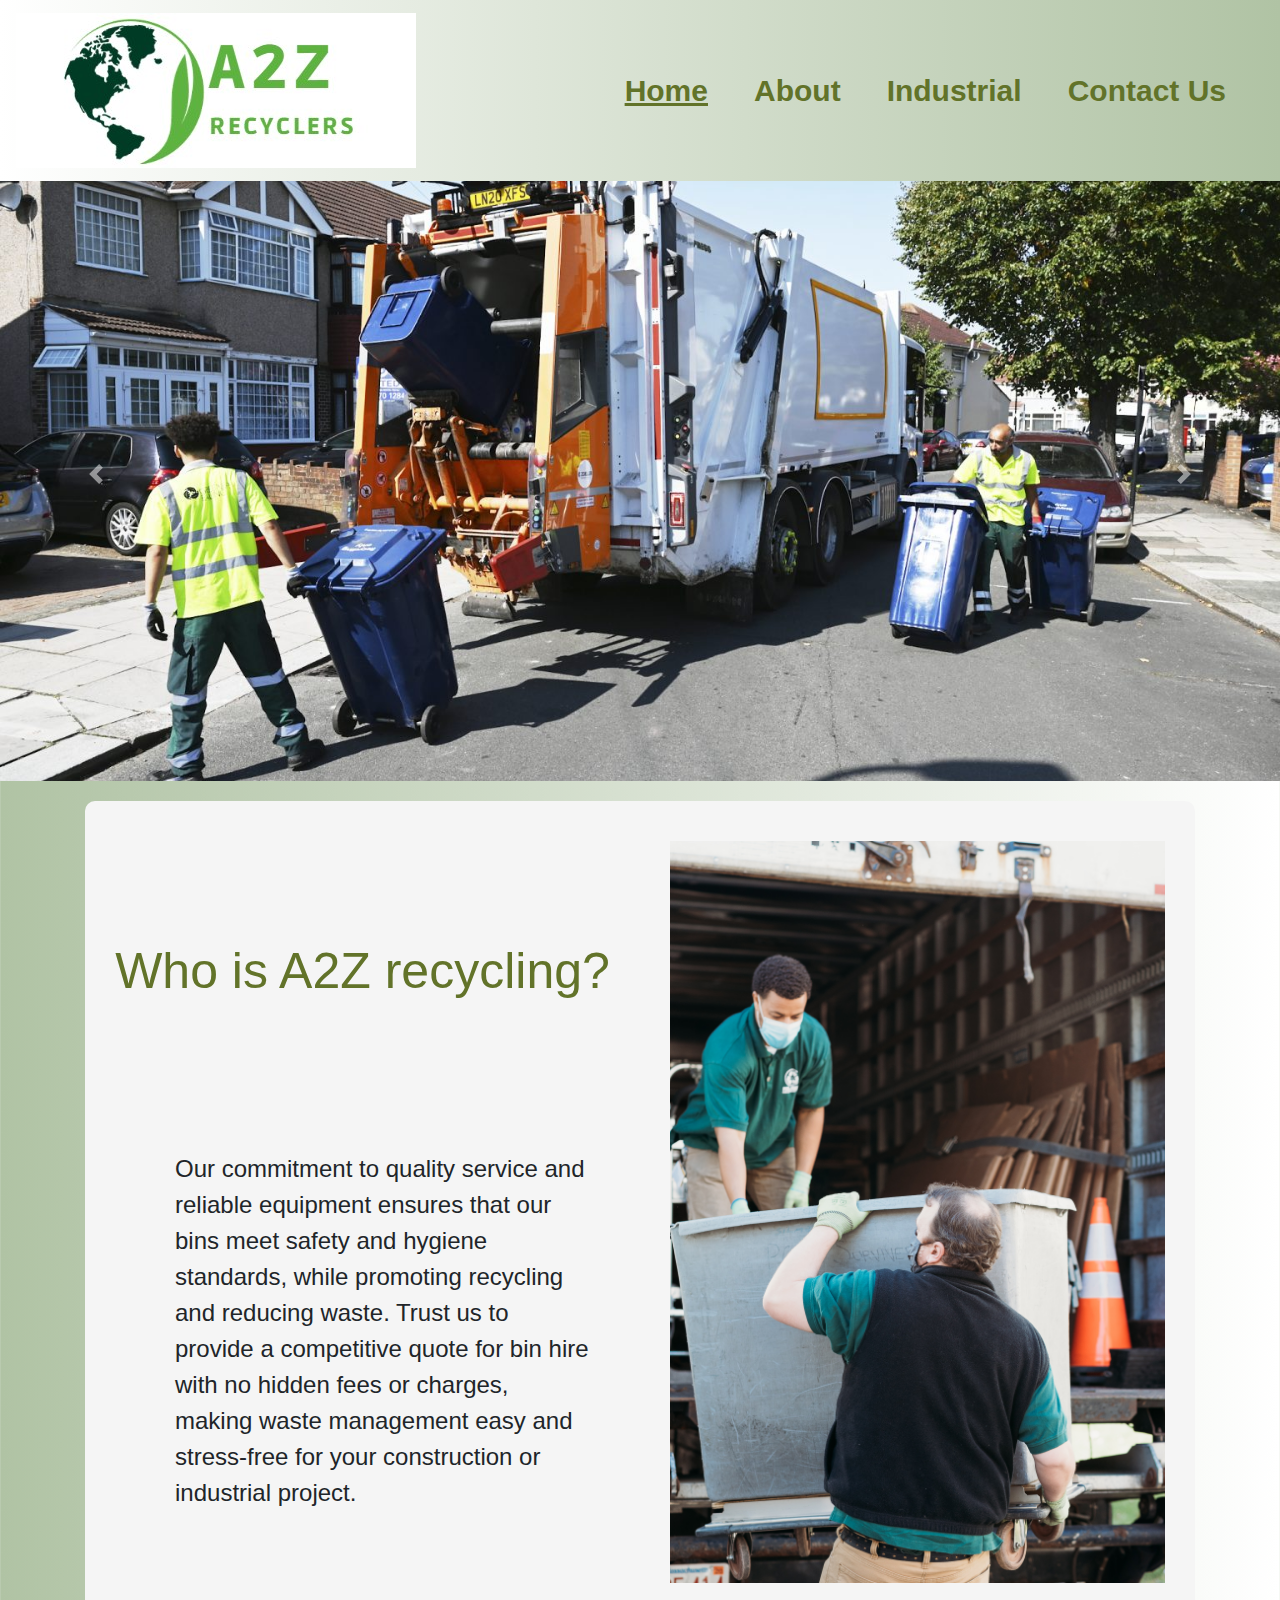
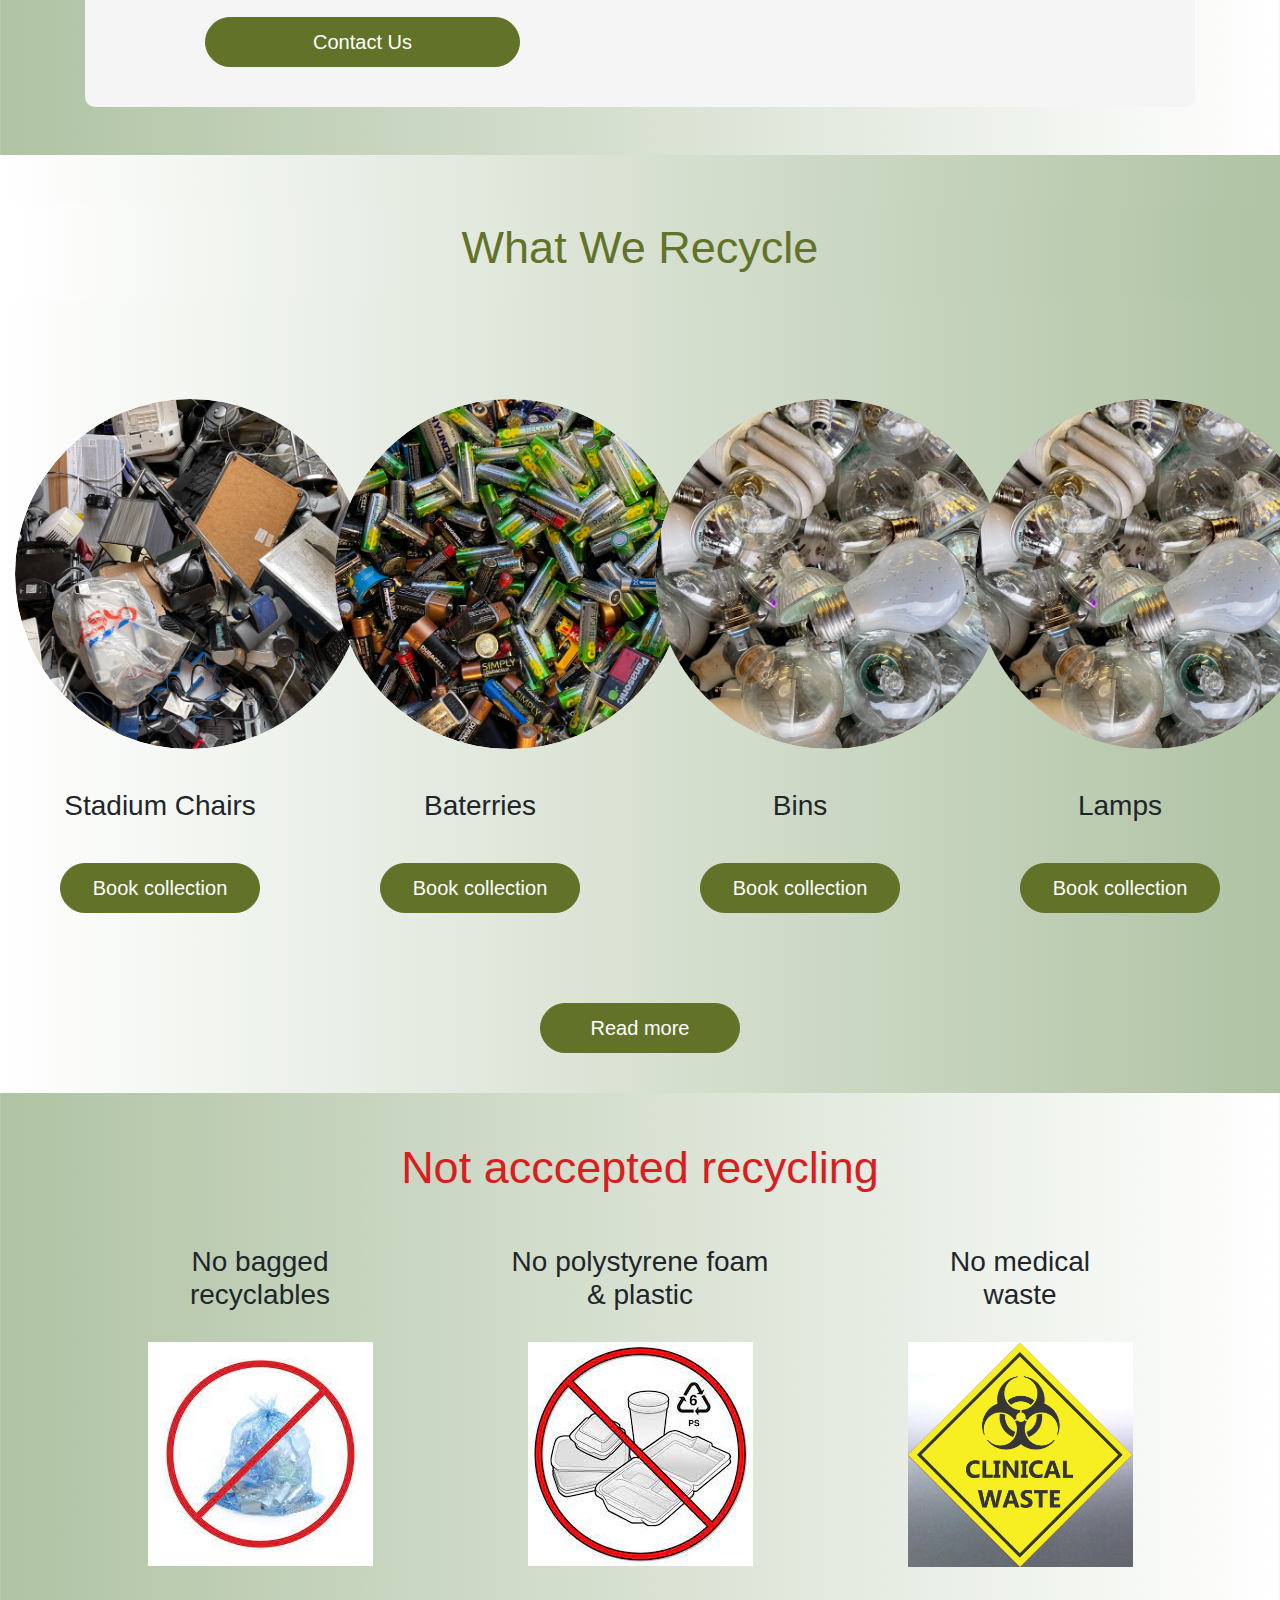
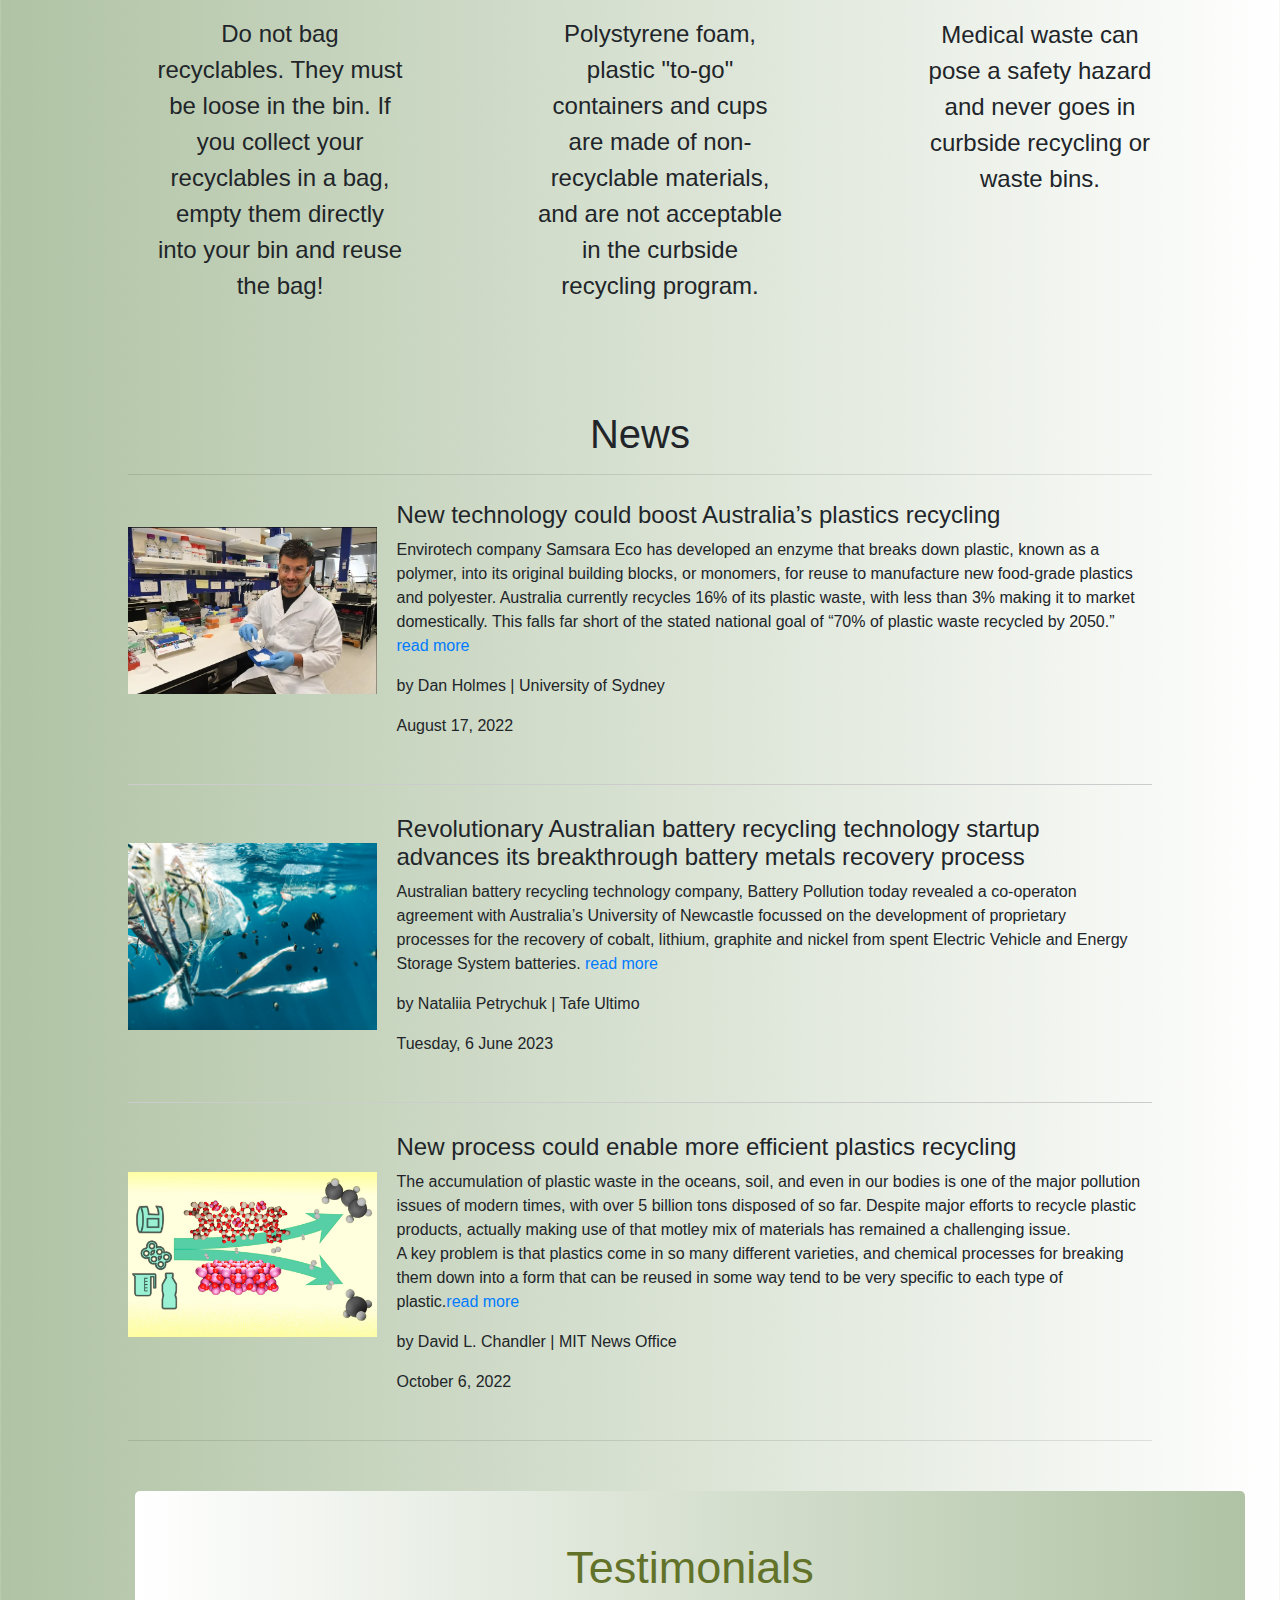
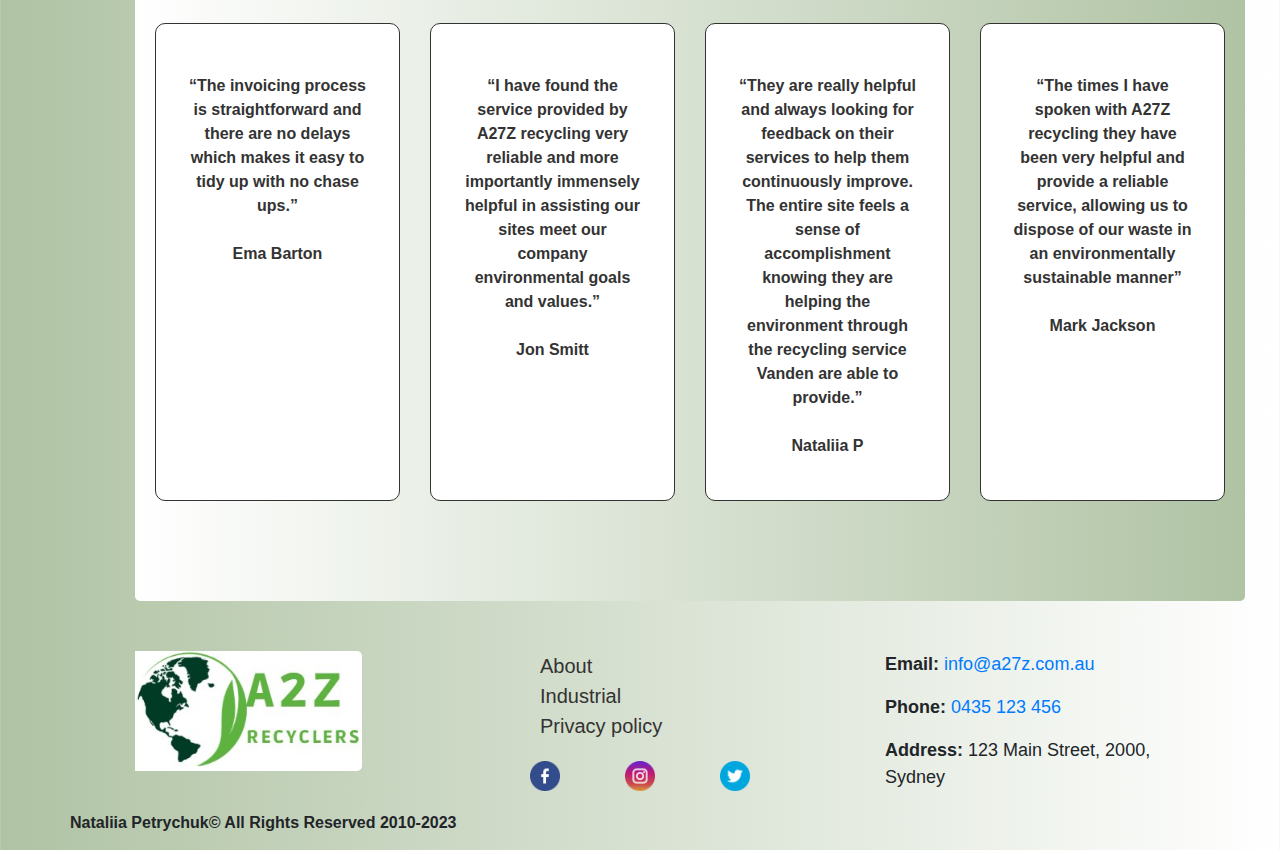
==== www/index.html @ c850213f "add about us" ====
<!DOCTYPE html>
<html lang="en">
<head>
    <meta charset="UTF-8">
    <meta name="viewport" content="width=device-width, initial-scale=1.0">
    <link href="https://cdn.jsdelivr.net/npm/bootstrap@5.1.3/dist/css/bootstrap.min.css" rel="stylesheet"
        integrity="sha384-1BmE4kWBq78iYhFldvKuhfTAU6auU8tT94WrHftjDbrCEXSU1oBoqyl2QvZ6jIW3" crossorigin="anonymous">               
    <title>A2Z | Australia's Leading Recycler</title>
    <link rel="stylesheet" href="style/main.css">
    <meta name="author" content="Nataliia Petrychuk, shadowpn@gmail.com">
    <link rel="stylesheet" href="https://maxcdn.bootstrapcdn.com/bootstrap/4.5.2/css/bootstrap.min.css">
    <script src="https://ajax.googleapis.com/ajax/libs/jquery/3.5.1/jquery.min.js"></script>
    <script src="https://cdnjs.cloudflare.com/ajax/libs/popper.js/1.16.0/umd/popper.min.js"></script>
    <script src="https://code.jquery.com/jquery-3.6.0.min.js"></script>
    <script src="https://maxcdn.bootstrapcdn.com/bootstrap/4.5.2/js/bootstrap.min.js"></script>
    <link href="https://cdn.jsdelivr.net/npm/bootstrap@5.1.3/dist/css/bootstrap.min.css" rel="stylesheet"
        integrity="sha384-1BmE4kWBq78iYhFldvKuhfTAU6auU8tT94WrHftjDbrCEXSU1oBoqyl2QvZ6jIW3" crossorigin="anonymous">
    <script src="js/main.js"></script>
    </head>
    <body>
    <header>
            <nav class="navbar navbar-expand-md navbar-light">
                <a class="navbar-brand" href="index.html"><img src="images/Logo_A2Z.jpg" alt="A2Z logo"></a>
                <button class="navbar-toggler" type="button" data-bs-toggle="collapse" data-bs-target="#navbarSupportedContent"
                    aria-controls="navbarSupportedContent" aria-expanded="false" aria-label="Toggle navigation">            
                    <span class="navbar-toggler-icon"></span>
                </button>
                <div class="collapse navbar-collapse" id="navbarSupportedContent">
                    <ul class="navbar-nav">
                        <li class="nav-item">
                            <a class="nav-link" href="index.html" id="current">Home</a>
                        </li>
                        <li class="nav-item">
                            <a class="nav-link" href="about_us.html">About</a>
                        </li><li class="nav-item">
                            <a class="nav-link" href="industrial.html">Industrial</a>
                        </li>
                        <li class="nav-item">
                            <a class="nav-link" href="contact_us.html">Contact Us</a>
                        </li>
                    </ul>
                </div>
            </nav>
    </header>
    <main>
        <div id="myCarousel" class="carousel slide" data-ride="carousel">
            <div class="carousel-inner">
                <div class="carousel-item active">
                    <img src="images/slider4.jpg" alt="recycling 1">
                </div>
                <div class="carousel-item">
                    <img src="images/slider2.jpg" alt="recycling 2">
                </div>
                <div class="carousel-item">
                    <img src="images/slider1.jpg" alt="recycling 3">
                </div>
            </div>       
            <!-- Управление -->
            <a class="carousel-control-prev" href="#myCarousel" data-slide="prev">
                <span class="carousel-control-prev-icon"></span>
            </a>
            <a class="carousel-control-next" href="#myCarousel" data-slide="next">
                <span class="carousel-control-next-icon"></span>
            </a>
        </div>
        <div class="container">
            <div class="col-md-12">
            <div class="row">
                <!-- Первый блок - заголовок и текст -->
                <div class="col-md-6">
                    <h1>Who is A2Z recycling?</h1>
                    <p class="whois">Our commitment to quality service and reliable equipment ensures that our bins meet safety and hygiene standards, while
                    promoting recycling and reducing waste. Trust us to provide a competitive quote for bin hire with no hidden fees or
                    charges, making waste management easy and stress-free for your construction or industrial project.</p>
                    <a href="contact_us.html" class="btn btn-primary">Contact Us</a>
                </div>
                <!-- Второй блок - контейнер с фотографией -->
                <div class="col-md-6">
                    <div class="container">
                        <img src="images/elly-filho-prFmxl4FPP4-unsplash.jpg" alt="about A2Z" class="img-fluid">
                    </div>
                </div>
              </div>
            </div>
        </div>  
        <div class="container-fluid my-5">
            <div class="container-fluid bg-primary text-white text-center py-3">
                <h2>What We Recycle</h2>
            </div>
            <div class="row">
                <div class="col-md-3 col-6 text-center">
                    <div class="rounded-circle-img">
                        <div class="d-flex align-items-center justify-content-center rounded-circle-inner">
                        <img src="images/john-cameron-7zocFMzvbpc-unsplash.jpg" alt="Фотография 1" class="img-fluid rounded-circle">
                    </div>
                    </div>
                    <h3 class="text-center-block">Stadium Chairs</h3>
                    <button class="btn btn-primary btn-book-collection">Book collection</button>
                </div>
                <div class="col-md-3 col-6 text-center">
                    <div class="rounded-circle-img">
                        <div class="d-flex align-items-center justify-content-center rounded-circle-inner">
                        <img src="images/john-cameron-aAmUEXvX1bQ-unsplash.jpg" alt="Фотография 2" class="img-fluid rounded-circle">
                    </div>
                    </div>
                    <h3 class="text-center-block">Baterries</h3>
                    <button class="btn btn-primary btn-book-collection">Book collection</button>
                </div>
                <div class="col-md-3 col-6 text-center">
                    <div class="rounded-circle-img">
                        <div class="d-flex align-items-center justify-content-center rounded-circle-inner">
                        <img src="images/john-cameron-NenIuYCAmx8-unsplash.jpg" alt="Фотография 3" class="img-fluid rounded-circle">
                        </div>
                    </div>
                    <h3 class="text-center-block">Bins</h3>
                    <button class="btn btn-primary btn-book-collection">Book collection</button>
                </div>
                <div class="col-md-3 col-6 text-center">
                    <div class="rounded-circle-img">
                        <div class="d-flex align-items-center justify-content-center rounded-circle-inner">
                        <img src="images/john-cameron-NenIuYCAmx8-unsplash.jpg" alt="Фотография 4" class="img-fluid rounded-circle">
                        </div>
                    </div>
                    <h3 class="text-center-block">Lamps</h3>
                    <button class="btn btn-primary btn-book-collection">Book collection</button>
                </div>
            </div>
            <div class="container text-center mt-5">
                <button class="btn btn-primary btn-read-more">Read more</button>
            </div>
        </div>
        <div class="container mt-5">
            <h2 class="text-center">Not acccepted recycling</h2>
            <div class="row">
                <!-- Первый блок -->
                <div class="col-md-4">
                    <div class="text-center">
                        <h3>No bagged <br> recyclables</h3>
                        <img src="images/download.jpeg" alt="bag recyclables" class="img-fluid">
                        <p>Do not bag recyclables. They must be loose in the bin. If you collect your recyclables in a bag, empty them directly
                        into your bin and reuse the bag!</p>
                    </div>
                </div>
                <!-- Второй блок -->
                <div class="col-md-4">
                    <div class="text-center">
                        <h3>No polystyrene foam <br> & plastic</h3>
                        <img src="images/images.jpeg" alt="Polystyrene foam" class="img-fluid">
                        <p>Polystyrene foam, plastic "to-go" containers and cups are made of non-recyclable materials, and are not acceptable in
                        the curbside recycling program.</p>
                    </div>
                </div>
                <!-- Третий блок -->
                <div class="col-md-4">
                    <div class="text-center">
                        <h3>No medical <br> waste</h3>
                        <img src="images/Screenshot_5.jpg" alt="Medical waste" width="225" height="224" class="img-fluid">
                        <p>Medical waste can pose a safety hazard and never goes in curbside recycling or waste bins.</p>
                    </div>
                </div>
            </div>
        </div>
        <div class="news-container">
            <h1 class="text-center">News</h1>
            <hr>
            <div class="news-block">
                <div class="news-image">
                    <img src="images/auatralia_recycling.jpg" alt="Australia’s plastics recycling">
                </div>
                <div class="news-content">
                    <h4>New technology could boost Australia’s plastics recycling</h4>
                    <p>Envirotech company Samsara Eco has developed an enzyme that breaks down plastic, known as a polymer, into its original
                    building blocks, or monomers, for reuse to manufacture new food-grade plastics and polyester.
                    Australia currently recycles 16% of its plastic waste, with less than 3% making it to market domestically. This falls
                    far short of the stated national goal of “70% of plastic waste recycled by 2050.” <a href="https://www.themandarin.com.au/197250-new-technology-could-boost-australias-plastics-recycling/" target="_blank"> read more</a></p>
                    <p>by Dan Holmes | University of Sydney</p>
                    <p>August 17, 2022</p>   
                </div>
            </div>
            <div class="news-divider"></div>
            <div class="news-block">
                <div class="news-image">
                    <img src="images/naja-bertolt-jensen-BJUoZu0mpt0-unsplash.jpg" alt="Фотография новости 2">
                </div>
                <div class="news-content">
                    <h4>Revolutionary Australian battery recycling technology startup advances its breakthrough battery metals recovery process</h4>
                    <p>Australian battery recycling technology company, Battery Pollution today revealed a co-operaton agreement with
                    Australia’s University of Newcastle focussed on the development of proprietary processes for the recovery of cobalt,
                    lithium, graphite and nickel from spent Electric Vehicle and Energy Storage System batteries. <a href="https://www.newcastle.edu.au/newsroom/featured/revolutionary-australian-battery-recycling-technology-startup-advances-its-breakthrough-battery-metals-recovery-process"> read more</a></p>
                    <p>by Nataliia Petrychuk | Tafe Ultimo</p>
                    <p>Tuesday, 6 June 2023</p>
                </div>
            </div>
            <div class="news-divider"></div>
            <div class="news-block">
                <div class="news-image">
                    <img src="images/MIT-Plastics-Recycling-01-press_0.jpg" alt="efficient plastics recycling">
                </div>
                <div class="news-content">
                    <h4>New process could enable more efficient plastics recycling</h4>
                    <p>The accumulation of plastic waste in the oceans, soil, and even in our bodies is one of the major pollution issues of
                    modern times, with over 5 billion tons disposed of so far. Despite major efforts to recycle plastic products, actually
                    making use of that motley mix of materials has remained a challenging issue. <br> A key problem is that plastics come in so many different varieties, and chemical processes for breaking them down into a
                    form that can be reused in some way tend to be very specific to each type of plastic.<a href="https://news.mit.edu/2022/plastics-recycling-cobalt-catalyst-1006" target="_blank">read more</a></p>
                    <p>by David L. Chandler | MIT News Office</p>
                    <p>October 6, 2022</p>    
                </div>
            </div>
            <hr>
        </div>
        
        <div class="container">
            <div class="testimonials">
                <h2 class="text-center">Testimonials</h2>
                <div class="row">
                    <div class="col-md-3">
                        <div class="testimonial-card">
                            <p>“The invoicing process is straightforward and there are no delays which makes it easy to tidy up with no chase ups.”<br><br> <strong>Ema Barton</strong></p>        
                        </div>
                    </div>
                    <div class="col-md-3">
                        <div class="testimonial-card">
                            <p>“I have found the service provided by A27Z recycling very reliable and more importantly immensely helpful in assisting our sites
                            meet our company environmental goals and values.” <br><br> <strong>Jon Smitt</strong></p>
                        </div>
                    </div>
                    <div class="col-md-3">
                        <div class="testimonial-card">
                            <p>“They are really helpful and always looking for feedback on their services to help them continuously improve. The entire
                            site feels a sense of accomplishment knowing they are helping the environment through the recycling service Vanden are
                            able to provide.” <br><br> <strong>Nataliia P</strong></p>
                        </div>
                    </div>
                    <div class="col-md-3">
                        <div class="testimonial-card">
                            <p>“The times I have spoken with A27Z recycling they have been very helpful and provide a reliable service, allowing us to dispose
                            of our waste in an environmentally sustainable manner”<br><br> <strong>Mark Jackson</strong></p>
                        </div>
                    </div>
                </div>
            </div>        
        </div>
    </main>
    <footer class="container">
        <div class="row" id="main_footer">
            <div class="col-md-4 logo-footer">
                <a class="footer-logo" href="index.html"><img src="images/Logo_small.jpg" height="120" alt="logo footer"></a>
            </div>
            <div class="col-md-4 links-menu">
                <ul>
                    <li><a href="about_us.html">About</a></li>
                    <li><a href="industial.html">Industrial</a></li>
                    <li><a href="privacy_policy.html">Privacy policy</a></li>
                </ul>
                <div class="social">
                    <a href="https://www.facebook.com/a27zrecycling" target="_blank">
                        <img src="images/free-icon-facebook-4494475.png" width="30" height="30" alt="Facebook icon">
                    </a>
                    <a href="https://www.instagram.com/a27zrecycling" target="_blank">
                        <img src="images/free-icon-instagram-4494488.png" width="30" height="30" alt="Instagram icon">
                    </a>
                    <a href="https://twitter.com/a27z" target="_blank">
                        <img src="images/free-icon-twitter-4494477.png" width="30" height="30" alt="Twitter icon">
                    </a>
                </div>
            </div>
            <div class="col-md-4 contact-us">
                <address class="address">
                    <p><strong>Email:</strong> <a href="mailto:info@a27zrecycling.com.au"> info@a27z.com.au</a></p>
                    <p><strong>Phone:</strong> <a href="tel:0435123456">0435 123 456</a></p>
                    <p><strong>Address:</strong> 123 Main Street, 2000, Sydney</p>
                </address>
                
            </div>
            <span>Nataliia Petrychuk© All Rights Reserved 2010-2023</span>
        </div>
    </footer>
    <!-- jQuery, Popper.js, и Bootstrap JS (все скрипты в одном месте) -->
    <script src="https://code.jquery.com/jquery-3.6.0.min.js"
        integrity="sha384-KyZXEAg3QhqLMpG8r+6h5u5vUj/zy4C+OGpamoFVy38MVBnE+IbbVYUew+OrCXaRkfj"
        crossorigin="anonymous"></script>
    <script src="https://cdn.jsdelivr.net/npm/bootstrap@5.1.3/dist/js/bootstrap.min.js"
        integrity="sha384-hz07T2sjA5Pz4JZf+ibCb8AyfF8r+OGpamoFVy38MVBnE+IbbVYUew+OrCXaRkfj"
        crossorigin="anonymous"></script>
    <script src="js/main.js"></script>
</body>
</html>
---- www/style/main.css ----
body {
  padding: 0;
  margin: 0;
  background: #f2f6e9;
  font-family: Arial, Helvetica, sans-serif;
  background: linear-gradient(to left, #fff, #b0c3a4);
}
/*--- navigation bar ---*/
.navbar {
  background: linear-gradient(to right, #fff, #b0c3a4);
  padding-left: 20px;
}
.nav-link,
.navbar-brand {
  color: #627329 !important;
  cursor: pointer;
  font-size: 30px;
  font-weight: 600;
}
.nav-link {
  margin-right: 1em !important;
}
.nav-link:hover {
  color: #323a2b;
  text-decoration: underline;
}
.navbar-collapse {
  justify-content: flex-end;
}
#current {
  color: #326c05;
  text-decoration: underline;
}
.header {
  height: 970px;
  background-image: url("../images/alfonso-navarro-qph7tJfcDys-unsplash.jpg");
  background-size: cover;
  background-position: center;
  position: relative;
}
/* CSS-стили для карусели */
.carousel-item {
  width: 600px; /* Задайте желаемую ширину слайдов */
  height: 600px; /* Задайте желаемую высоту слайдов */
  overflow: hidden; /* Обрезание изображения, которое выходит за пределы размеров слайда */
}
.carousel-item img {
  width: 100%; /* Чтобы изображение полностью заполнило слайд без искажения пропорций */
  height: 100%; /* Чтобы изображение полностью заполнило слайд без искажения пропорций */
  object-fit: cover; /* Масштабирование изображения, чтобы оно заполняло рамку слайда без искажений */
}
/* Основные стили для блока */
.container {
  margin-top: 20px;
}

/* Стили для первого блока - заголовок и текст */
.col-md-6:nth-child(1) {
  background-color: #f5f5f5; /* Цвет фона */
  padding: 20px;
  border-radius: 10px;
}
.col-md-12 {
  background-color: #f5f5f5; /* Цвет фона */
  padding: 20px;
  border-radius: 10px;
  margin-top: 20px; /* Отступ сверху */
}
/* Стили для второго блока - контейнер с фотографией */
.col-md-6:nth-child(2) {
  text-align: center; /* Выравнивание содержимого по центру */
}
/* Стили для текста заголовка */
.container h1 {
  font-size: 50px;
  margin-bottom: 100px;
  padding-top: 100px;
  text-align: center;
  padding: 50px 0 50px auto;
  color:#627329;
}
/* Стили для текста описания */
.container p {
  font-size: 24px;
  padding: 50px 30px;
  padding-bottom: 90px;
  margin-left: 40px;
}
.btn.btn-primary {
  align-items: center;
  background-color: #627329;
  border-radius: 30px;
  display: flex;
  justify-content: center; /* Горизонтальное выравнивание по центру */
  align-items: center; 
  margin: 0 100px;
  height: 50px;
  font-size: 20px;
  border-color: #627329;
}
.btn.btn-primary:hover{
  background-color: #fff;
  color: #627329;
  border-color: #627329;
}
.btn-read-more {
  margin-top: 20px; /* Увеличьте отступ сверху для кнопки "Read more" */
}
/*блок с What We Recycle */
/* Стили для круглых фотографий */
.rounded-circle-img {
  width: 350px; /* Задайте желаемую ширину и высоту для контейнера круглых фотографий */
  height: 350px;
  display: flex;
  justify-content: center;
  align-items: center !important;
  border-radius: 50%;
  overflow: hidden; /* Обрезаем изображение, чтобы оно заполнило всю область круга */
  margin-bottom: 40px;
  
}

.rounded-circle-inner {
  width: 100%;
  height: 100%;
  display: flex;
  justify-content: center;
  align-items: center !important;
}
.rounded-circle-img img {
  width: 100%; /* Заполните 100% ширины и высоты контейнера */
  height: 100%;
  object-fit: cover; 
}

/* Стили для центрирования заголовков и кнопок */
.text-center-block {
  text-align: center;
}
.container-fluid {
  margin-bottom: 100px;
  background-color: none;
  background: linear-gradient(to right, #fff, #b0c3a4);
  padding-top: 50px;
}
.container.text-center.mt-5 {
  padding-bottom: 40px !important;
  
}
.container-fluid.my-5 h2 {
  text-align: center !important;
  color:#627329;
  font-size: 45px;
}

/* Центрирование кнопок "Book Collection" */
.btn-book-collection {
  margin: 40px auto !important;
  display: block !important;
  width: 200px;
}

/* Центрирование кнопки "Read more" */
.btn-read-more {
  margin: 0 auto !important;
  display: block !important;
  margin-top: 50px !important; /* Увеличьте отступ сверху для кнопки "Read more" */
  width: 200px;
}
/*все для блока "We not accept*/
.text-center {
  text-align: center;
}

/* Стили для заголовков */
.container.mt-5 h2 {
  margin-top: 20px;
  margin-bottom: 50px !important;
  color:#d91e21;
  font-size: 45px !important;
}
.container.mt-5 h3 {
  margin-bottom: 30px !important; 
}

/* Стили для изображений */
.img-fluid {
  display: block;
  margin: 0 auto;
}
/* Стили для текста */

/* Стили для блока Testimonials */
  .testimonials {
   
    padding: 20px;
    width: 100%; /* Установите ширину блока в 100% ширины экрана */
    max-width: none; /* Уберите ограничение максимальной ширины, если оно есть */
    margin: 50px;
    padding-bottom: 100px;
    border-radius: 5px;
    background: linear-gradient(to right, #fff, #b0c3a4);
}
.testimonial-card {
    text-align: center;
    display: flex;
    flex-direction: column;
    align-items: center;
    border: 1px solid #333; /* Добавляем бордер к карточке */
    border-radius: 10px; /* Закругляем углы */
    background-color: #fff;
     /* Устанавливаем фоновый цвет карточки */
    
}
.testimonials h2 {
    font-size: 45px !important;
    color: #627329;
    margin-top: 30px;
    padding-bottom: 20px;
}
/* Стили для текста внутри блока Testimonials */
.testimonial-card p {
    
    color: #333;
    font-size: 16px;
    font-style: normal;
    font-weight: 600;
    margin: 0;
    padding-bottom: 50px;
    overflow: hidden;
}
.footer-logo img {
  padding-left: 50px;
  border-radius: 5px;
}
/* Убрать подчеркивание и изменить цвет при наведении на ссылки */
.links-menu ul li a {
    text-decoration: none;
    color: #333; /* Цвет ссылок по умолчанию */
    transition: color 0.3s; /* Плавное изменение цвета при наведении */
    font-size: 20px;
    margin-left: 75px;
  }
.links-menu ul li a:hover {
    color: #326c05;
    text-decoration: underline; /* Новый цвет при наведении */
}
/* Убрать маркеры списков */
.links-menu ul {
    list-style: none;
    padding: 0; /* Убрать внутренние отступы */  
  }
/* Создать равное расстояние между иконками социальных сетей */
.social {
    display: flex; /* Сделать контейнер flex-контейнером */
    justify-content: space-evenly; /* Равное распределение между элементами */  
  }
/* Выравнивание иконок по центру */
.social a {
    justify-items: center;
    padding: 20px 0;
}
/* Отступы от списков и соцсетей */
.links-menu ul,
.social {
    margin: 0; /* Убрать внешние отступы */
    padding: 0; /* Убрать внутренние отступы */
}

/* Стили для иконок социальных сетей */
.social a img {
    width: 30px; /* Задать ширину иконок */
    height: 30px; /* Задать высоту иконок */
}
.col-md-4.contact-us p {
 padding: 0;
 font-size: 18px;
}
/* Стили для новостного контейнера */
.news-container {
    width: 80%; /* Ширина блока меньше основного контейнера */
    margin: 0 auto; /* Центрирование блока */
}

/* Стили для новостного контейнера */
.news-container {
    width: 80%; /* Ширина блока меньше основного контейнера */
    margin: 0 auto; /* Центрирование блока */
}

/* Стили для новостных блоков */
.news-block {
    display: flex;
    align-items: center;
    margin-bottom: 20px;
}

.news-image {
    flex: 1;
    max-width: 25%; /* Ширина изображения - 1/4 блока */
}

.news-content {
    flex: 3; /* Остальная ширина блока */
    padding: 10px;
}

/* Стили для горизонтальной линии между блоками */
.news-divider {
    width: 100%;
    height: 1px;
    background-color: #ccc;
    border: none;
    margin: 20px 0;
}

/* Стили для изображений в новостных блоках */
.news-image {
    width: 200px; /* Фиксированная ширина блока для изображения */
    height: 200px; /* Фиксированная высота блока для изображения */
    display: inline-block; /* Позволяет элементам размещаться горизонтально */
    vertical-align: top; /* Размещение блоков в верхней части контейнера */
    margin-right: 10px; /* Расстояние между блоками */
    overflow: hidden; /* Обрезаем изображение, если оно больше блока */
    box-sizing: border-box; /* Учитываем padding и border в общей ширине */
}
.news-image img {
    width: 100%; /* Масштабируем изображение по ширине блока */
    height: auto; /* Сохраняем соотношение сторон */
}
span {
  text-align: center;
  margin-bottom: 15px;
  font-weight: 600;
}


/* Чтобы адаптировать размер слайдов для мобильных устройств, добавьте медиа-запросы */
@media (max-width: 768px) {
  .carousel-item {
    width: 100%; /* Измените ширину слайдов для мобильных устройств */
    height: auto; /* Измените высоту слайдов для мобильных устройств */
  }
  .col-md-6 {
    width: 100%; /* Установите ширину блока на 100% на мобильных устройствах */
    margin-bottom: 20px;
  }
  .col-md-12 {
    padding: 10px; /* Уменьшение отступа на мобильных устройствах */
  }
  /* Дополнительные стили для мобильных устройств, если необходимо */
  .col-md-6:nth-child(1) {
    background-color: transparent; /* Уберите цвет фона на мобильных устройствах */
    padding: 10px;
  }
  h1 {
    font-size: 20px;
  }
  p {
    font-size: 14px;
  }
   .rounded-circle-img {
    width: 100px; /* Уменьшите размер контейнера круглых фотографий */
    height: 100px;
  }

  h3 {
    font-size: 18px; /* Уменьшите размер шрифта для заголовков */
  }

  .btn-book-collection,
  .btn-read-more {
    font-size: 14px; /* Уменьшите размер шрифта для кнопок */
    padding: 8px 16px; /* Уменьшите отступы внутри кнопок */
    margin-top: 10px; /* Уменьшите отступ сверху для кнопок */
  }
}
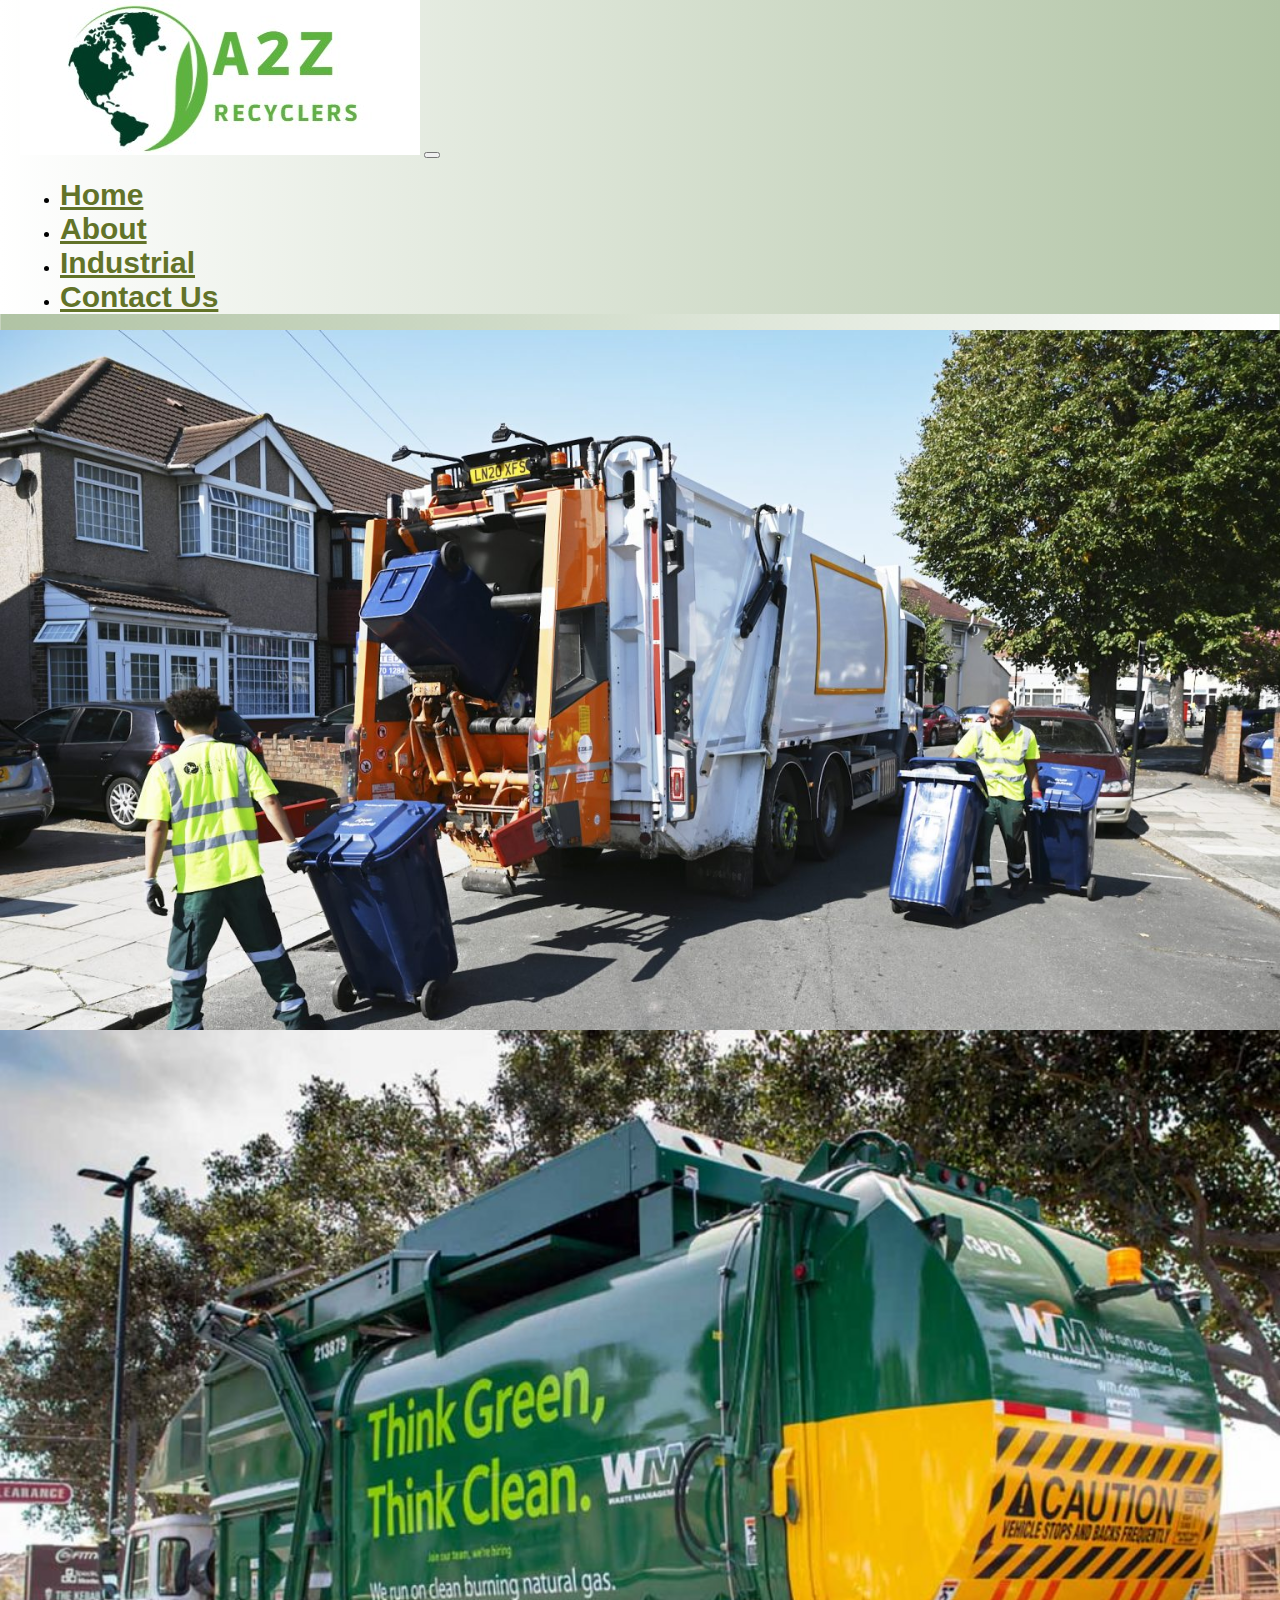
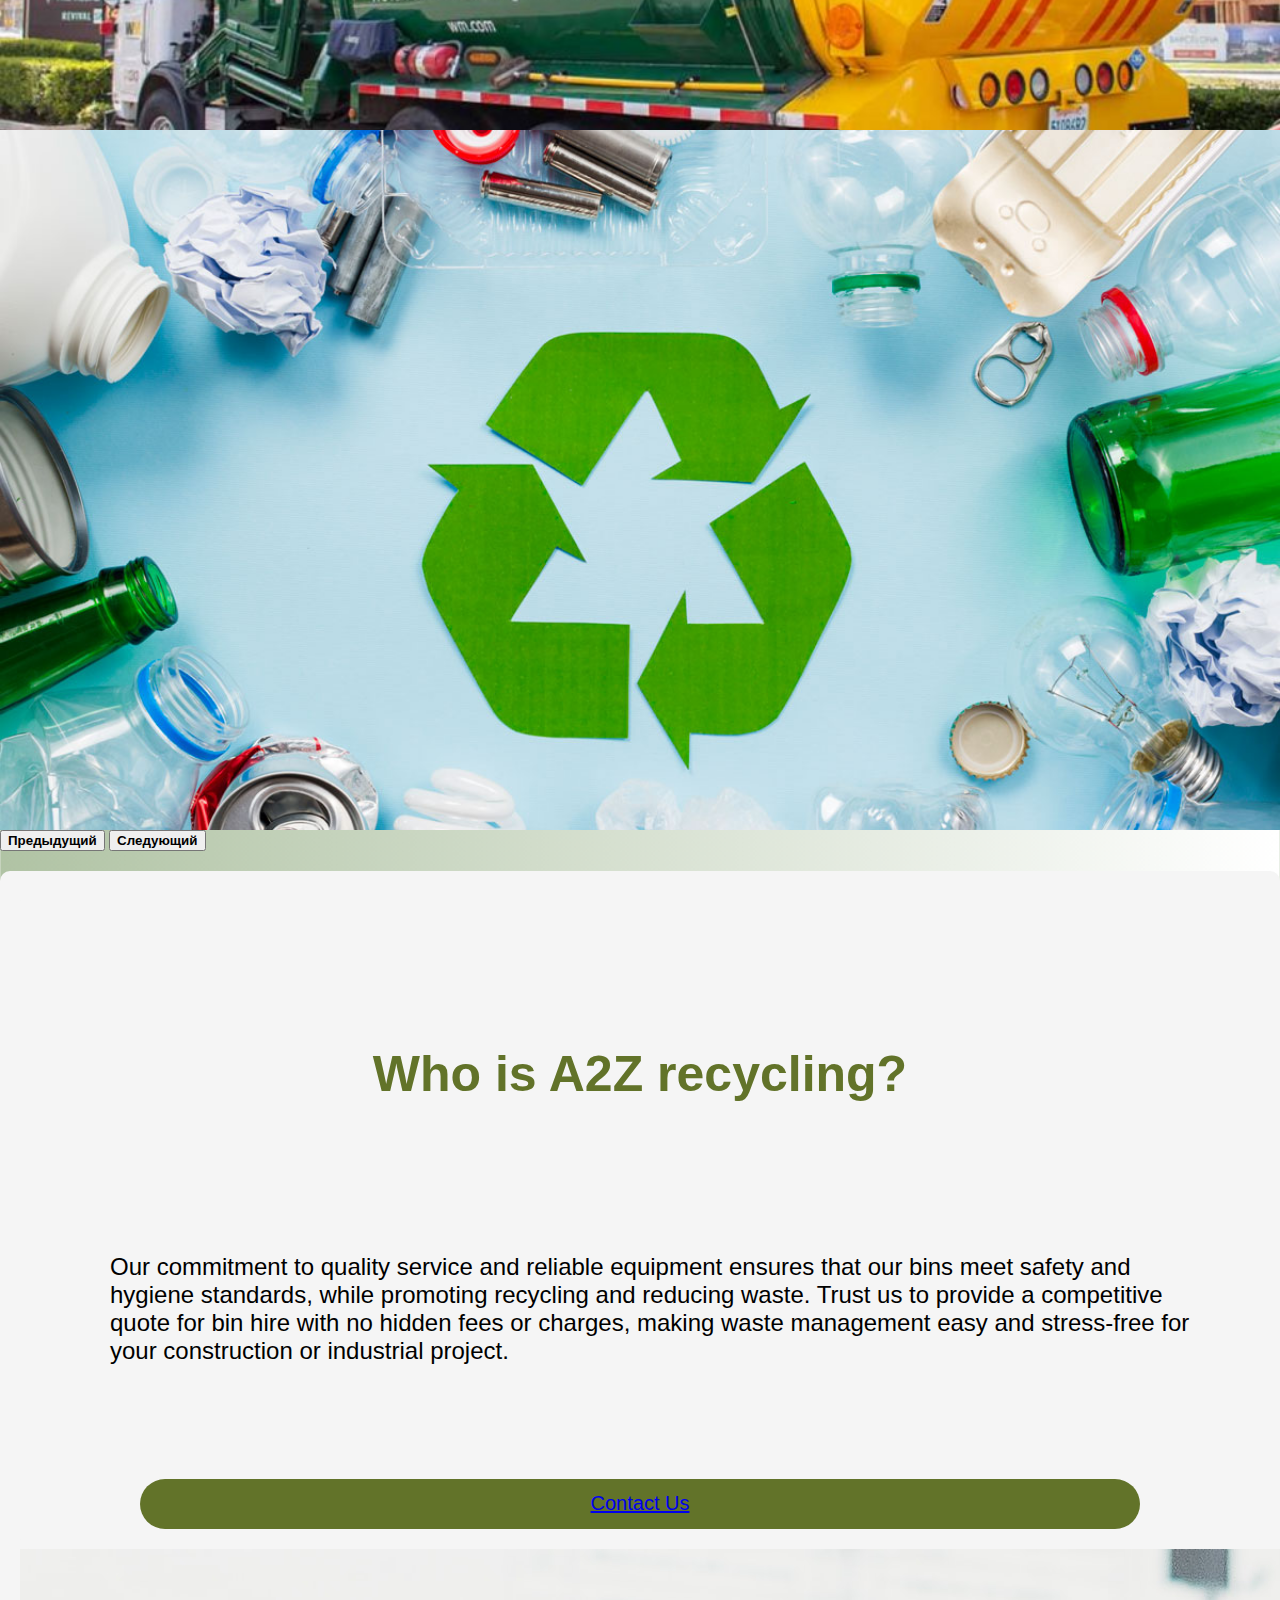
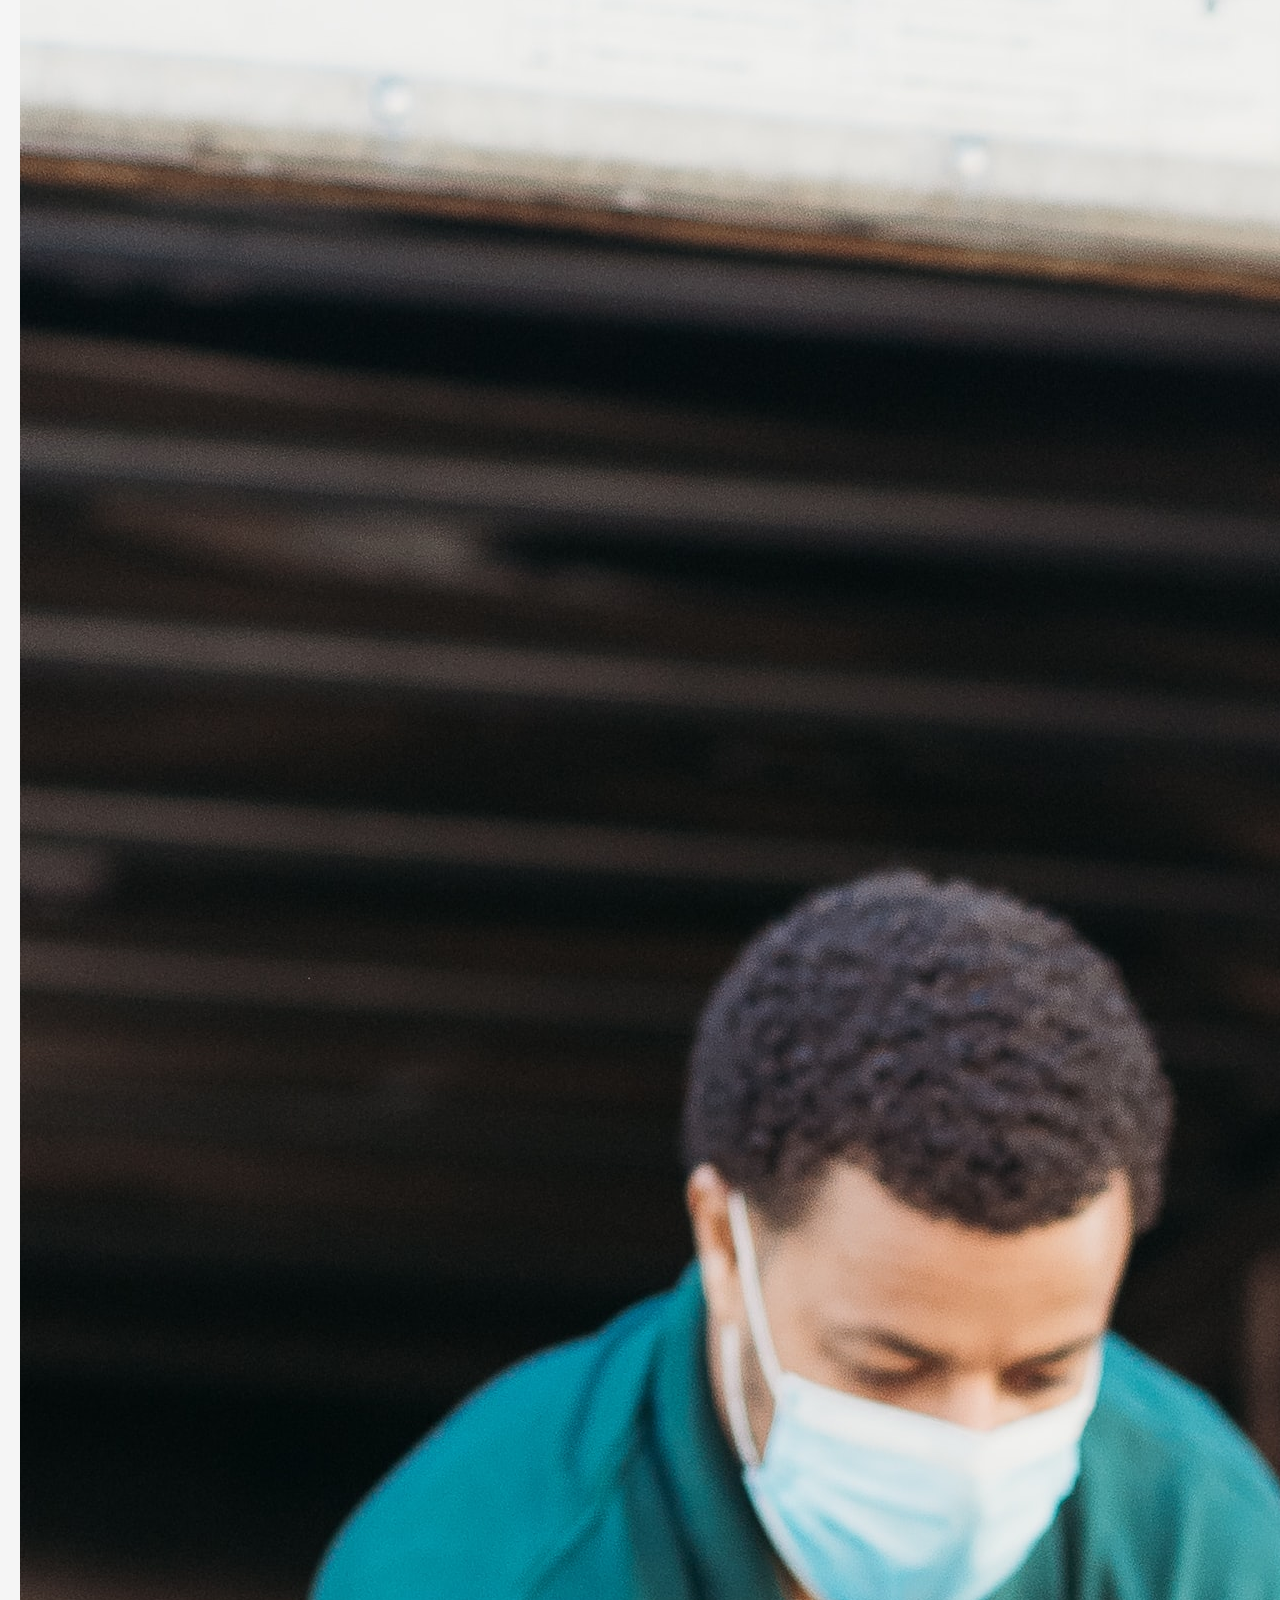
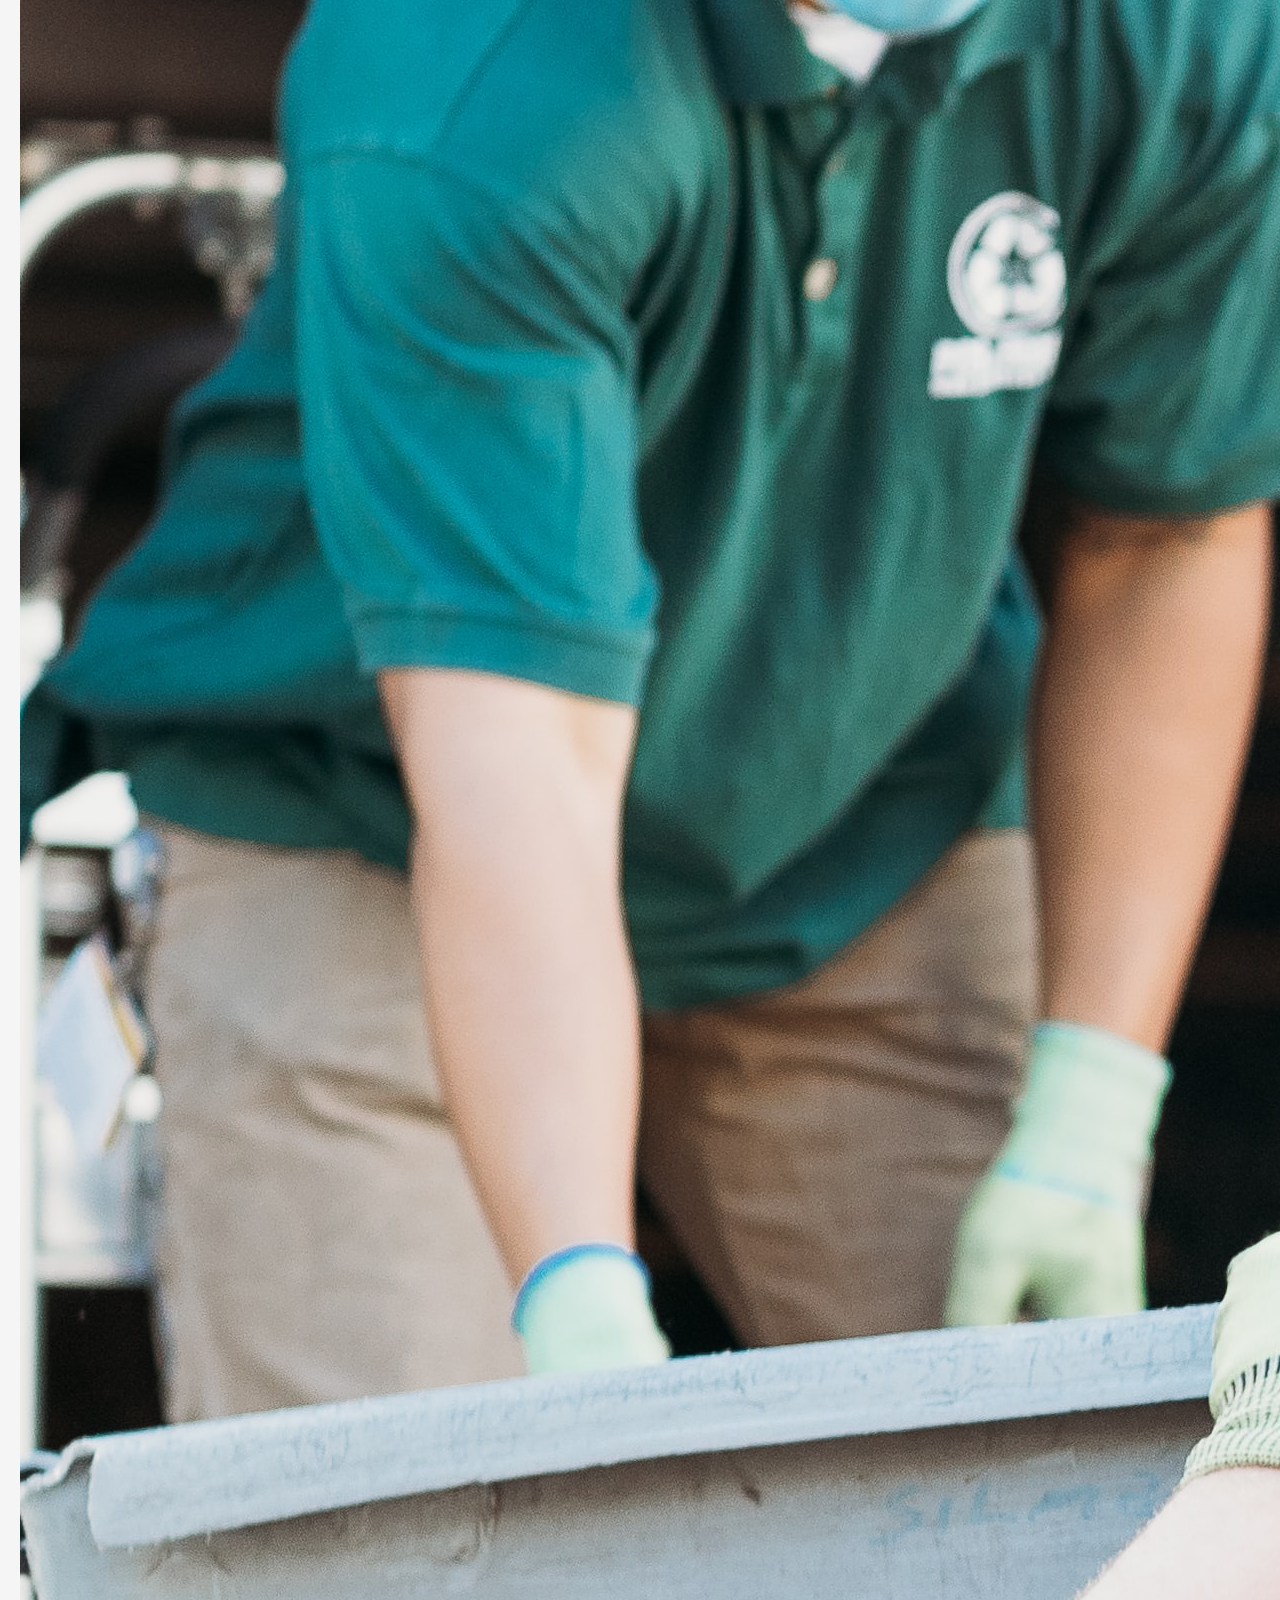
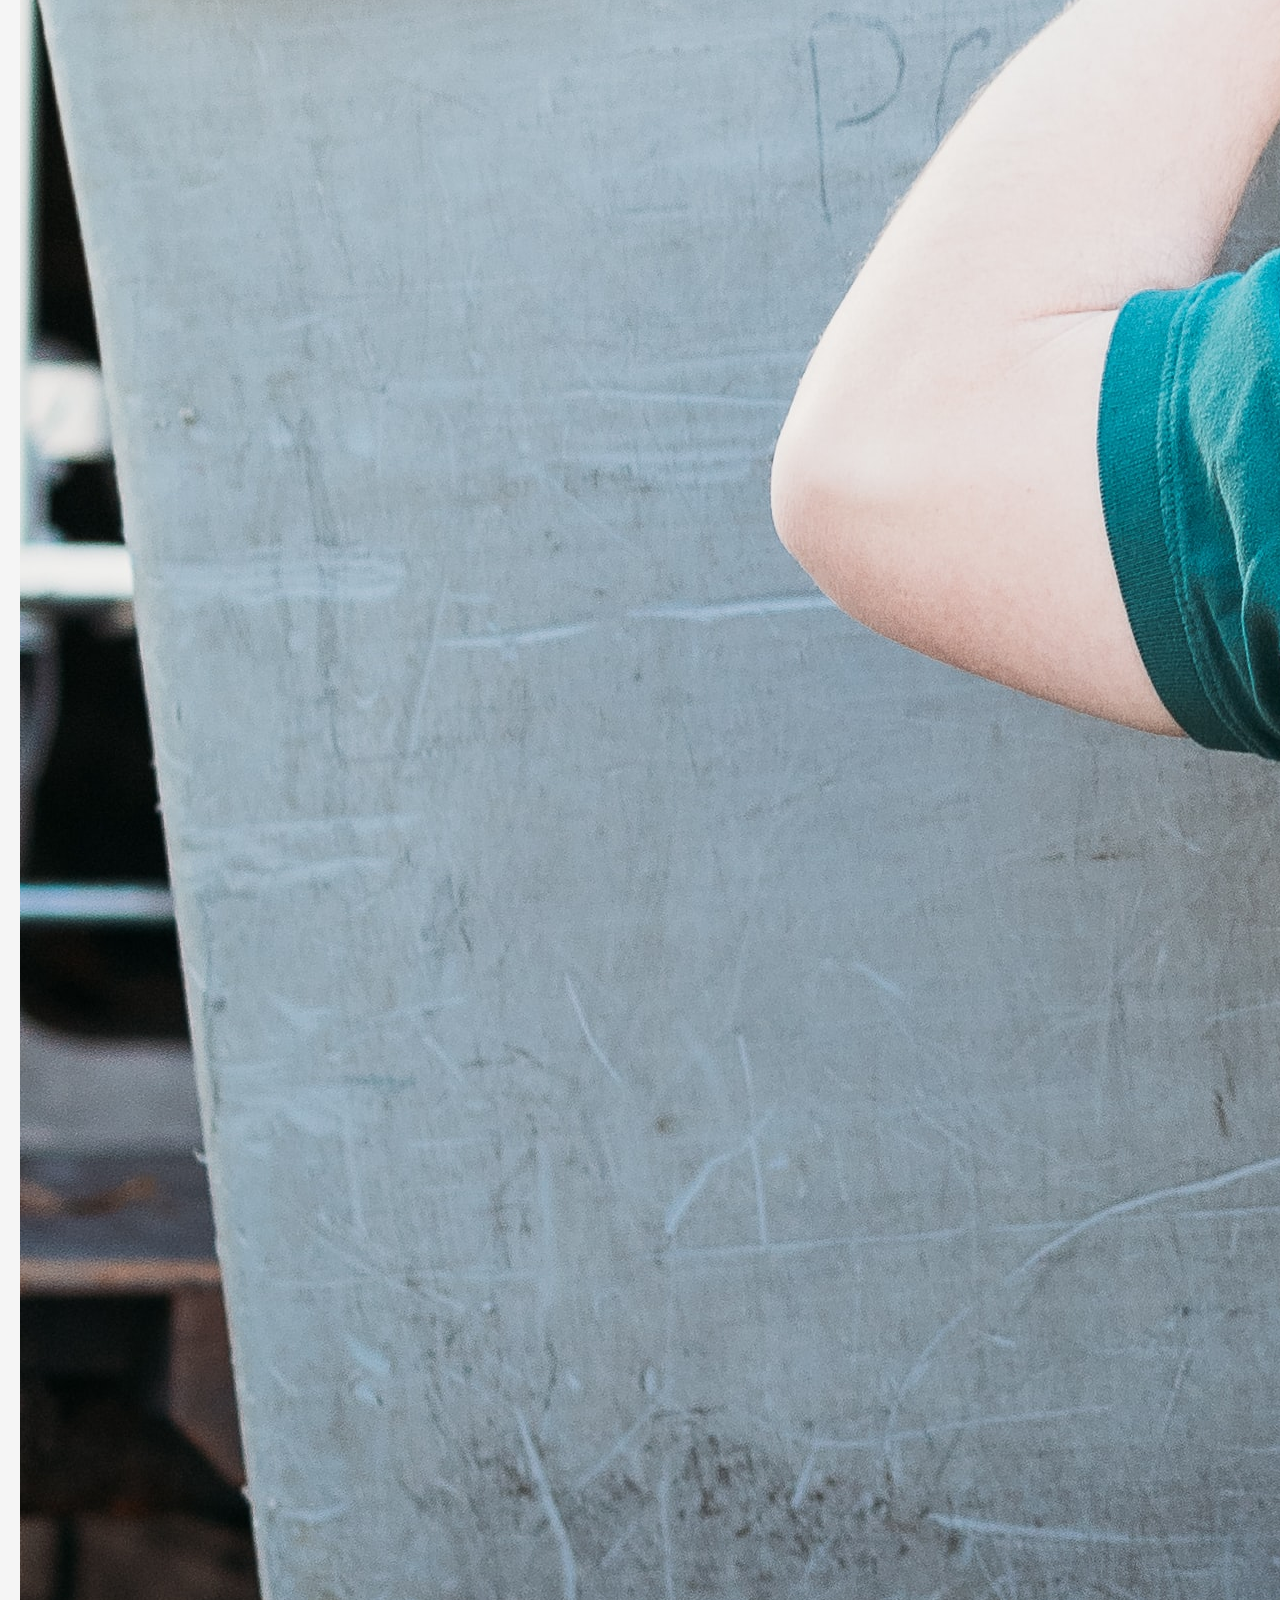
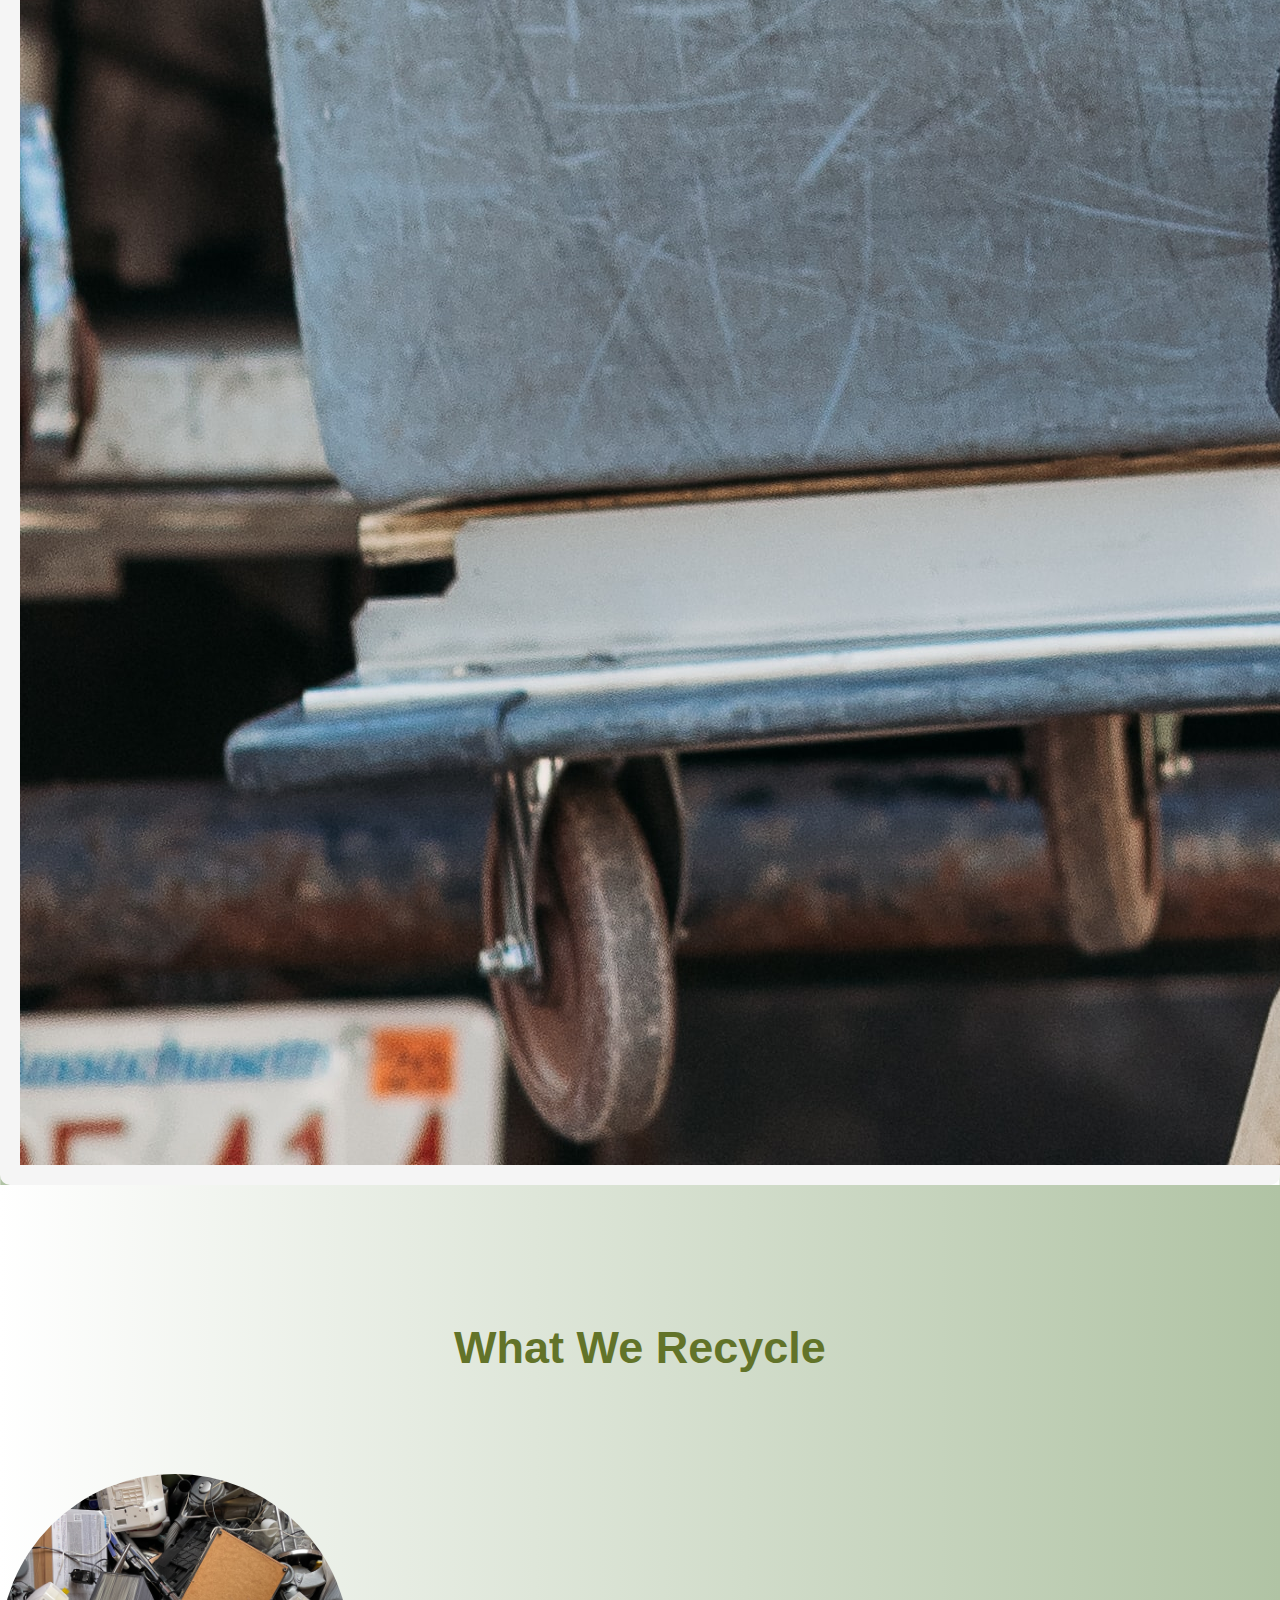
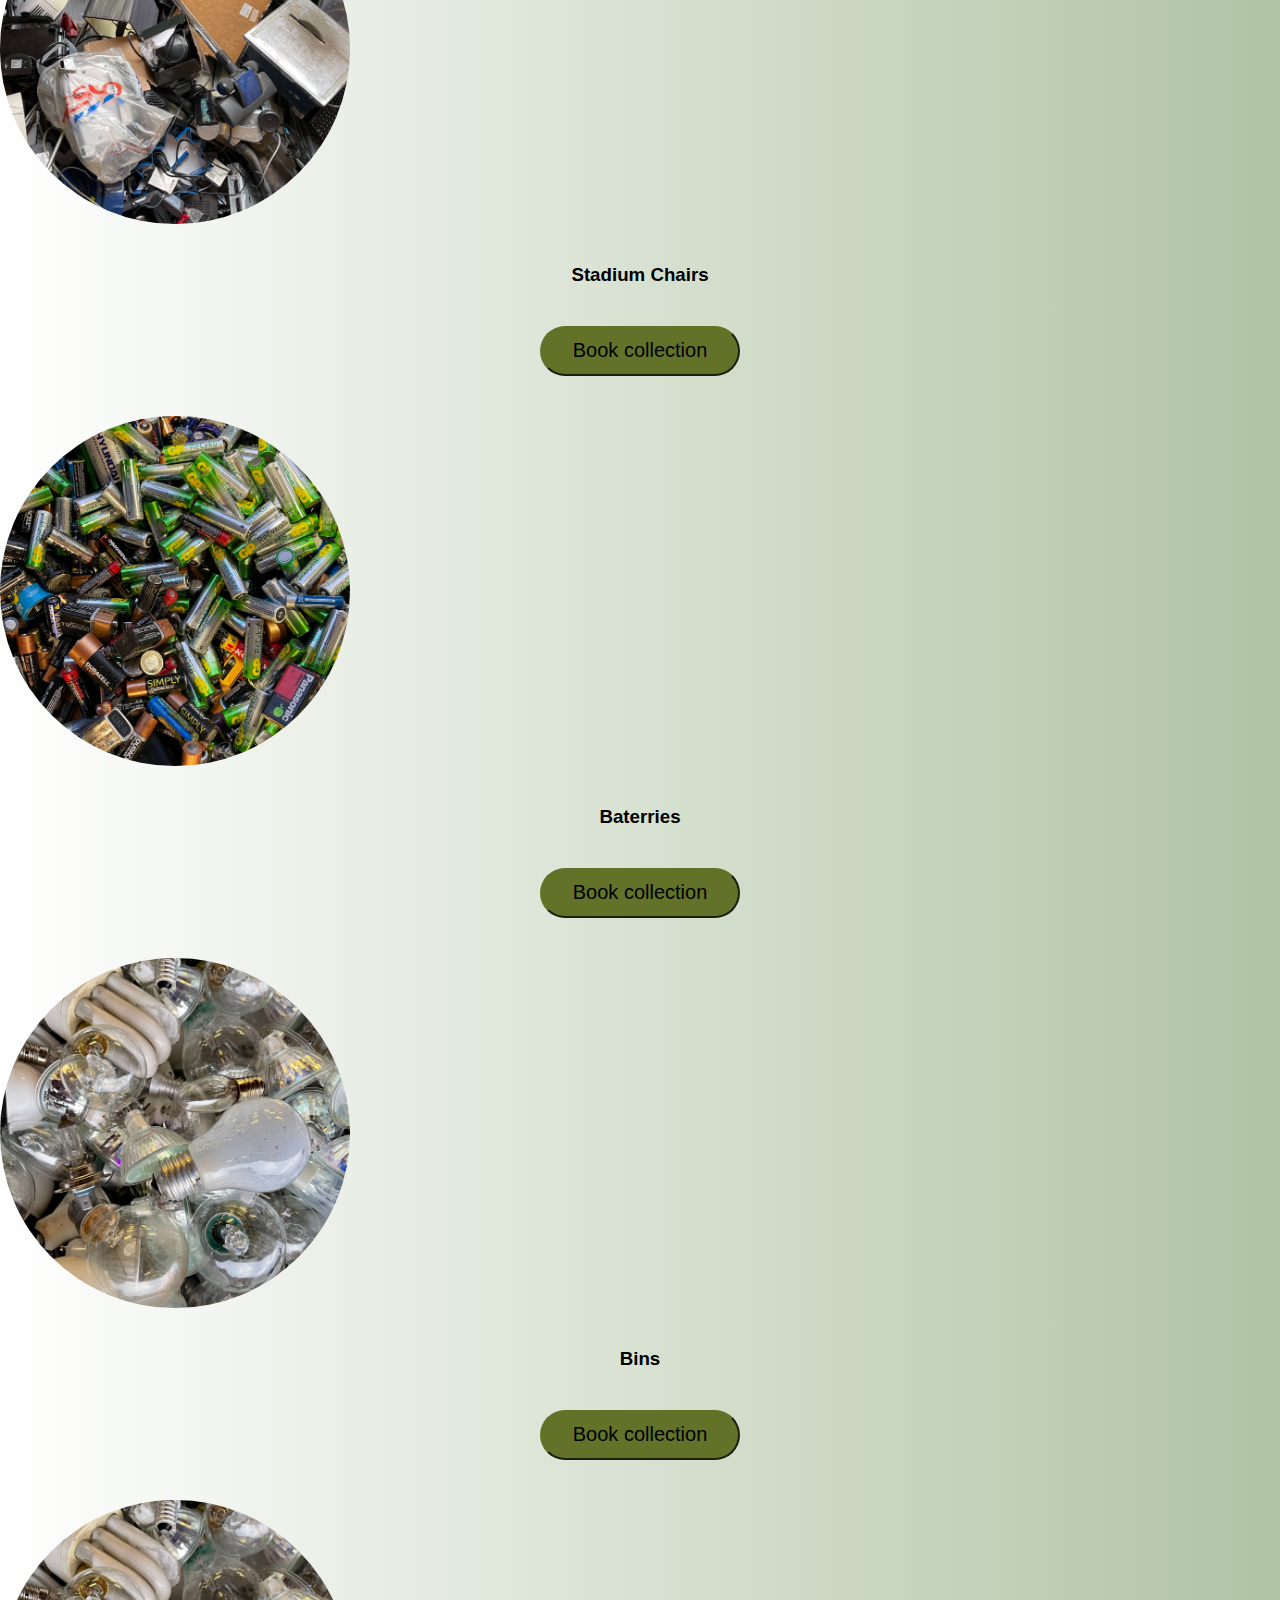
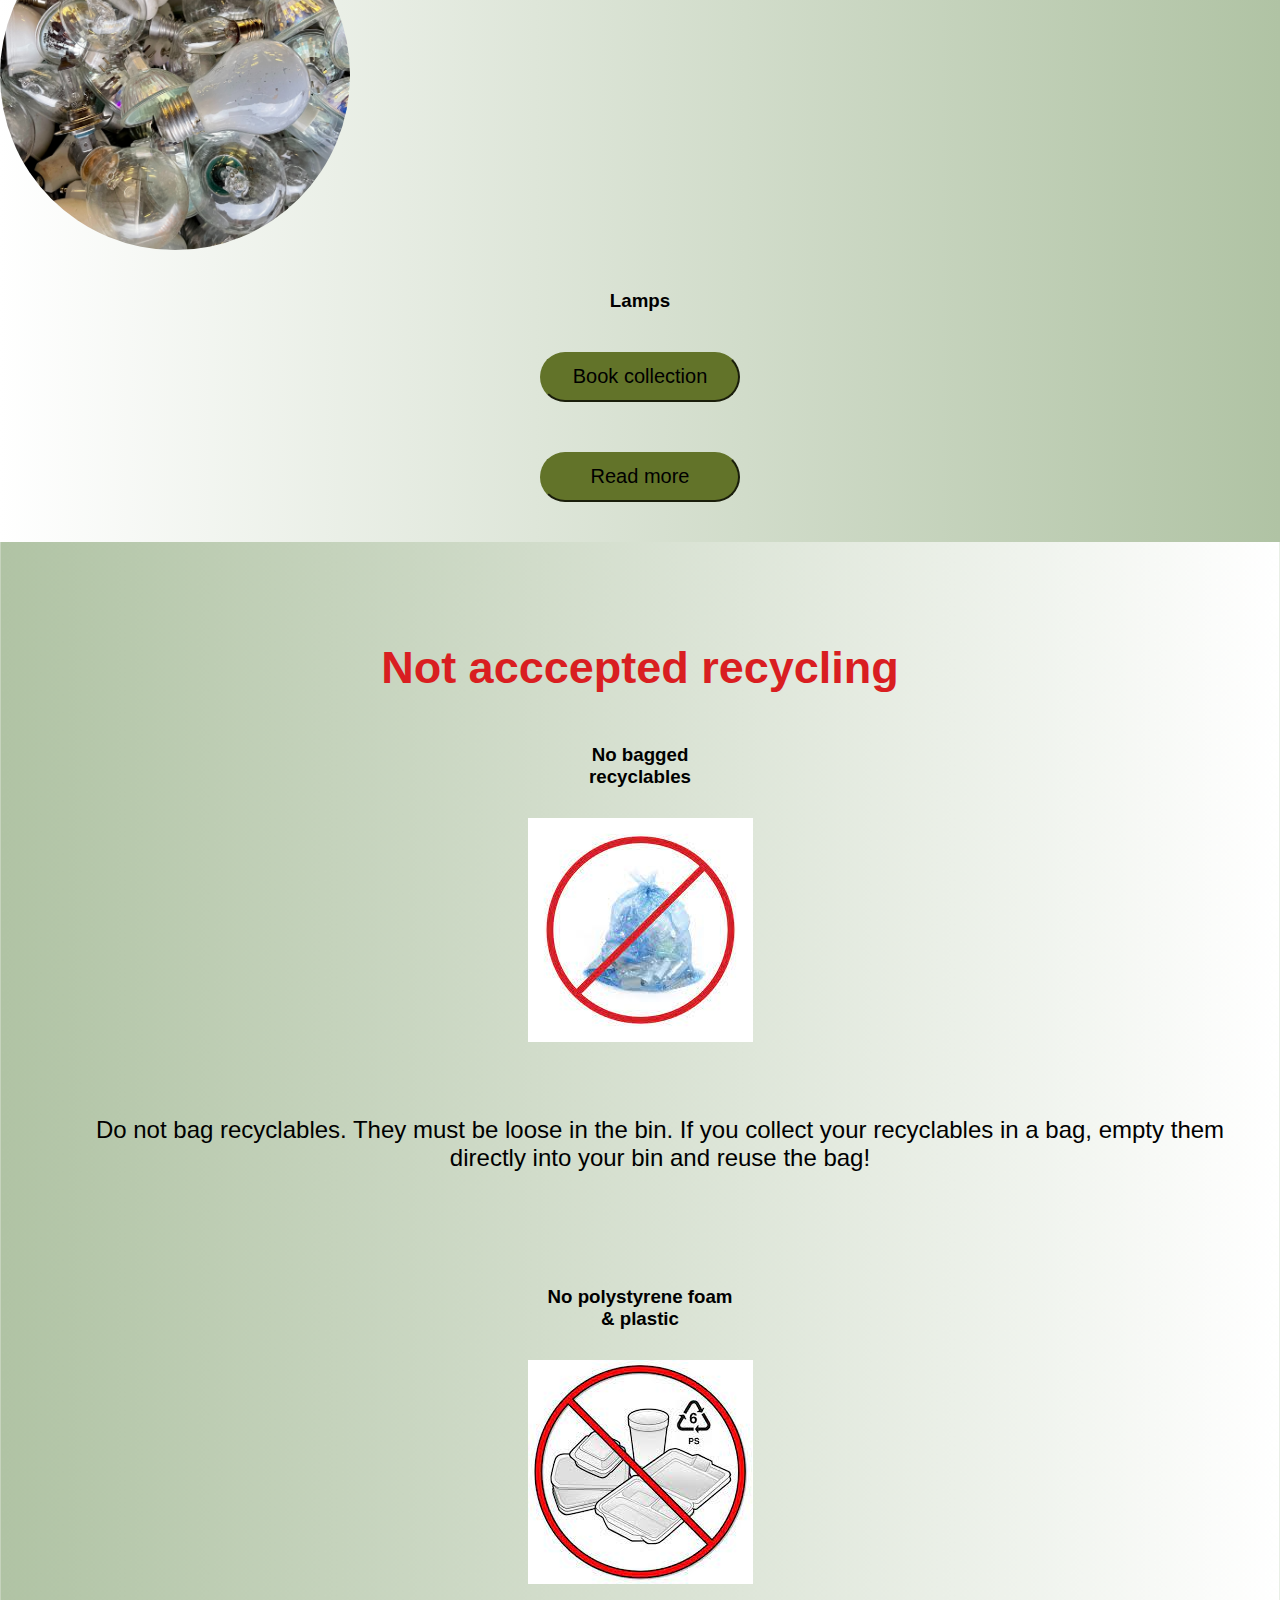
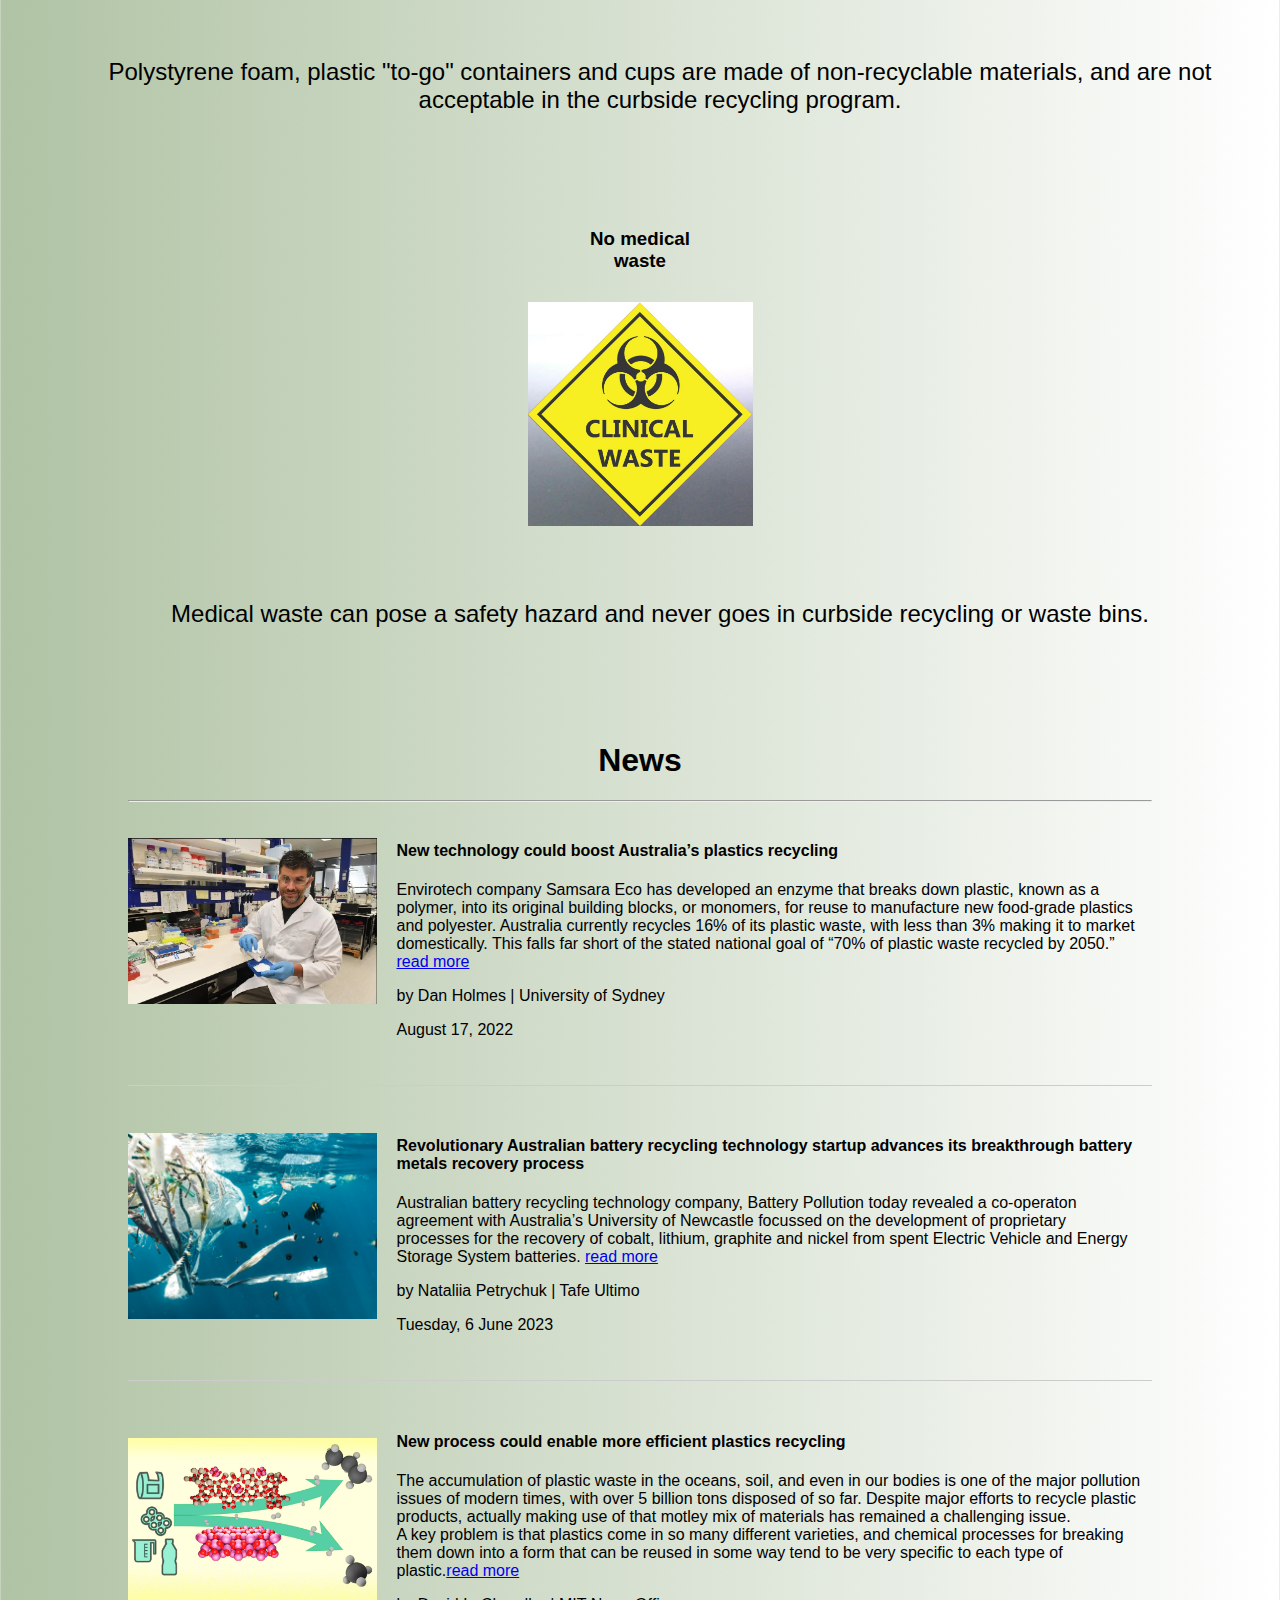
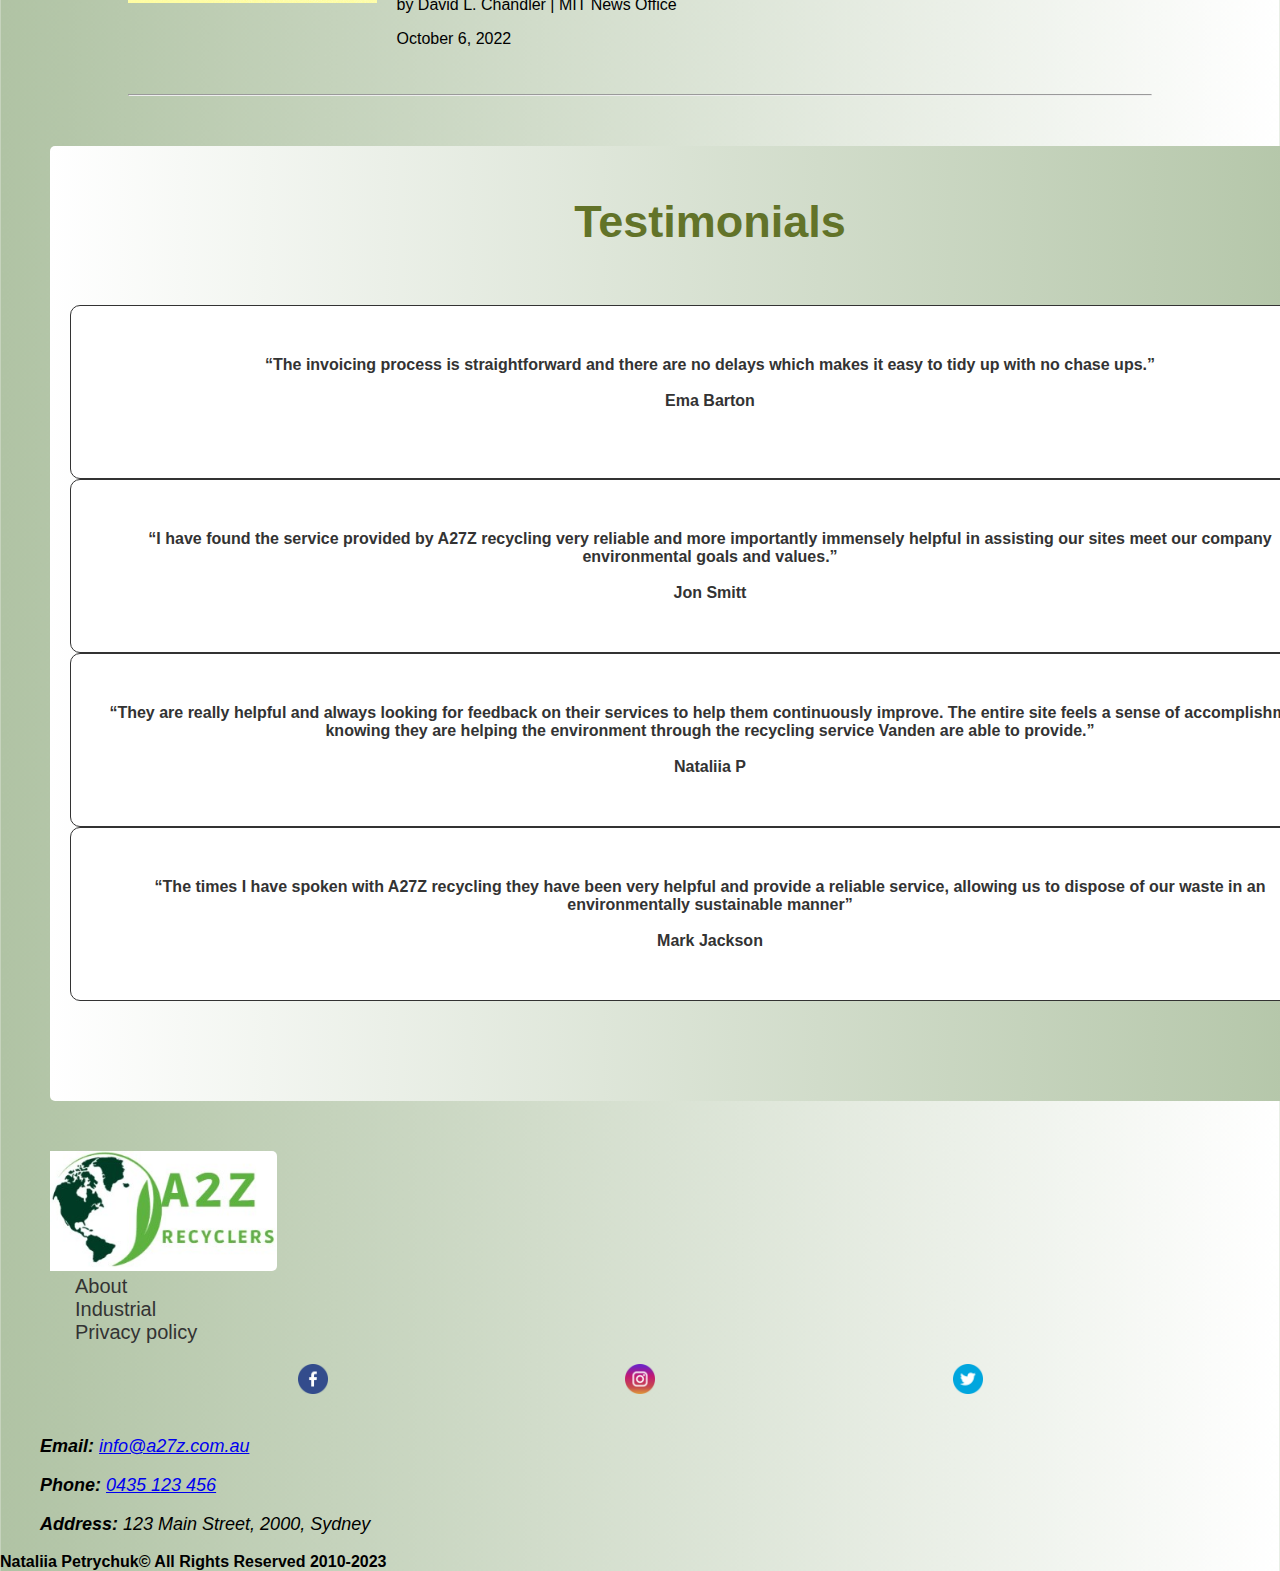
==== commit 8a15b6aa: "Update slider" ====
--- a/www/index.html
+++ b/www/index.html
@@ -8,13 +8,10 @@
     <title>A2Z | Australia's Leading Recycler</title>
     <link rel="stylesheet" href="style/main.css">
     <meta name="author" content="Nataliia Petrychuk, shadowpn@gmail.com">
-    <link rel="stylesheet" href="https://maxcdn.bootstrapcdn.com/bootstrap/4.5.2/css/bootstrap.min.css">
-    <script src="https://ajax.googleapis.com/ajax/libs/jquery/3.5.1/jquery.min.js"></script>
     <script src="https://cdnjs.cloudflare.com/ajax/libs/popper.js/1.16.0/umd/popper.min.js"></script>
     <script src="https://code.jquery.com/jquery-3.6.0.min.js"></script>
-    <script src="https://maxcdn.bootstrapcdn.com/bootstrap/4.5.2/js/bootstrap.min.js"></script>
-    <link href="https://cdn.jsdelivr.net/npm/bootstrap@5.1.3/dist/css/bootstrap.min.css" rel="stylesheet"
-        integrity="sha384-1BmE4kWBq78iYhFldvKuhfTAU6auU8tT94WrHftjDbrCEXSU1oBoqyl2QvZ6jIW3" crossorigin="anonymous">
+    <script src="https://cdn.jsdelivr.net/npm/bootstrap@5.1.3/dist/js/bootstrap.min.js"></script>
+
     <script src="js/main.js"></script>
     </head>
     <body>
@@ -43,26 +40,28 @@
             </nav>
     </header>
     <main>
-        <div id="myCarousel" class="carousel slide" data-ride="carousel">
+        <div id="carouselInterval" class="carousel slide" data-bs-ride="carousel">
             <div class="carousel-inner">
-                <div class="carousel-item active">
-                    <img src="images/slider4.jpg" alt="recycling 1">
+                <div class="carousel-item active" data-bs-interval="5000">
+                    <img src="images/slider4.jpg" class="d-block w-100" alt="recycling 1">
+                </div>
+                <div class="carousel-item" data-bs-interval="5000">
+                    <img src="images/slider2.jpg" class="d-block w-100" alt="recycling 2">
                 </div>
                 <div class="carousel-item">
-                    <img src="images/slider2.jpg" alt="recycling 2">
-                </div>
-                <div class="carousel-item">
-                    <img src="images/slider1.jpg" alt="recycling 3">
-                </div>
-            </div>       
-            <!-- Управление -->
-            <a class="carousel-control-prev" href="#myCarousel" data-slide="prev">
-                <span class="carousel-control-prev-icon"></span>
-            </a>
-            <a class="carousel-control-next" href="#myCarousel" data-slide="next">
-                <span class="carousel-control-next-icon"></span>
-            </a>
-        </div>
+                    <img src="images/slider1.jpg" class="d-block w-100" alt="recycling 3">
+                </div>
+            </div>
+            <button class="carousel-control-prev" type="button" data-bs-target="#carouselInterval" data-bs-slide="prev">
+                <span class="carousel-control-prev-icon" aria-hidden="true"></span>
+                <span class="visually-hidden">Предыдущий</span>
+            </button>
+            <button class="carousel-control-next" type="button" data-bs-target="#carouselInterval" data-bs-slide="next">
+                <span class="carousel-control-next-icon" aria-hidden="true"></span>
+                <span class="visually-hidden">Следующий</span>
+            </button>
+        </div>
+
         <div class="container">
             <div class="col-md-12">
             <div class="row">
--- a/www/style/main.css
+++ b/www/style/main.css
@@ -40,20 +40,21 @@
 }
 /* CSS-стили для карусели */
 .carousel-item {
-  width: 600px; /* Задайте желаемую ширину слайдов */
-  height: 600px; /* Задайте желаемую высоту слайдов */
+  width: 100%; /* Занимать всю доступную ширину контейнера */
+  height: 700px; /* Автоматически рассчитывать высоту на основе ширины и соотношения сторон изображения */
   overflow: hidden; /* Обрезание изображения, которое выходит за пределы размеров слайда */
 }
+
+.carousel-inner {
+  margin: 0;
+  overflow: hidden;
+}
+
 .carousel-item img {
-  width: 100%; /* Чтобы изображение полностью заполнило слайд без искажения пропорций */
-  height: 100%; /* Чтобы изображение полностью заполнило слайд без искажения пропорций */
-  object-fit: cover; /* Масштабирование изображения, чтобы оно заполняло рамку слайда без искажений */
-}
-/* Основные стили для блока */
-.container {
-  margin-top: 20px;
-}
-
+  width: 100%;
+  height: auto;
+  object-fit: contain;
+}
 /* Стили для первого блока - заголовок и текст */
 .col-md-6:nth-child(1) {
   background-color: #f5f5f5; /* Цвет фона */
@@ -119,7 +120,6 @@
   margin-bottom: 40px;
   
 }
-
 .rounded-circle-inner {
   width: 100%;
   height: 100%;
@@ -132,7 +132,6 @@
   height: 100%;
   object-fit: cover; 
 }
-
 /* Стили для центрирования заголовков и кнопок */
 .text-center-block {
   text-align: center;
@@ -152,7 +151,6 @@
   color:#627329;
   font-size: 45px;
 }
-
 /* Центрирование кнопок "Book Collection" */
 .btn-book-collection {
   margin: 40px auto !important;
@@ -266,7 +264,6 @@
     margin: 0; /* Убрать внешние отступы */
     padding: 0; /* Убрать внутренние отступы */
 }
-
 /* Стили для иконок социальных сетей */
 .social a img {
     width: 30px; /* Задать ширину иконок */
@@ -281,7 +278,6 @@
     width: 80%; /* Ширина блока меньше основного контейнера */
     margin: 0 auto; /* Центрирование блока */
 }
-
 /* Стили для новостного контейнера */
 .news-container {
     width: 80%; /* Ширина блока меньше основного контейнера */
@@ -294,17 +290,14 @@
     align-items: center;
     margin-bottom: 20px;
 }
-
 .news-image {
     flex: 1;
     max-width: 25%; /* Ширина изображения - 1/4 блока */
 }
-
 .news-content {
     flex: 3; /* Остальная ширина блока */
     padding: 10px;
 }
-
 /* Стили для горизонтальной линии между блоками */
 .news-divider {
     width: 100%;
@@ -313,7 +306,6 @@
     border: none;
     margin: 20px 0;
 }
-
 /* Стили для изображений в новостных блоках */
 .news-image {
     width: 200px; /* Фиксированная ширина блока для изображения */
@@ -334,6 +326,58 @@
   font-weight: 600;
 }
 
+/* Style for the "About Us" section */
+.about-us {
+    background-color: #f0f0f0;
+    padding: 50px 0;
+}
+/* Style for the "Features" section */
+.features {
+    padding: 50px 0;
+}
+
+/* Style for feature blocks */
+.feature {
+    text-align: center;
+    margin-bottom: 30px;
+}
+
+/* Style for feature images */
+.feature img {
+    width: 100%;
+    height: auto;
+}
+
+/* Style for feature headings */
+.feature h2 {
+    font-size: 24px;
+    margin-bottom: 10px;
+}
+
+/* Style for feature paragraphs */
+.feature p {
+    font-size: 16px;
+}
+
+/* Style for feature inner containers */
+.feature-inner {
+    overflow: hidden;
+    position: relative;
+}
+
+/* Style for feature text */
+.feature-text {
+    background-color: rgba(255, 255, 255, 0.7);
+    padding: 20px;
+    position: absolute;
+    bottom: -100%;
+    left: 0;
+    width: 100%;
+    opacity: 1;
+    transition: opacity 0.3s ease, bottom 0.3s ease;
+}
+
+
 
 /* Чтобы адаптировать размер слайдов для мобильных устройств, добавьте медиа-запросы */
 @media (max-width: 768px) {
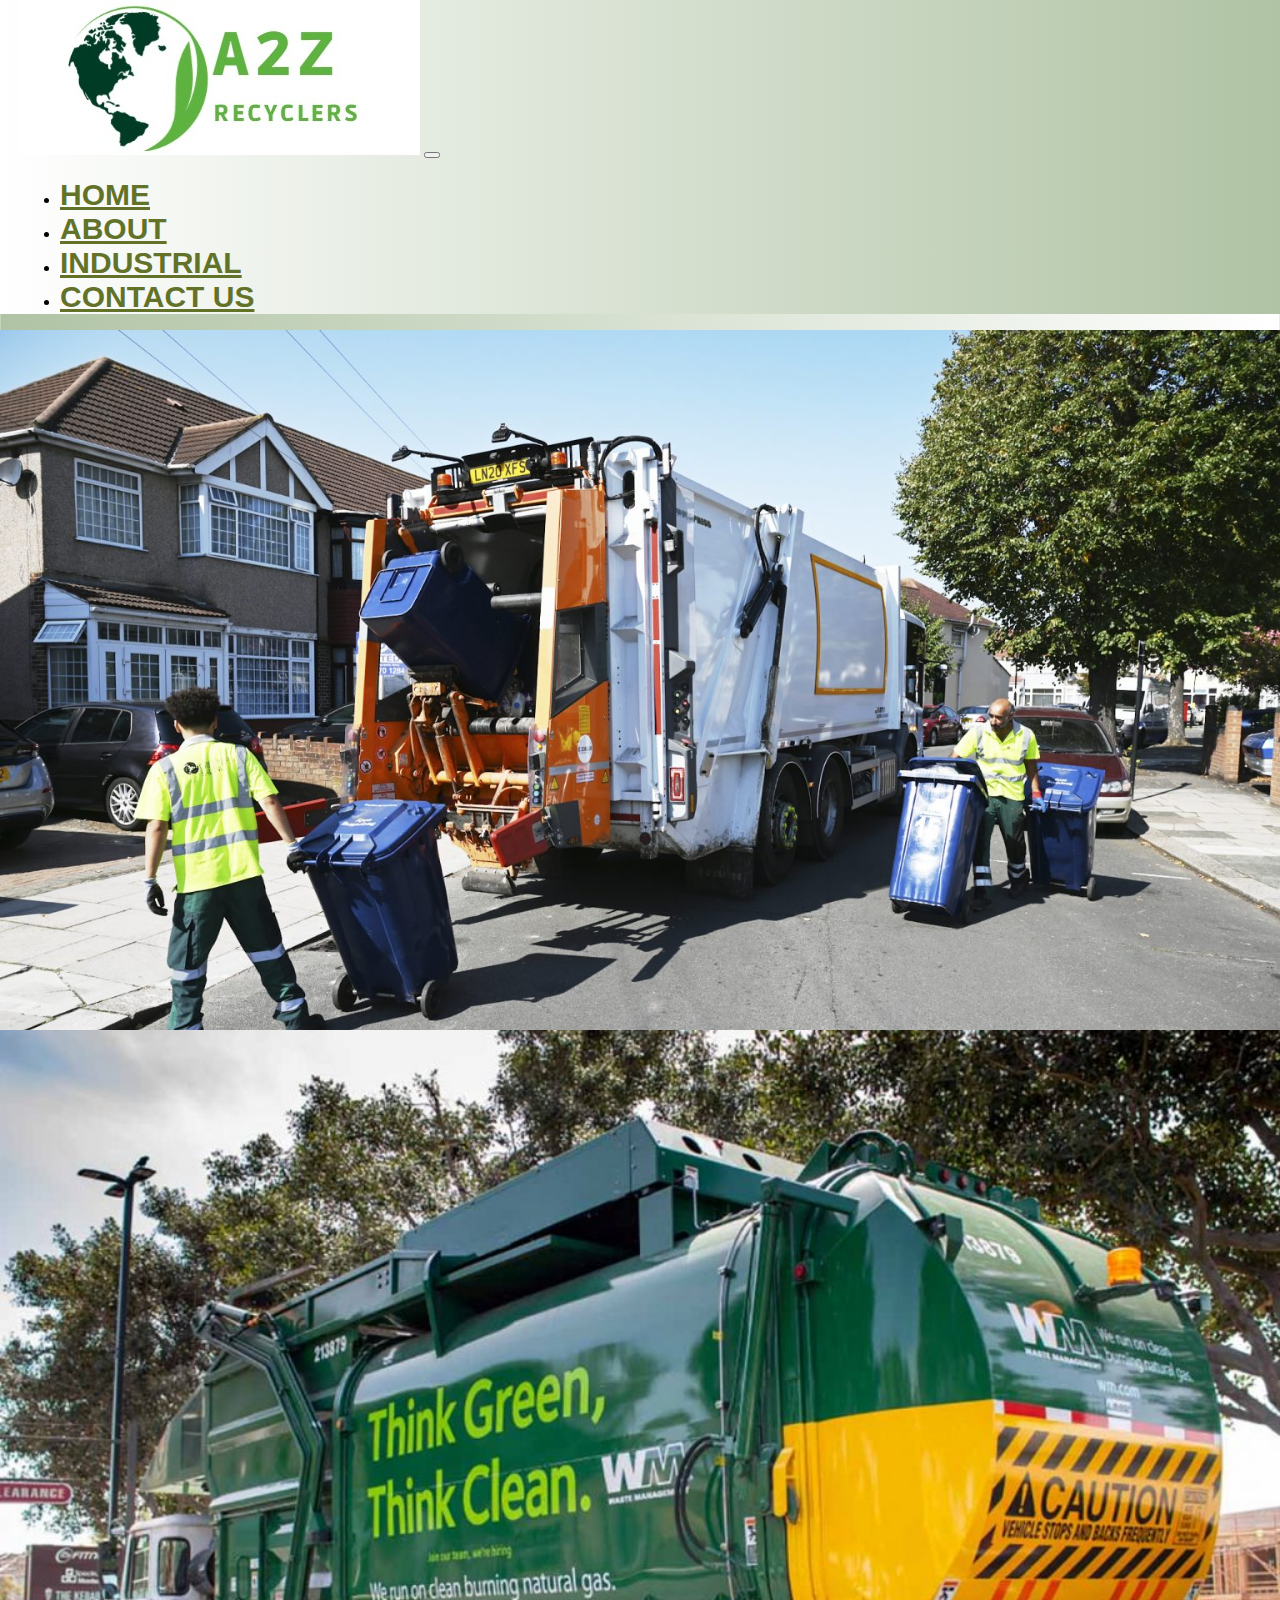
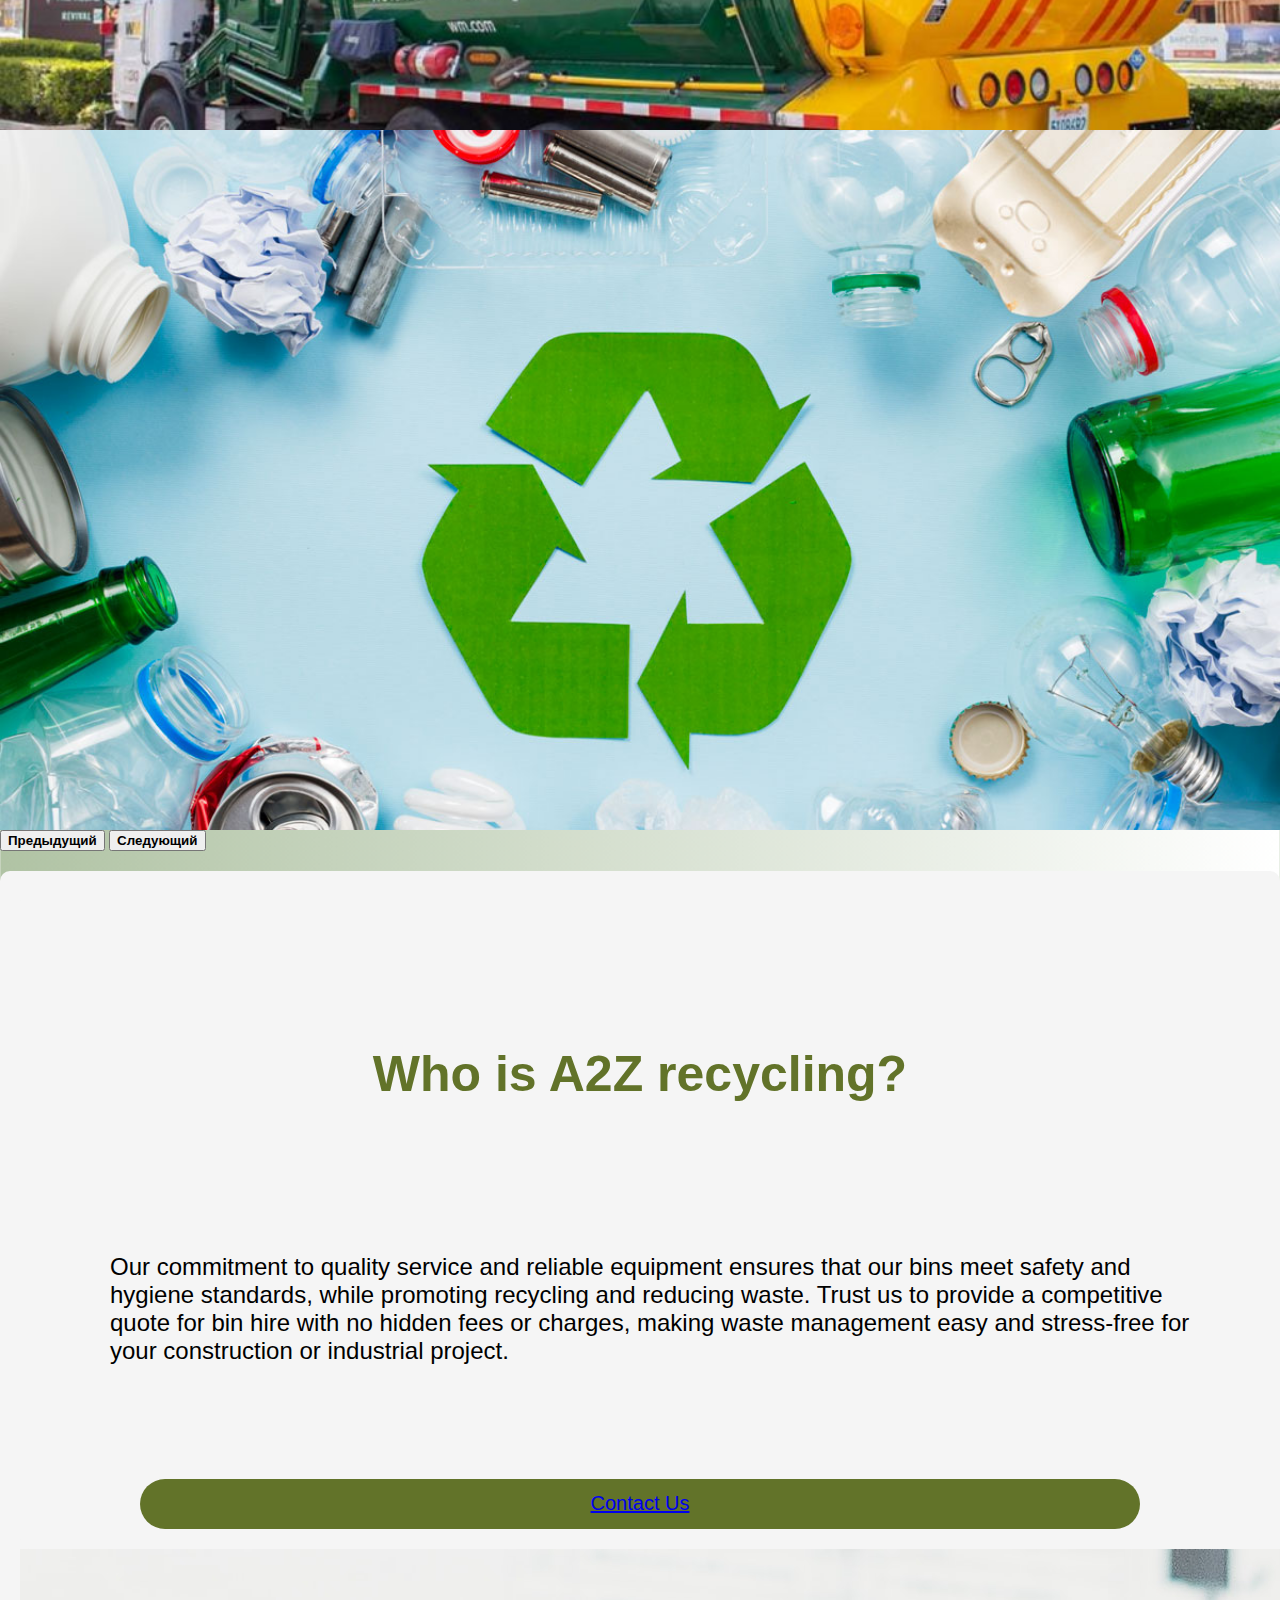
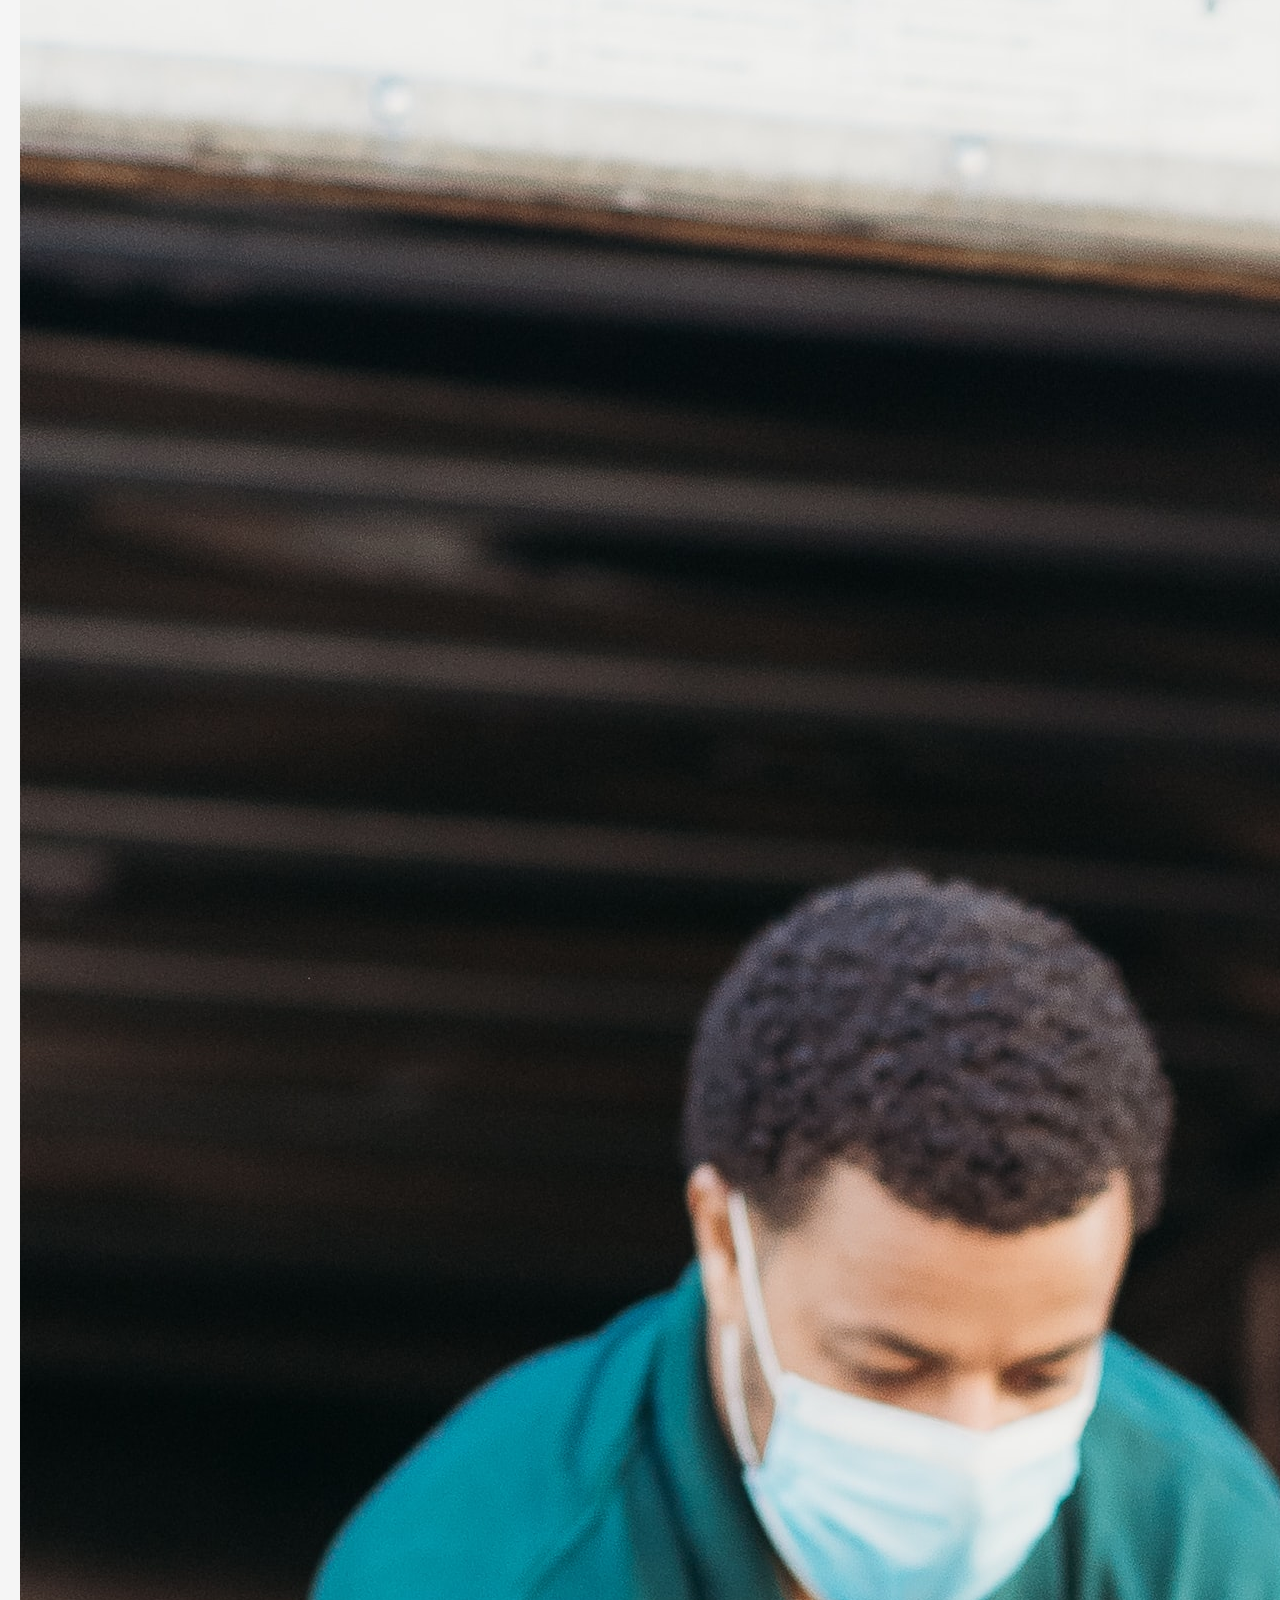
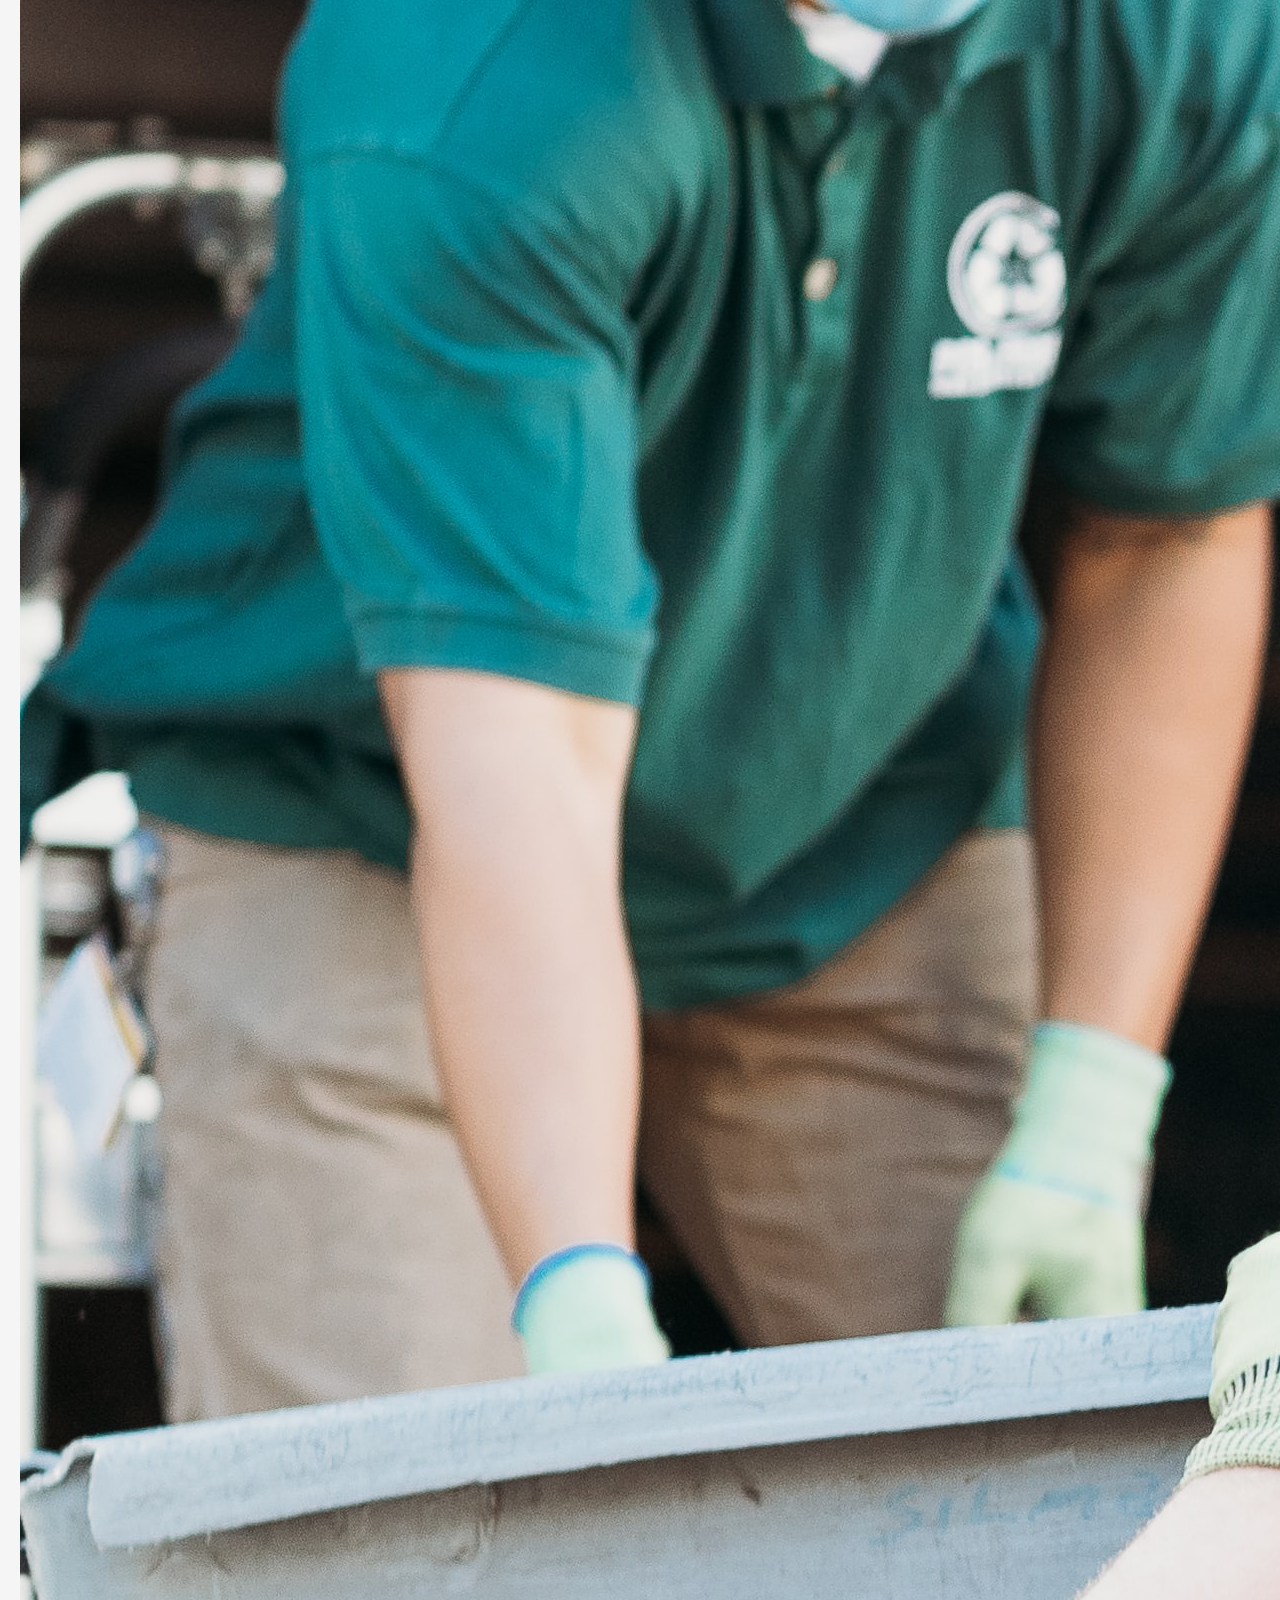
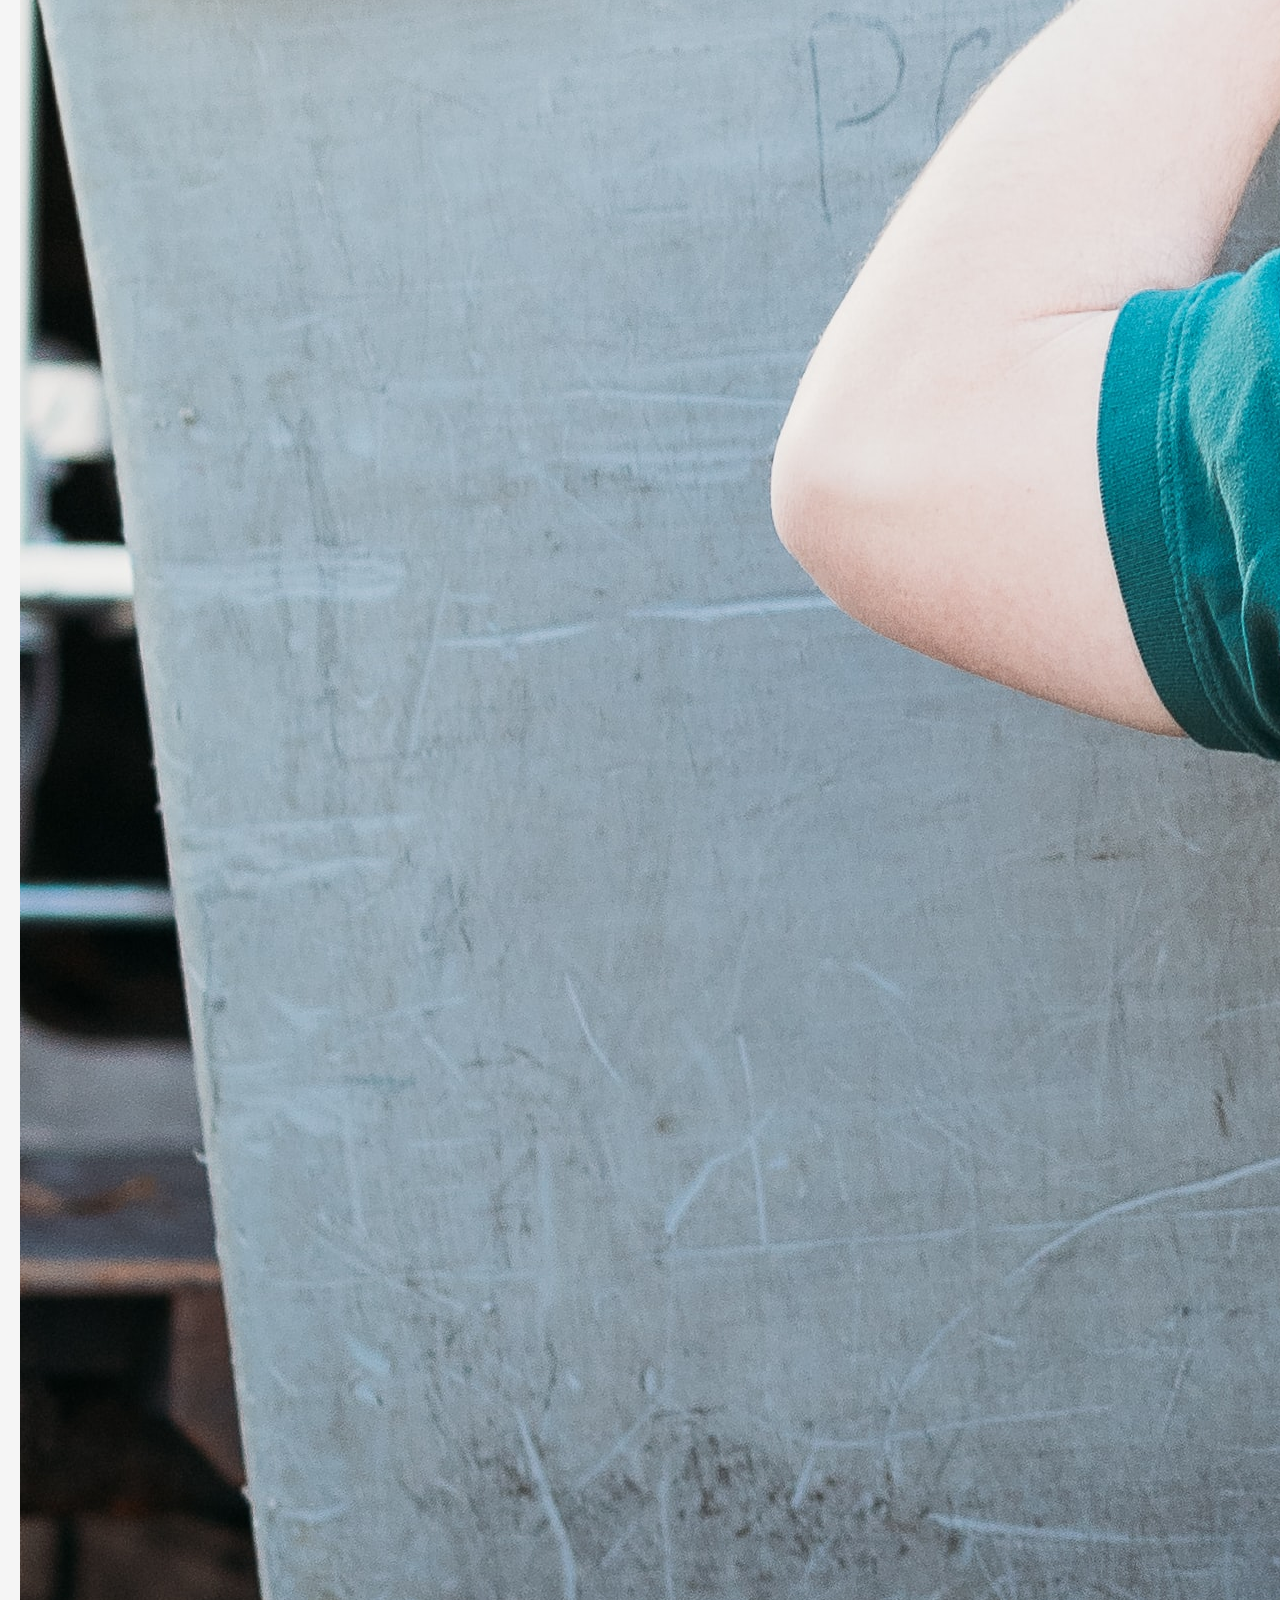
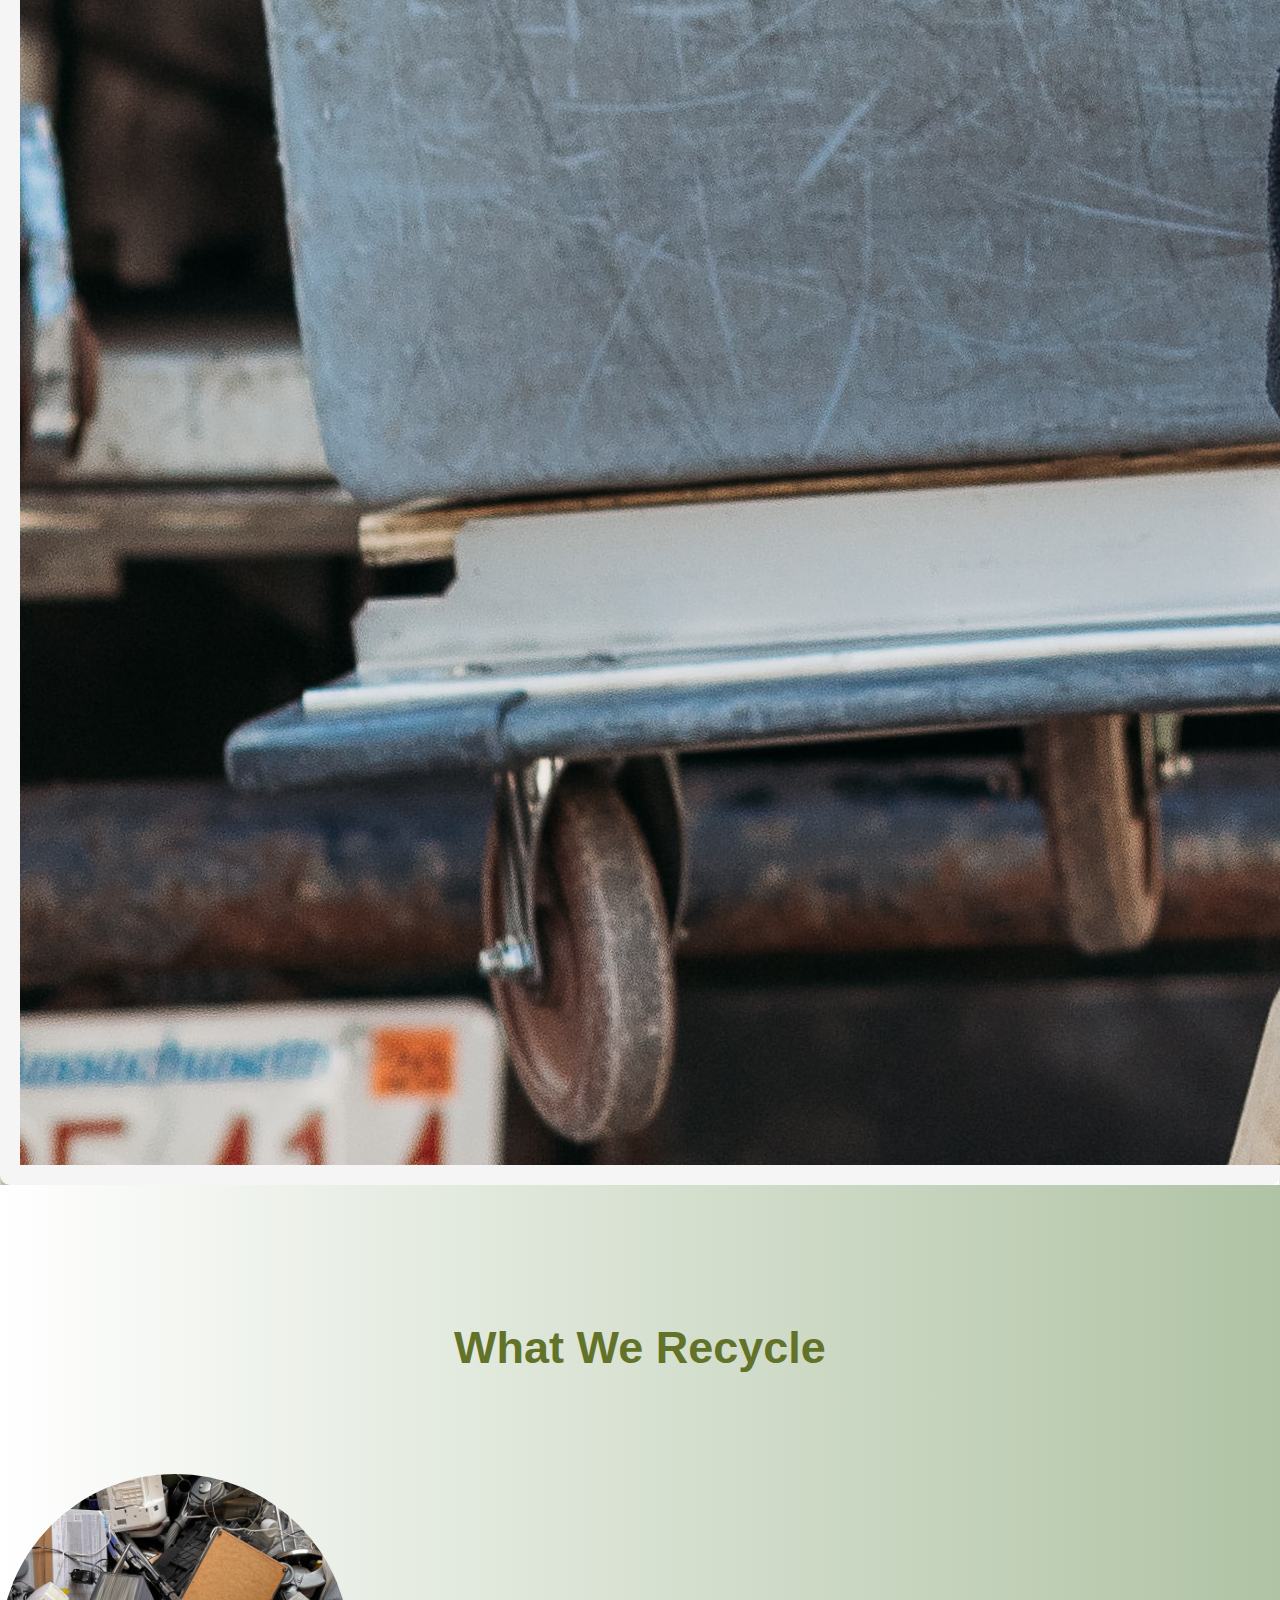
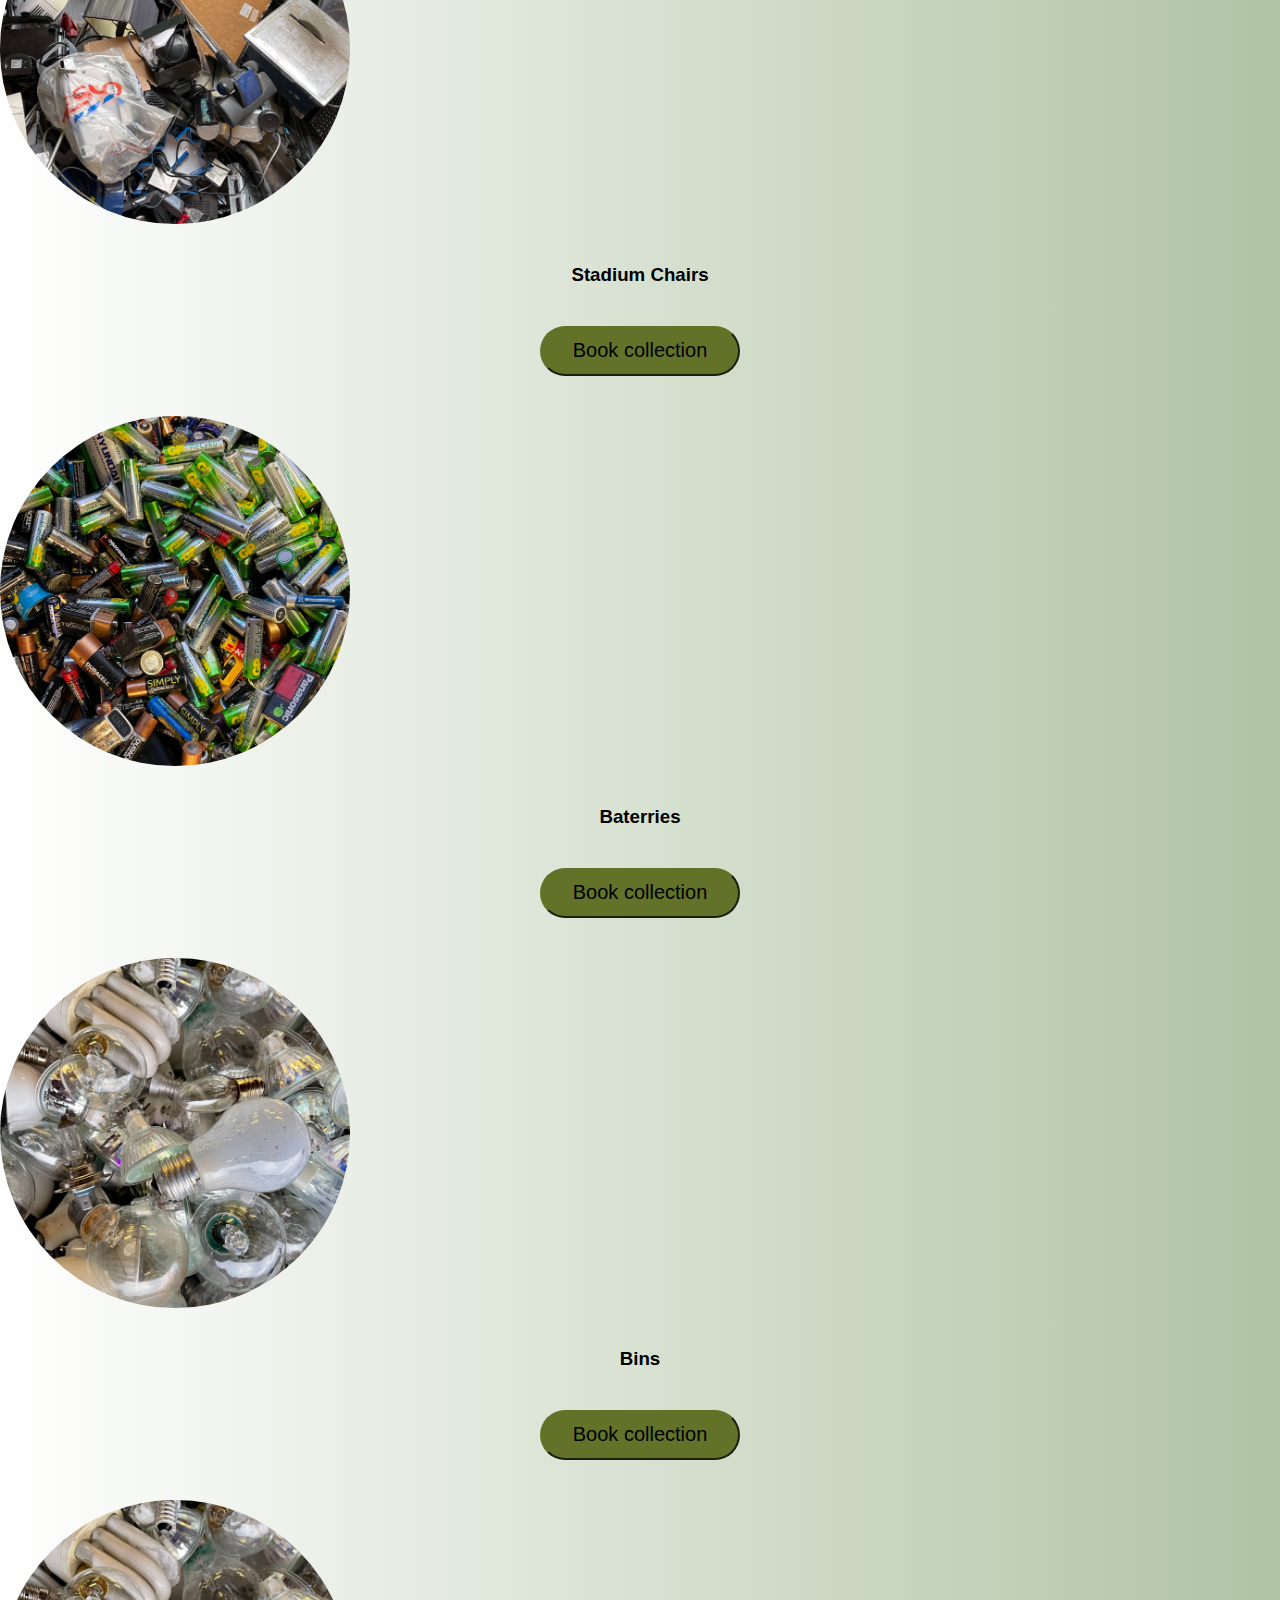
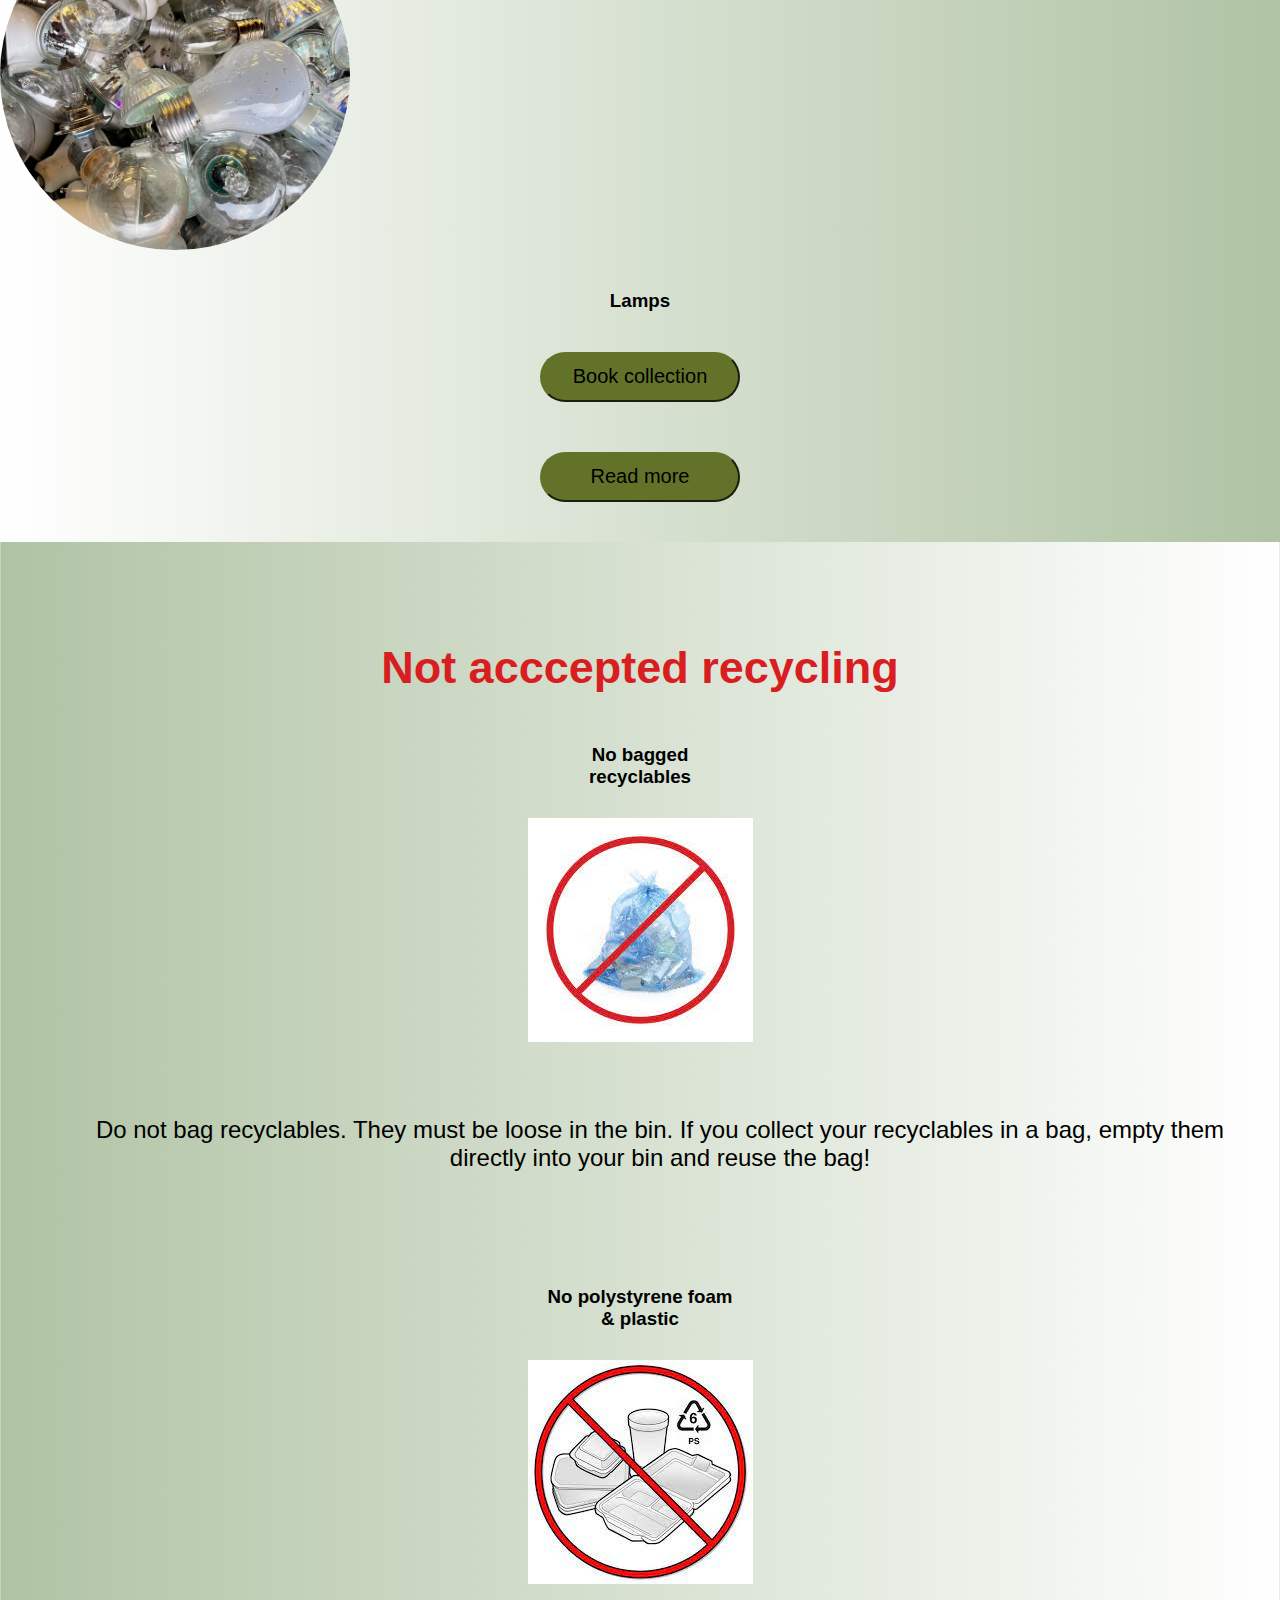
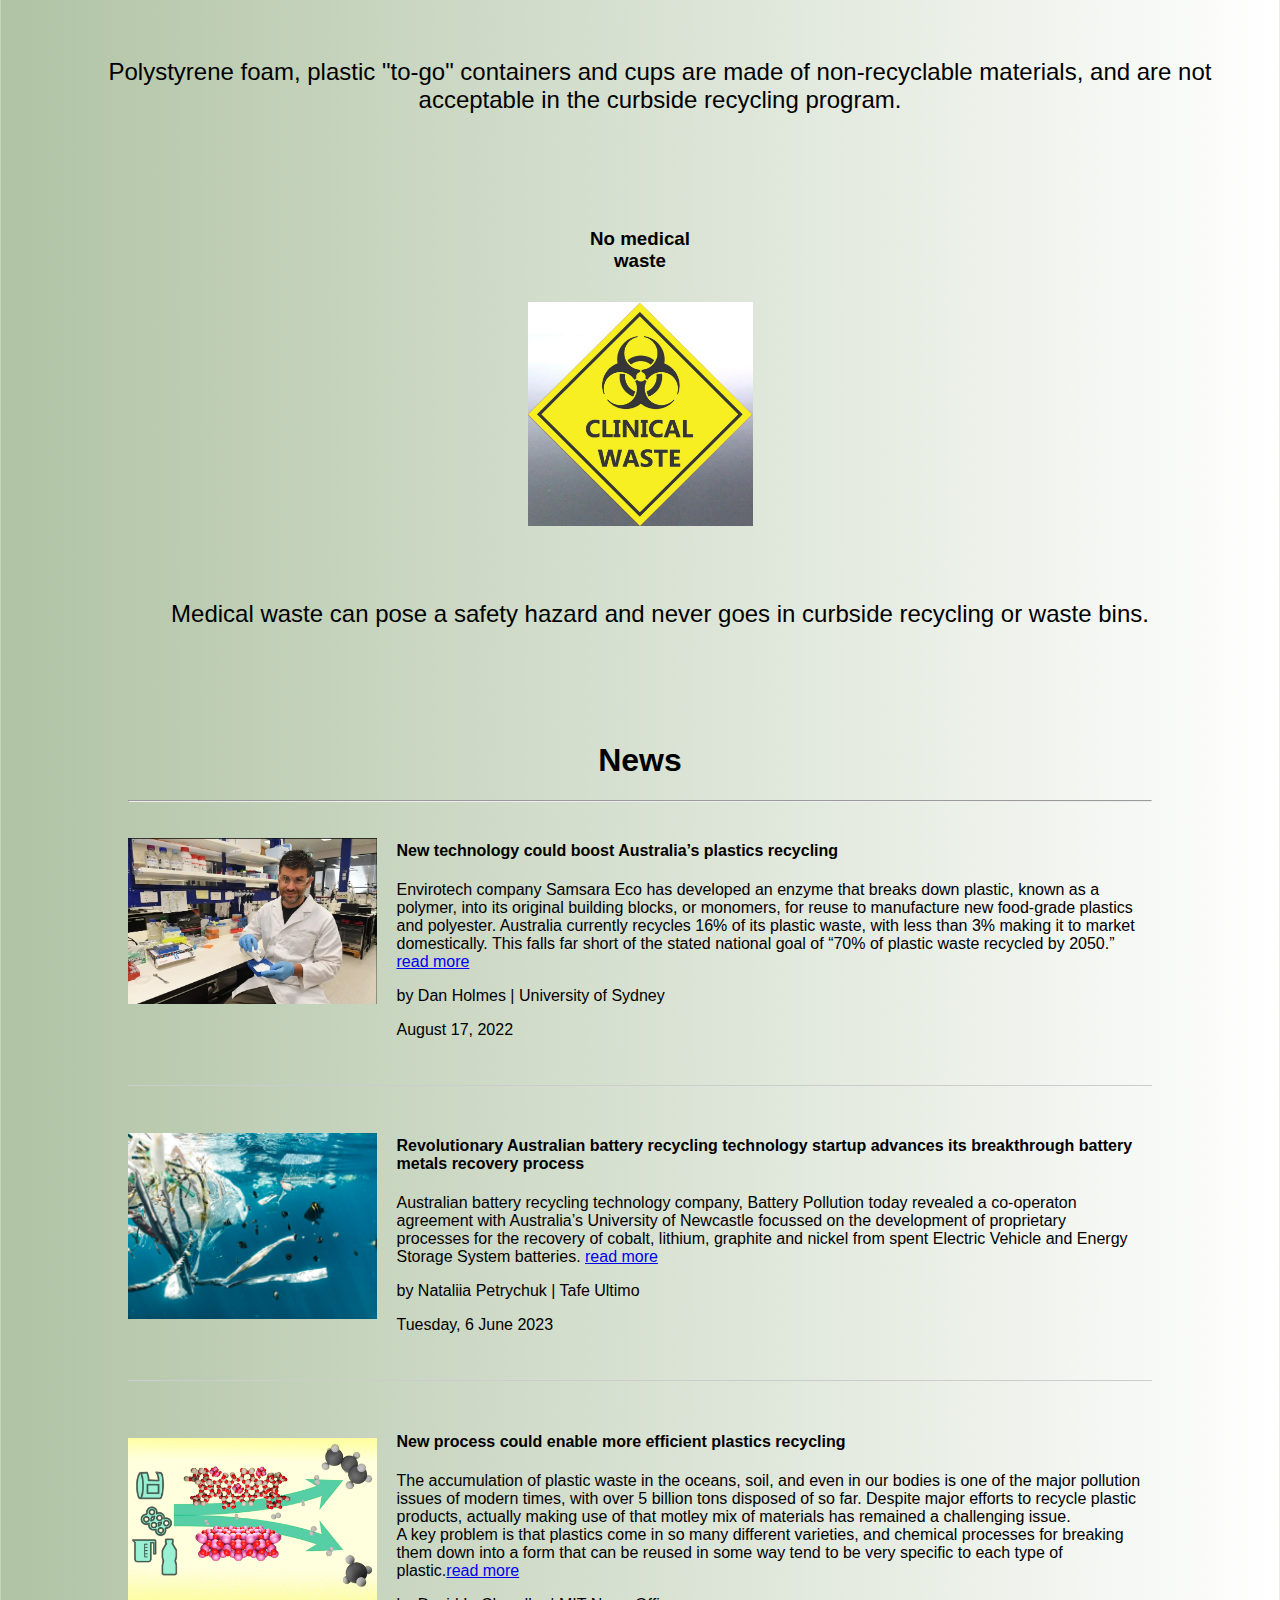
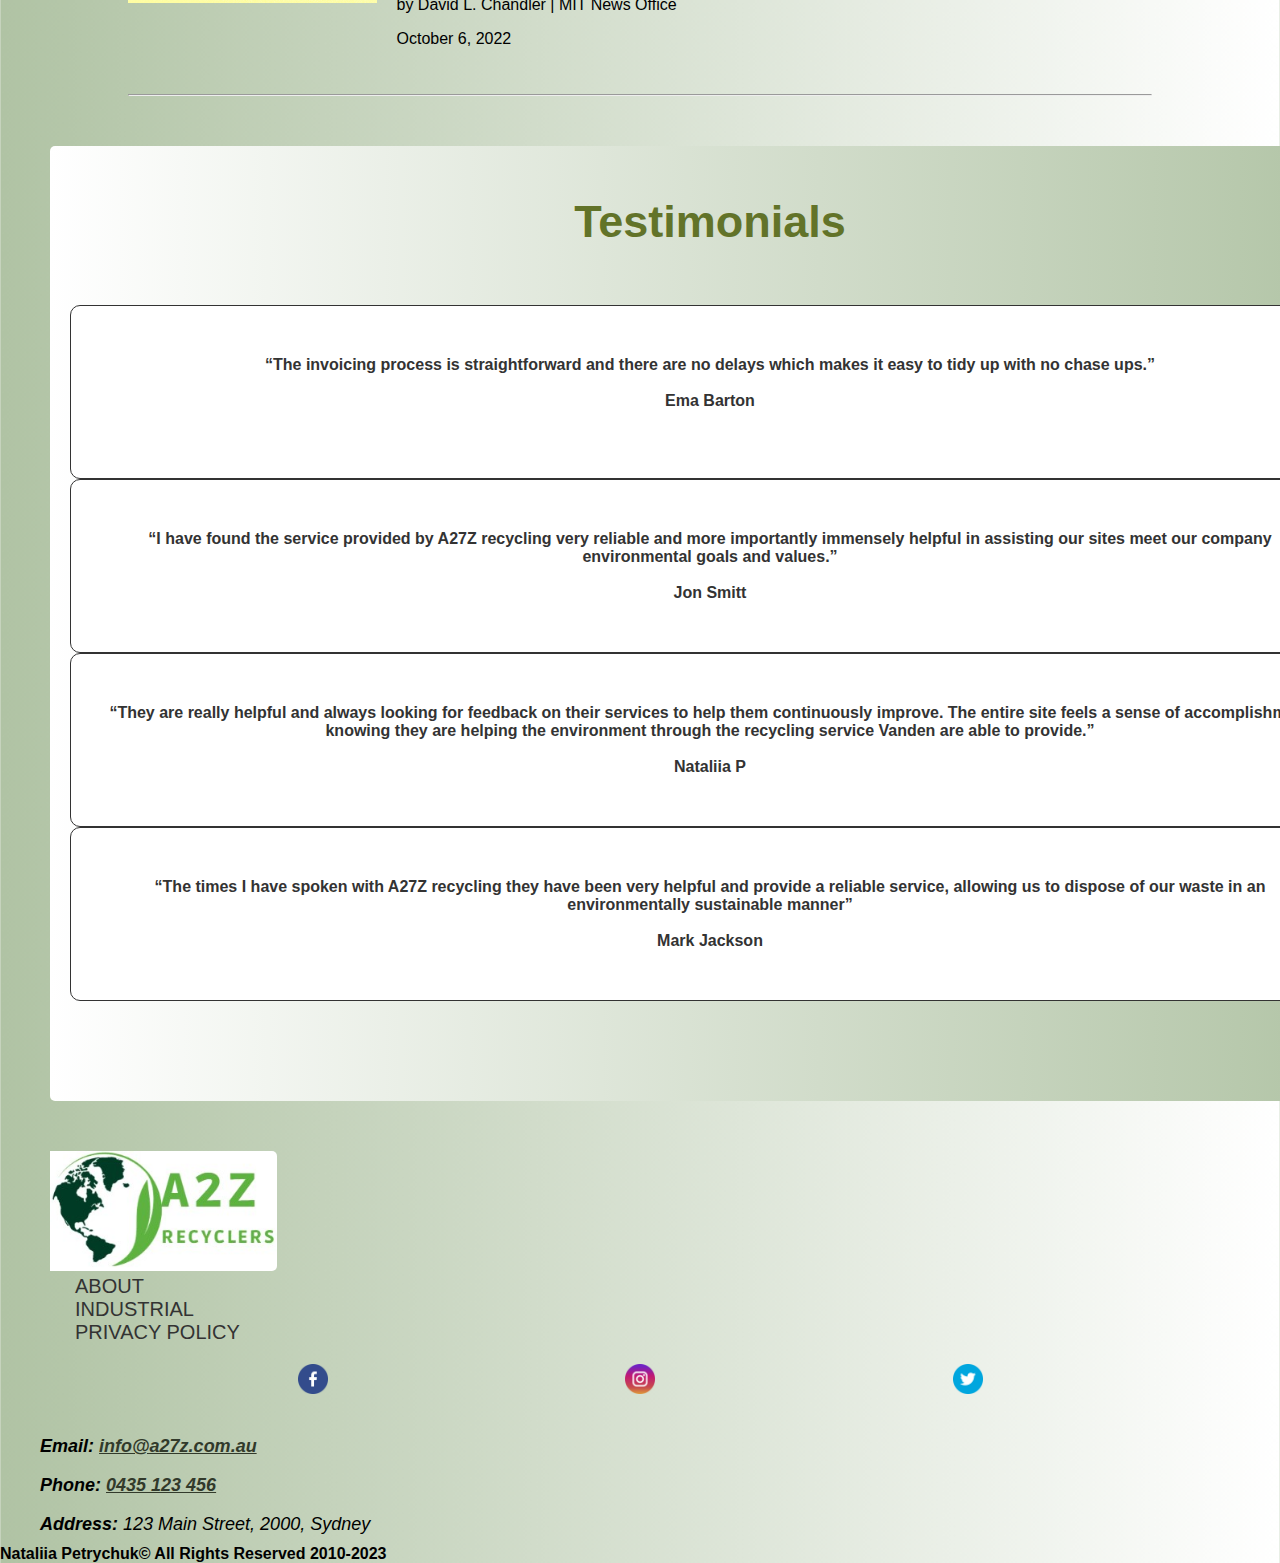
==== commit 57a7c24a: "Page About us" ====
--- a/www/index.html
+++ b/www/index.html
@@ -25,15 +25,15 @@
                 <div class="collapse navbar-collapse" id="navbarSupportedContent">
                     <ul class="navbar-nav">
                         <li class="nav-item">
-                            <a class="nav-link" href="index.html" id="current">Home</a>
+                            <a class="nav-link" href="index.html" id="current">HOME</a>
                         </li>
                         <li class="nav-item">
-                            <a class="nav-link" href="about_us.html">About</a>
+                            <a class="nav-link" href="about_us.html">ABOUT</a>
                         </li><li class="nav-item">
-                            <a class="nav-link" href="industrial.html">Industrial</a>
+                            <a class="nav-link" href="industrial.html">INDUSTRIAL</a>
                         </li>
                         <li class="nav-item">
-                            <a class="nav-link" href="contact_us.html">Contact Us</a>
+                            <a class="nav-link" href="contact_us.html">CONTACT US</a>
                         </li>
                     </ul>
                 </div>
@@ -247,9 +247,9 @@
             </div>
             <div class="col-md-4 links-menu">
                 <ul>
-                    <li><a href="about_us.html">About</a></li>
-                    <li><a href="industial.html">Industrial</a></li>
-                    <li><a href="privacy_policy.html">Privacy policy</a></li>
+                    <li><a href="about_us.html">ABOUT</a></li>
+                    <li><a href="industial.html">INDUSTRIAL</a></li>
+                    <li><a href="privacy_policy.html">PRIVACY POLICY</a></li>
                 </ul>
                 <div class="social">
                     <a href="https://www.facebook.com/a27zrecycling" target="_blank">
--- a/www/style/main.css
+++ b/www/style/main.css
@@ -44,16 +44,30 @@
   height: 700px; /* Автоматически рассчитывать высоту на основе ширины и соотношения сторон изображения */
   overflow: hidden; /* Обрезание изображения, которое выходит за пределы размеров слайда */
 }
-
 .carousel-inner {
   margin: 0;
   overflow: hidden;
 }
-
 .carousel-item img {
   width: 100%;
   height: auto;
   object-fit: contain;
+}
+
+/*Video*/
+#myCarousel .carousel-inner {
+    width: 100%;
+    height: 75vh; /* Это устанавливает высоту слайдера на всю высоту экрана */
+    overflow: hidden;
+}
+#myCarousel .carousel-item {
+    width: 100%;
+    height: 100%;
+}
+#myCarousel video {
+    width: 100%;
+    height: 100%;
+    object-fit: cover;
 }
 /* Стили для первого блока - заголовок и текст */
 .col-md-6:nth-child(1) {
@@ -325,60 +339,97 @@
   margin-bottom: 15px;
   font-weight: 600;
 }
+.col-md-4.contact-us a
+{
+  color: #323a2b;
+  font-weight: 600;
+}
+.col-md-4.contact-us P {
+   margin-bottom: 10px;
+}
 
 /* Style for the "About Us" section */
 .about-us {
     background-color: #f0f0f0;
-    padding: 50px 0;
-}
-/* Style for the "Features" section */
-.features {
-    padding: 50px 0;
-}
-
-/* Style for feature blocks */
-.feature {
+    
+}
+.about-us h1 {
+  padding-top: 30px;
+  margin-bottom: 30px;
+}
+.about-us p {
+  padding-bottom: 50px
+}
+.simpleCardsContent_item {
+  display: flex;
+  flex-direction: column;
+  align-items: center;
+  text-align: left;
+  padding-top: 70px;
+  margin-bottom: 20px; /* Небольшие отступы между блоками */
+}
+
+.simpleCardsContent_block {
+  position: relative;
+  width: 100%;
+  display: flex;
+  flex-direction: column;
+  gap: 15px; /* Расстояние между фотографией и текстом */
+  text-align: left; /* Выравнивание текста по левому краю блока */
+  border-radius: 20px;
+  overflow: hidden;
+}
+
+.simpleCardsContent_img {
+  width: 100%;
+  padding-bottom: 75%; /* Сохранение пропорций изображений (4:3) */
+  overflow: hidden;
+  position: relative;
+  margin-bottom: -20px; /* Небольшие отступы между блоками */
+}
+
+.simpleCardsContent_img img {
+  position: absolute;
+  width: 100%;
+  height: 100%;
+  object-fit: cover; /* Заполнение всей площади изображения */
+}
+
+.simpleCardsContent_content {
+  background-color: rgba(255, 255, 255, 0.9); /* Прозрачный белый фон для текстового блока */
+  padding: 25px; /* Поля вокруг текстового блока */
+  text-align: left; /* Выравнивание текста по левому краю блока */
+  width: 80%; /* Ширина текстового блока чуть меньше блока с фотографией */
+  margin-top: -50px; /* Для наложения текстового блока на фотографию */
+  z-index: 2; /* Чтобы текст был над фотографией */
+  align-items: center;
+}
+/*Block trust and resposible*/
+.trusted-and-responsible {
+    background-color: #f7f7f7;
+    padding: 40px 0;
+    margin-bottom: 30px;
+}
+.trusted-and-responsible .section-title {
     text-align: center;
-    margin-bottom: 30px;
-}
-
-/* Style for feature images */
-.feature img {
-    width: 100%;
-    height: auto;
-}
-
-/* Style for feature headings */
-.feature h2 {
     font-size: 24px;
-    margin-bottom: 10px;
-}
-
-/* Style for feature paragraphs */
-.feature p {
-    font-size: 16px;
-}
-
-/* Style for feature inner containers */
-.feature-inner {
-    overflow: hidden;
-    position: relative;
-}
-
-/* Style for feature text */
-.feature-text {
-    background-color: rgba(255, 255, 255, 0.7);
-    padding: 20px;
-    position: absolute;
-    bottom: -100%;
-    left: 0;
-    width: 100%;
-    opacity: 1;
-    transition: opacity 0.3s ease, bottom 0.3s ease;
-}
-
-
-
+    margin-bottom: 20px;
+}
+.trusted-and-responsible .row {
+    display: flex;
+    justify-content: center; /* Выравнивание элементов по центру по горизонтали */
+    align-items: center; /* Выравнивание элементов по центру по вертикали */
+}
+.trusted-and-responsible .col-12 {
+    flex: 0 0 auto; /* Оставить ширину элемента по его содержимому */
+    margin: 10px; /* Небольшие отступы между изображениями */
+}
+.trusted-and-responsible img.trust-image {
+    max-width: 100%; /* Гарантировать, что изображение не будет превышать ширину родительской колонки */
+    height: auto; /* Поддерживать пропорции при изменении ширины */
+    object-fit: cover; /* Заполнение всей области изображения */
+    display: block; /* Убрать лишние промежутки вокруг изображения */
+}
 /* Чтобы адаптировать размер слайдов для мобильных устройств, добавьте медиа-запросы */
 @media (max-width: 768px) {
   .carousel-item {
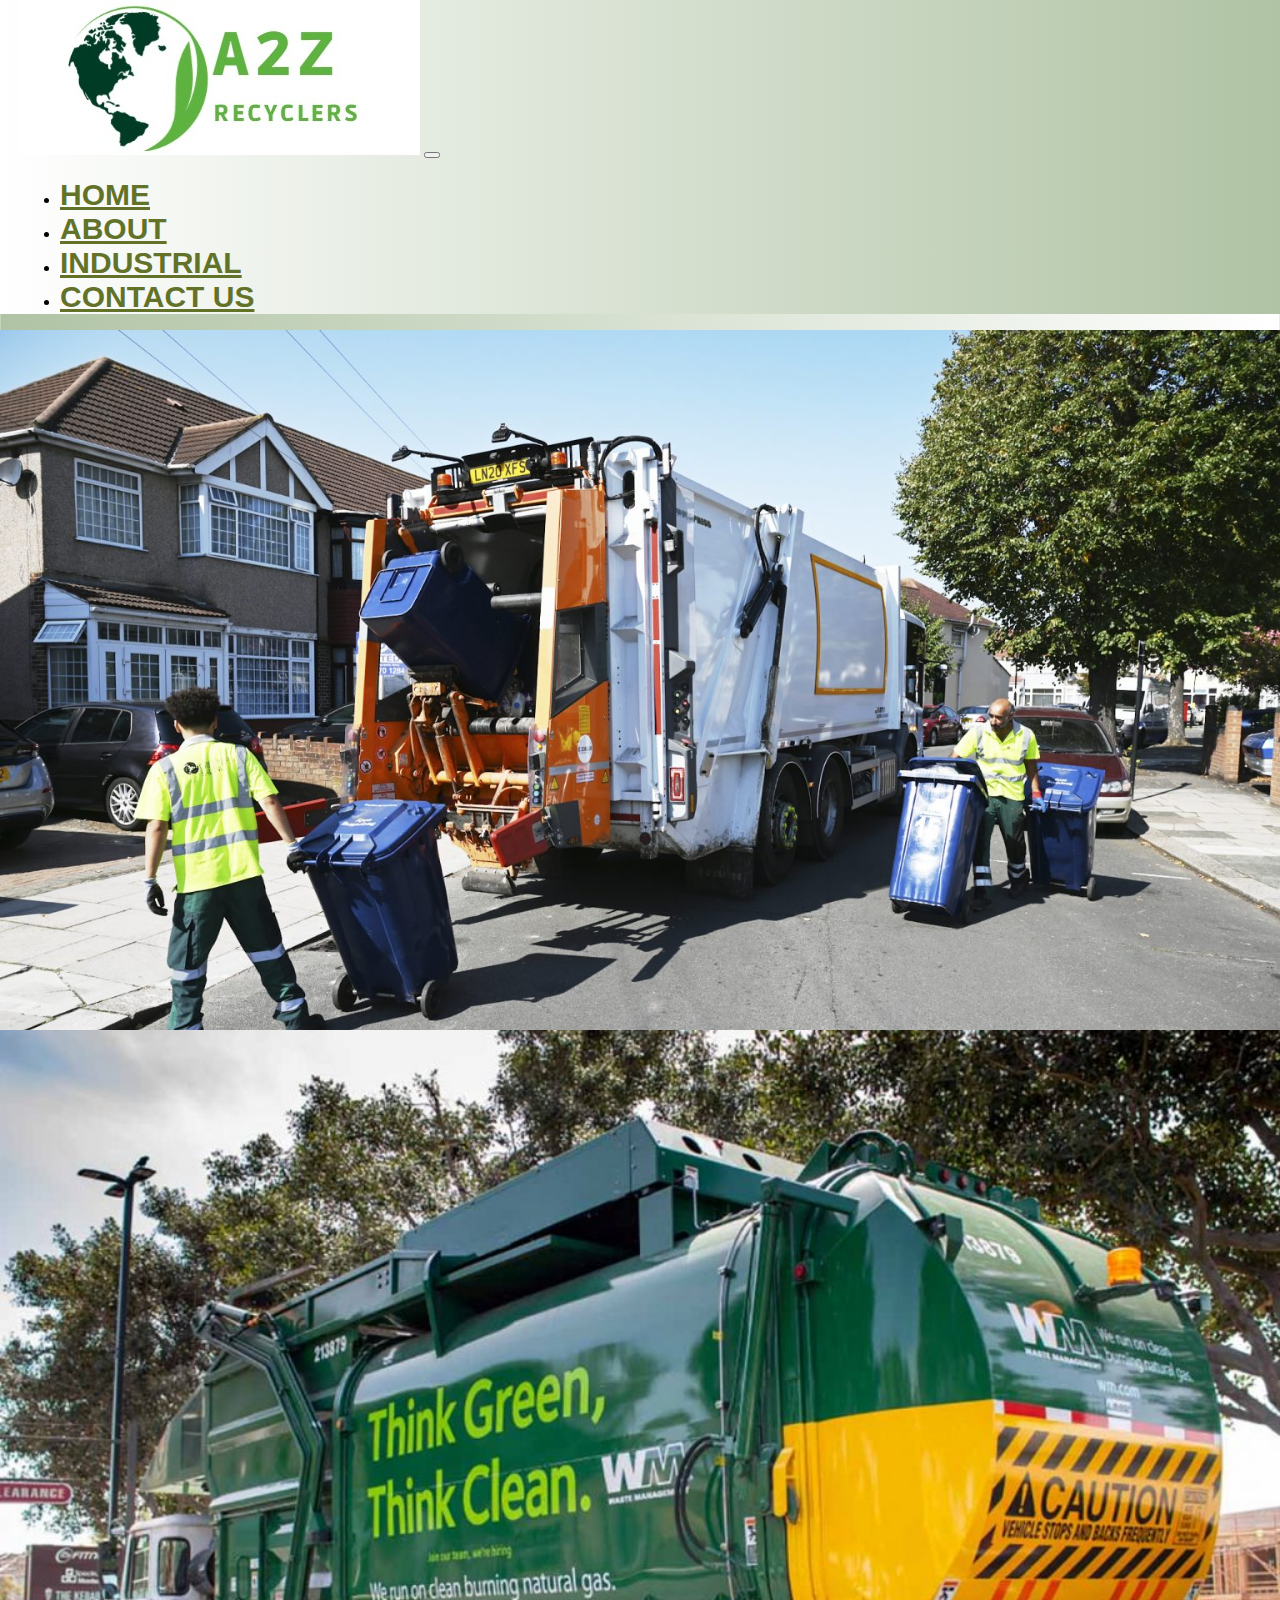
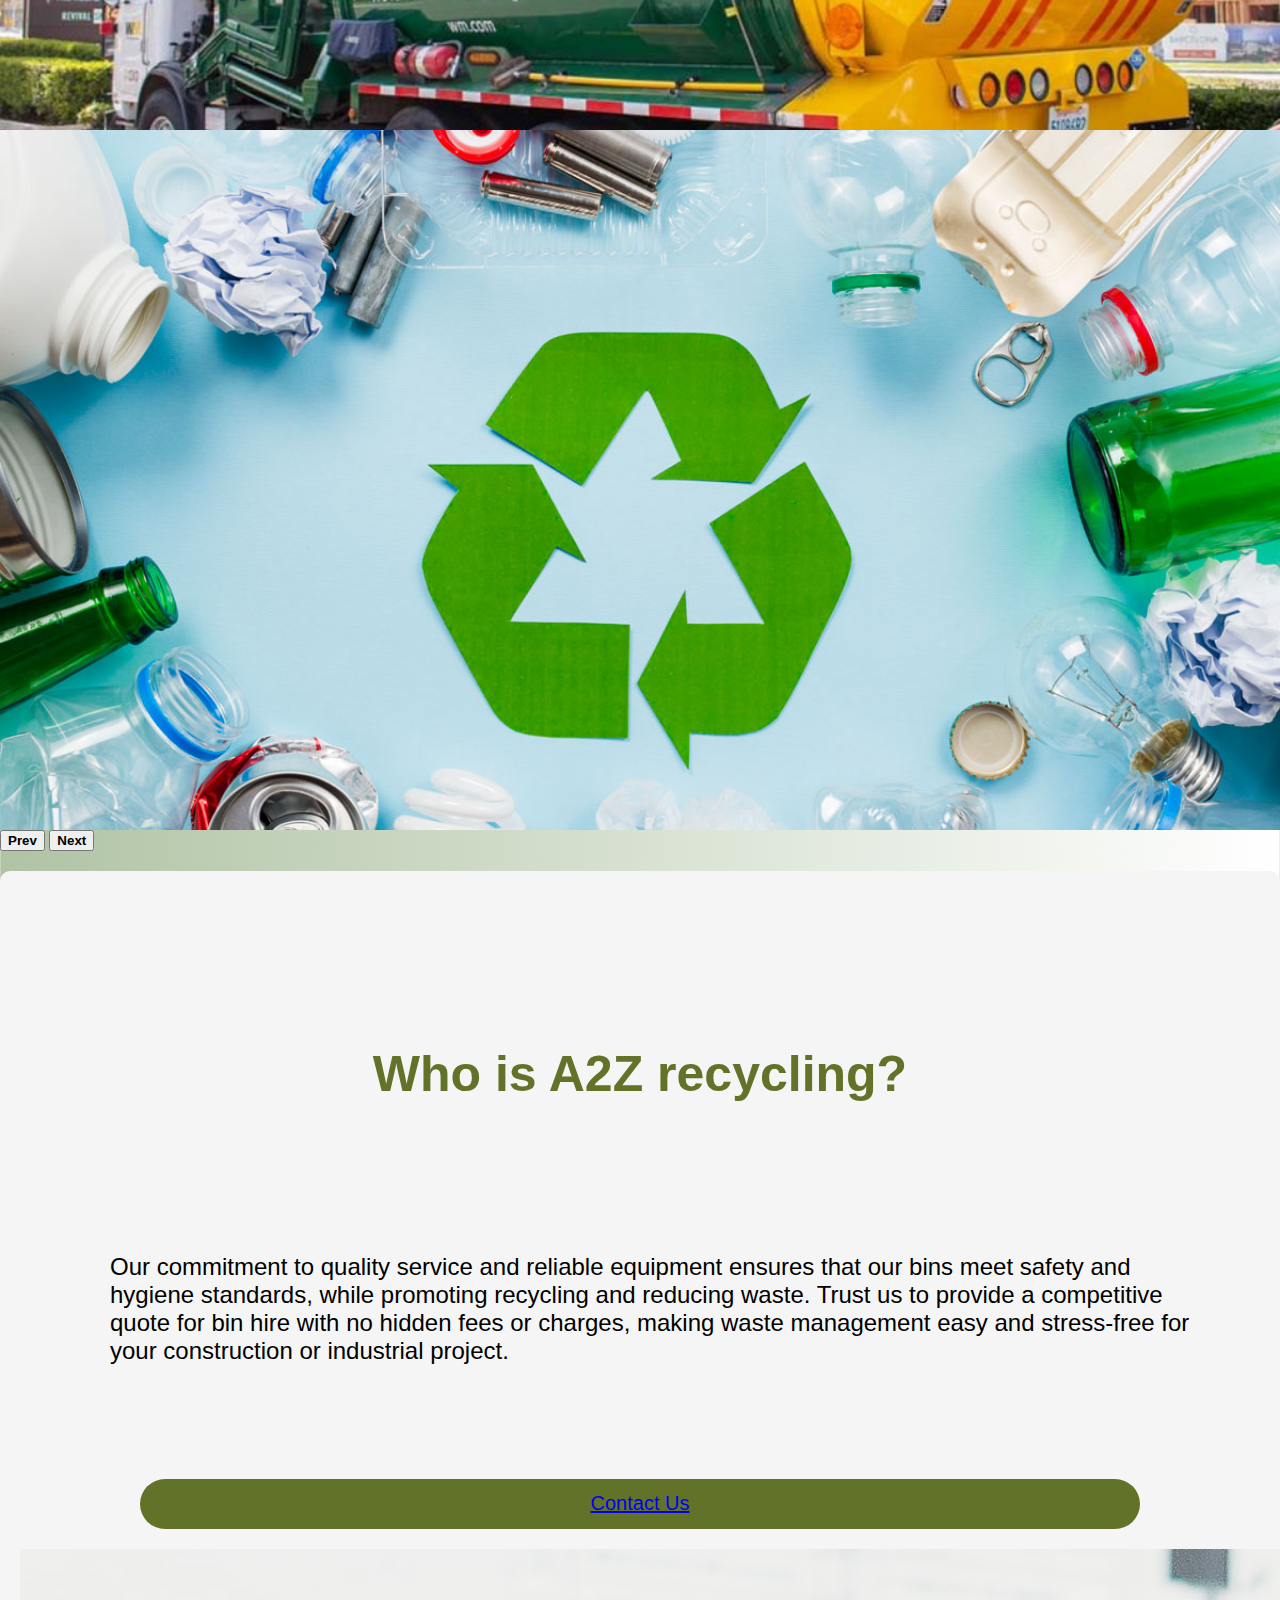
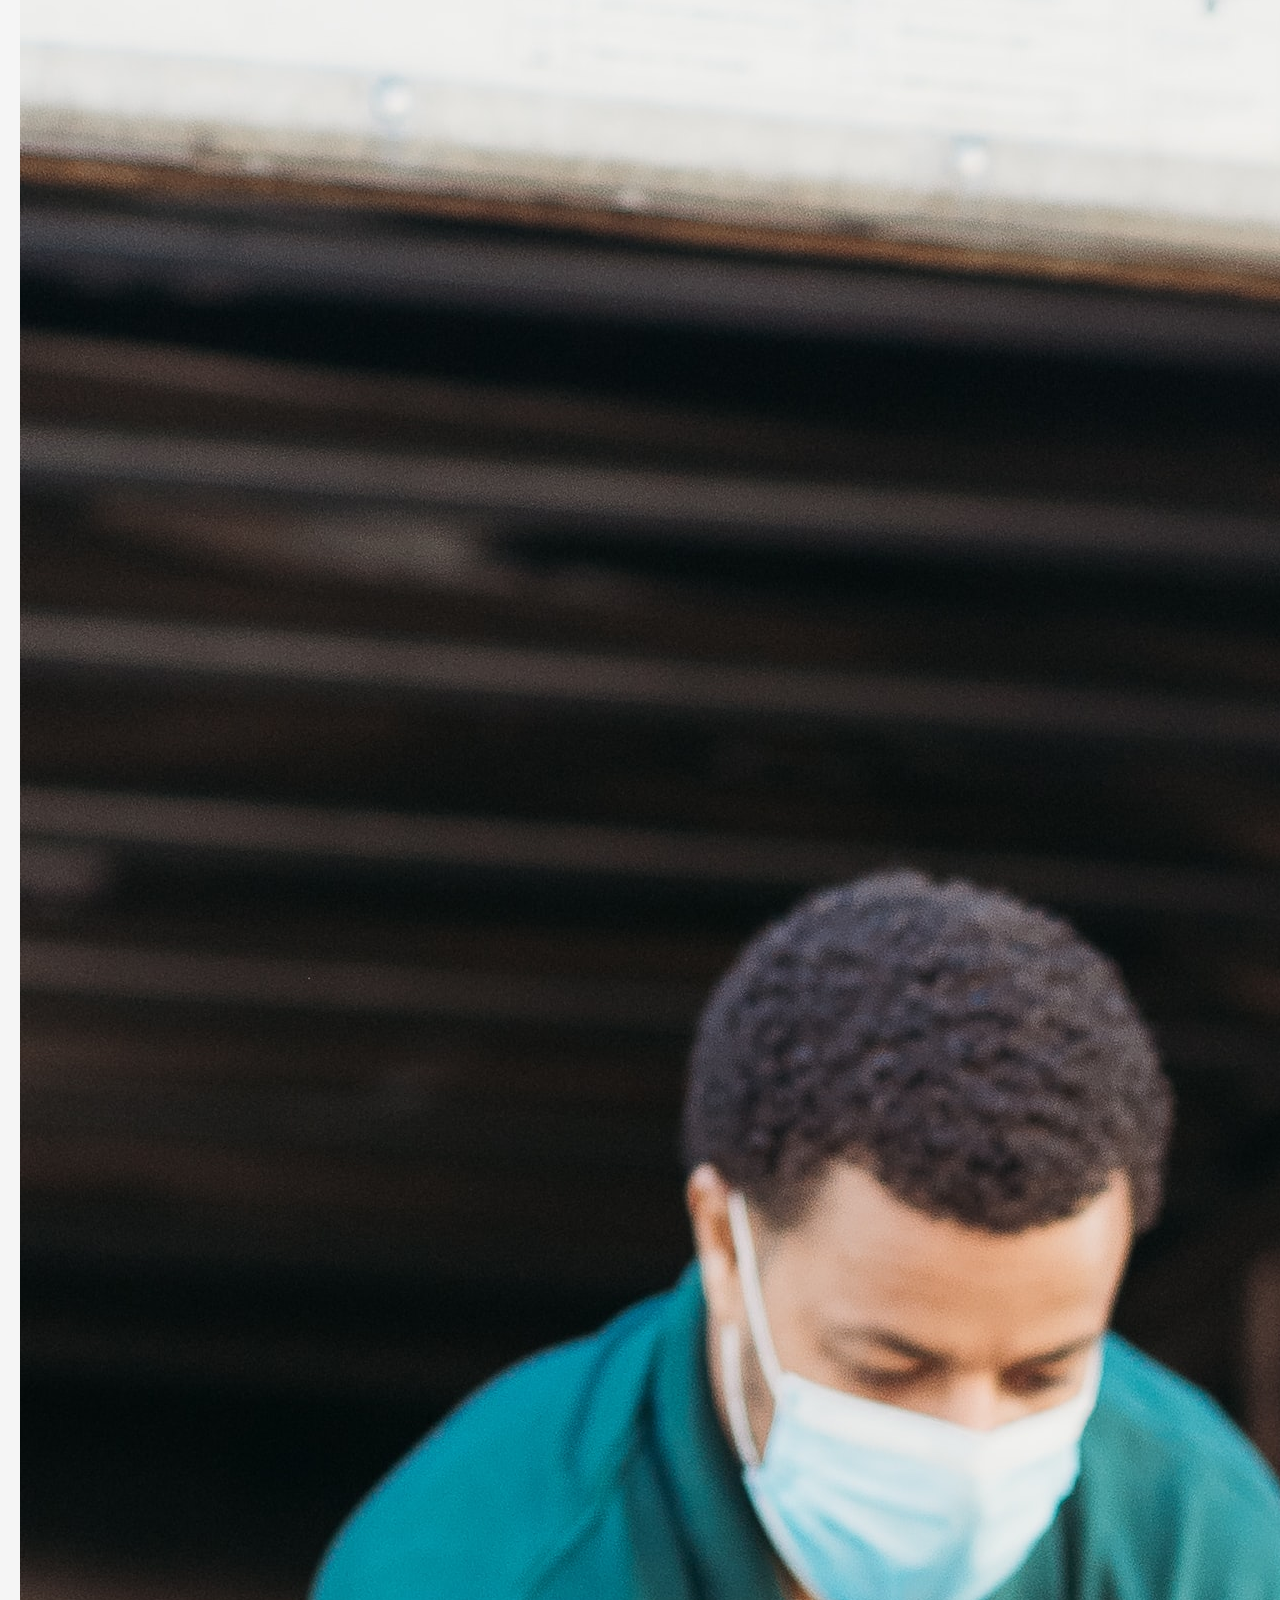
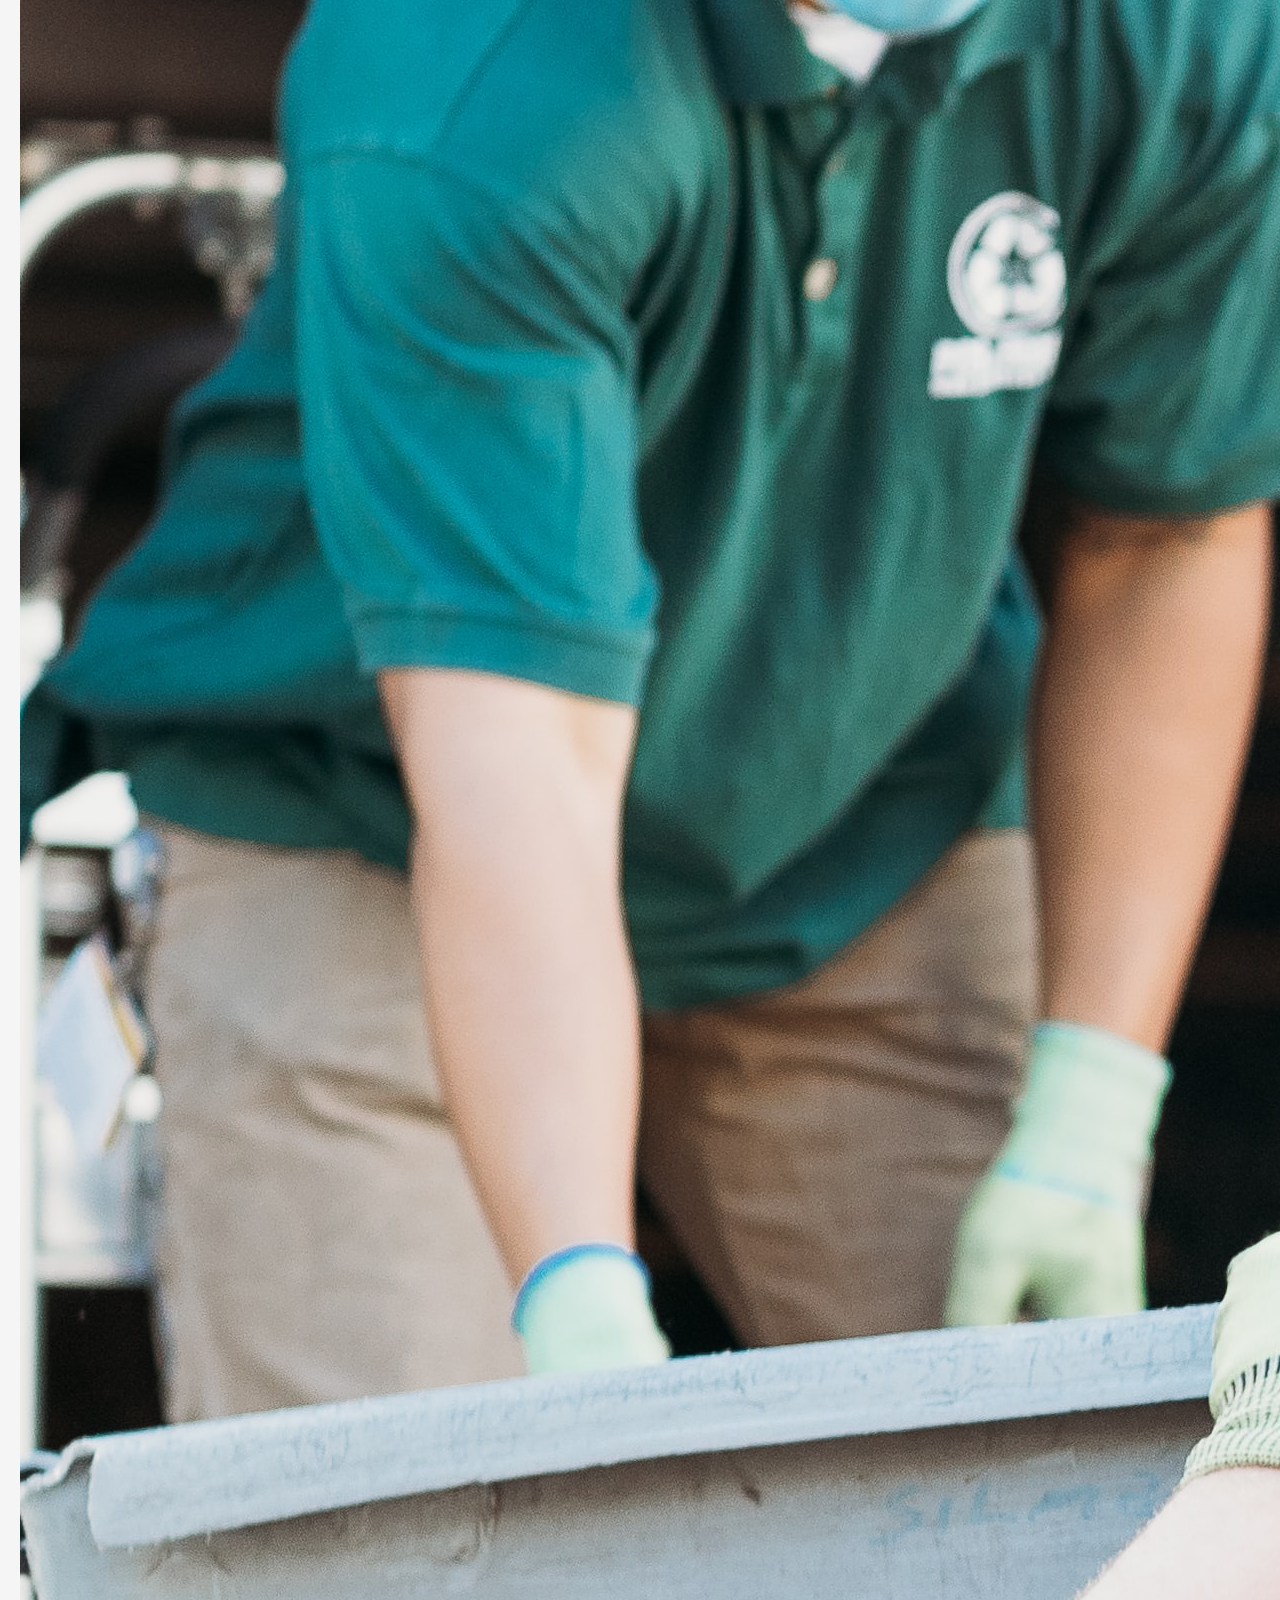
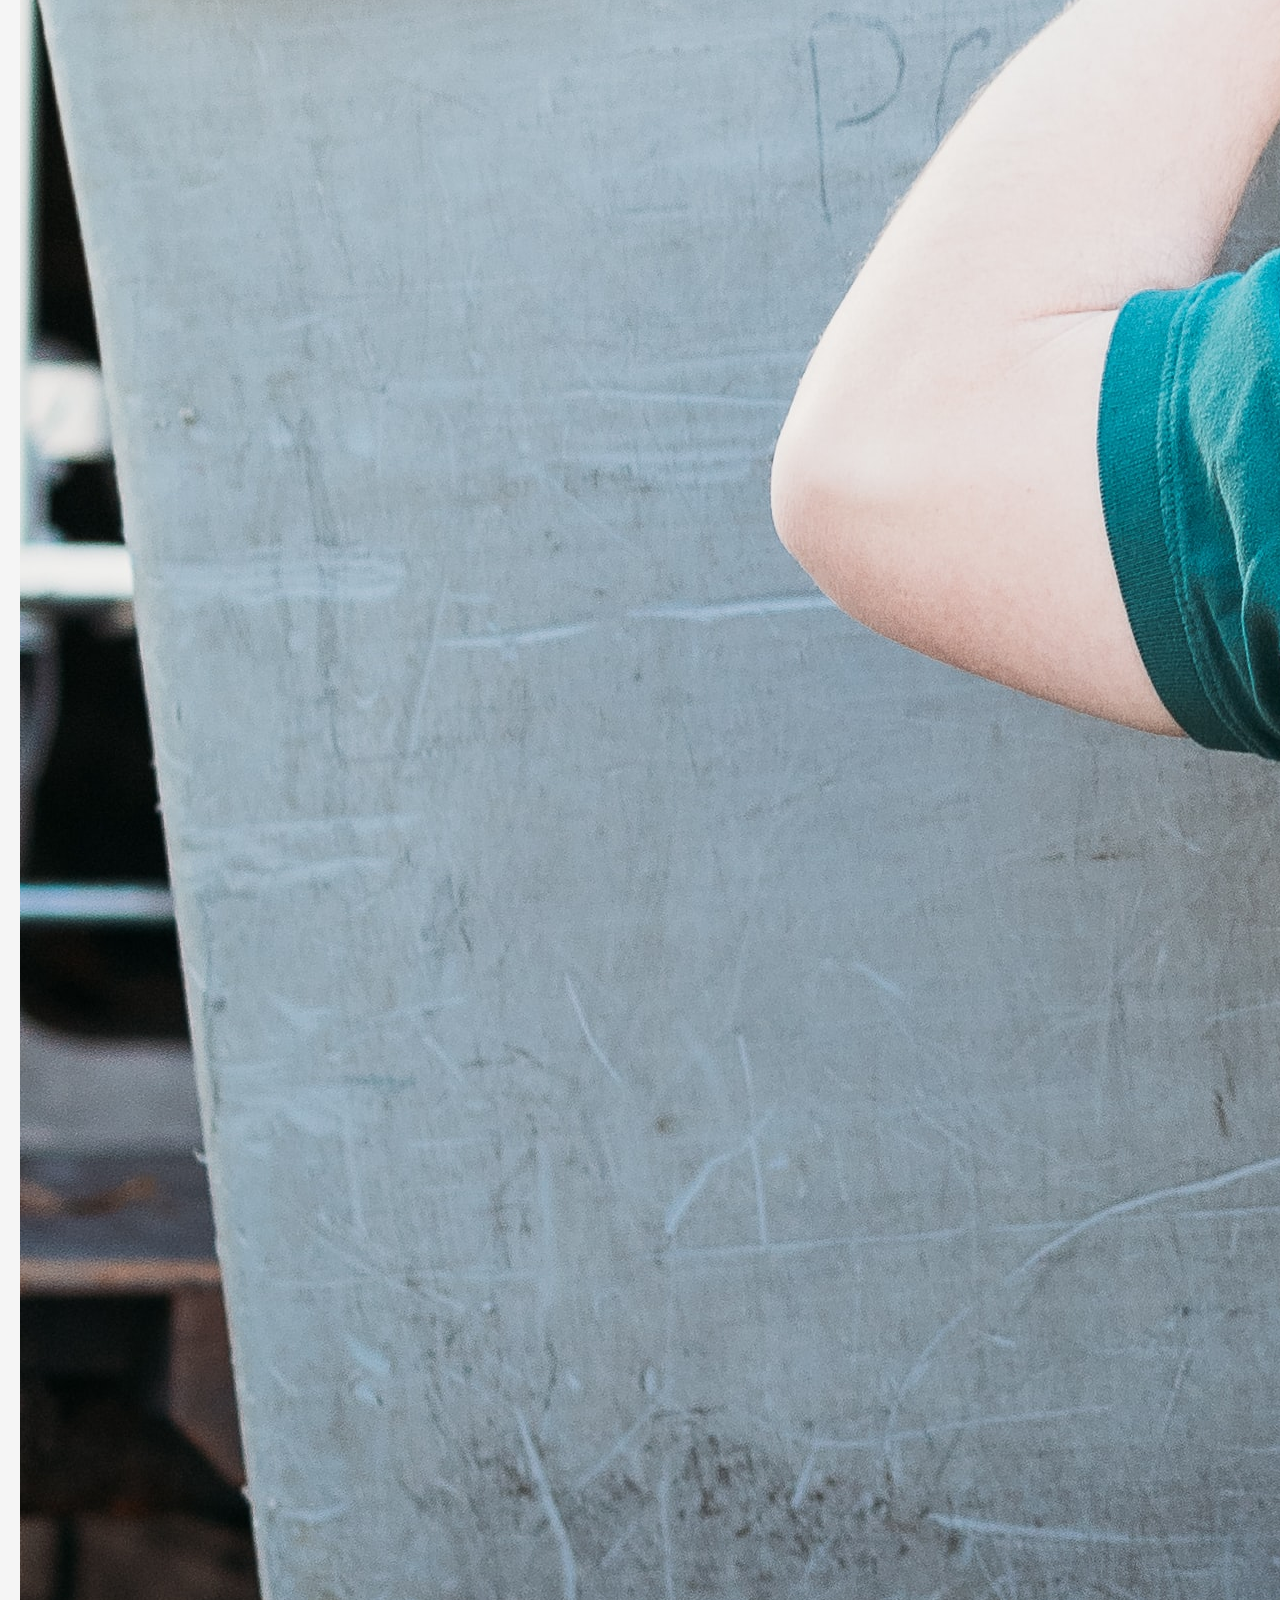
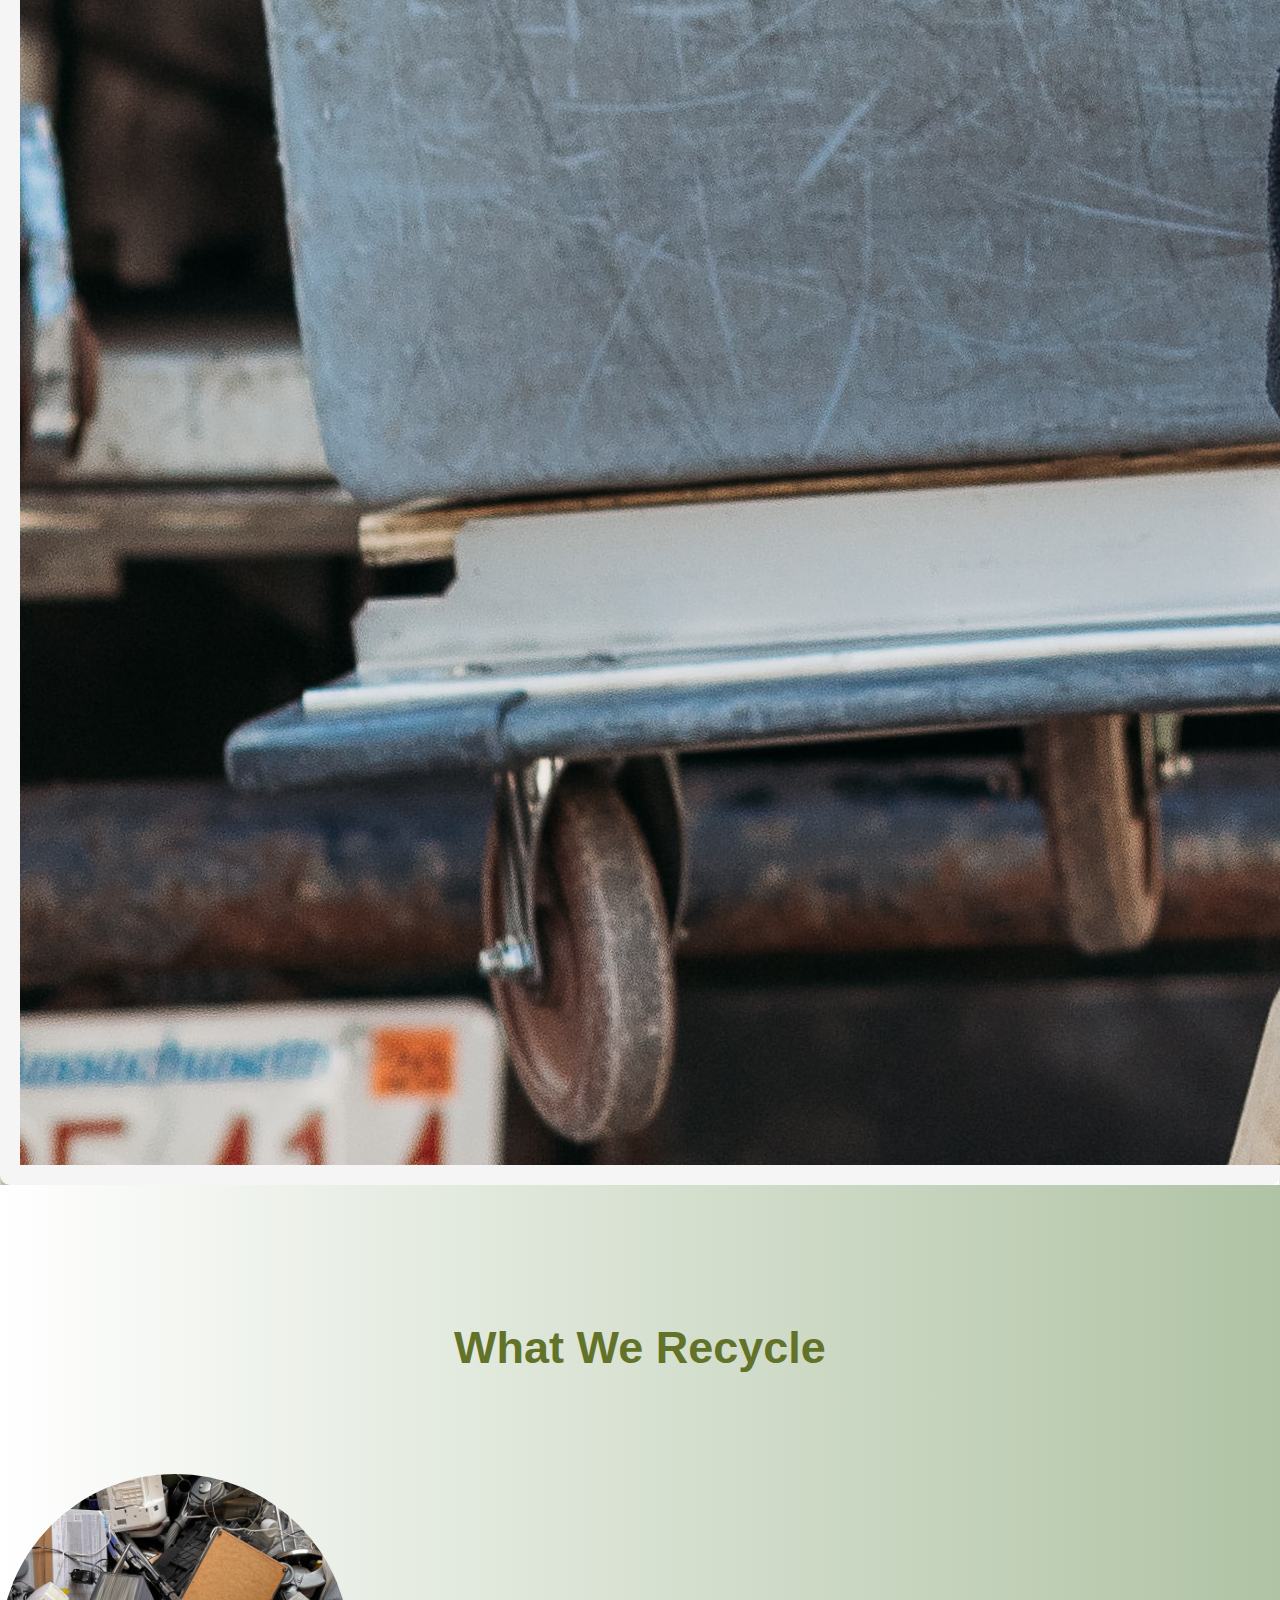
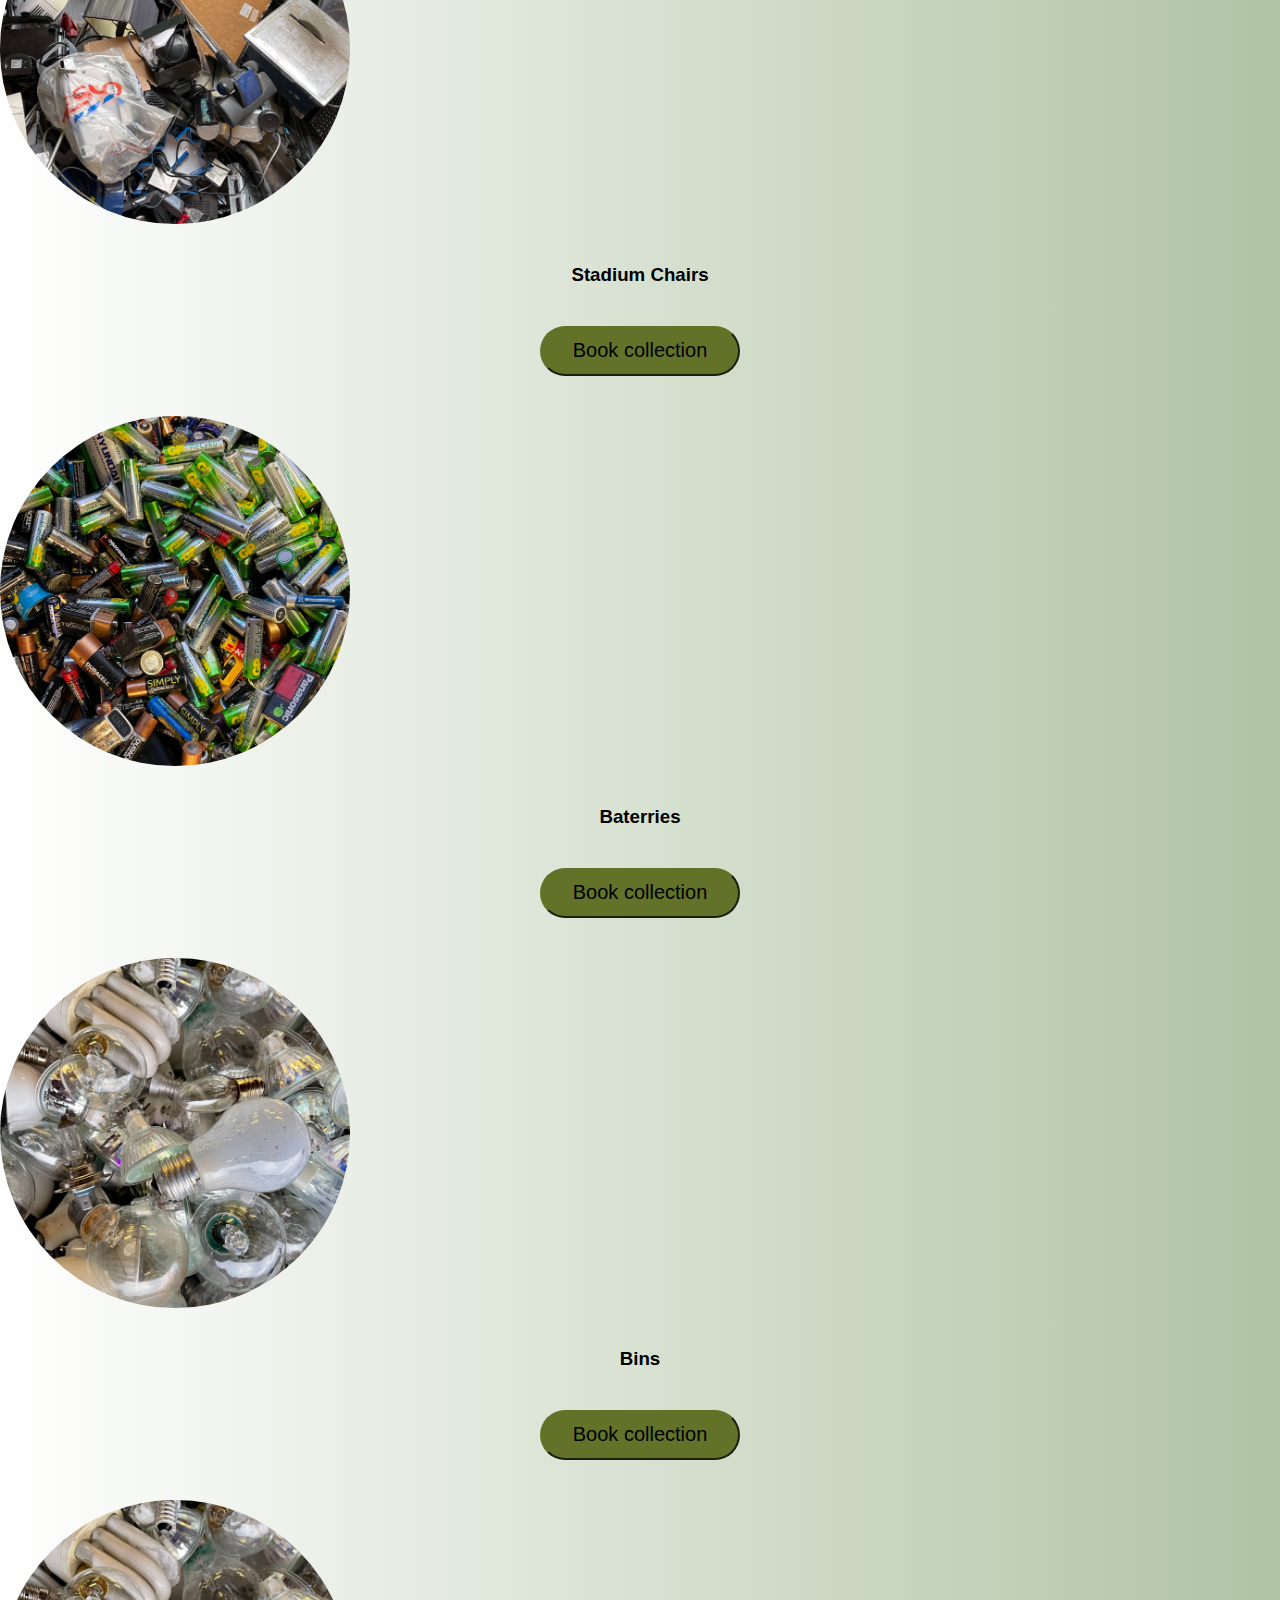
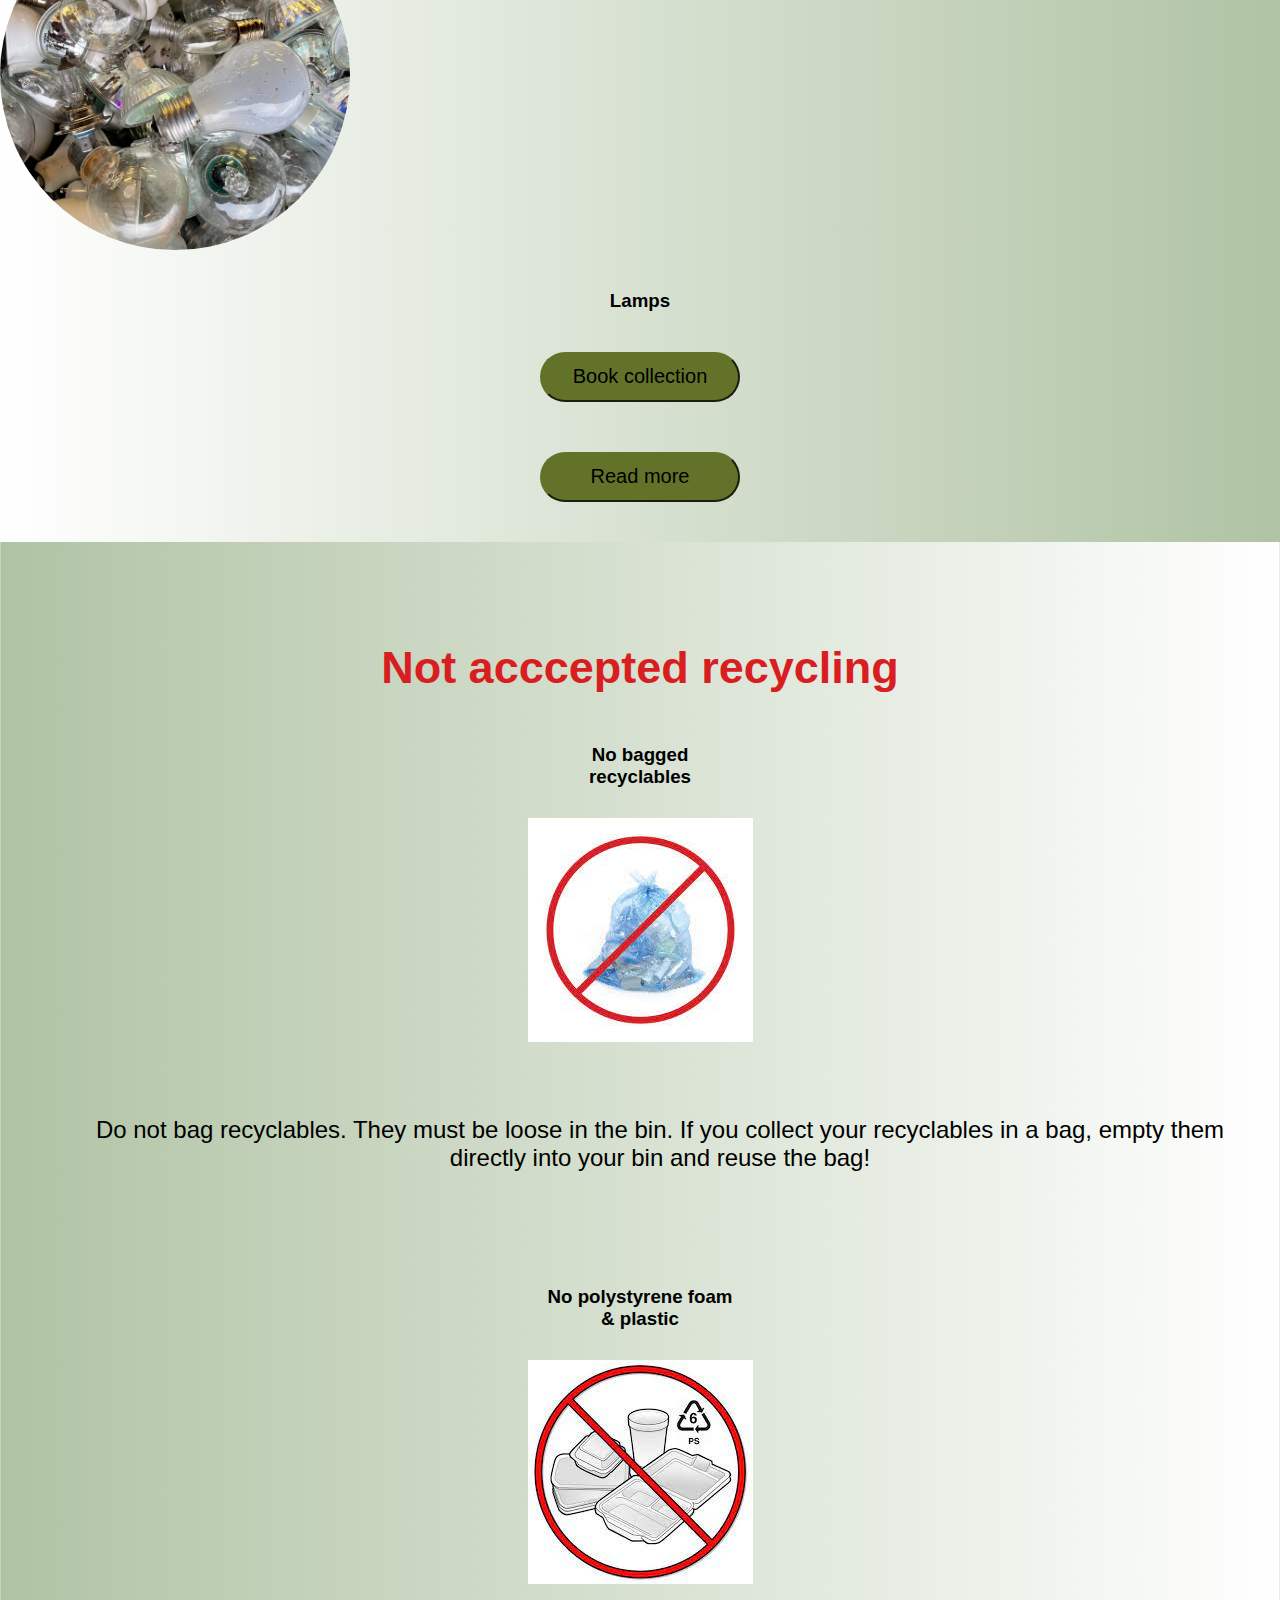
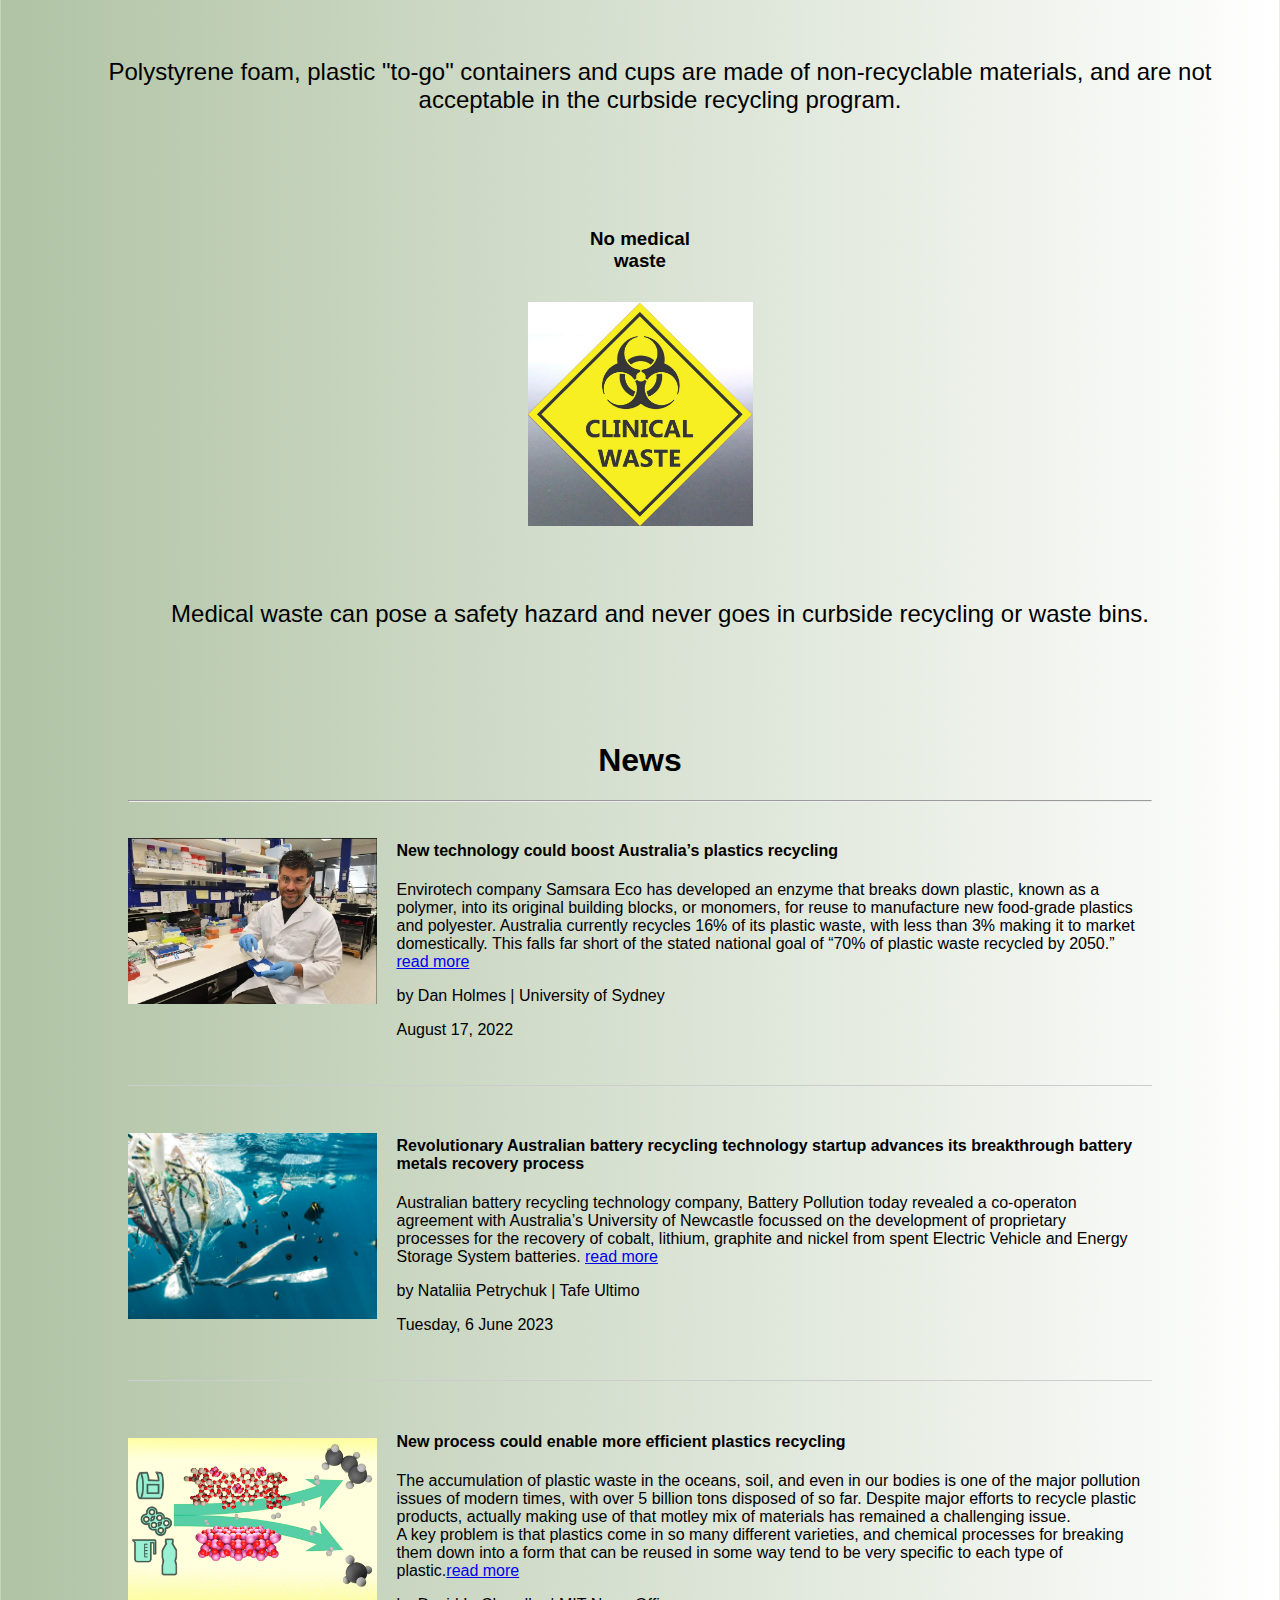
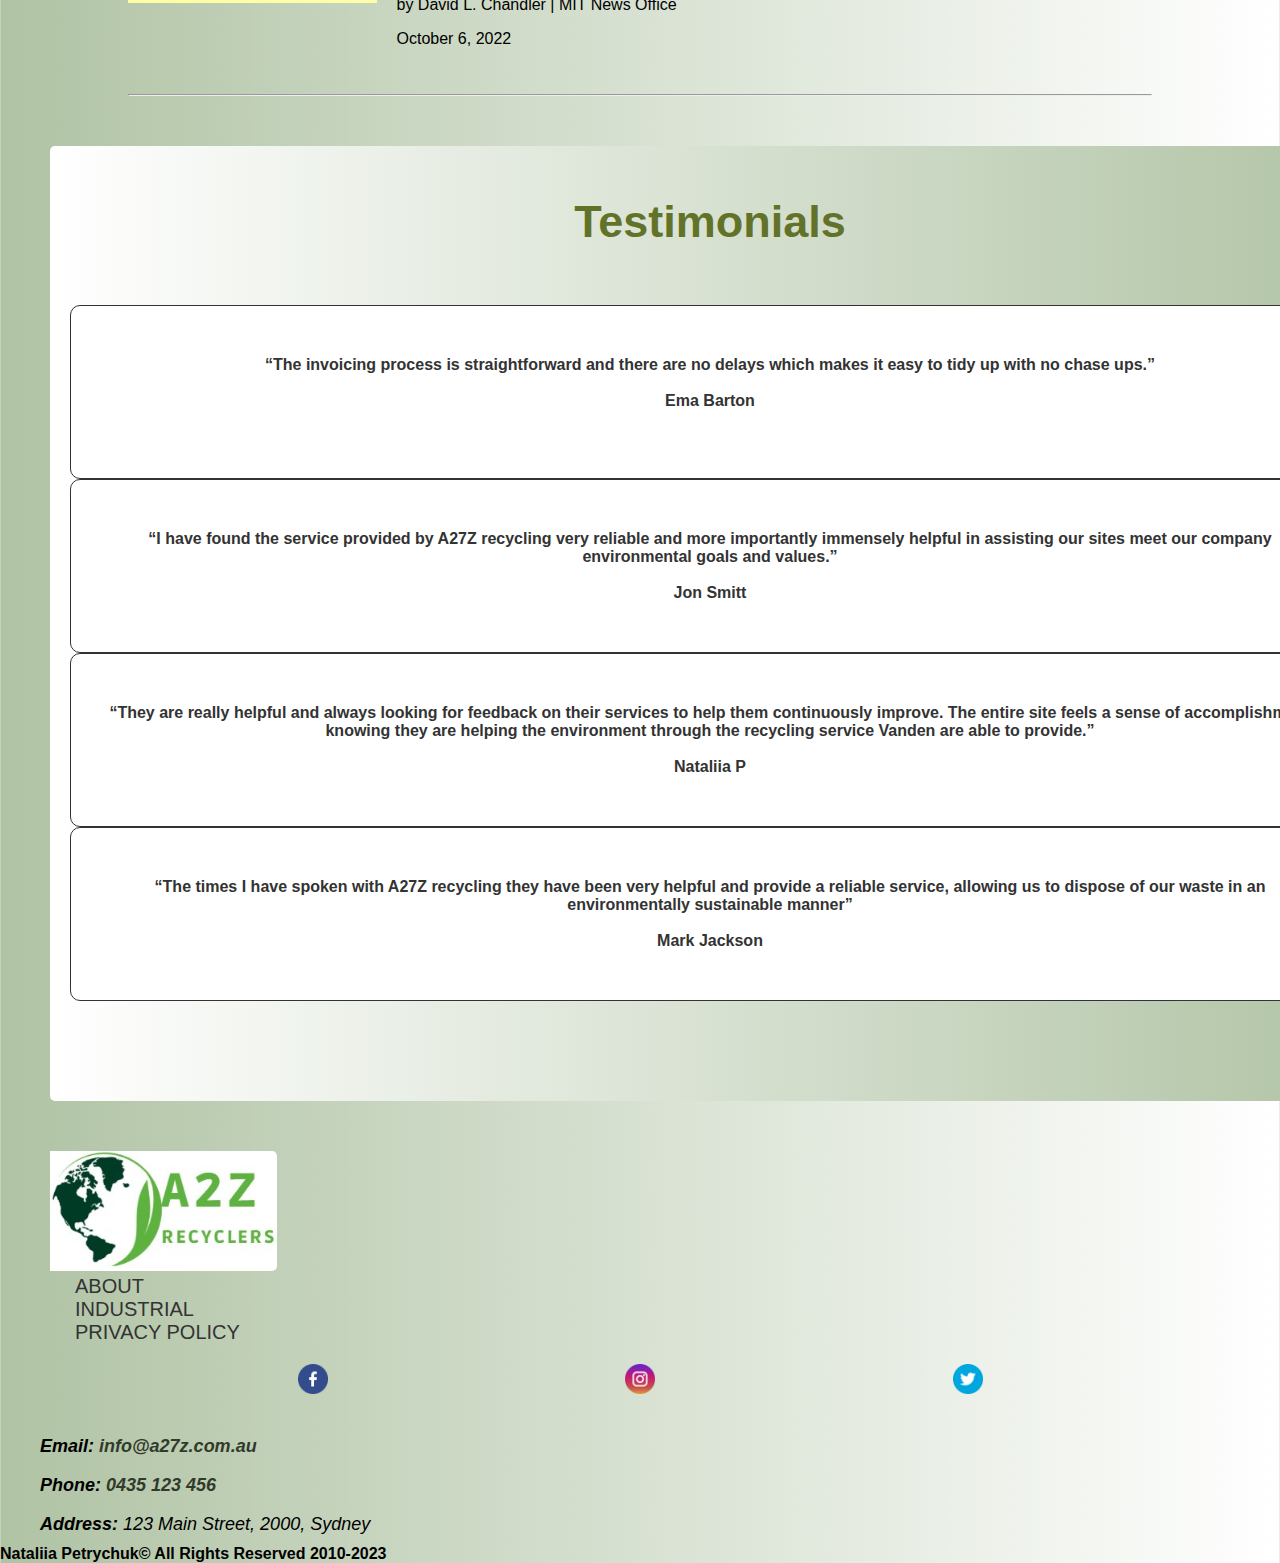
==== commit f3d3d2e8: "Contact us" ====
--- a/www/index.html
+++ b/www/index.html
@@ -54,11 +54,11 @@
             </div>
             <button class="carousel-control-prev" type="button" data-bs-target="#carouselInterval" data-bs-slide="prev">
                 <span class="carousel-control-prev-icon" aria-hidden="true"></span>
-                <span class="visually-hidden">Предыдущий</span>
+                <span class="visually-hidden">Prev</span>
             </button>
             <button class="carousel-control-next" type="button" data-bs-target="#carouselInterval" data-bs-slide="next">
                 <span class="carousel-control-next-icon" aria-hidden="true"></span>
-                <span class="visually-hidden">Следующий</span>
+                <span class="visually-hidden">Next</span>
             </button>
         </div>
 
@@ -125,7 +125,7 @@
                 </div>
             </div>
             <div class="container text-center mt-5">
-                <button class="btn btn-primary btn-read-more">Read more</button>
+                <button href="contact_us.html" class="btn btn-primary btn-read-more">Read more</button>
             </div>
         </div>
         <div class="container mt-5">
--- a/www/style/main.css
+++ b/www/style/main.css
@@ -53,7 +53,6 @@
   height: auto;
   object-fit: contain;
 }
-
 /*Video*/
 #myCarousel .carousel-inner {
     width: 100%;
@@ -131,8 +130,7 @@
   align-items: center !important;
   border-radius: 50%;
   overflow: hidden; /* Обрезаем изображение, чтобы оно заполнило всю область круга */
-  margin-bottom: 40px;
-  
+  margin-bottom: 40px; 
 }
 .rounded-circle-inner {
   width: 100%;
@@ -171,7 +169,6 @@
   display: block !important;
   width: 200px;
 }
-
 /* Центрирование кнопки "Read more" */
 .btn-read-more {
   margin: 0 auto !important;
@@ -183,7 +180,6 @@
 .text-center {
   text-align: center;
 }
-
 /* Стили для заголовков */
 .container.mt-5 h2 {
   margin-top: 20px;
@@ -194,17 +190,13 @@
 .container.mt-5 h3 {
   margin-bottom: 30px !important; 
 }
-
 /* Стили для изображений */
 .img-fluid {
   display: block;
   margin: 0 auto;
 }
-/* Стили для текста */
-
 /* Стили для блока Testimonials */
   .testimonials {
-   
     padding: 20px;
     width: 100%; /* Установите ширину блока в 100% ширины экрана */
     max-width: none; /* Уберите ограничение максимальной ширины, если оно есть */
@@ -221,8 +213,7 @@
     border: 1px solid #333; /* Добавляем бордер к карточке */
     border-radius: 10px; /* Закругляем углы */
     background-color: #fff;
-     /* Устанавливаем фоновый цвет карточки */
-    
+     /* Устанавливаем фоновый цвет карточки */   
 }
 .testimonials h2 {
     font-size: 45px !important;
@@ -297,7 +288,6 @@
     width: 80%; /* Ширина блока меньше основного контейнера */
     margin: 0 auto; /* Центрирование блока */
 }
-
 /* Стили для новостных блоков */
 .news-block {
     display: flex;
@@ -343,15 +333,15 @@
 {
   color: #323a2b;
   font-weight: 600;
+  text-decoration: none;
 }
 .col-md-4.contact-us P {
    margin-bottom: 10px;
-}
-
+   
+}
 /* Style for the "About Us" section */
 .about-us {
-    background-color: #f0f0f0;
-    
+    background-color: #f0f0f0;   
 }
 .about-us h1 {
   padding-top: 30px;
@@ -368,7 +358,6 @@
   padding-top: 70px;
   margin-bottom: 20px; /* Небольшие отступы между блоками */
 }
-
 .simpleCardsContent_block {
   position: relative;
   width: 100%;
@@ -379,7 +368,6 @@
   border-radius: 20px;
   overflow: hidden;
 }
-
 .simpleCardsContent_img {
   width: 100%;
   padding-bottom: 75%; /* Сохранение пропорций изображений (4:3) */
@@ -387,14 +375,12 @@
   position: relative;
   margin-bottom: -20px; /* Небольшие отступы между блоками */
 }
-
 .simpleCardsContent_img img {
   position: absolute;
   width: 100%;
   height: 100%;
   object-fit: cover; /* Заполнение всей площади изображения */
 }
-
 .simpleCardsContent_content {
   background-color: rgba(255, 255, 255, 0.9); /* Прозрачный белый фон для текстового блока */
   padding: 25px; /* Поля вокруг текстового блока */
@@ -430,6 +416,84 @@
     object-fit: cover; /* Заполнение всей области изображения */
     display: block; /* Убрать лишние промежутки вокруг изображения */
 }
+/*Block what we recycling */
+.textWithImage {
+    display: flex;
+    align-items: center;
+    padding: 40px 0;
+    background: linear-gradient(90deg, rgba(255, 255, 255, 0) 0%, white 100%);
+}
+.textWithImage_container {
+    display: flex;
+    align-items: center;
+    width: 80%;
+    margin-left: 150px;
+    border-radius: 20px;
+    background: linear-gradient(to right, #fff, #b0c3a4);
+    /* Устанавливаем фиксированные размеры для блока */
+    width: 1457px; /* Ширина блока */
+    height: 441px; /* Высота блока */
+}
+.textWithImage_media {
+    flex: 0 0 541px; /* Фиксированная ширина изображения */
+    height: 334px; /* Высота изображения */
+    overflow: hidden; /* Обрезаем изображение, если оно превышает размер контейнера */
+}
+.textWithImage_media img {
+    width: 100%;
+    height: 100%;
+    object-fit: cover; /* Заполнение всей области изображения без искажений */
+}
+.textWithImage_text {
+    flex: 1;
+    max-width: 555px; /* Максимальная ширина текстового блока */
+    padding: 0 20px;
+    color: #627329; 
+}
+.textWithImage_title {
+    font-size: 24px;
+    margin-bottom: 10px;
+}
+.textWithImage_body {
+    font-size: 16px;
+    line-height: 1.5;
+    margin-bottom: 20px;
+}
+.textWithImage_button {
+  align-items: center;
+  background-color: #627329;
+  border-radius: 30px;
+  display: flex;
+  justify-content: center; /* Горизонтальное выравнивание по центру */
+  align-items: center; 
+  margin: 0 100px;
+  height: 50px;
+  font-size: 20px;
+  border-color: #627329;
+  color: #fff;
+}
+.textWithImage_button:hover {
+  background-color: #fff;
+  color: #627329;
+  text-decoration: none;
+  font-weight: 600;
+  border-color: 1px solid #627329;
+}
+/*Banner industrial*/
+.banner {
+    width: 100%;
+    height: 250px; /* Установите желаемую высоту */
+    overflow: hidden;
+    margin-bottom: 30px;
+}
+.banner img {
+    width: 100%;
+    height: 100%;
+    object-fit: cover; /* Обрезать изображение, сохраняя пропорции */
+    display: block;
+    
+}
+
 /* Чтобы адаптировать размер слайдов для мобильных устройств, добавьте медиа-запросы */
 @media (max-width: 768px) {
   .carousel-item {
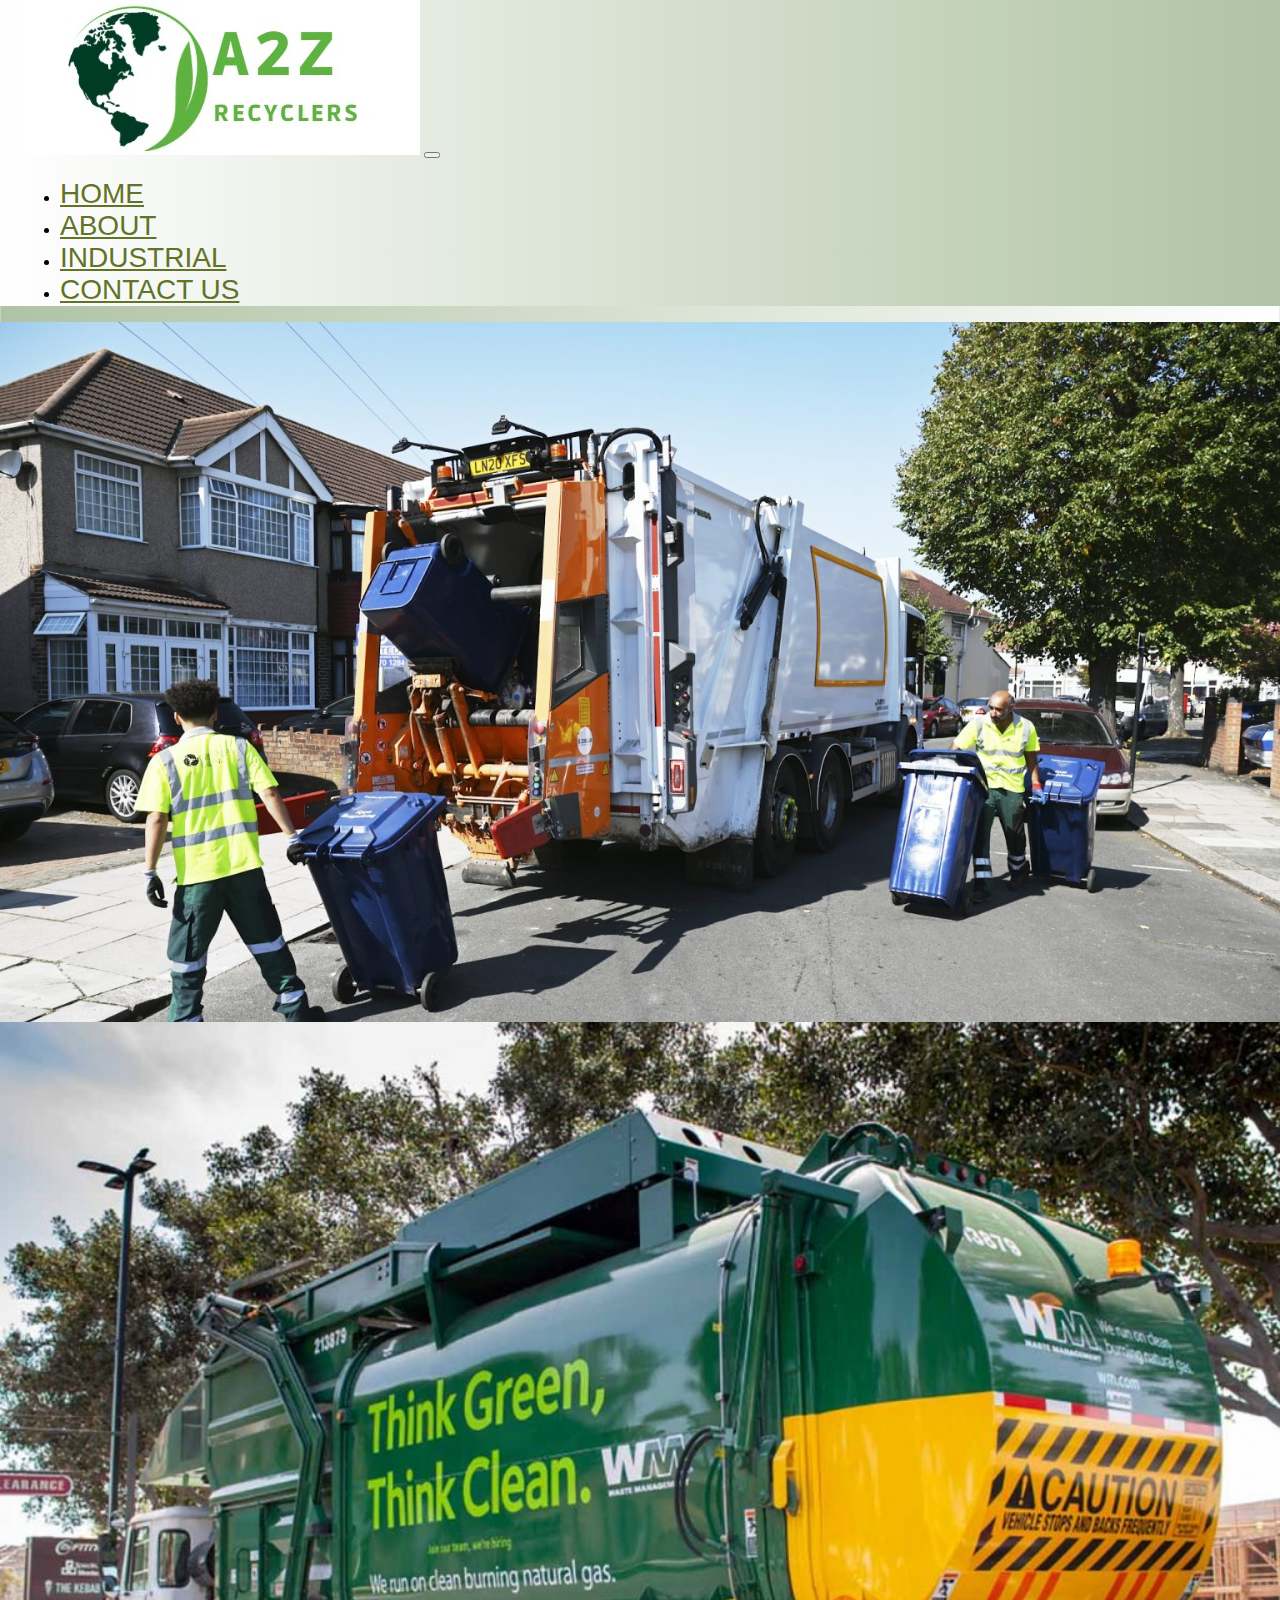
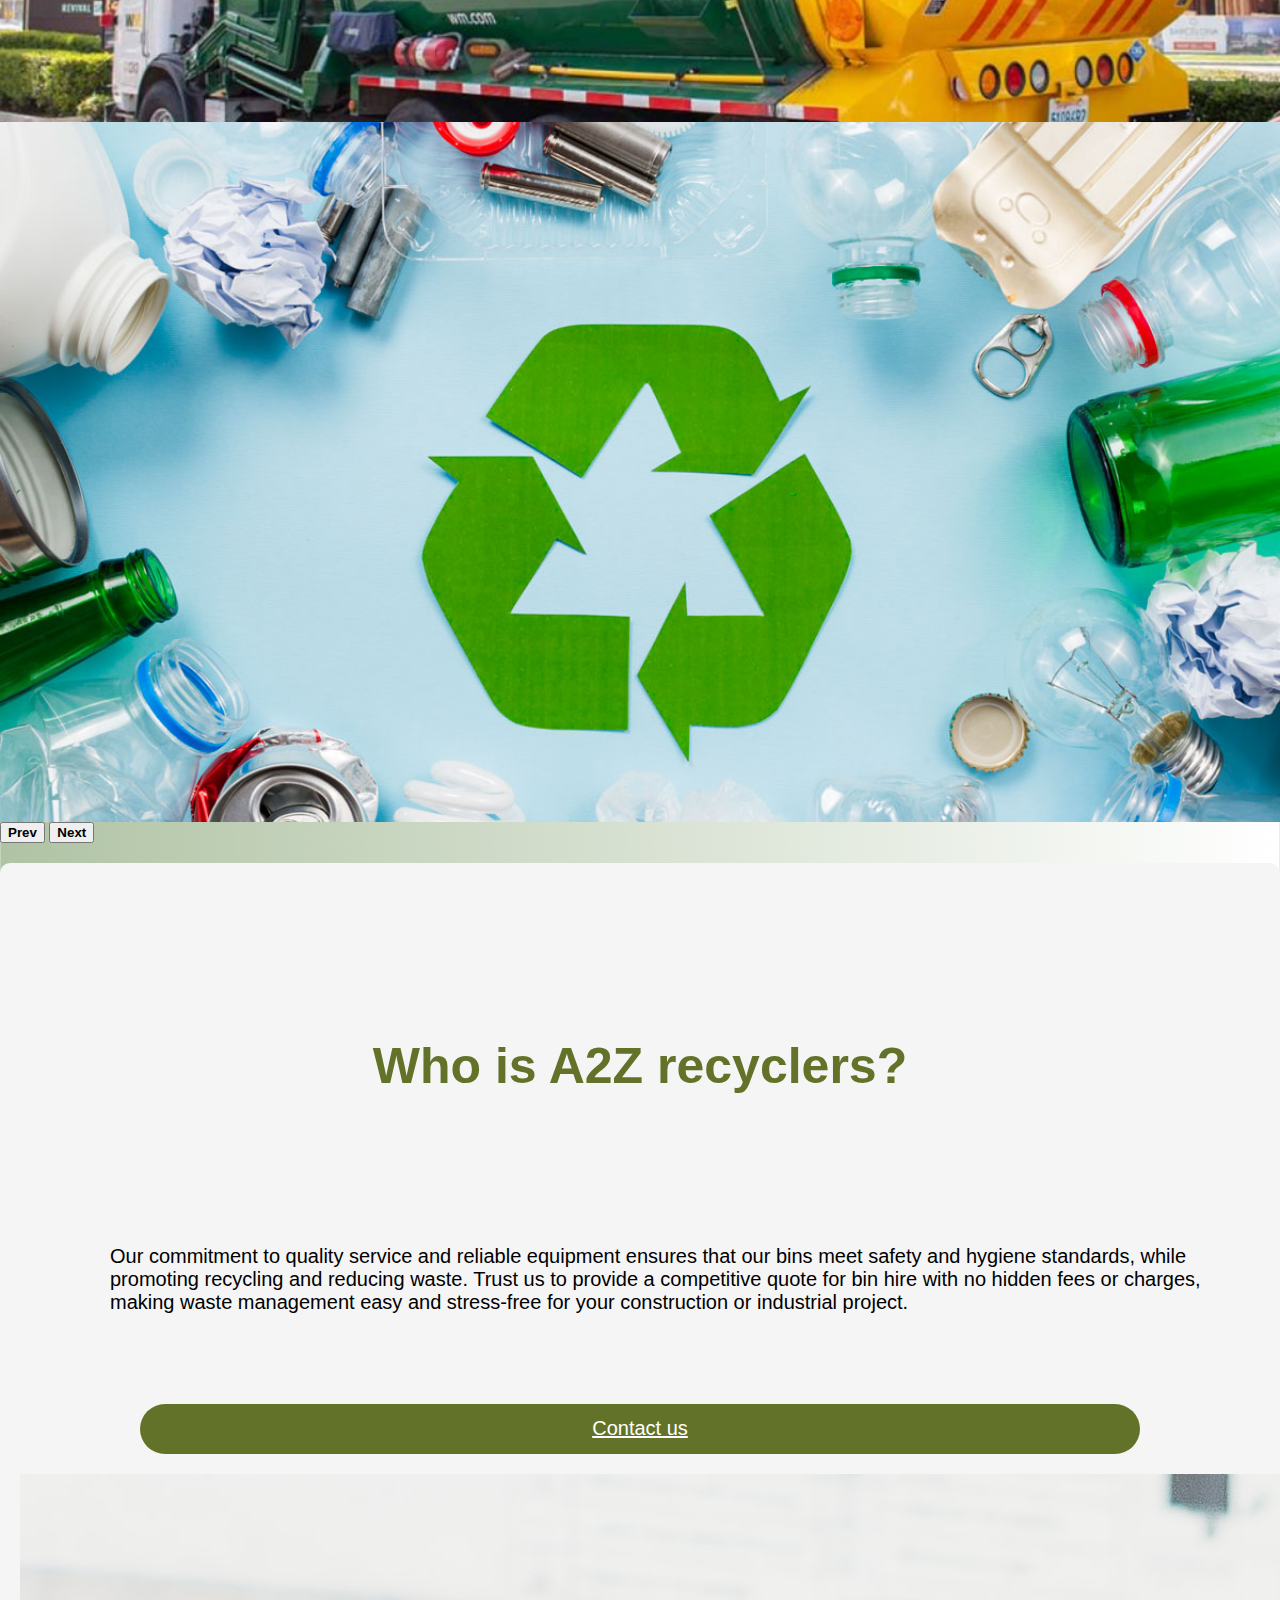
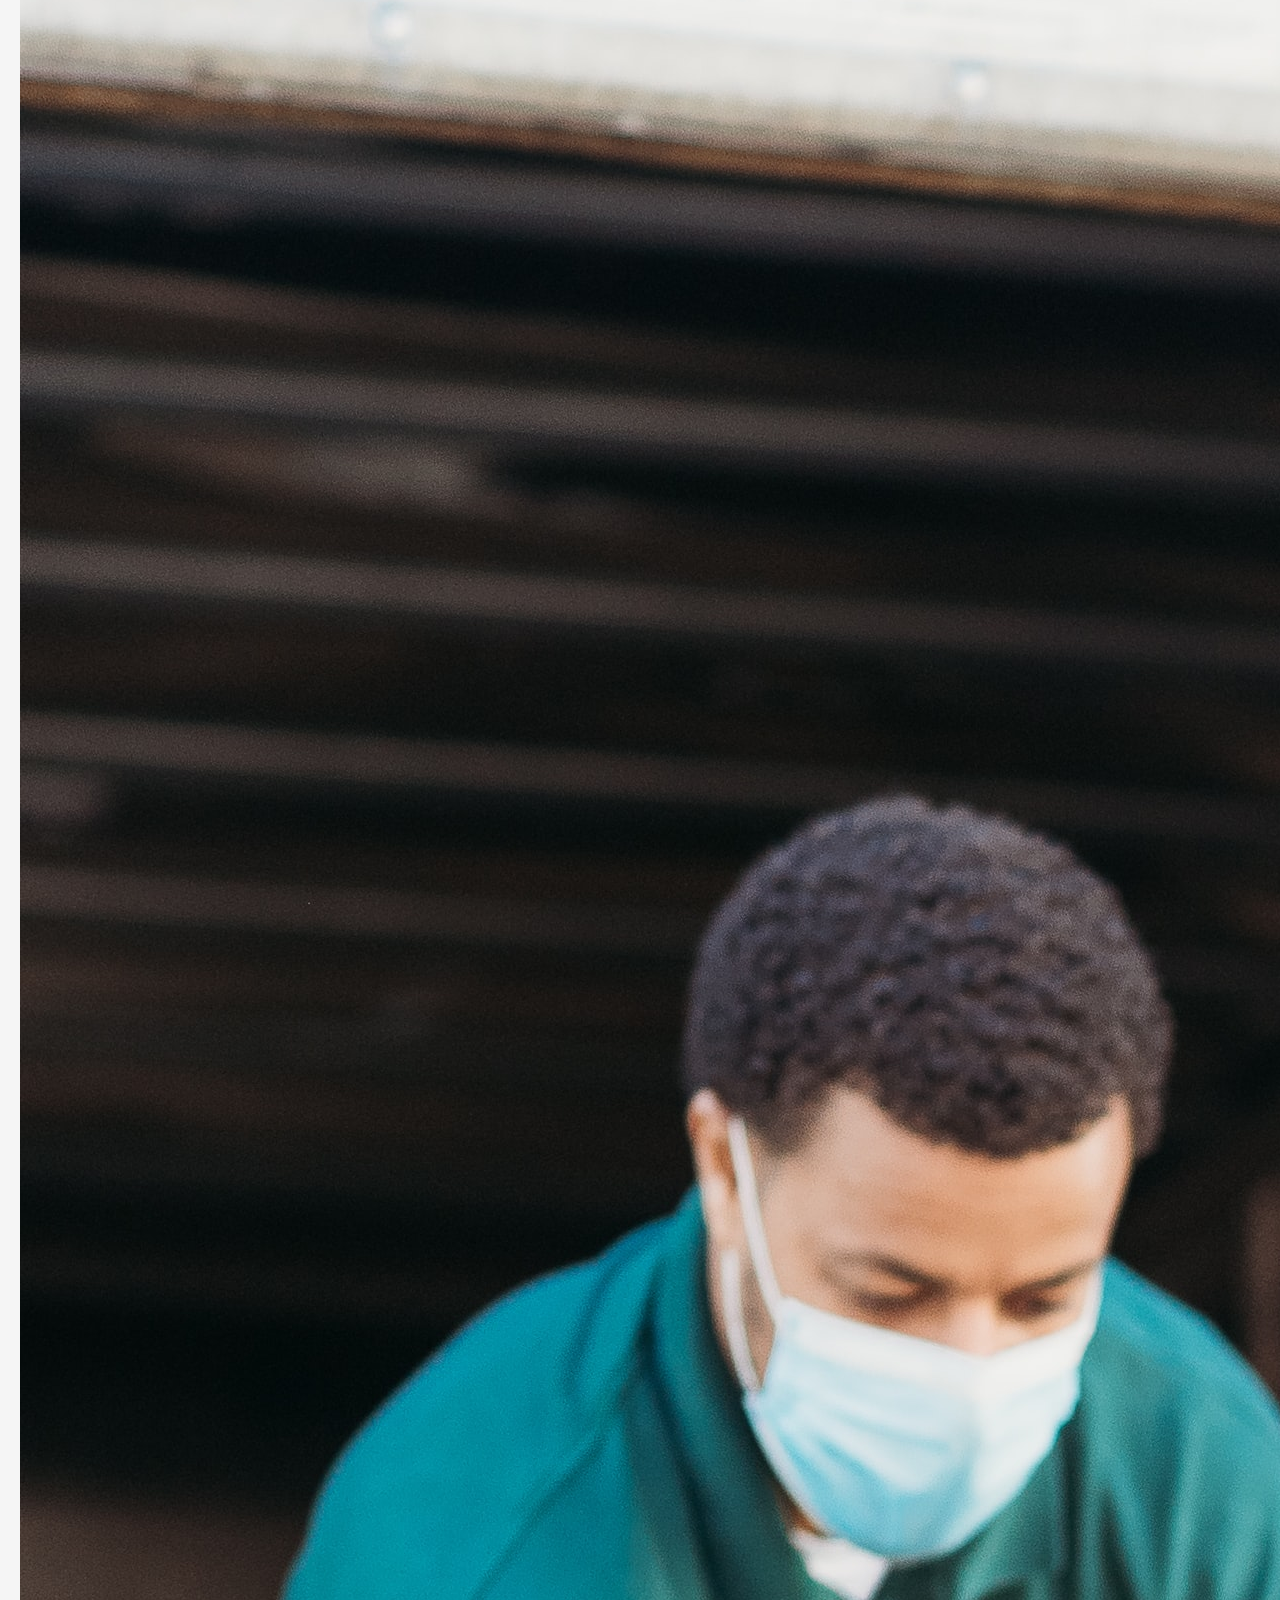
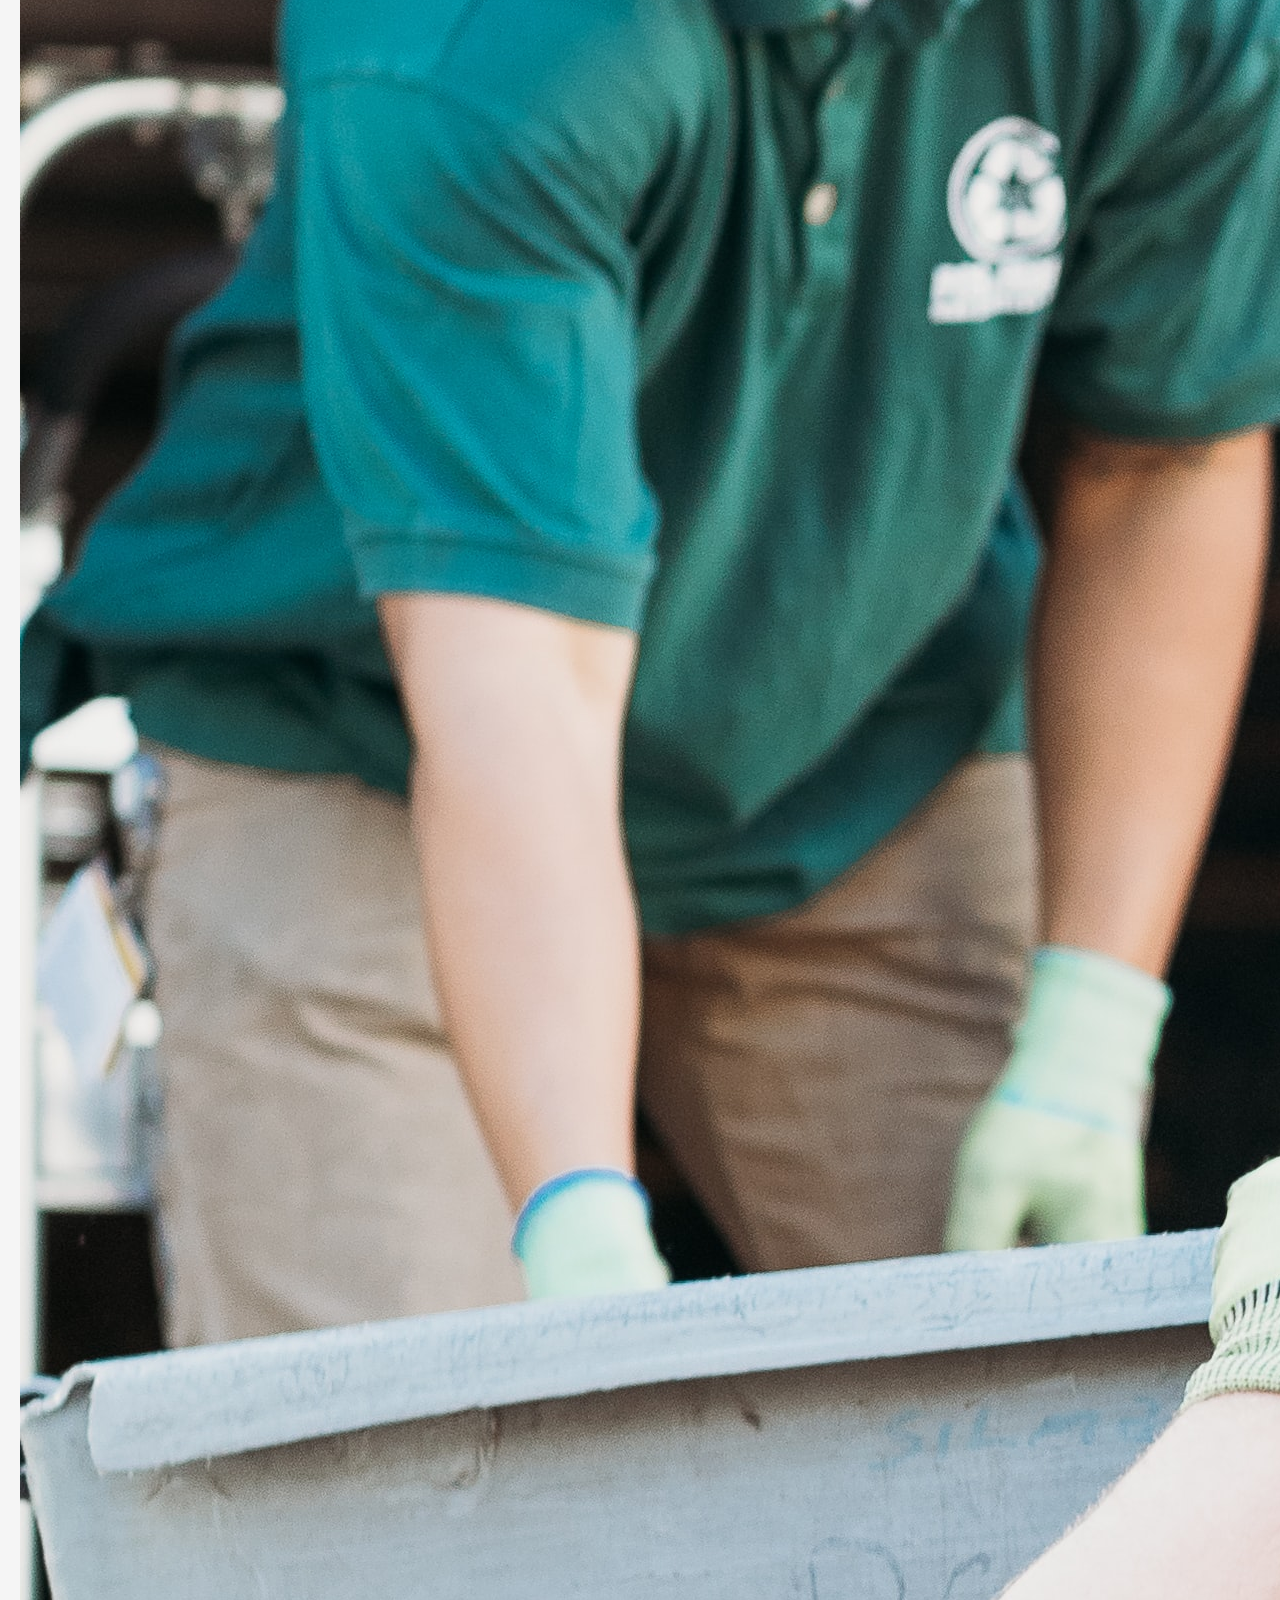
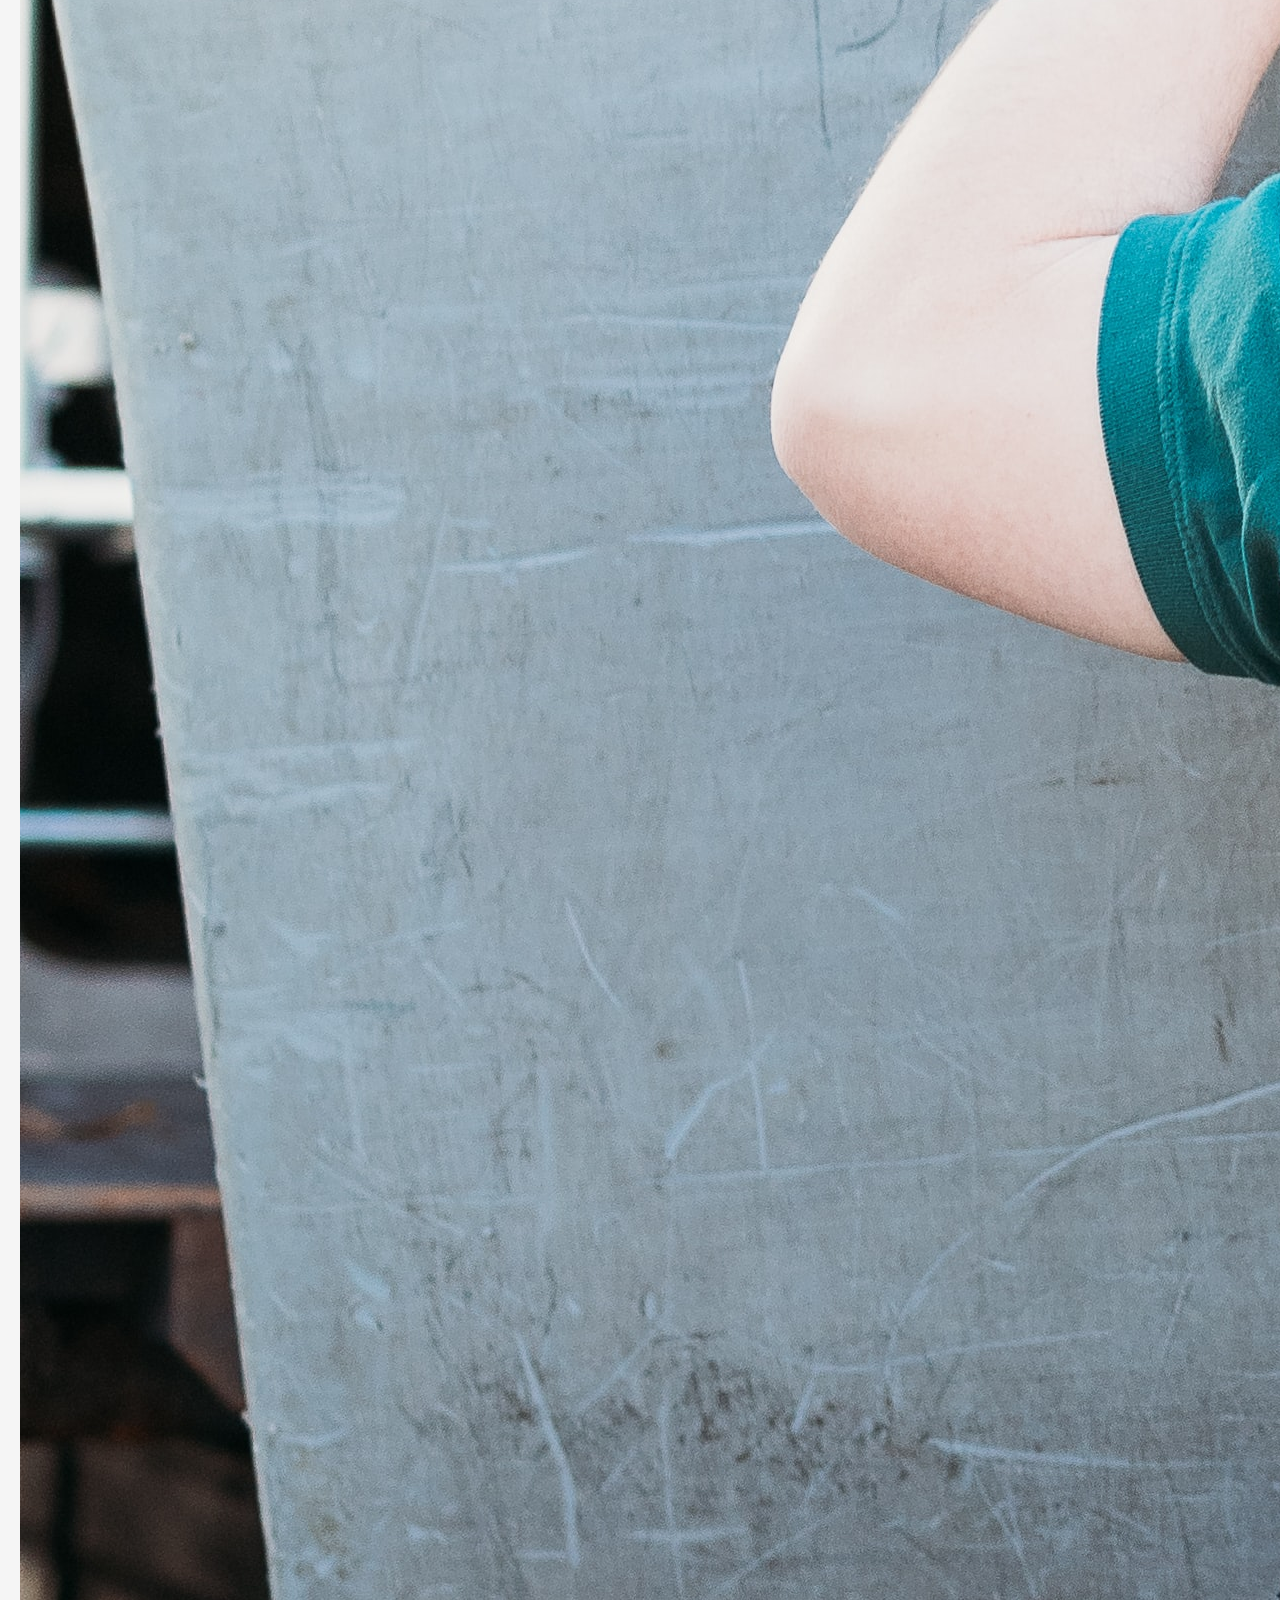
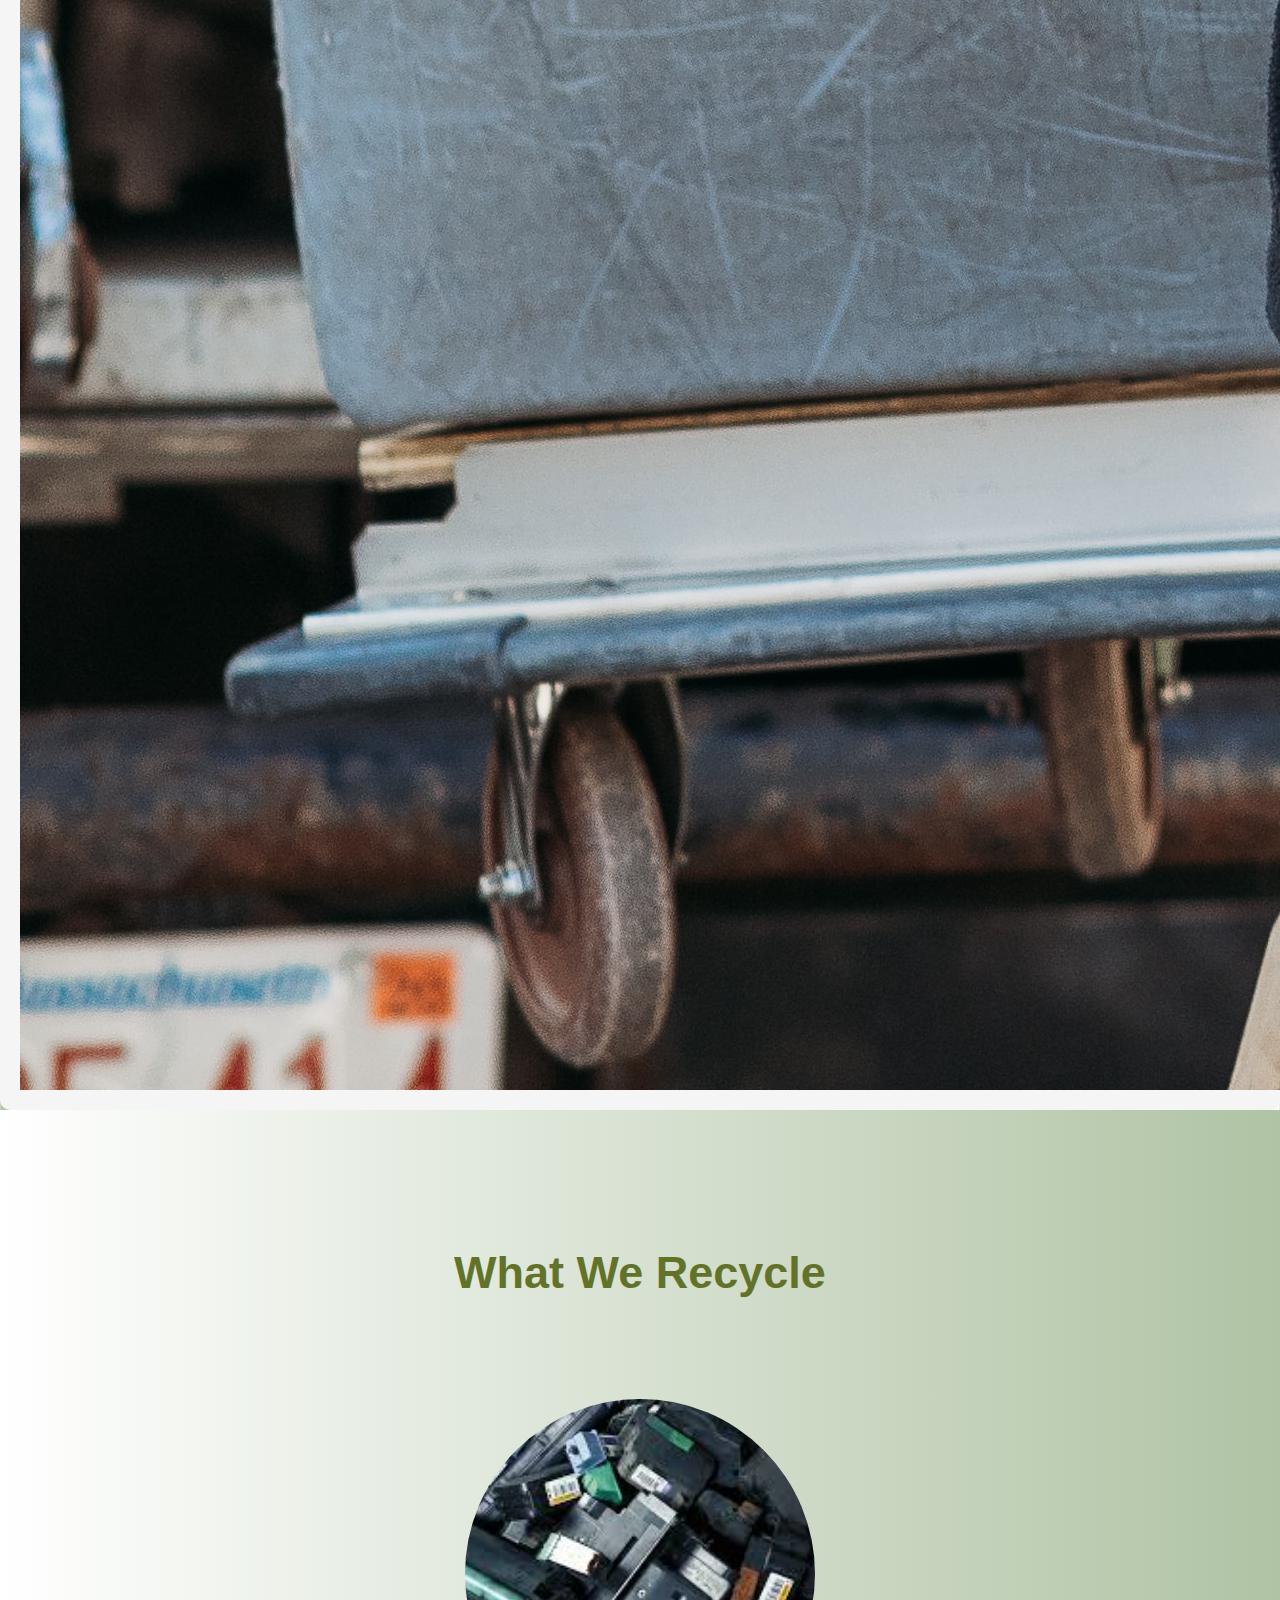
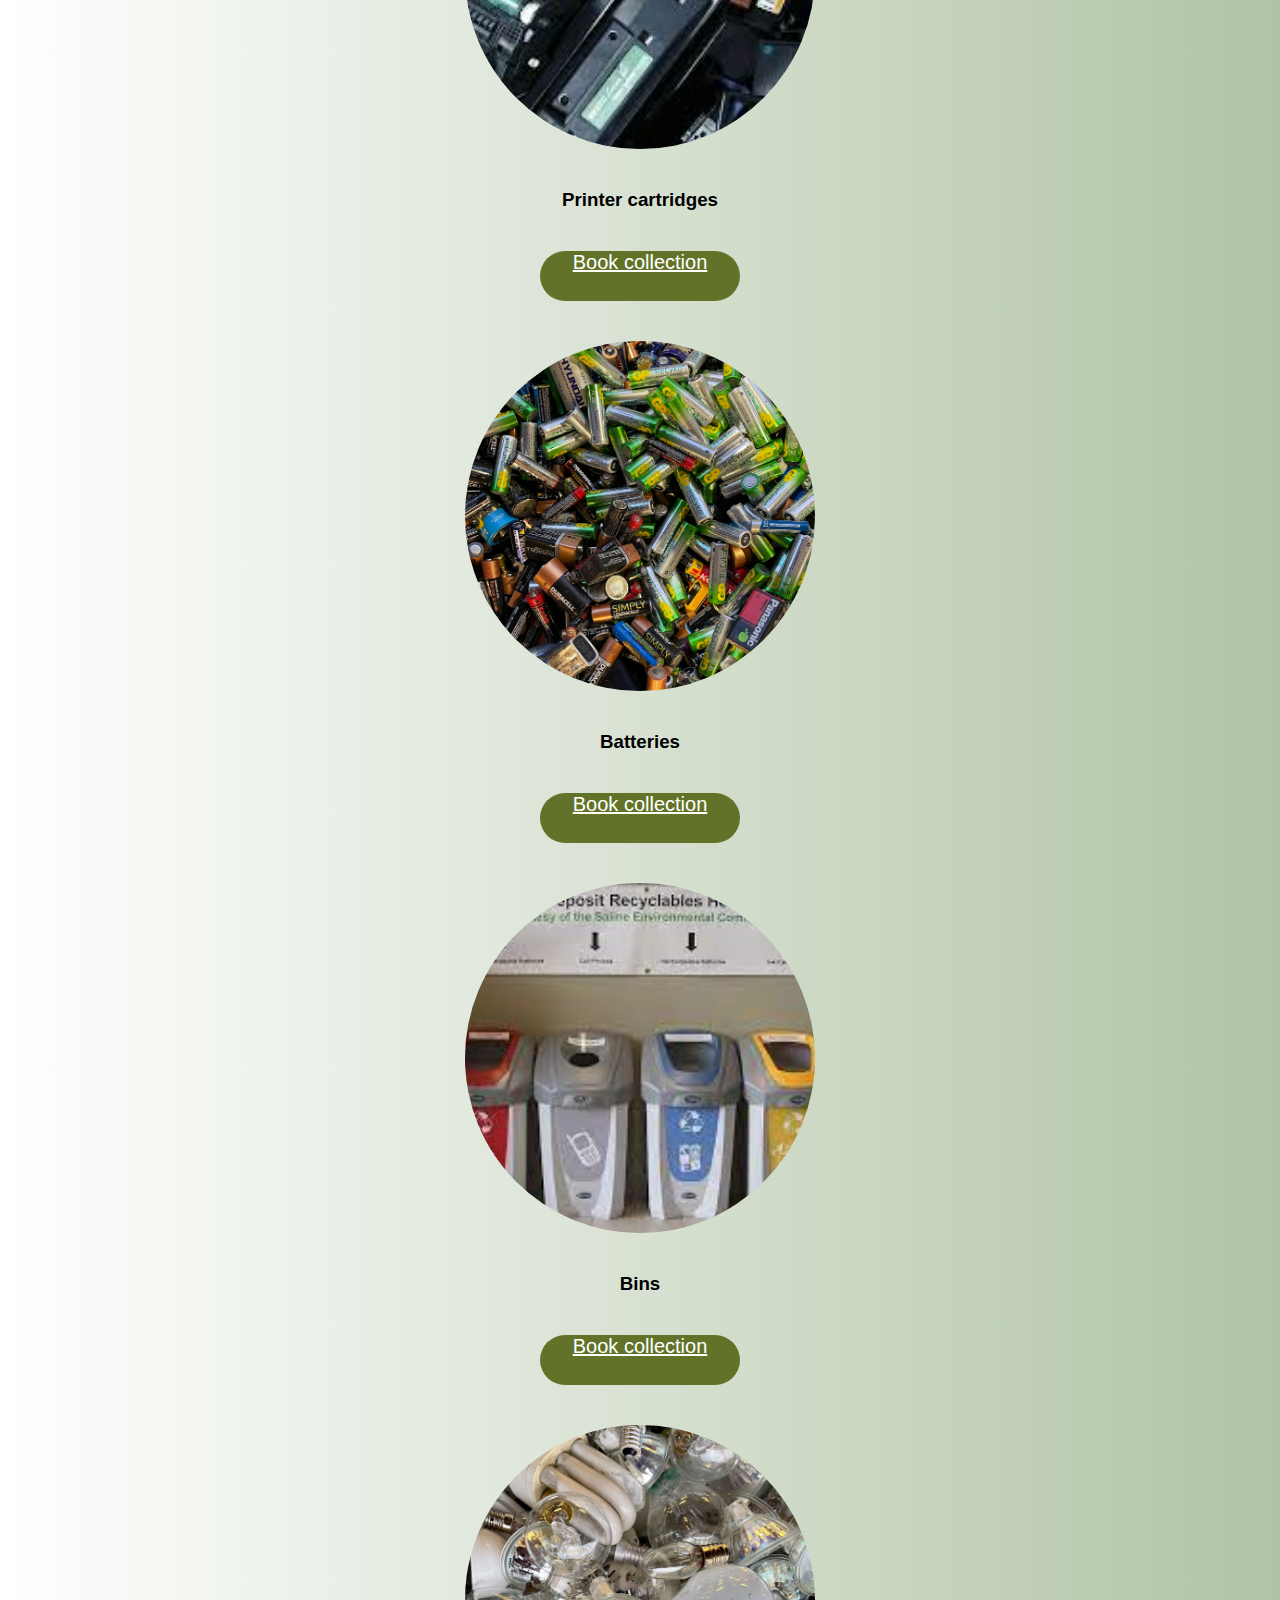
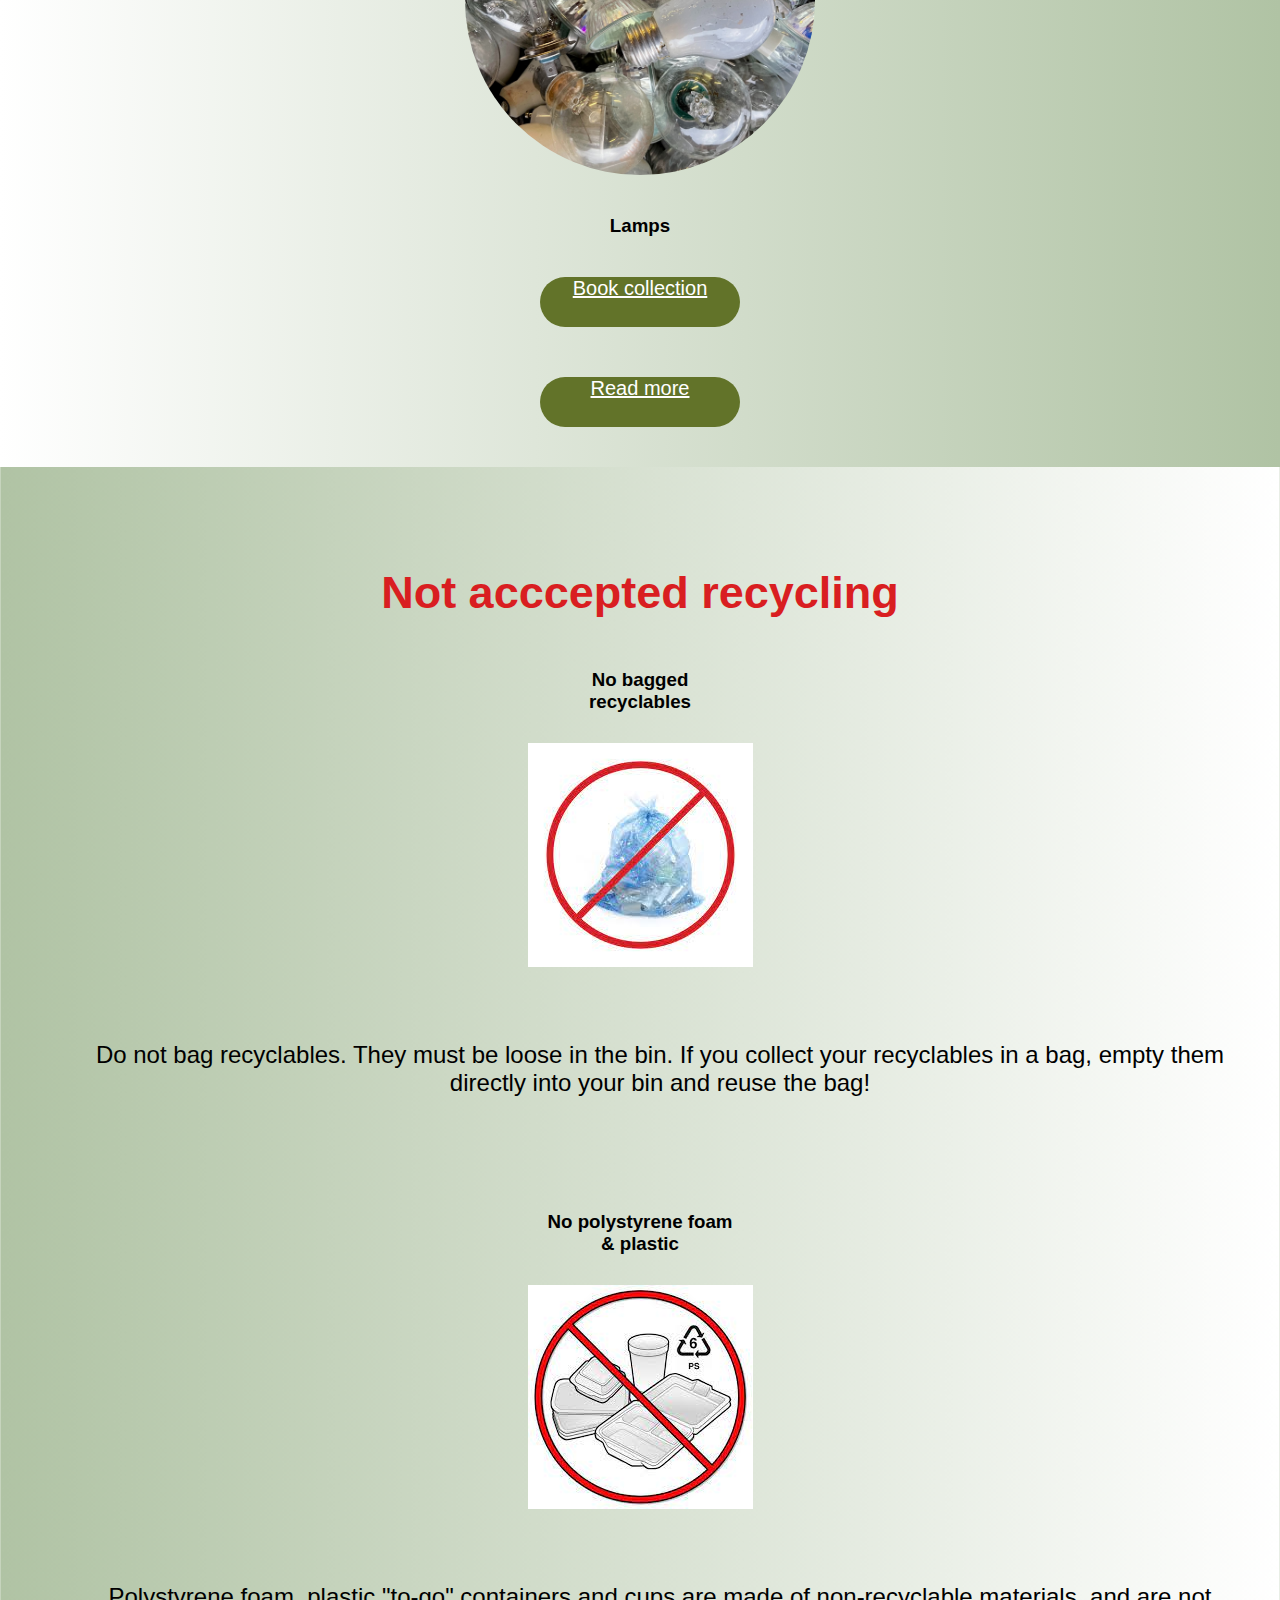
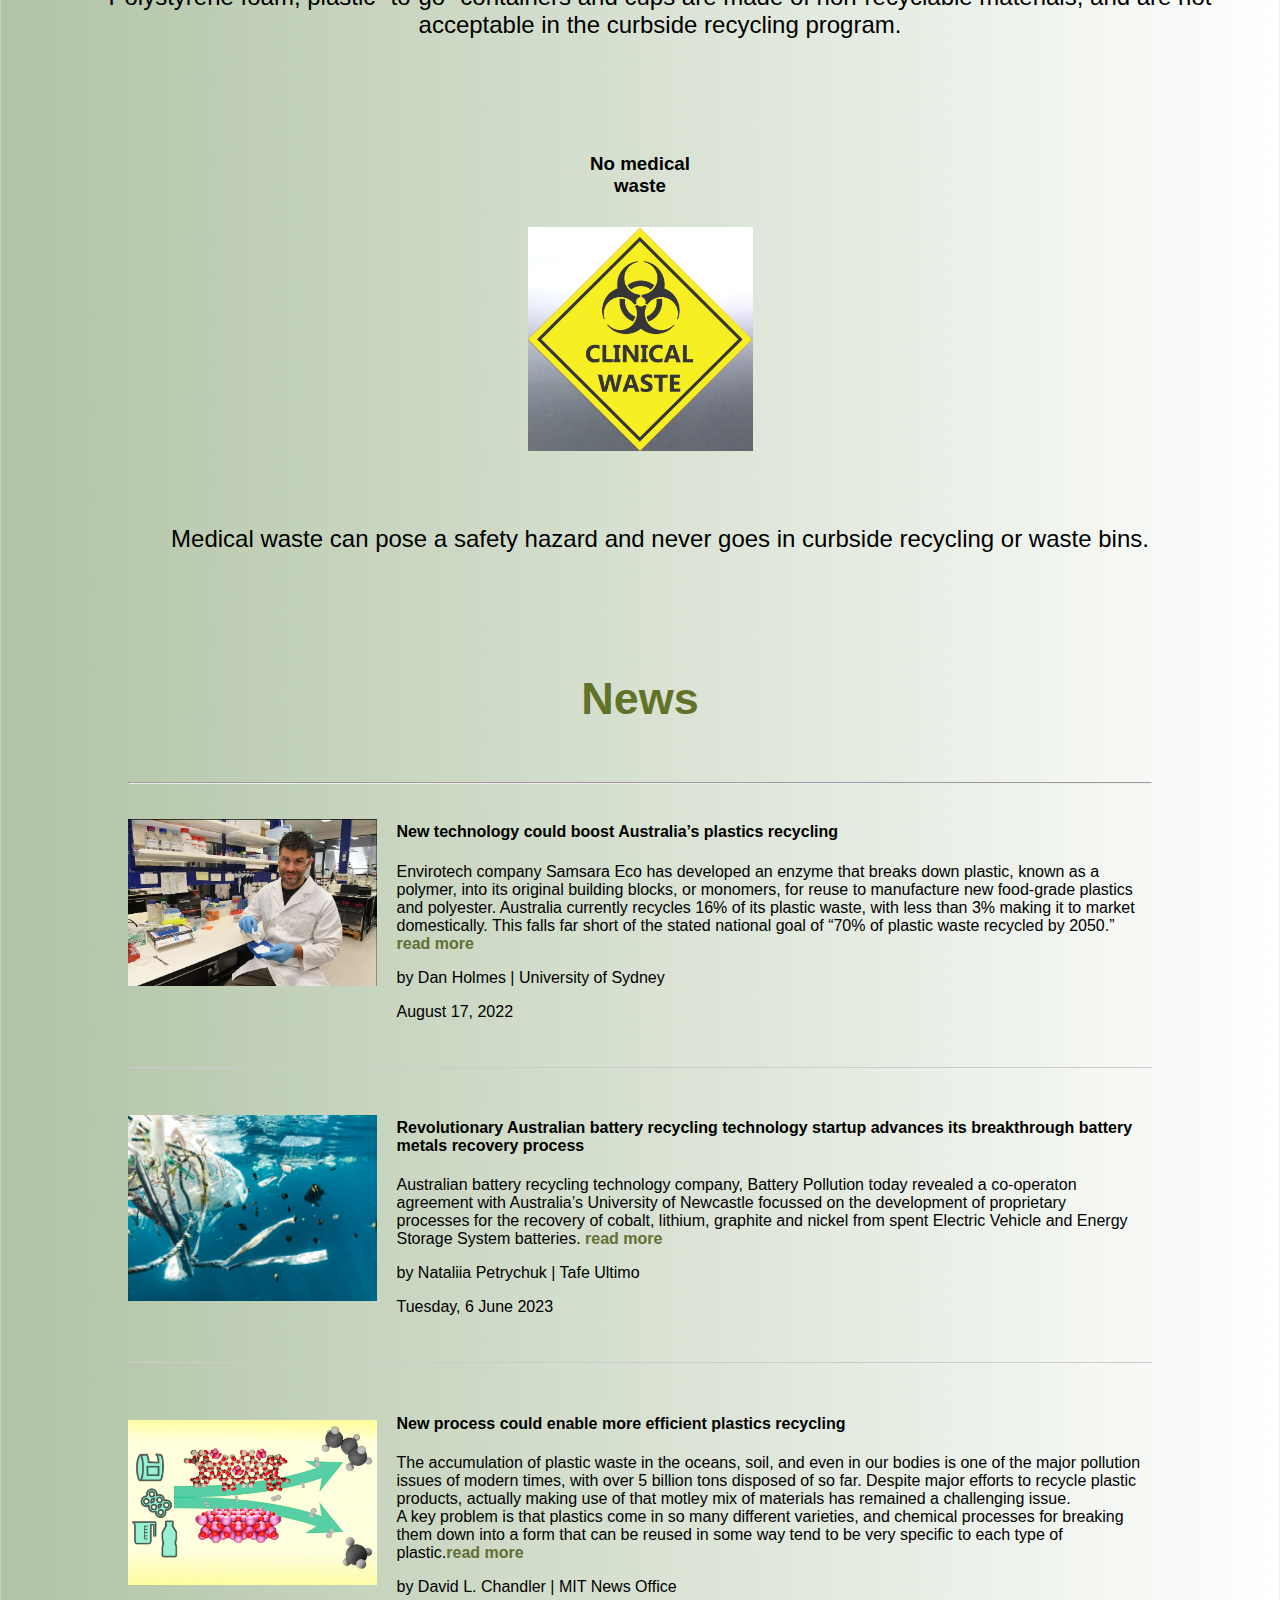
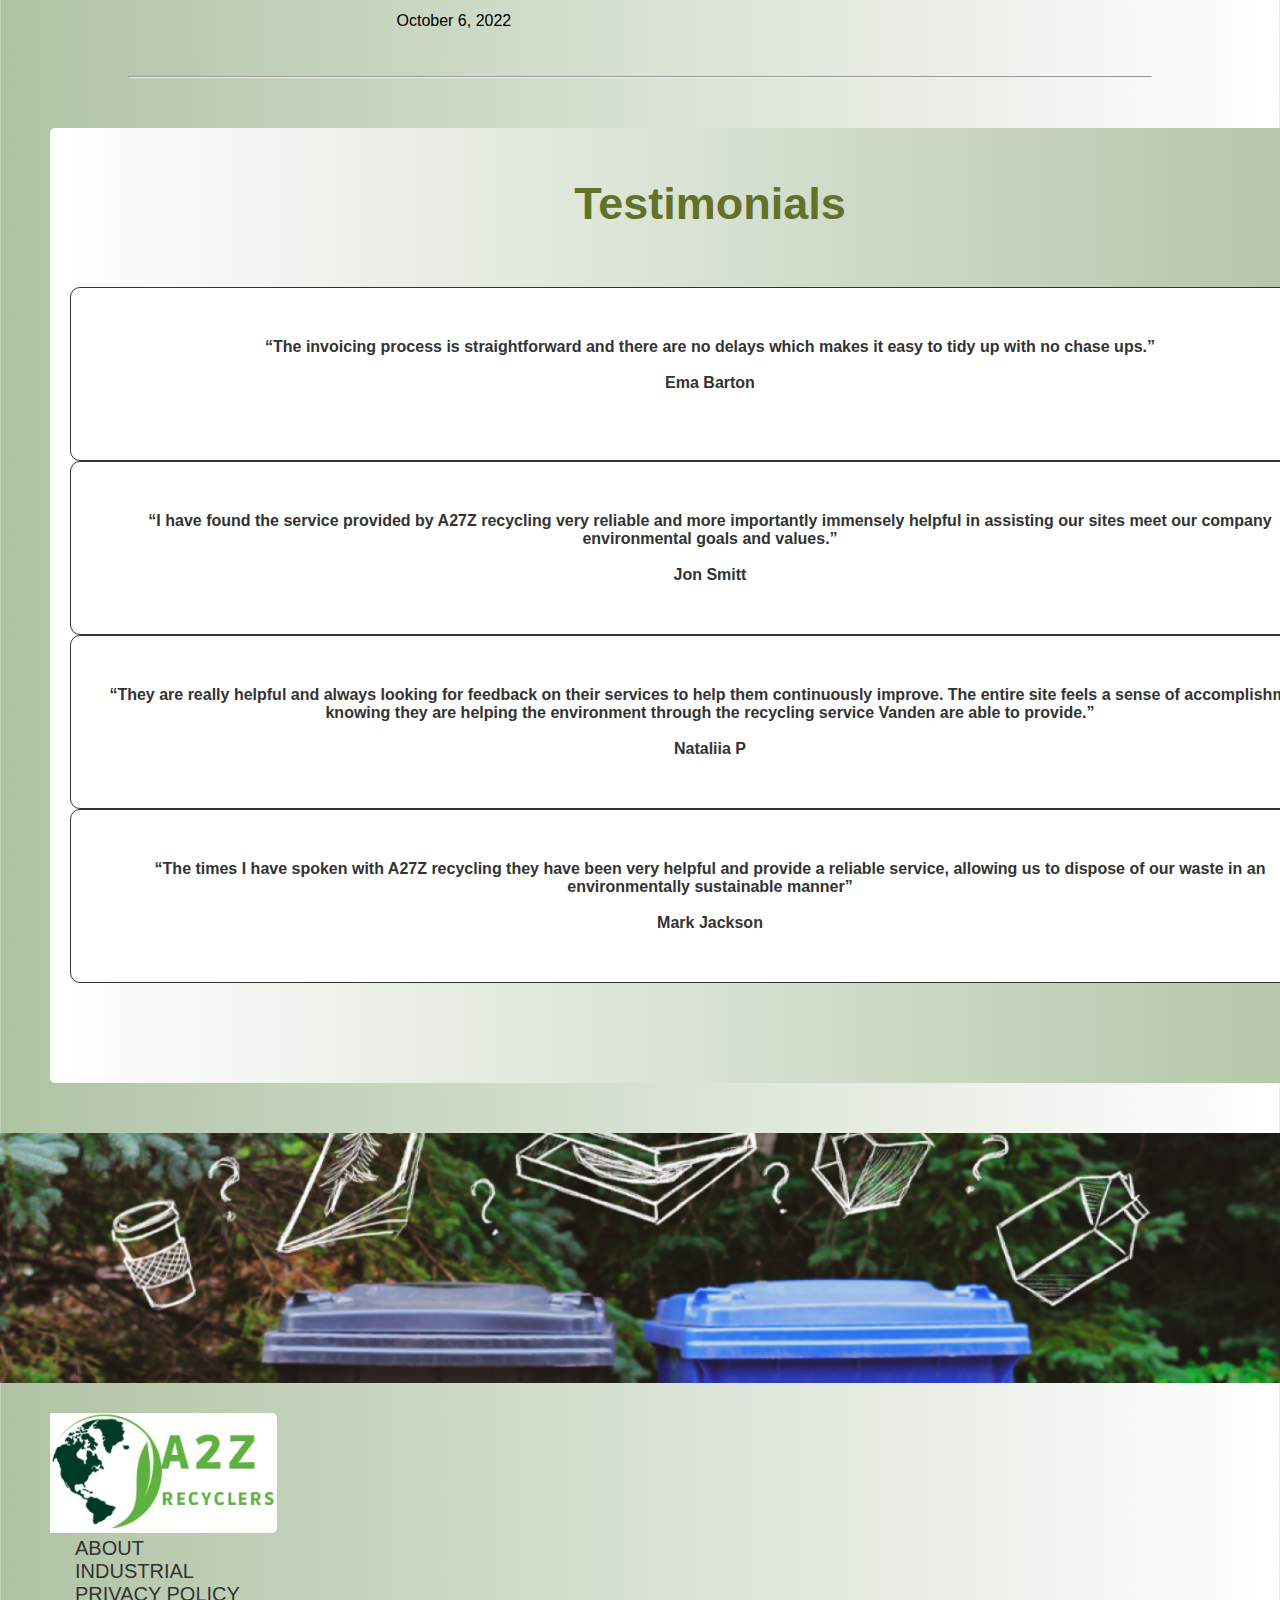
==== commit 58c99d23: "Add contact page" ====
--- a/www/index.html
+++ b/www/index.html
@@ -16,28 +16,29 @@
     </head>
     <body>
     <header>
-            <nav class="navbar navbar-expand-md navbar-light">
-                <a class="navbar-brand" href="index.html"><img src="images/Logo_A2Z.jpg" alt="A2Z logo"></a>
-                <button class="navbar-toggler" type="button" data-bs-toggle="collapse" data-bs-target="#navbarSupportedContent"
-                    aria-controls="navbarSupportedContent" aria-expanded="false" aria-label="Toggle navigation">            
-                    <span class="navbar-toggler-icon"></span>
-                </button>
-                <div class="collapse navbar-collapse" id="navbarSupportedContent">
-                    <ul class="navbar-nav">
-                        <li class="nav-item">
-                            <a class="nav-link" href="index.html" id="current">HOME</a>
-                        </li>
-                        <li class="nav-item">
-                            <a class="nav-link" href="about_us.html">ABOUT</a>
-                        </li><li class="nav-item">
-                            <a class="nav-link" href="industrial.html">INDUSTRIAL</a>
-                        </li>
-                        <li class="nav-item">
-                            <a class="nav-link" href="contact_us.html">CONTACT US</a>
-                        </li>
-                    </ul>
-                </div>
-            </nav>
+        <nav class="navbar navbar-expand-md navbar-light">
+            <a class="navbar-brand" href="index.html"><img src="images/Logo_A2Z.jpg" alt="A2Z logo"></a>
+            <button class="navbar-toggler" type="button" data-bs-toggle="collapse" data-bs-target="#navbarSupportedContent"
+                aria-controls="navbarSupportedContent" aria-expanded="false" aria-label="Toggle navigation">
+                <span class="navbar-toggler-icon"></span>
+            </button>
+            <div class="collapse navbar-collapse" id="navbarSupportedContent">
+                <ul class="navbar-nav">
+                    <li class="nav-item">
+                        <a class="nav-link" href="index.html" id="current">HOME</a>
+                    </li>
+                    <li class="nav-item">
+                        <a class="nav-link" href="about_us.html">ABOUT</a>
+                    </li>
+                    <li class="nav-item">
+                        <a class="nav-link" href="industrial.html">INDUSTRIAL</a>
+                    </li>
+                    <li class="nav-item">
+                        <a class="nav-link" href="contact_us.html">CONTACT US</a>
+                    </li>
+                </ul>
+            </div>
+        </nav>
     </header>
     <main>
         <div id="carouselInterval" class="carousel slide" data-bs-ride="carousel">
@@ -61,17 +62,16 @@
                 <span class="visually-hidden">Next</span>
             </button>
         </div>
-
         <div class="container">
             <div class="col-md-12">
             <div class="row">
                 <!-- Первый блок - заголовок и текст -->
                 <div class="col-md-6">
-                    <h1>Who is A2Z recycling?</h1>
+                    <h1>Who is A2Z recyclers?</h1>
                     <p class="whois">Our commitment to quality service and reliable equipment ensures that our bins meet safety and hygiene standards, while
                     promoting recycling and reducing waste. Trust us to provide a competitive quote for bin hire with no hidden fees or
                     charges, making waste management easy and stress-free for your construction or industrial project.</p>
-                    <a href="contact_us.html" class="btn btn-primary">Contact Us</a>
+                    <a href="contact_us.html" class="btn btn-primary">Contact us</a>
                 </div>
                 <!-- Второй блок - контейнер с фотографией -->
                 <div class="col-md-6">
@@ -86,48 +86,41 @@
             <div class="container-fluid bg-primary text-white text-center py-3">
                 <h2>What We Recycle</h2>
             </div>
-            <div class="row">
-                <div class="col-md-3 col-6 text-center">
-                    <div class="rounded-circle-img">
-                        <div class="d-flex align-items-center justify-content-center rounded-circle-inner">
-                        <img src="images/john-cameron-7zocFMzvbpc-unsplash.jpg" alt="Фотография 1" class="img-fluid rounded-circle">
-                    </div>
-                    </div>
-                    <h3 class="text-center-block">Stadium Chairs</h3>
-                    <button class="btn btn-primary btn-book-collection">Book collection</button>
-                </div>
-                <div class="col-md-3 col-6 text-center">
-                    <div class="rounded-circle-img">
-                        <div class="d-flex align-items-center justify-content-center rounded-circle-inner">
-                        <img src="images/john-cameron-aAmUEXvX1bQ-unsplash.jpg" alt="Фотография 2" class="img-fluid rounded-circle">
-                    </div>
-                    </div>
-                    <h3 class="text-center-block">Baterries</h3>
-                    <button class="btn btn-primary btn-book-collection">Book collection</button>
-                </div>
-                <div class="col-md-3 col-6 text-center">
-                    <div class="rounded-circle-img">
-                        <div class="d-flex align-items-center justify-content-center rounded-circle-inner">
-                        <img src="images/john-cameron-NenIuYCAmx8-unsplash.jpg" alt="Фотография 3" class="img-fluid rounded-circle">
-                        </div>
-                    </div>
-                    <h3 class="text-center-block">Bins</h3>
-                    <button class="btn btn-primary btn-book-collection">Book collection</button>
-                </div>
-                <div class="col-md-3 col-6 text-center">
-                    <div class="rounded-circle-img">
-                        <div class="d-flex align-items-center justify-content-center rounded-circle-inner">
-                        <img src="images/john-cameron-NenIuYCAmx8-unsplash.jpg" alt="Фотография 4" class="img-fluid rounded-circle">
-                        </div>
-                    </div>
-                    <h3 class="text-center-block">Lamps</h3>
-                    <button class="btn btn-primary btn-book-collection">Book collection</button>
-                </div>
-            </div>
-            <div class="container text-center mt-5">
-                <button href="contact_us.html" class="btn btn-primary btn-read-more">Read more</button>
-            </div>
-        </div>
+                <div class="row">
+                    <div class="col-md-3 col-6 text-center">
+                        <div class="rounded-circle-container">
+                            <img src="images/print_cartrige.jpeg" alt="Printer cartridges" class="img-fluid rounded-circle">
+                        </div>
+                        <h3 class="text-center-block">Printer cartridges</h3>
+                        <a href="contact_us.html" class="btn btn-primary btn-book-collection">Book collection</a>
+                    </div>
+                    <div class="col-md-3 col-6 text-center">
+                        <div class="rounded-circle-container">
+                            <img src="images/john-cameron-aAmUEXvX1bQ-unsplash.jpg" alt="Batteries"
+                                class="img-fluid rounded-circle">
+                        </div>
+                        <h3 class="text-center-block">Batteries</h3>
+                        <a href="contact_us.html" class="btn btn-primary btn-book-collection">Book collection</a>
+                    </div>
+                    <div class="col-md-3 col-6 text-center">
+                        <div class="rounded-circle-container">
+                            <img src="images/bins.jpeg" alt="Bins" class="img-fluid rounded-circle">
+                        </div>
+                        <h3 class="text-center-block">Bins</h3>
+                        <a href="contact_us.html" class="btn btn-primary btn-book-collection">Book collection</a>
+                    </div>
+                    <div class="col-md-3 col-6 text-center">
+                        <div class="rounded-circle-container">
+                            <img src="images/john-cameron-NenIuYCAmx8-unsplash.jpg" alt="Lamps" class="img-fluid rounded-circle">
+                        </div>
+                        <h3 class="text-center-block">Lamps</h3>
+                        <a href="contact_us.html" class="btn btn-primary btn-book-collection">Book collection</a>
+                    </div>
+                </div>
+                <div class="container text-center mt-5">
+                    <a href="industrial.html" class="btn btn-primary btn-read-more">Read more</a>
+                </div>
+            </div>
         <div class="container mt-5">
             <h2 class="text-center">Not acccepted recycling</h2>
             <div class="row">
@@ -160,7 +153,7 @@
             </div>
         </div>
         <div class="news-container">
-            <h1 class="text-center">News</h1>
+            <h2 class="text-center">News</h2>
             <hr>
             <div class="news-block">
                 <div class="news-image">
@@ -240,6 +233,9 @@
             </div>        
         </div>
     </main>
+    <section class="banner">
+        <img src="images/can_i_recycle_header.png" alt="can I recycle">
+    </section>
     <footer class="container">
         <div class="row" id="main_footer">
             <div class="col-md-4 logo-footer">
--- a/www/style/main.css
+++ b/www/style/main.css
@@ -14,8 +14,9 @@
 .navbar-brand {
   color: #627329 !important;
   cursor: pointer;
-  font-size: 30px;
-  font-weight: 600;
+  font-size: 28px;
+  font-weight: 500;
+  font-family: Arial, Helvetica, sans-serif;
 }
 .nav-link {
   margin-right: 1em !important;
@@ -32,8 +33,6 @@
   text-decoration: underline;
 }
 .header {
-  height: 970px;
-  background-image: url("../images/alfonso-navarro-qph7tJfcDys-unsplash.jpg");
   background-size: cover;
   background-position: center;
   position: relative;
@@ -111,38 +110,30 @@
   height: 50px;
   font-size: 20px;
   border-color: #627329;
+  color: #fff;
 }
 .btn.btn-primary:hover{
   background-color: #fff;
   color: #627329;
   border-color: #627329;
 }
-.btn-read-more {
-  margin-top: 20px; /* Увеличьте отступ сверху для кнопки "Read more" */
-}
-/*блок с What We Recycle */
+
 /* Стили для круглых фотографий */
-.rounded-circle-img {
+.rounded-circle-container {
   width: 350px; /* Задайте желаемую ширину и высоту для контейнера круглых фотографий */
   height: 350px;
+  margin: 0 auto; /* Center horizontally */
   display: flex;
   justify-content: center;
-  align-items: center !important;
+  align-items: center;
   border-radius: 50%;
   overflow: hidden; /* Обрезаем изображение, чтобы оно заполнило всю область круга */
-  margin-bottom: 40px; 
-}
-.rounded-circle-inner {
-  width: 100%;
-  height: 100%;
-  display: flex;
-  justify-content: center;
-  align-items: center !important;
-}
-.rounded-circle-img img {
+  margin-bottom: 40px;
+}
+.rounded-circle-container img {
   width: 100%; /* Заполните 100% ширины и высоты контейнера */
   height: 100%;
-  object-fit: cover; 
+  object-fit: cover;
 }
 /* Стили для центрирования заголовков и кнопок */
 .text-center-block {
@@ -155,8 +146,7 @@
   padding-top: 50px;
 }
 .container.text-center.mt-5 {
-  padding-bottom: 40px !important;
-  
+  padding-bottom: 40px !important;  
 }
 .container-fluid.my-5 h2 {
   text-align: center !important;
@@ -195,6 +185,16 @@
   display: block;
   margin: 0 auto;
 }
+.news-content a {
+ color:#616f32;
+ text-decoration: none;
+ font-weight: 600;
+}
+.news-content a:hover {
+ text-decoration: underline;
+ font-weight: 600;
+}
+
 /* Стили для блока Testimonials */
   .testimonials {
     padding: 20px;
@@ -215,15 +215,14 @@
     background-color: #fff;
      /* Устанавливаем фоновый цвет карточки */   
 }
-.testimonials h2 {
+.testimonials h2, .news-container h2, .trusted-and-responsible h2 {
     font-size: 45px !important;
-    color: #627329;
+    color: #627329 !important;
     margin-top: 30px;
     padding-bottom: 20px;
 }
 /* Стили для текста внутри блока Testimonials */
-.testimonial-card p {
-    
+.testimonial-card p {  
     color: #333;
     font-size: 16px;
     font-style: normal;
@@ -336,8 +335,7 @@
   text-decoration: none;
 }
 .col-md-4.contact-us P {
-   margin-bottom: 10px;
-   
+   margin-bottom: 10px;   
 }
 /* Style for the "About Us" section */
 .about-us {
@@ -427,7 +425,7 @@
     display: flex;
     align-items: center;
     width: 80%;
-    margin-left: 150px;
+    margin-left: 250px;
     border-radius: 20px;
     background: linear-gradient(to right, #fff, #b0c3a4);
     /* Устанавливаем фиксированные размеры для блока */
@@ -444,10 +442,14 @@
     height: 100%;
     object-fit: cover; /* Заполнение всей области изображения без искажений */
 }
+.textWithImage_img {
+  padding-left: 100px;
+ 
+}
 .textWithImage_text {
     flex: 1;
     max-width: 555px; /* Максимальная ширина текстового блока */
-    padding: 0 20px;
+    padding: 0 50px;
     color: #627329; 
 }
 .textWithImage_title {
@@ -455,7 +457,7 @@
     margin-bottom: 10px;
 }
 .textWithImage_body {
-    font-size: 16px;
+    font-size: 18px;
     line-height: 1.5;
     margin-bottom: 20px;
 }
@@ -479,6 +481,33 @@
   font-weight: 600;
   border-color: 1px solid #627329;
 }
+.col-md-6 h3 {
+  margin: 30px 0 20px 0;
+  font-size: 35px !important;
+  color: #627329 !important;
+}
+.col-md-6 p {
+  font-size: 20px;
+  text-align: left;
+  margin-bottom: 0;  
+}
+.col-md-6 a{
+  color: #627329;
+}
+.address li {
+  text-align: left;
+  margin-left: 60px;
+  font-size: 20px;
+  font-weight: 700;
+  list-style-type: none;
+}
+.map-responsive {
+  display: flex;
+  justify-content: center;
+  margin: 20px auto;
+  max-width: 100%;
+}
+
 /*Banner industrial*/
 .banner {
     width: 100%;
@@ -490,8 +519,7 @@
     width: 100%;
     height: 100%;
     object-fit: cover; /* Обрезать изображение, сохраняя пропорции */
-    display: block;
-    
+    display: block;   
 }
 
 /* Чтобы адаптировать размер слайдов для мобильных устройств, добавьте медиа-запросы */
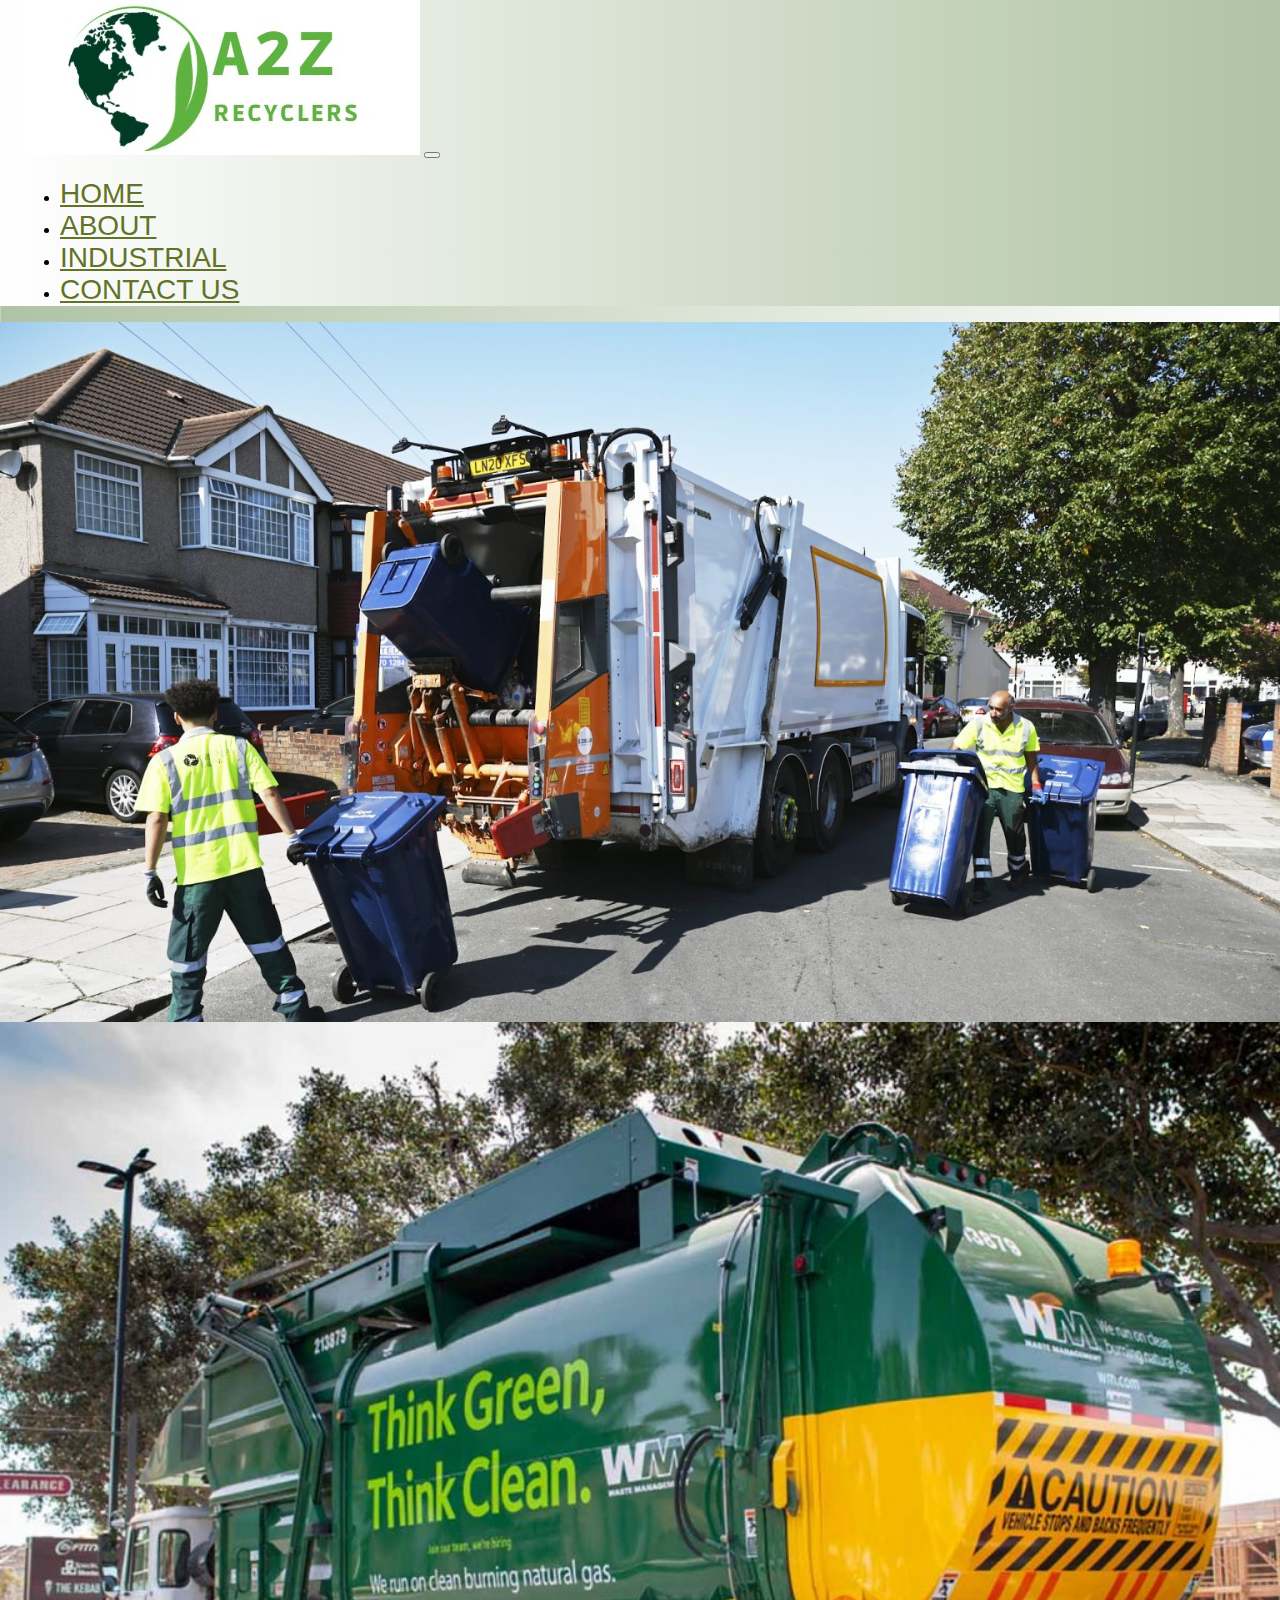
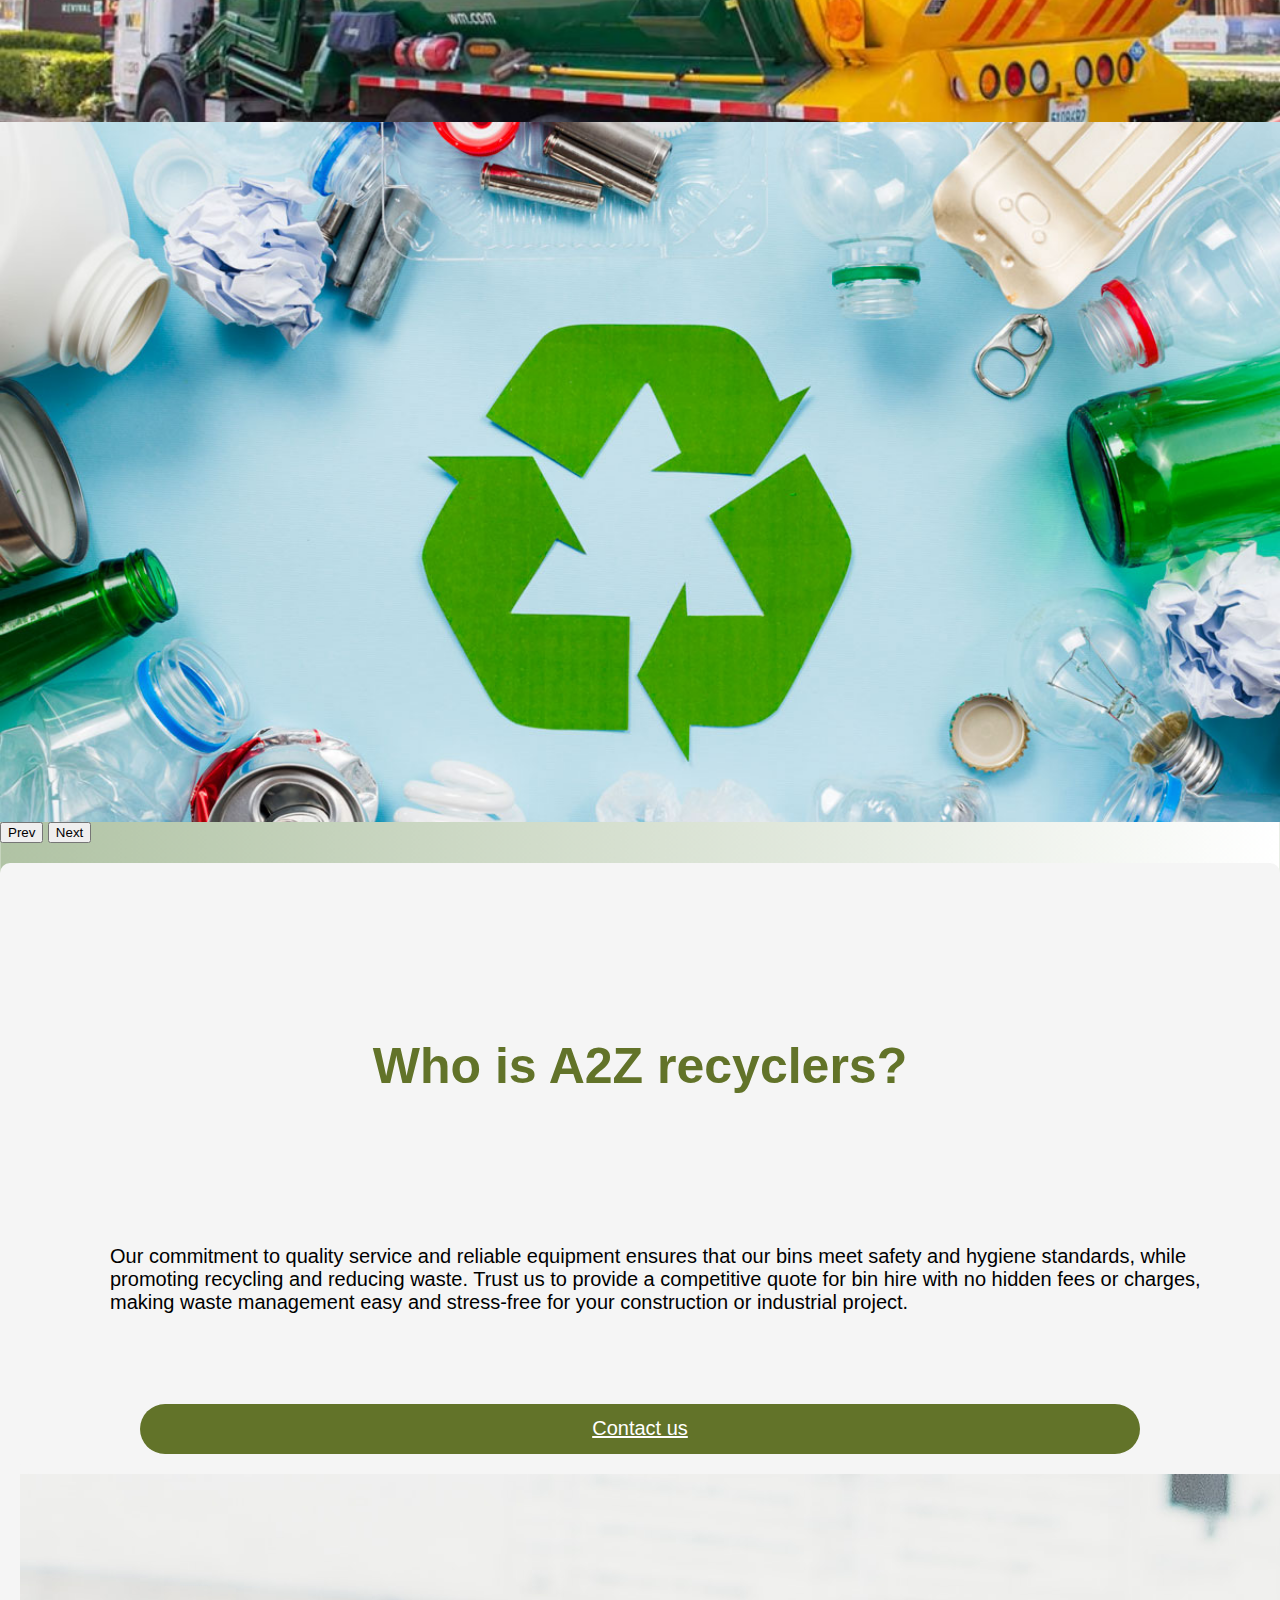
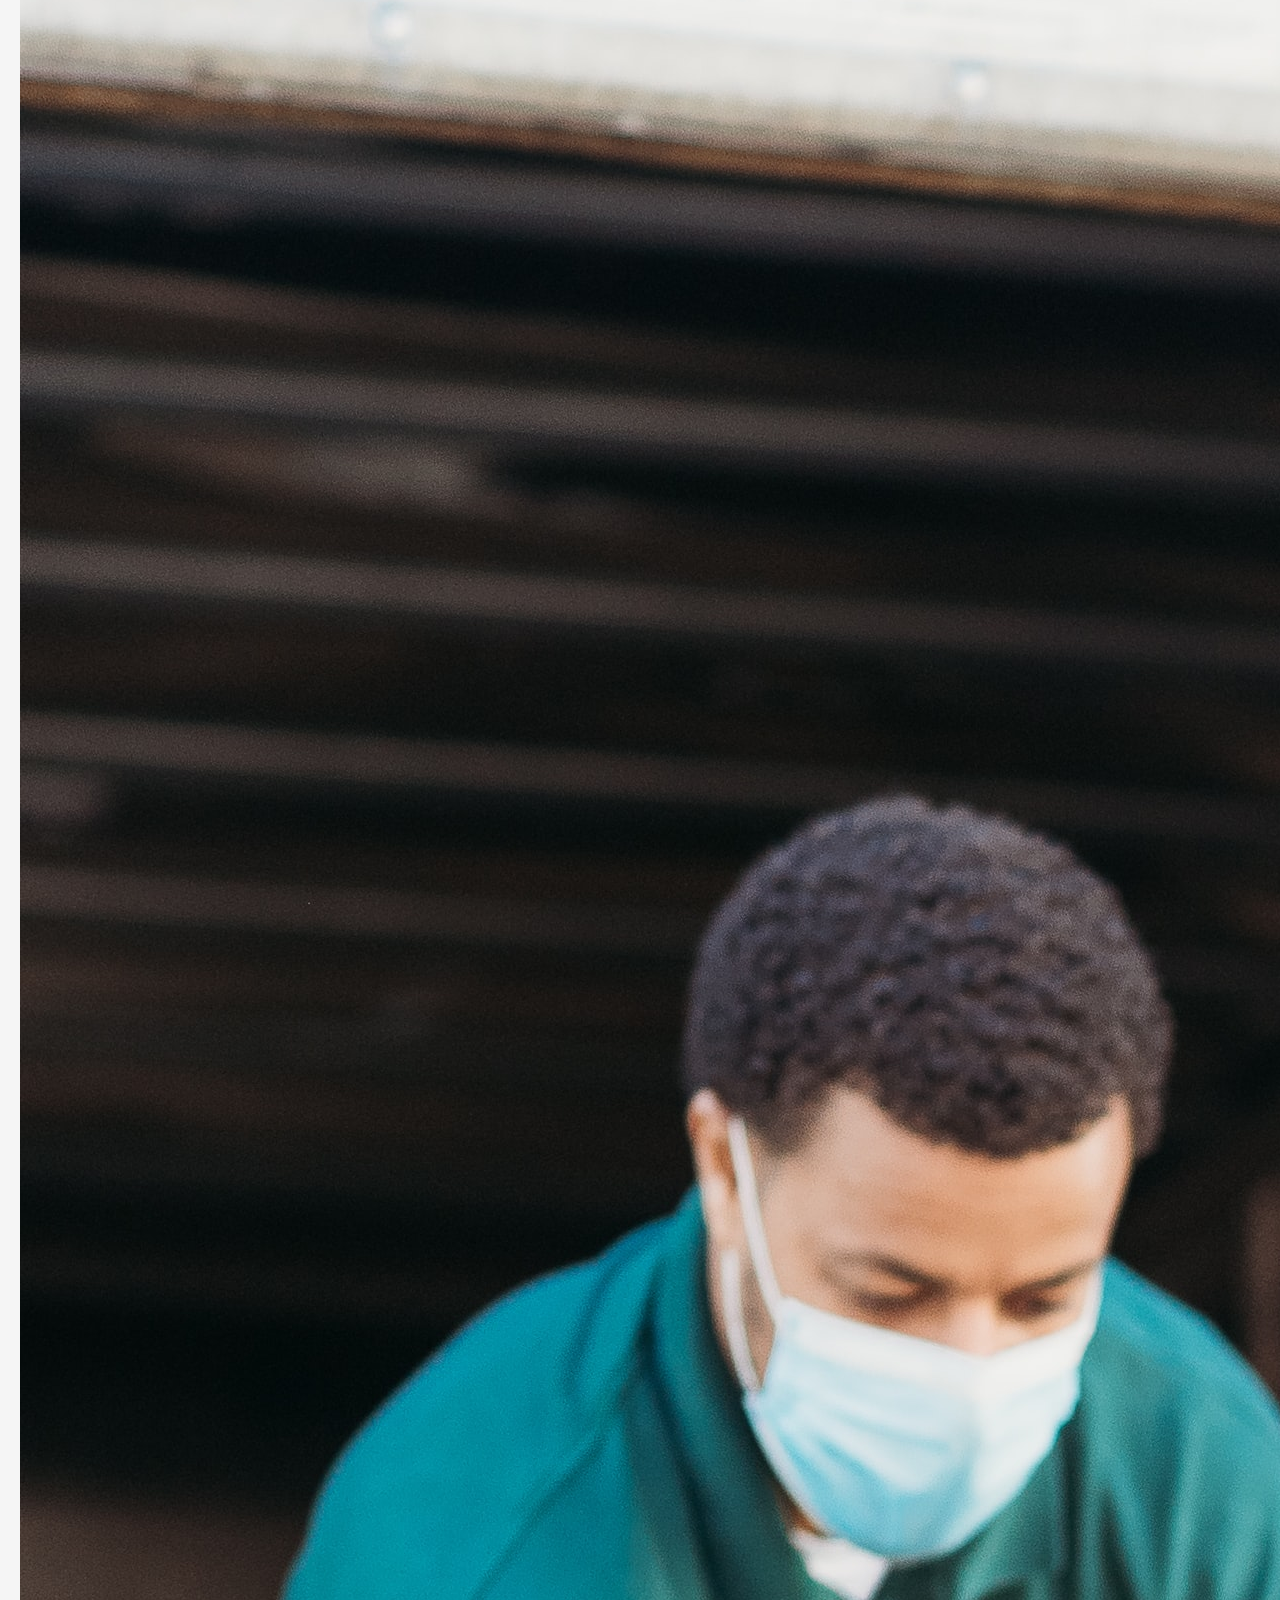
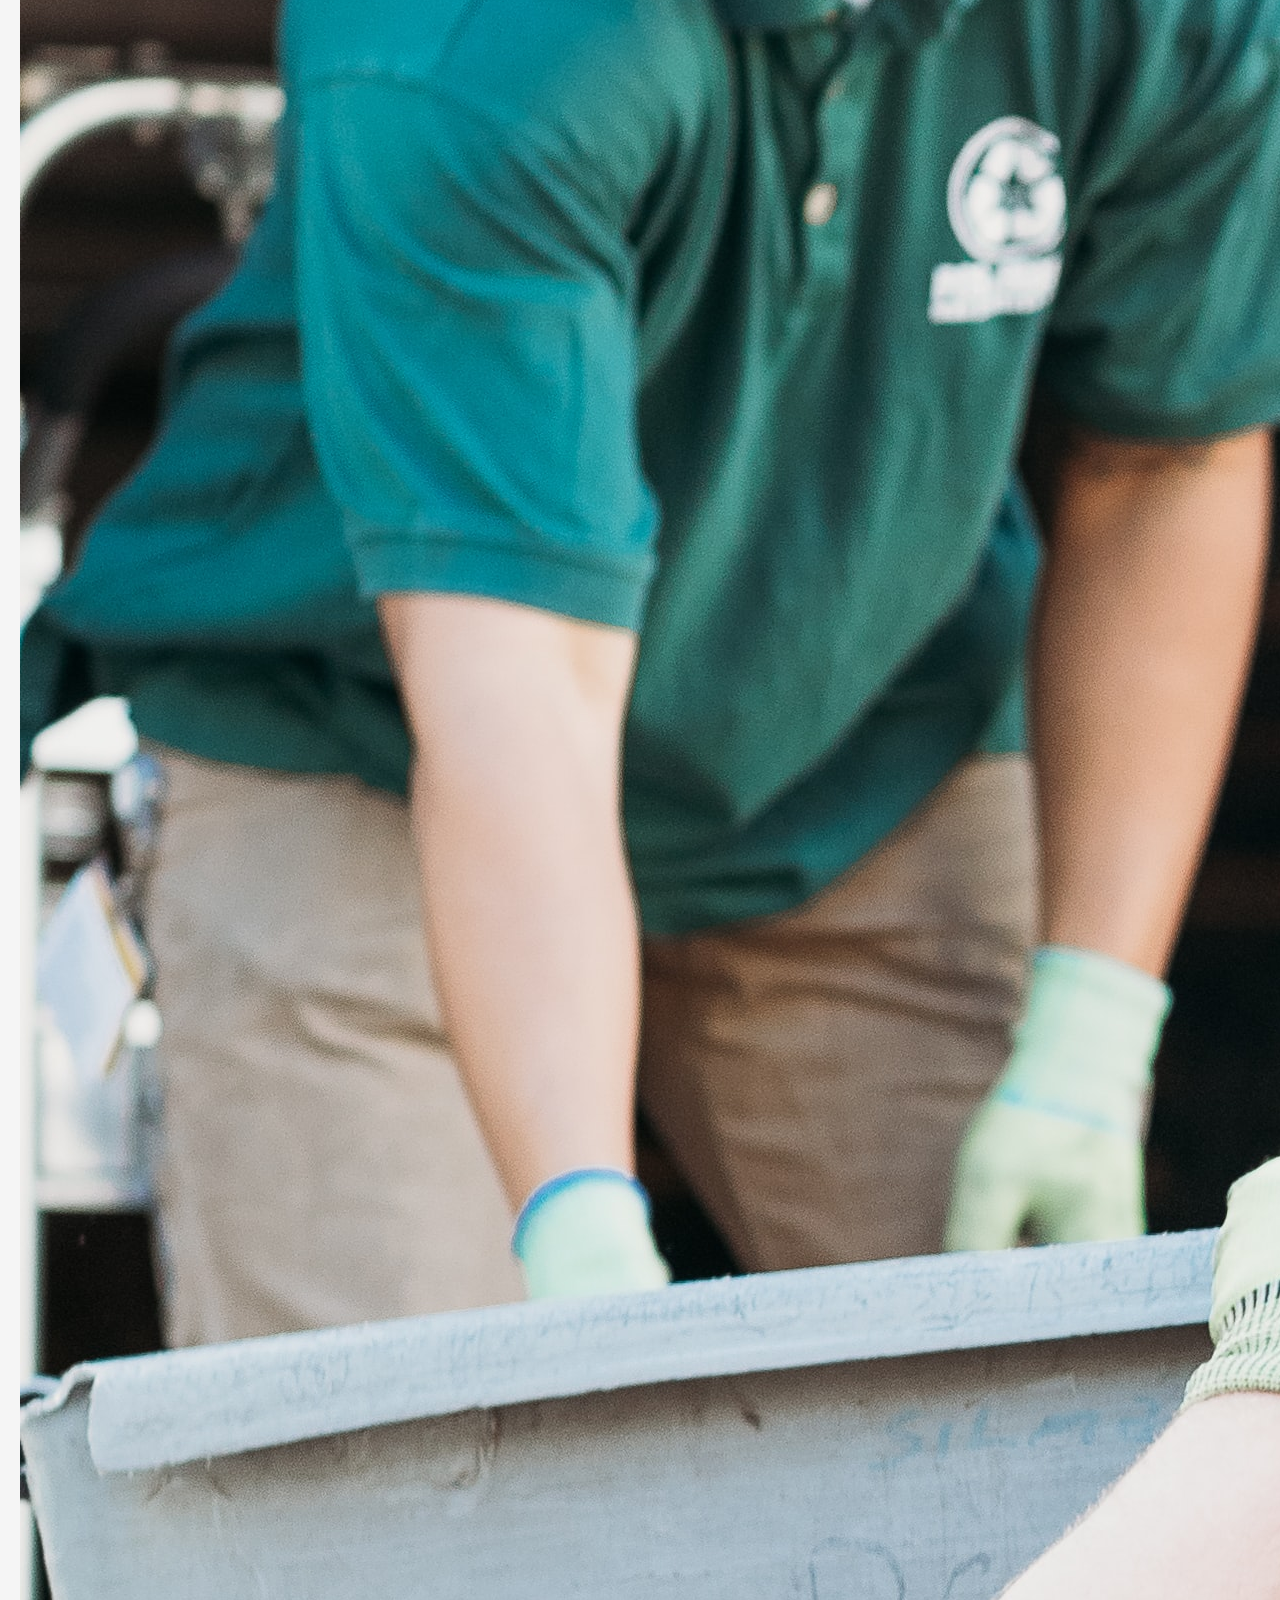
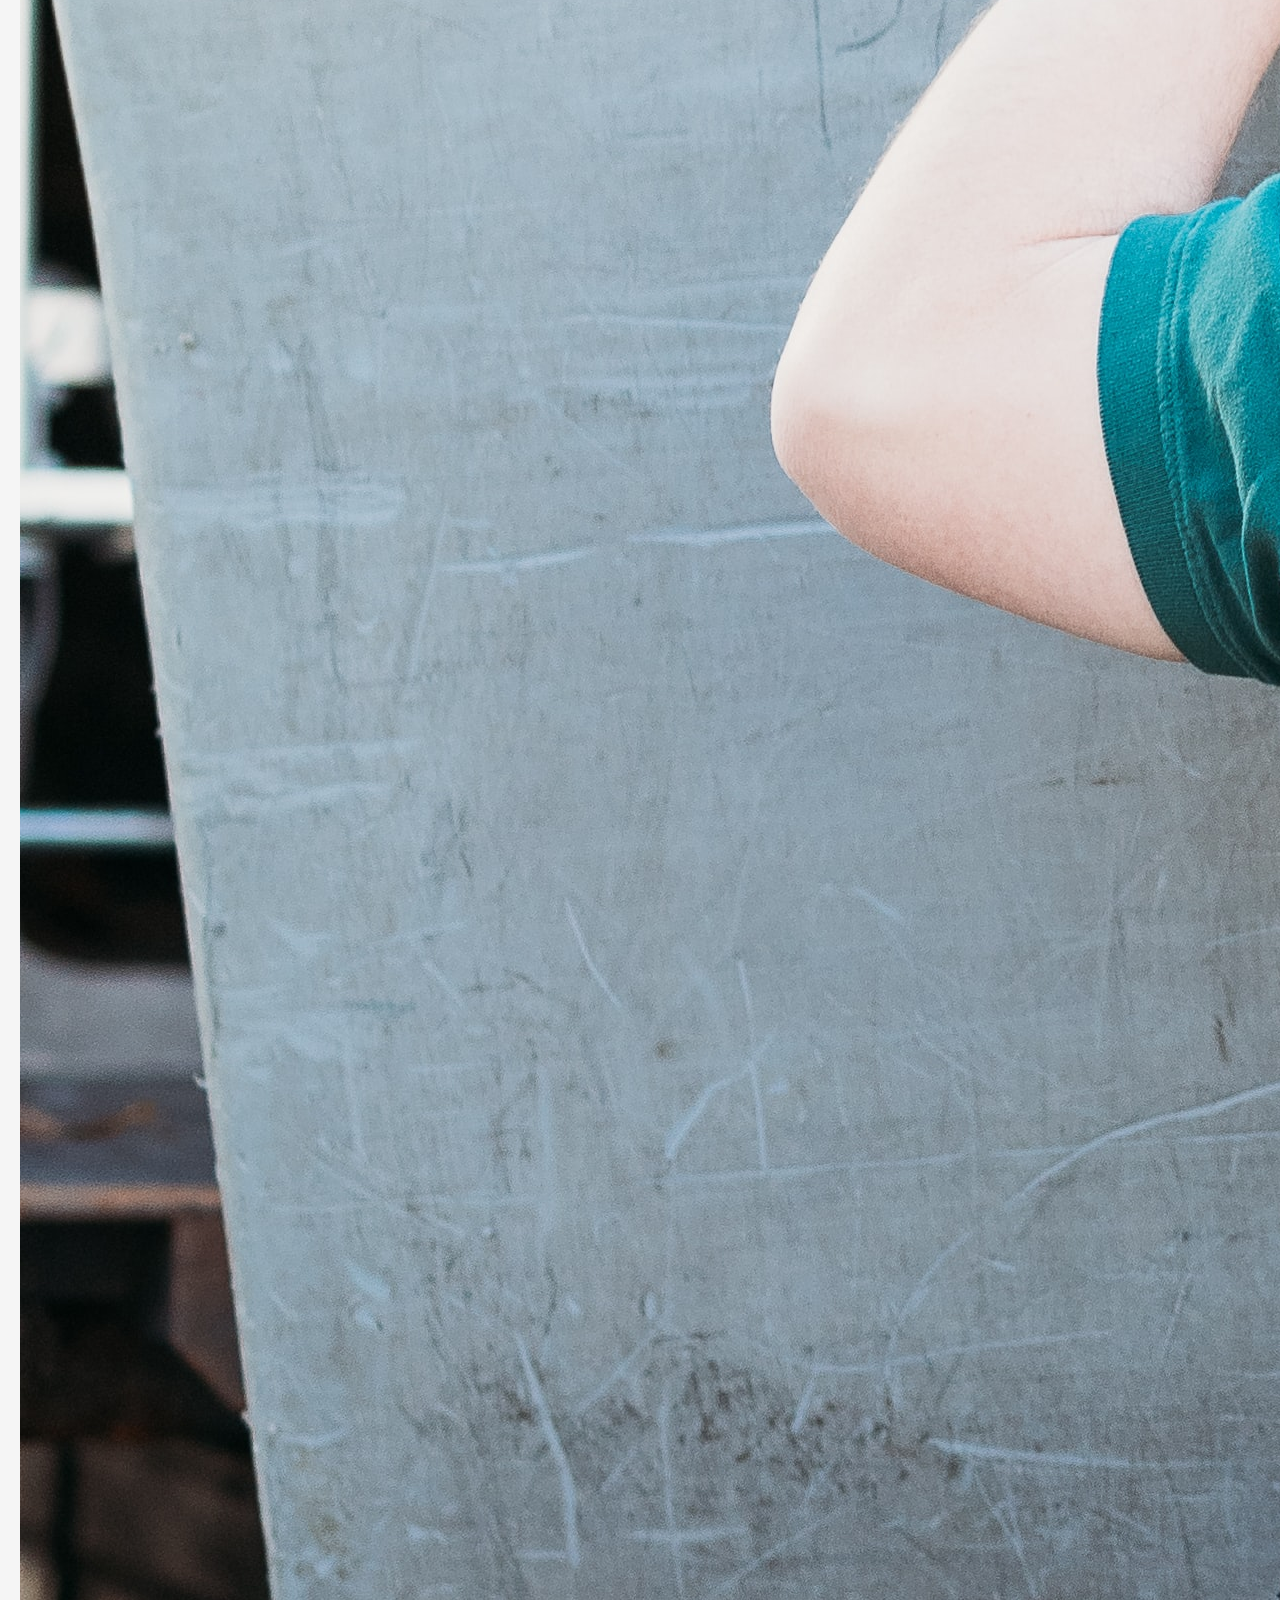
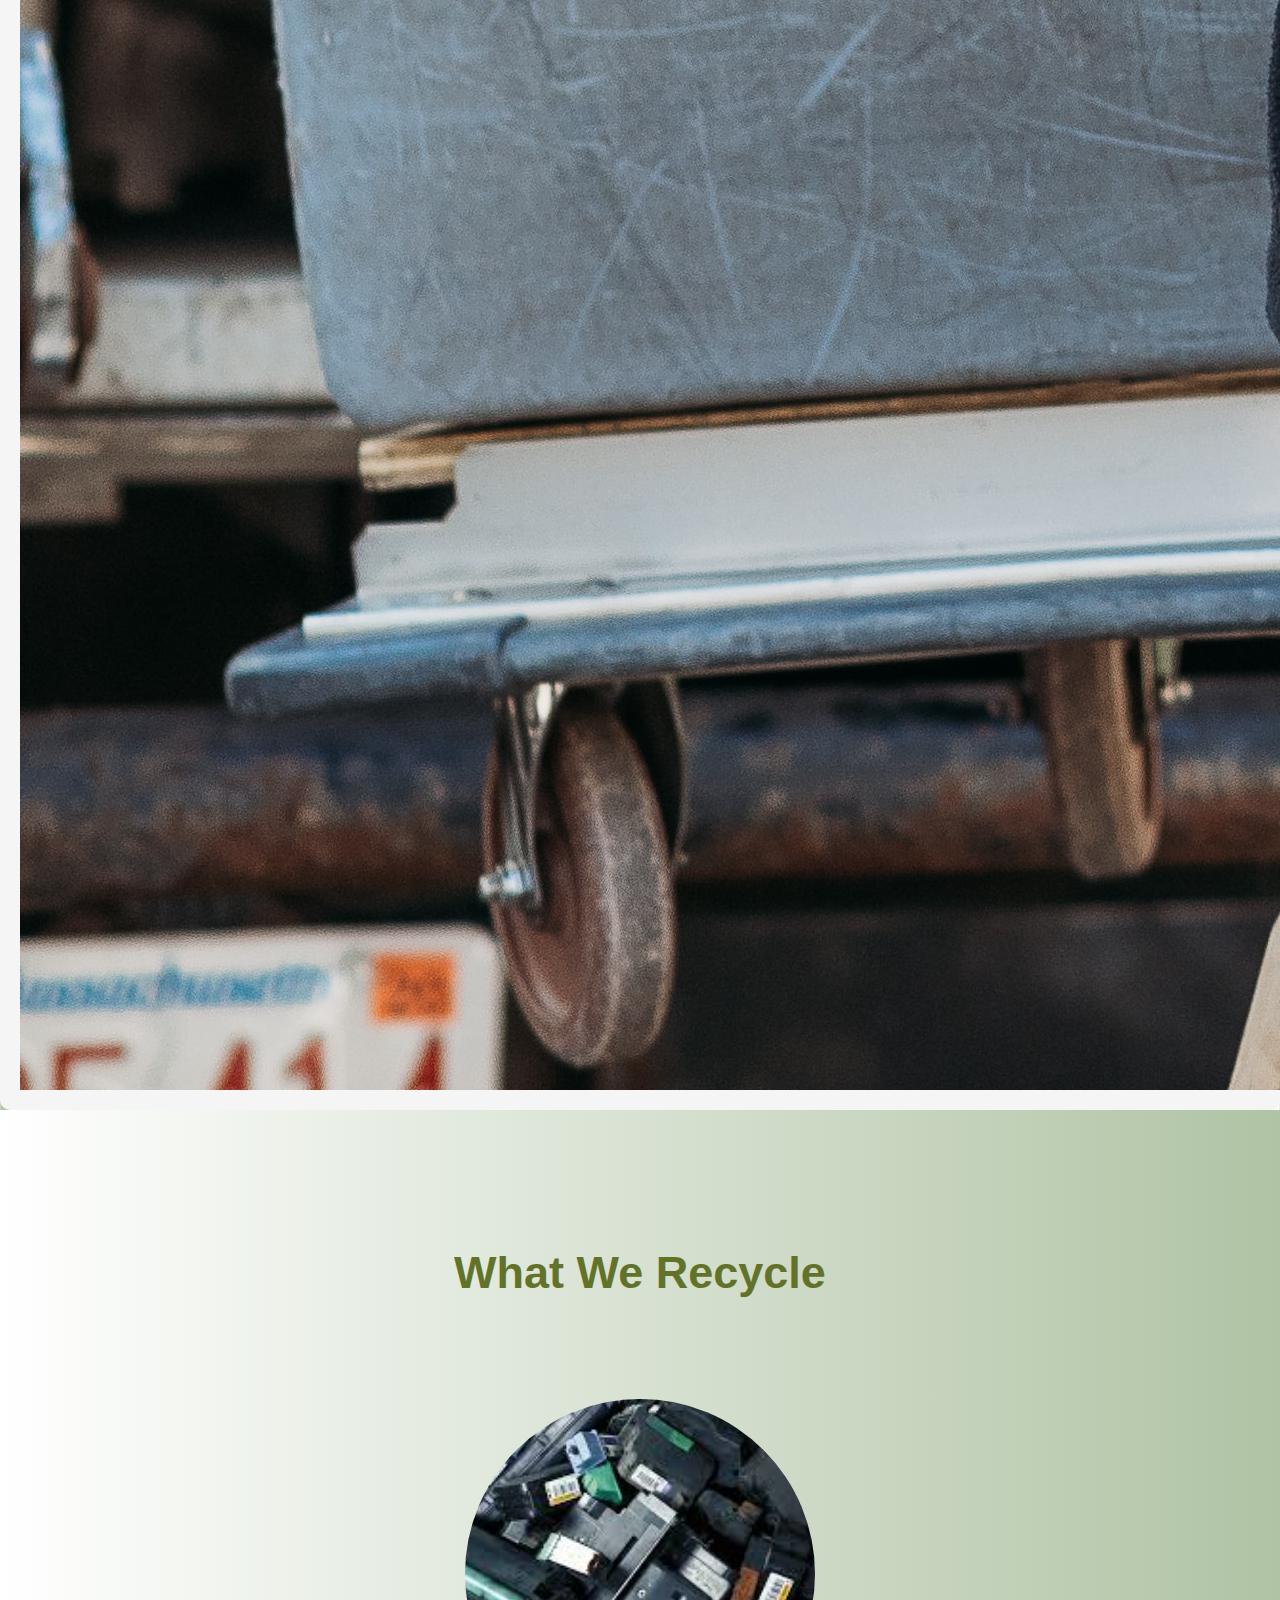
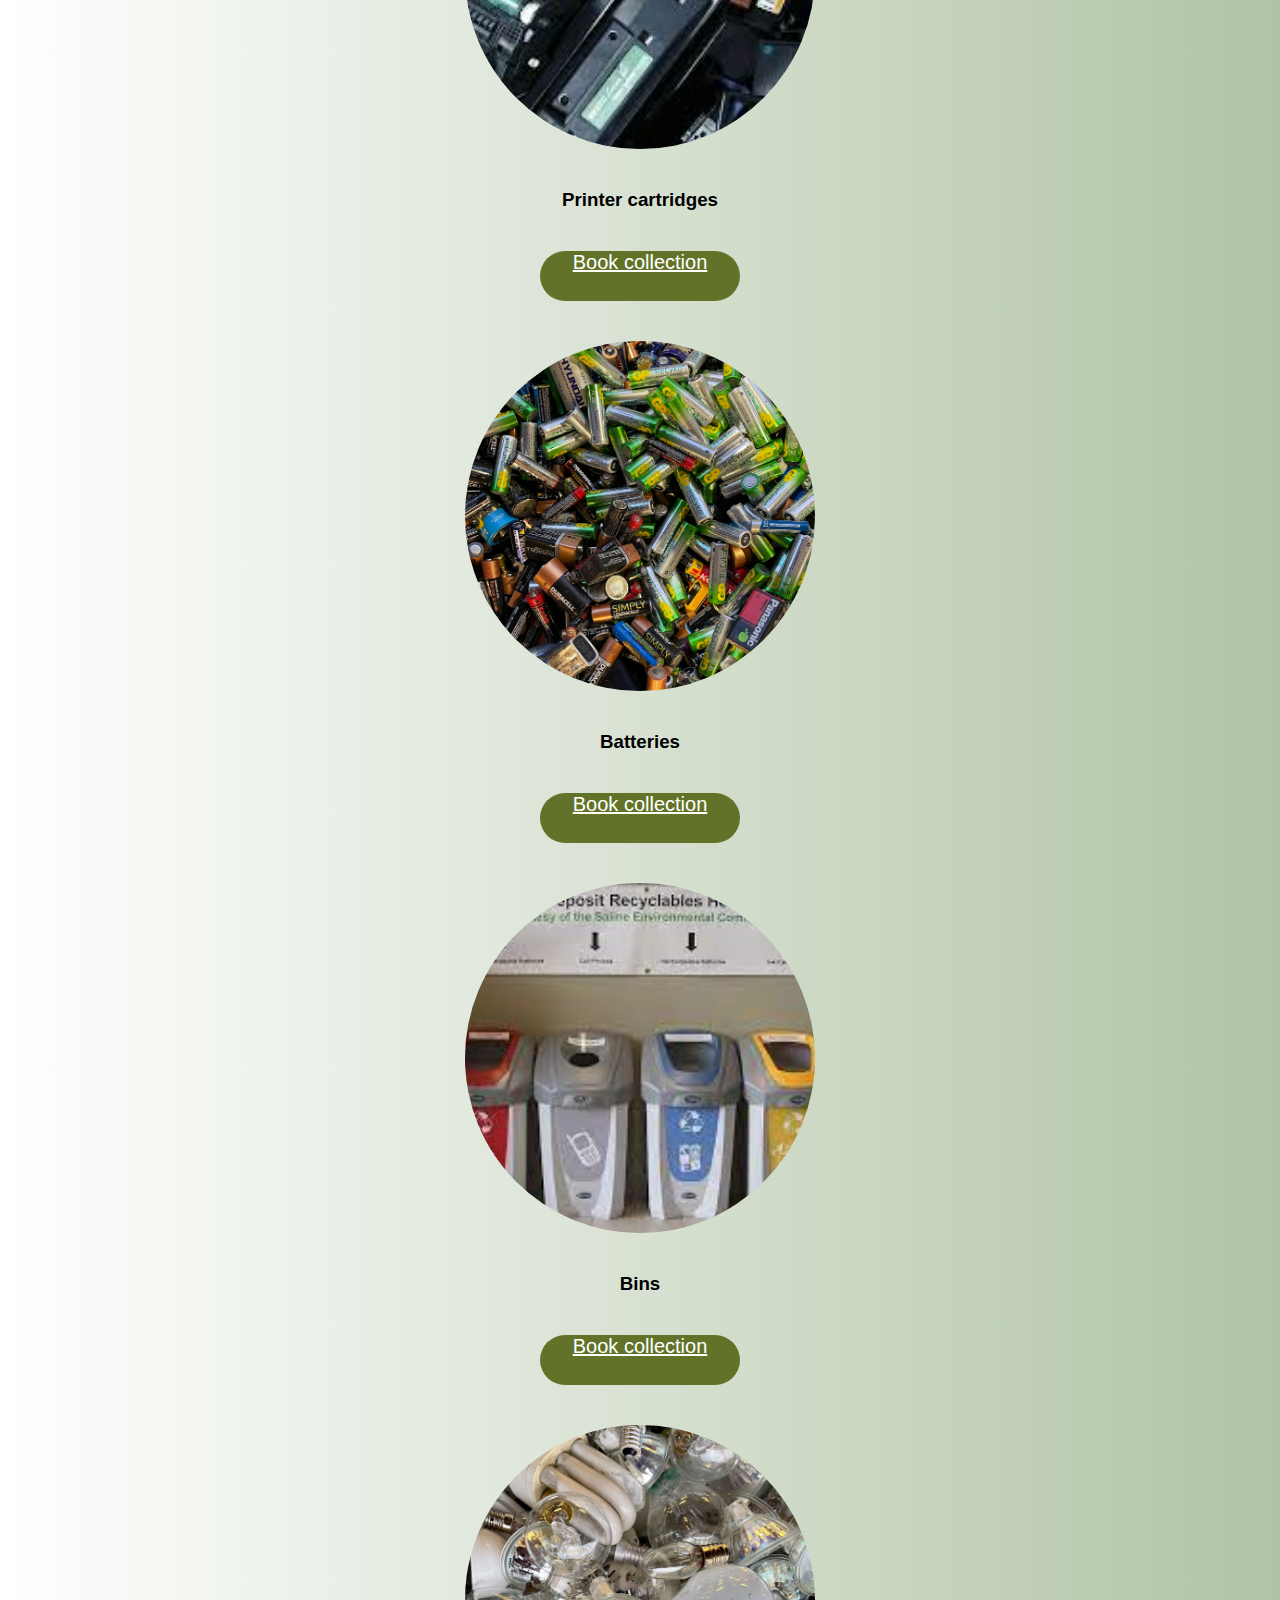
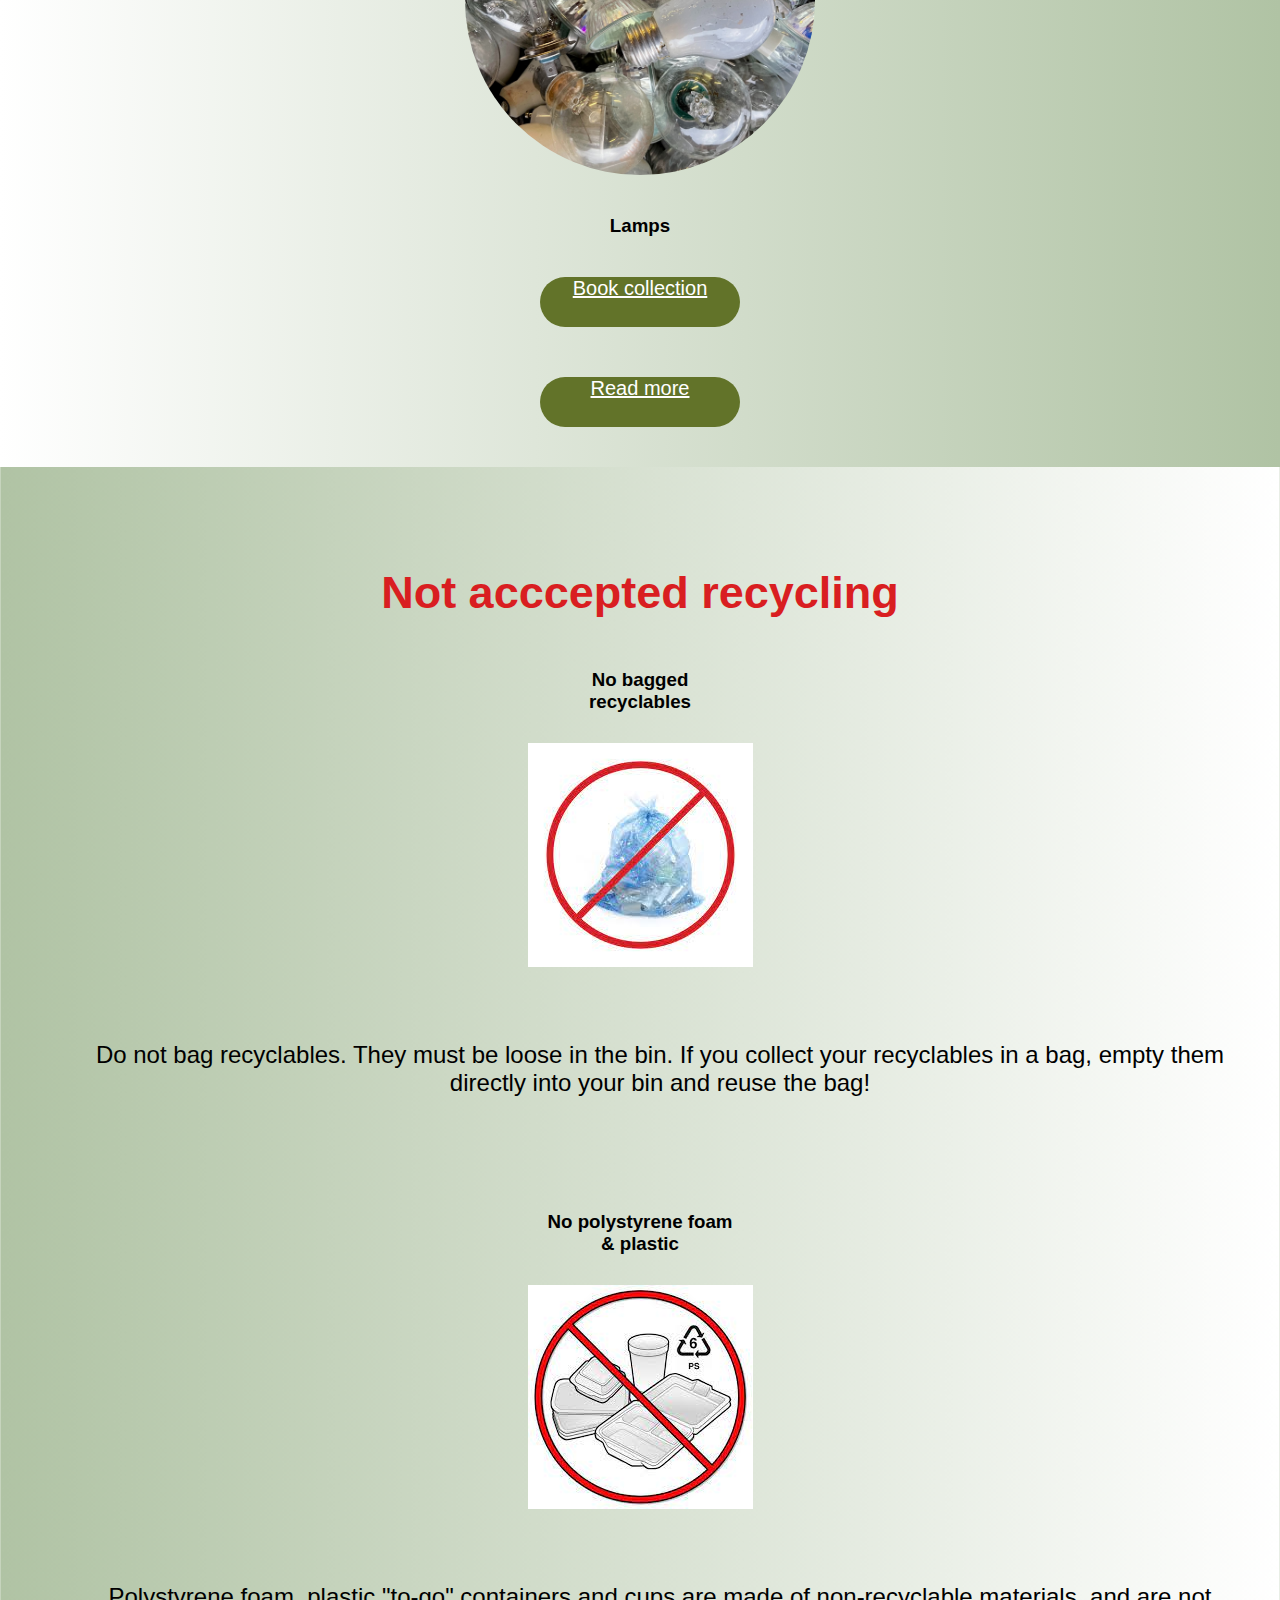
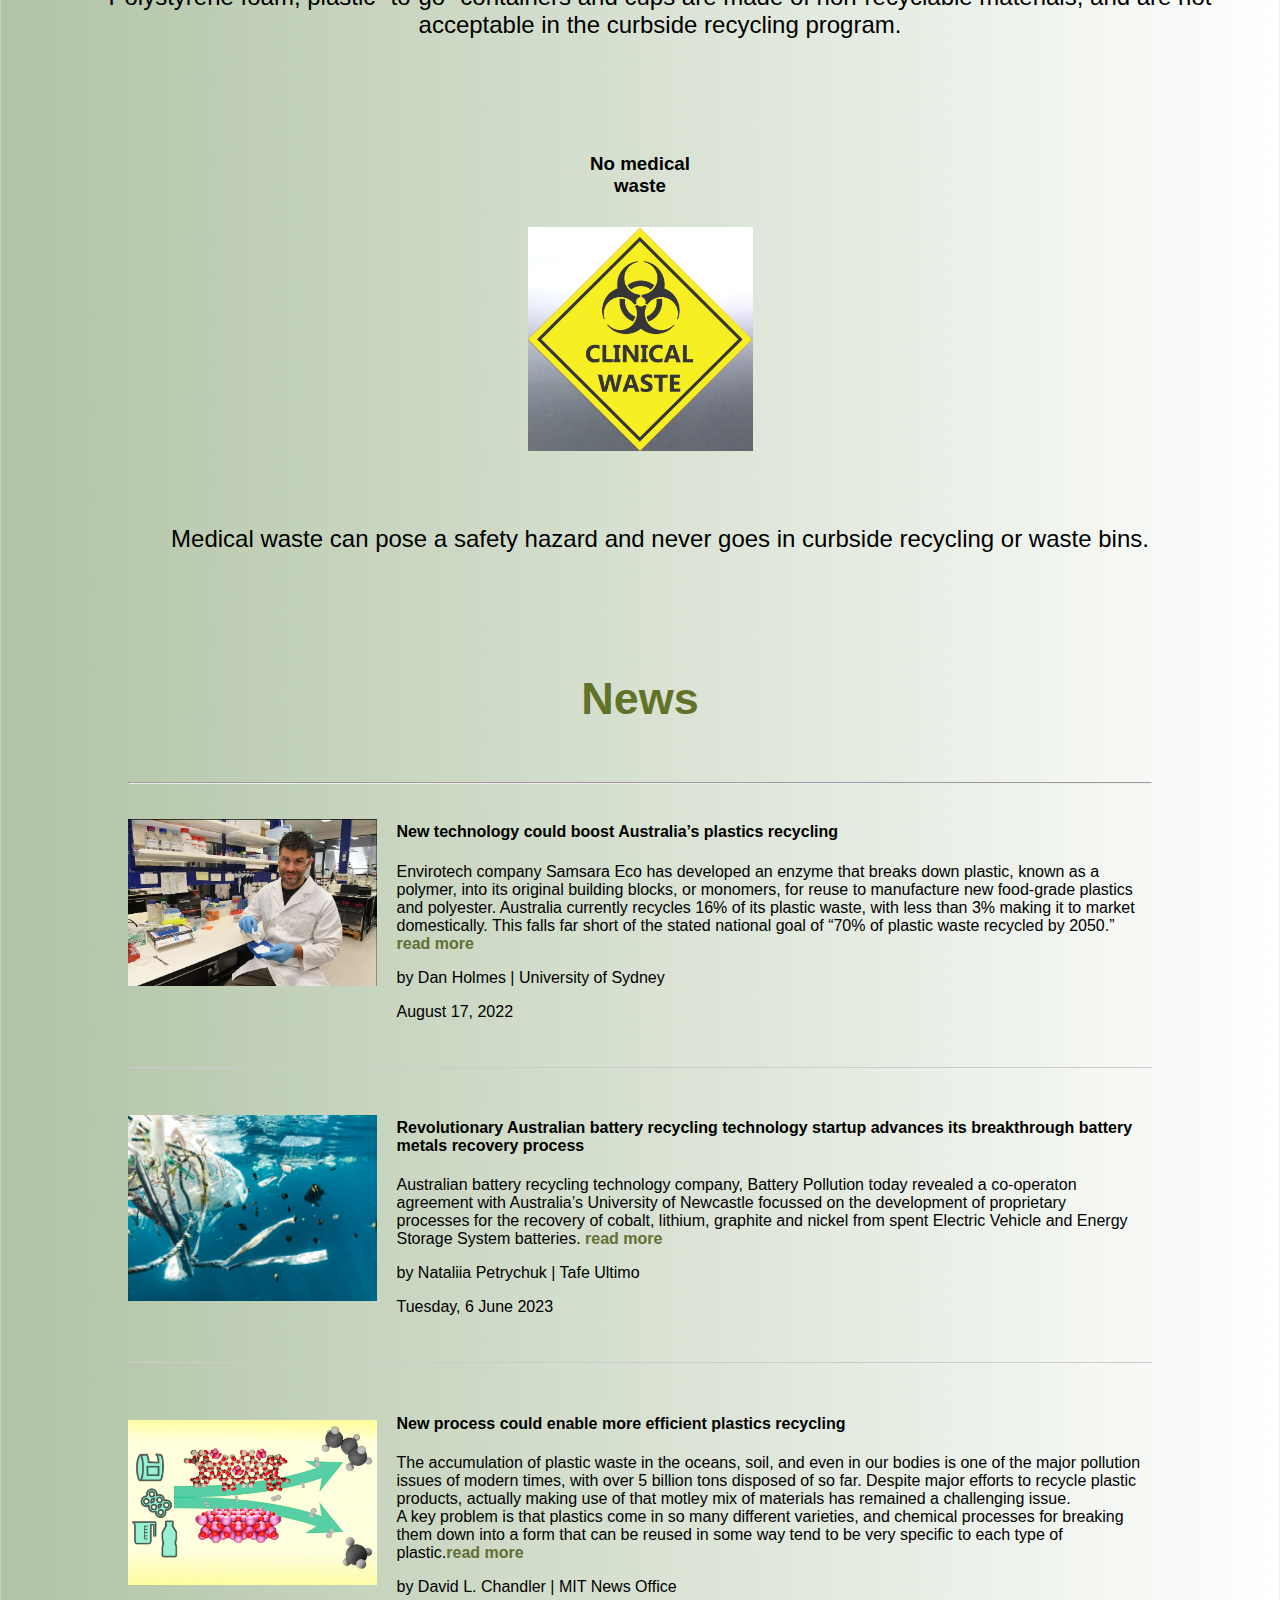
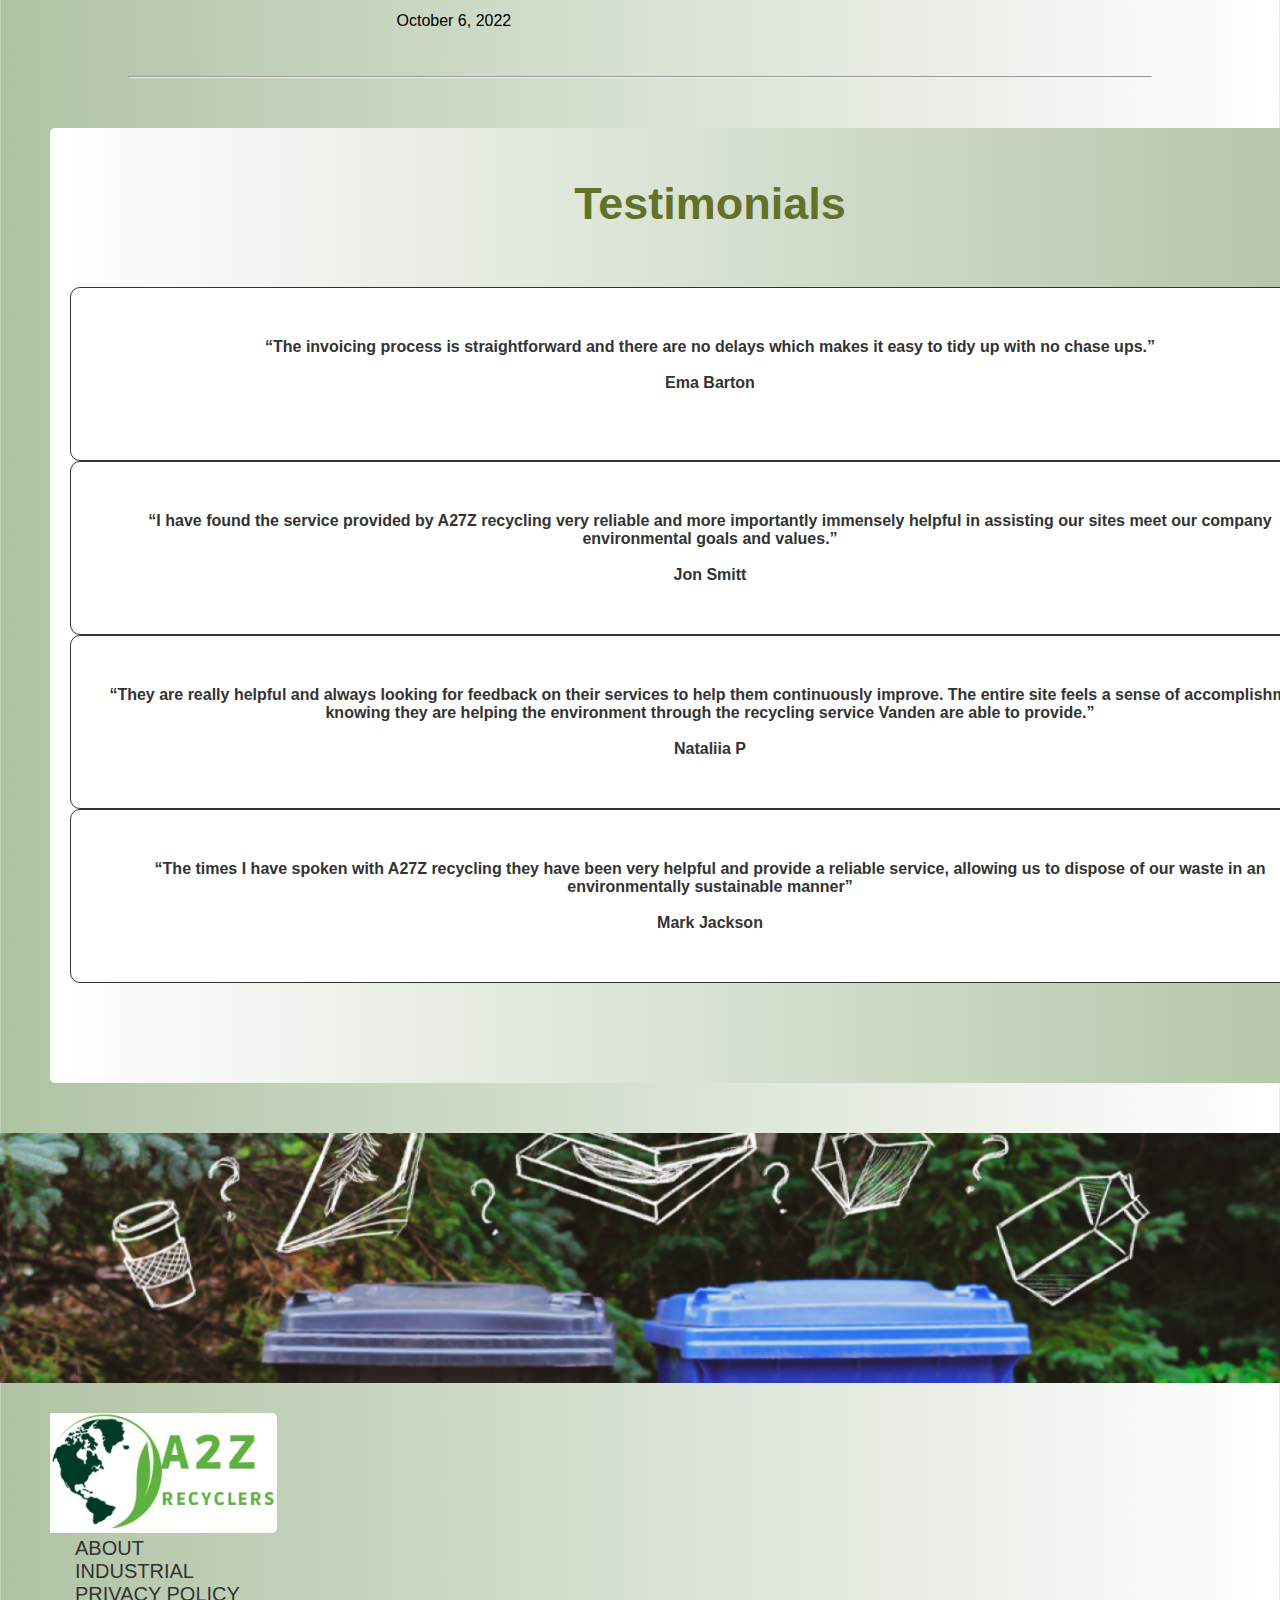
==== commit ea5c5b86: "Adaptation in mobile" ====
--- a/www/index.html
+++ b/www/index.html
@@ -1,10 +1,11 @@
 <!DOCTYPE html>
 <html lang="en">
+
 <head>
     <meta charset="UTF-8">
     <meta name="viewport" content="width=device-width, initial-scale=1.0">
     <link href="https://cdn.jsdelivr.net/npm/bootstrap@5.1.3/dist/css/bootstrap.min.css" rel="stylesheet"
-        integrity="sha384-1BmE4kWBq78iYhFldvKuhfTAU6auU8tT94WrHftjDbrCEXSU1oBoqyl2QvZ6jIW3" crossorigin="anonymous">               
+        integrity="sha384-1BmE4kWBq78iYhFldvKuhfTAU6auU8tT94WrHftjDbrCEXSU1oBoqyl2QvZ6jIW3" crossorigin="anonymous">
     <title>A2Z | Australia's Leading Recycler</title>
     <link rel="stylesheet" href="style/main.css">
     <meta name="author" content="Nataliia Petrychuk, shadowpn@gmail.com">
@@ -13,8 +14,9 @@
     <script src="https://cdn.jsdelivr.net/npm/bootstrap@5.1.3/dist/js/bootstrap.min.js"></script>
 
     <script src="js/main.js"></script>
-    </head>
-    <body>
+</head>
+
+<body>
     <header>
         <nav class="navbar navbar-expand-md navbar-light">
             <a class="navbar-brand" href="index.html"><img src="images/Logo_A2Z.jpg" alt="A2Z logo"></a>
@@ -23,7 +25,7 @@
                 <span class="navbar-toggler-icon"></span>
             </button>
             <div class="collapse navbar-collapse" id="navbarSupportedContent">
-                <ul class="navbar-nav">
+                <ul class="navbar-nav ml-auto"> <!-- Используйте ml-auto для выравнивания элементов справа -->
                     <li class="nav-item">
                         <a class="nav-link" href="index.html" id="current">HOME</a>
                     </li>
@@ -64,63 +66,67 @@
         </div>
         <div class="container">
             <div class="col-md-12">
-            <div class="row">
-                <!-- Первый блок - заголовок и текст -->
-                <div class="col-md-6">
-                    <h1>Who is A2Z recyclers?</h1>
-                    <p class="whois">Our commitment to quality service and reliable equipment ensures that our bins meet safety and hygiene standards, while
-                    promoting recycling and reducing waste. Trust us to provide a competitive quote for bin hire with no hidden fees or
-                    charges, making waste management easy and stress-free for your construction or industrial project.</p>
-                    <a href="contact_us.html" class="btn btn-primary">Contact us</a>
-                </div>
-                <!-- Второй блок - контейнер с фотографией -->
-                <div class="col-md-6">
-                    <div class="container">
-                        <img src="images/elly-filho-prFmxl4FPP4-unsplash.jpg" alt="about A2Z" class="img-fluid">
-                    </div>
-                </div>
-              </div>
-            </div>
-        </div>  
+                <div class="row">
+                    <!-- Первый блок - заголовок и текст -->
+                    <div class="col-md-6">
+                        <h1>Who is A2Z recyclers?</h1>
+                        <p class="whois">Our commitment to quality service and reliable equipment ensures that our bins
+                            meet safety and hygiene standards, while
+                            promoting recycling and reducing waste. Trust us to provide a competitive quote for bin hire
+                            with no hidden fees or
+                            charges, making waste management easy and stress-free for your construction or industrial
+                            project.</p>
+                        <a href="contact_us.html" class="btn btn-primary">Contact us</a>
+                    </div>
+                    <!-- Второй блок - контейнер с фотографией -->
+                    <div class="col-md-6">
+                        <div class="container">
+                            <img src="images/elly-filho-prFmxl4FPP4-unsplash.jpg" alt="about A2Z" class="img-fluid">
+                        </div>
+                    </div>
+                </div>
+            </div>
+        </div>
         <div class="container-fluid my-5">
             <div class="container-fluid bg-primary text-white text-center py-3">
                 <h2>What We Recycle</h2>
             </div>
-                <div class="row">
-                    <div class="col-md-3 col-6 text-center">
-                        <div class="rounded-circle-container">
-                            <img src="images/print_cartrige.jpeg" alt="Printer cartridges" class="img-fluid rounded-circle">
-                        </div>
-                        <h3 class="text-center-block">Printer cartridges</h3>
-                        <a href="contact_us.html" class="btn btn-primary btn-book-collection">Book collection</a>
-                    </div>
-                    <div class="col-md-3 col-6 text-center">
-                        <div class="rounded-circle-container">
-                            <img src="images/john-cameron-aAmUEXvX1bQ-unsplash.jpg" alt="Batteries"
-                                class="img-fluid rounded-circle">
-                        </div>
-                        <h3 class="text-center-block">Batteries</h3>
-                        <a href="contact_us.html" class="btn btn-primary btn-book-collection">Book collection</a>
-                    </div>
-                    <div class="col-md-3 col-6 text-center">
-                        <div class="rounded-circle-container">
-                            <img src="images/bins.jpeg" alt="Bins" class="img-fluid rounded-circle">
-                        </div>
-                        <h3 class="text-center-block">Bins</h3>
-                        <a href="contact_us.html" class="btn btn-primary btn-book-collection">Book collection</a>
-                    </div>
-                    <div class="col-md-3 col-6 text-center">
-                        <div class="rounded-circle-container">
-                            <img src="images/john-cameron-NenIuYCAmx8-unsplash.jpg" alt="Lamps" class="img-fluid rounded-circle">
-                        </div>
-                        <h3 class="text-center-block">Lamps</h3>
-                        <a href="contact_us.html" class="btn btn-primary btn-book-collection">Book collection</a>
-                    </div>
-                </div>
-                <div class="container text-center mt-5">
-                    <a href="industrial.html" class="btn btn-primary btn-read-more">Read more</a>
-                </div>
-            </div>
+            <div class="row">
+                <div class="col-md-3 col-6 text-center">
+                    <div class="rounded-circle-container">
+                        <img src="images/print_cartrige.jpeg" alt="Printer cartridges" class="img-fluid rounded-circle">
+                    </div>
+                    <h3 class="text-center-block">Printer cartridges</h3>
+                    <a href="contact_us.html" class="btn btn-primary btn-book-collection">Book collection</a>
+                </div>
+                <div class="col-md-3 col-6 text-center">
+                    <div class="rounded-circle-container">
+                        <img src="images/john-cameron-aAmUEXvX1bQ-unsplash.jpg" alt="Batteries"
+                            class="img-fluid rounded-circle">
+                    </div>
+                    <h3 class="text-center-block">Batteries</h3>
+                    <a href="contact_us.html" class="btn btn-primary btn-book-collection">Book collection</a>
+                </div>
+                <div class="col-md-3 col-6 text-center">
+                    <div class="rounded-circle-container">
+                        <img src="images/bins.jpeg" alt="Bins" class="img-fluid rounded-circle">
+                    </div>
+                    <h3 class="text-center-block">Bins</h3>
+                    <a href="contact_us.html" class="btn btn-primary btn-book-collection">Book collection</a>
+                </div>
+                <div class="col-md-3 col-6 text-center">
+                    <div class="rounded-circle-container">
+                        <img src="images/john-cameron-NenIuYCAmx8-unsplash.jpg" alt="Lamps"
+                            class="img-fluid rounded-circle">
+                    </div>
+                    <h3 class="text-center-block">Lamps</h3>
+                    <a href="contact_us.html" class="btn btn-primary btn-book-collection">Book collection</a>
+                </div>
+            </div>
+            <div class="container text-center mt-5">
+                <a href="industrial.html" class="btn btn-primary btn-read-more">Read more</a>
+            </div>
+        </div>
         <div class="container mt-5">
             <h2 class="text-center">Not acccepted recycling</h2>
             <div class="row">
@@ -129,8 +135,9 @@
                     <div class="text-center">
                         <h3>No bagged <br> recyclables</h3>
                         <img src="images/download.jpeg" alt="bag recyclables" class="img-fluid">
-                        <p>Do not bag recyclables. They must be loose in the bin. If you collect your recyclables in a bag, empty them directly
-                        into your bin and reuse the bag!</p>
+                        <p>Do not bag recyclables. They must be loose in the bin. If you collect your recyclables in a
+                            bag, empty them directly
+                            into your bin and reuse the bag!</p>
                     </div>
                 </div>
                 <!-- Второй блок -->
@@ -138,16 +145,19 @@
                     <div class="text-center">
                         <h3>No polystyrene foam <br> & plastic</h3>
                         <img src="images/images.jpeg" alt="Polystyrene foam" class="img-fluid">
-                        <p>Polystyrene foam, plastic "to-go" containers and cups are made of non-recyclable materials, and are not acceptable in
-                        the curbside recycling program.</p>
+                        <p>Polystyrene foam, plastic "to-go" containers and cups are made of non-recyclable materials,
+                            and are not acceptable in
+                            the curbside recycling program.</p>
                     </div>
                 </div>
                 <!-- Третий блок -->
                 <div class="col-md-4">
                     <div class="text-center">
                         <h3>No medical <br> waste</h3>
-                        <img src="images/Screenshot_5.jpg" alt="Medical waste" width="225" height="224" class="img-fluid">
-                        <p>Medical waste can pose a safety hazard and never goes in curbside recycling or waste bins.</p>
+                        <img src="images/Screenshot_5.jpg" alt="Medical waste" width="225" height="224"
+                            class="img-fluid">
+                        <p>Medical waste can pose a safety hazard and never goes in curbside recycling or waste bins.
+                        </p>
                     </div>
                 </div>
             </div>
@@ -161,12 +171,16 @@
                 </div>
                 <div class="news-content">
                     <h4>New technology could boost Australia’s plastics recycling</h4>
-                    <p>Envirotech company Samsara Eco has developed an enzyme that breaks down plastic, known as a polymer, into its original
-                    building blocks, or monomers, for reuse to manufacture new food-grade plastics and polyester.
-                    Australia currently recycles 16% of its plastic waste, with less than 3% making it to market domestically. This falls
-                    far short of the stated national goal of “70% of plastic waste recycled by 2050.” <a href="https://www.themandarin.com.au/197250-new-technology-could-boost-australias-plastics-recycling/" target="_blank"> read more</a></p>
+                    <p>Envirotech company Samsara Eco has developed an enzyme that breaks down plastic, known as a
+                        polymer, into its original
+                        building blocks, or monomers, for reuse to manufacture new food-grade plastics and polyester.
+                        Australia currently recycles 16% of its plastic waste, with less than 3% making it to market
+                        domestically. This falls
+                        far short of the stated national goal of “70% of plastic waste recycled by 2050.” <a
+                            href="https://www.themandarin.com.au/197250-new-technology-could-boost-australias-plastics-recycling/"
+                            target="_blank"> read more</a></p>
                     <p>by Dan Holmes | University of Sydney</p>
-                    <p>August 17, 2022</p>   
+                    <p>August 17, 2022</p>
                 </div>
             </div>
             <div class="news-divider"></div>
@@ -175,10 +189,15 @@
                     <img src="images/naja-bertolt-jensen-BJUoZu0mpt0-unsplash.jpg" alt="Фотография новости 2">
                 </div>
                 <div class="news-content">
-                    <h4>Revolutionary Australian battery recycling technology startup advances its breakthrough battery metals recovery process</h4>
-                    <p>Australian battery recycling technology company, Battery Pollution today revealed a co-operaton agreement with
-                    Australia’s University of Newcastle focussed on the development of proprietary processes for the recovery of cobalt,
-                    lithium, graphite and nickel from spent Electric Vehicle and Energy Storage System batteries. <a href="https://www.newcastle.edu.au/newsroom/featured/revolutionary-australian-battery-recycling-technology-startup-advances-its-breakthrough-battery-metals-recovery-process"> read more</a></p>
+                    <h4>Revolutionary Australian battery recycling technology startup advances its breakthrough battery
+                        metals recovery process</h4>
+                    <p>Australian battery recycling technology company, Battery Pollution today revealed a co-operaton
+                        agreement with
+                        Australia’s University of Newcastle focussed on the development of proprietary processes for the
+                        recovery of cobalt,
+                        lithium, graphite and nickel from spent Electric Vehicle and Energy Storage System batteries. <a
+                            href="https://www.newcastle.edu.au/newsroom/featured/revolutionary-australian-battery-recycling-technology-startup-advances-its-breakthrough-battery-metals-recovery-process">
+                            read more</a></p>
                     <p>by Nataliia Petrychuk | Tafe Ultimo</p>
                     <p>Tuesday, 6 June 2023</p>
                 </div>
@@ -190,47 +209,60 @@
                 </div>
                 <div class="news-content">
                     <h4>New process could enable more efficient plastics recycling</h4>
-                    <p>The accumulation of plastic waste in the oceans, soil, and even in our bodies is one of the major pollution issues of
-                    modern times, with over 5 billion tons disposed of so far. Despite major efforts to recycle plastic products, actually
-                    making use of that motley mix of materials has remained a challenging issue. <br> A key problem is that plastics come in so many different varieties, and chemical processes for breaking them down into a
-                    form that can be reused in some way tend to be very specific to each type of plastic.<a href="https://news.mit.edu/2022/plastics-recycling-cobalt-catalyst-1006" target="_blank">read more</a></p>
+                    <p>The accumulation of plastic waste in the oceans, soil, and even in our bodies is one of the major
+                        pollution issues of
+                        modern times, with over 5 billion tons disposed of so far. Despite major efforts to recycle
+                        plastic products, actually
+                        making use of that motley mix of materials has remained a challenging issue. <br> A key problem
+                        is that plastics come in so many different varieties, and chemical processes for breaking them
+                        down into a
+                        form that can be reused in some way tend to be very specific to each type of plastic.<a
+                            href="https://news.mit.edu/2022/plastics-recycling-cobalt-catalyst-1006"
+                            target="_blank">read more</a></p>
                     <p>by David L. Chandler | MIT News Office</p>
-                    <p>October 6, 2022</p>    
+                    <p>October 6, 2022</p>
                 </div>
             </div>
             <hr>
         </div>
-        
+
         <div class="container">
             <div class="testimonials">
                 <h2 class="text-center">Testimonials</h2>
                 <div class="row">
                     <div class="col-md-3">
                         <div class="testimonial-card">
-                            <p>“The invoicing process is straightforward and there are no delays which makes it easy to tidy up with no chase ups.”<br><br> <strong>Ema Barton</strong></p>        
+                            <p>“The invoicing process is straightforward and there are no delays which makes it easy to
+                                tidy up with no chase ups.”<br><br> <strong>Ema Barton</strong></p>
                         </div>
                     </div>
                     <div class="col-md-3">
                         <div class="testimonial-card">
-                            <p>“I have found the service provided by A27Z recycling very reliable and more importantly immensely helpful in assisting our sites
-                            meet our company environmental goals and values.” <br><br> <strong>Jon Smitt</strong></p>
+                            <p>“I have found the service provided by A27Z recycling very reliable and more importantly
+                                immensely helpful in assisting our sites
+                                meet our company environmental goals and values.” <br><br> <strong>Jon Smitt</strong>
+                            </p>
                         </div>
                     </div>
                     <div class="col-md-3">
                         <div class="testimonial-card">
-                            <p>“They are really helpful and always looking for feedback on their services to help them continuously improve. The entire
-                            site feels a sense of accomplishment knowing they are helping the environment through the recycling service Vanden are
-                            able to provide.” <br><br> <strong>Nataliia P</strong></p>
+                            <p>“They are really helpful and always looking for feedback on their services to help them
+                                continuously improve. The entire
+                                site feels a sense of accomplishment knowing they are helping the environment through
+                                the recycling service Vanden are
+                                able to provide.” <br><br> <strong>Nataliia P</strong></p>
                         </div>
                     </div>
                     <div class="col-md-3">
                         <div class="testimonial-card">
-                            <p>“The times I have spoken with A27Z recycling they have been very helpful and provide a reliable service, allowing us to dispose
-                            of our waste in an environmentally sustainable manner”<br><br> <strong>Mark Jackson</strong></p>
-                        </div>
-                    </div>
-                </div>
-            </div>        
+                            <p>“The times I have spoken with A27Z recycling they have been very helpful and provide a
+                                reliable service, allowing us to dispose
+                                of our waste in an environmentally sustainable manner”<br><br> <strong>Mark
+                                    Jackson</strong></p>
+                        </div>
+                    </div>
+                </div>
+            </div>
         </div>
     </main>
     <section class="banner">
@@ -239,12 +271,13 @@
     <footer class="container">
         <div class="row" id="main_footer">
             <div class="col-md-4 logo-footer">
-                <a class="footer-logo" href="index.html"><img src="images/Logo_small.jpg" height="120" alt="logo footer"></a>
+                <a class="footer-logo" href="index.html"><img src="images/Logo_small.jpg" height="120"
+                        alt="logo footer"></a>
             </div>
             <div class="col-md-4 links-menu">
                 <ul>
                     <li><a href="about_us.html">ABOUT</a></li>
-                    <li><a href="industial.html">INDUSTRIAL</a></li>
+                    <li><a href="industrial.html">INDUSTRIAL</a></li>
                     <li><a href="privacy_policy.html">PRIVACY POLICY</a></li>
                 </ul>
                 <div class="social">
@@ -265,9 +298,8 @@
                     <p><strong>Phone:</strong> <a href="tel:0435123456">0435 123 456</a></p>
                     <p><strong>Address:</strong> 123 Main Street, 2000, Sydney</p>
                 </address>
-                
-            </div>
-            <span>Nataliia Petrychuk© All Rights Reserved 2010-2023</span>
+            </div>
+            <span class="copywriter">Nataliia Petrychuk© All Rights Reserved 2010-2023</span>
         </div>
     </footer>
     <!-- jQuery, Popper.js, и Bootstrap JS (все скрипты в одном месте) -->
--- a/www/style/main.css
+++ b/www/style/main.css
@@ -109,7 +109,6 @@
   margin: 0 100px;
   height: 50px;
   font-size: 20px;
-  border-color: #627329;
   color: #fff;
 }
 .btn.btn-primary:hover{
@@ -323,7 +322,7 @@
     width: 100%; /* Масштабируем изображение по ширине блока */
     height: auto; /* Сохраняем соотношение сторон */
 }
-span {
+.copywriter {
   text-align: center;
   margin-bottom: 15px;
   font-weight: 600;
@@ -524,6 +523,43 @@
 
 /* Чтобы адаптировать размер слайдов для мобильных устройств, добавьте медиа-запросы */
 @media (max-width: 768px) {
+  body {
+    width: 100%;
+    font-size: 16px;
+  }
+  /* Устанавливаем ширину 100% для лого в навбаре */
+/* Стили для лого в навбаре */
+.navbar-brand {
+    width: auto; /* Чтобы лого занимало только необходимое пространство */
+}
+
+/* Стили для кнопки бургер-меню */
+.navbar-toggler {
+    display: block;
+    margin-left: auto; /* Размещаем кнопку бургер-меню справа */
+}
+
+/* Убираем стандартную рамку у элементов меню при клике на них */
+.nav-item:active {
+    outline: none !important;   
+}
+.navbar-toggler:focus {
+    outline: none !important;
+}
+
+/* Стили для элементов меню в раскрывающемся меню */
+.navbar-collapse {
+    text-align: left;
+    margin-left: 50px; /* Пространство слева от меню */
+    padding-top: 30px; /* Пространство сверху от меню */
+}
+/* Стили для отдельных пунктов меню в раскрывающемся меню */
+.nav-item a {
+    font-size: 20px;
+    line-height: normal;
+    font-weight: 500;
+}
+
   .carousel-item {
     width: 100%; /* Измените ширину слайдов для мобильных устройств */
     height: auto; /* Измените высоту слайдов для мобильных устройств */
@@ -532,6 +568,28 @@
     width: 100%; /* Установите ширину блока на 100% на мобильных устройствах */
     margin-bottom: 20px;
   }
+  .col-md-6 h1 {
+    font-size: 28px;
+    padding-top: 20px;
+    margin-bottom: 10px;
+  }
+  .container p {
+    padding: 10px !important;
+    font-size: 16px;
+    margin-left: 0;
+    line-height: 1.6;
+  }
+  .btn.btn-primary {
+    width: 30%;
+    border: #616f32;
+    align-items: center;
+    margin: 10px 0;
+    margin-left: 180px;
+  }
+  .container img {
+    max-width: 60%;
+    height: auto;
+    }
   .col-md-12 {
     padding: 10px; /* Уменьшение отступа на мобильных устройствах */
   }
@@ -540,12 +598,7 @@
     background-color: transparent; /* Уберите цвет фона на мобильных устройствах */
     padding: 10px;
   }
-  h1 {
-    font-size: 20px;
-  }
-  p {
-    font-size: 14px;
-  }
+  
    .rounded-circle-img {
     width: 100px; /* Уменьшите размер контейнера круглых фотографий */
     height: 100px;
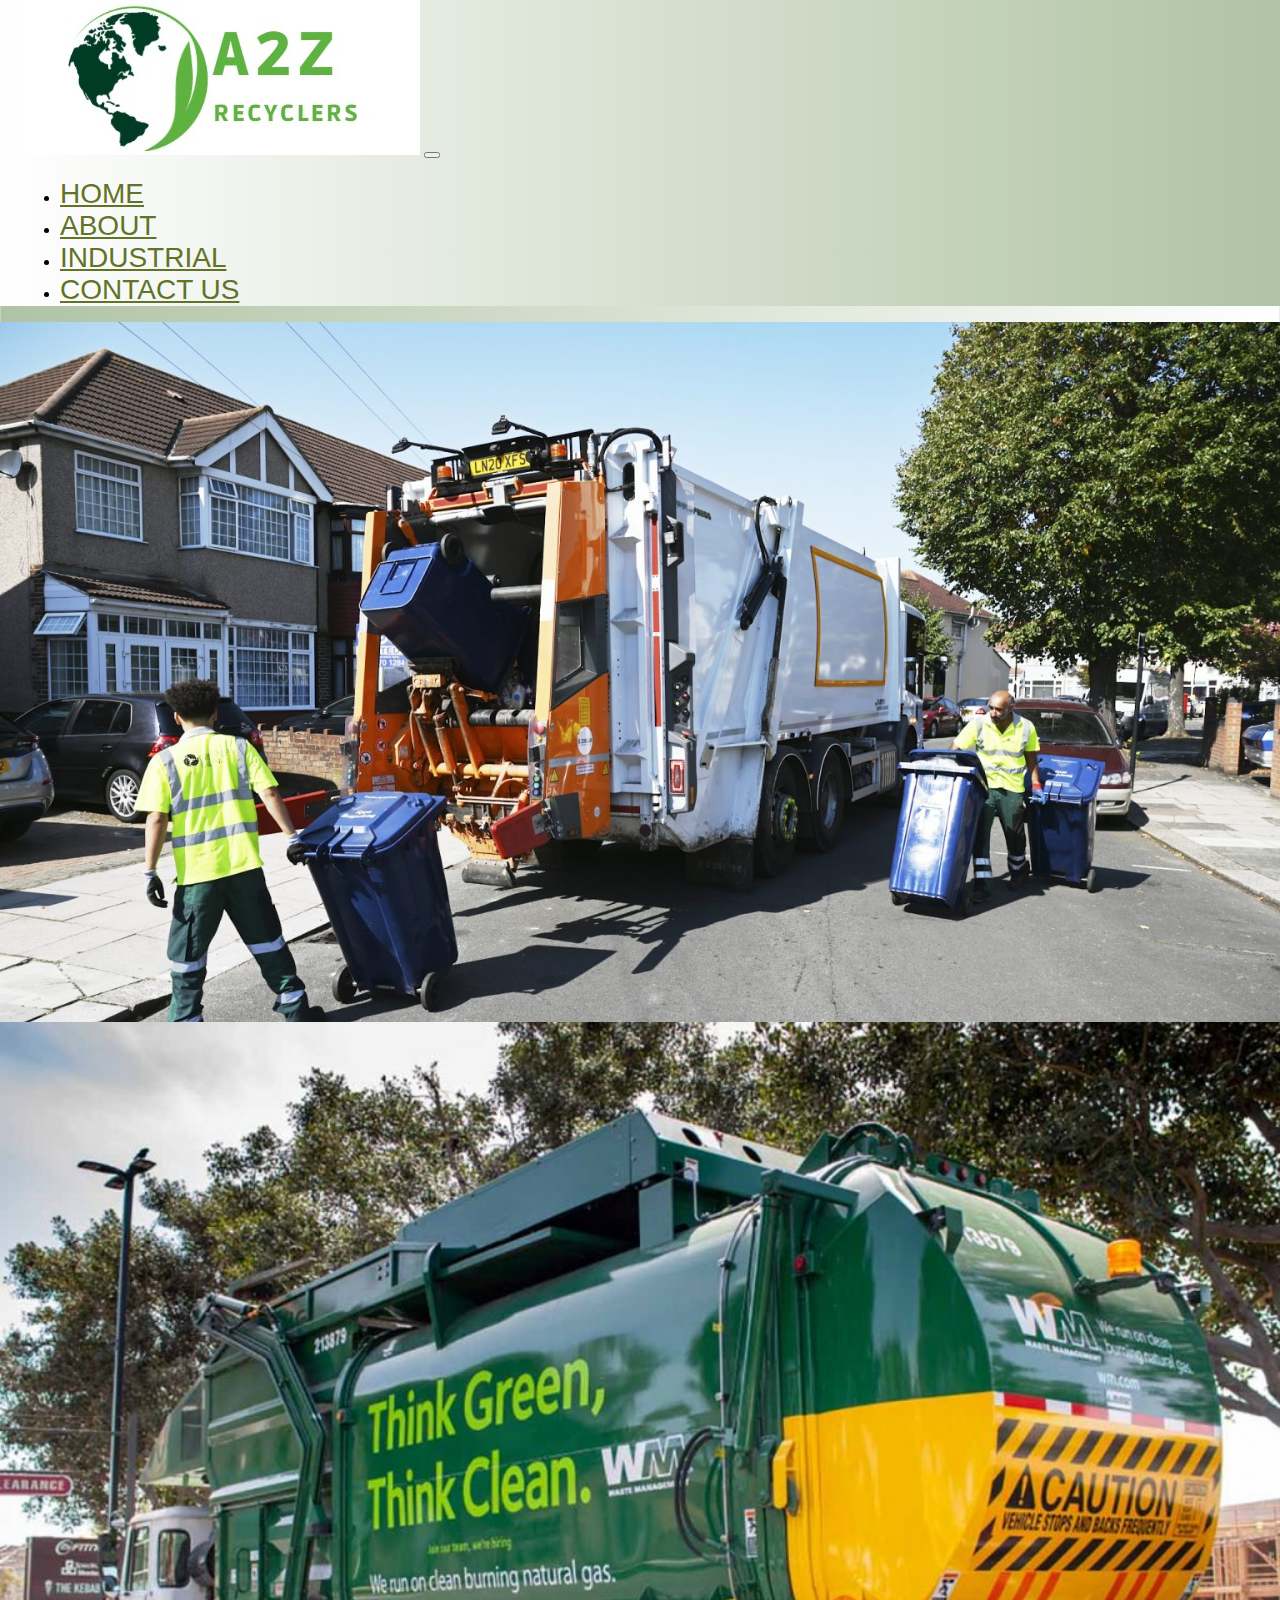
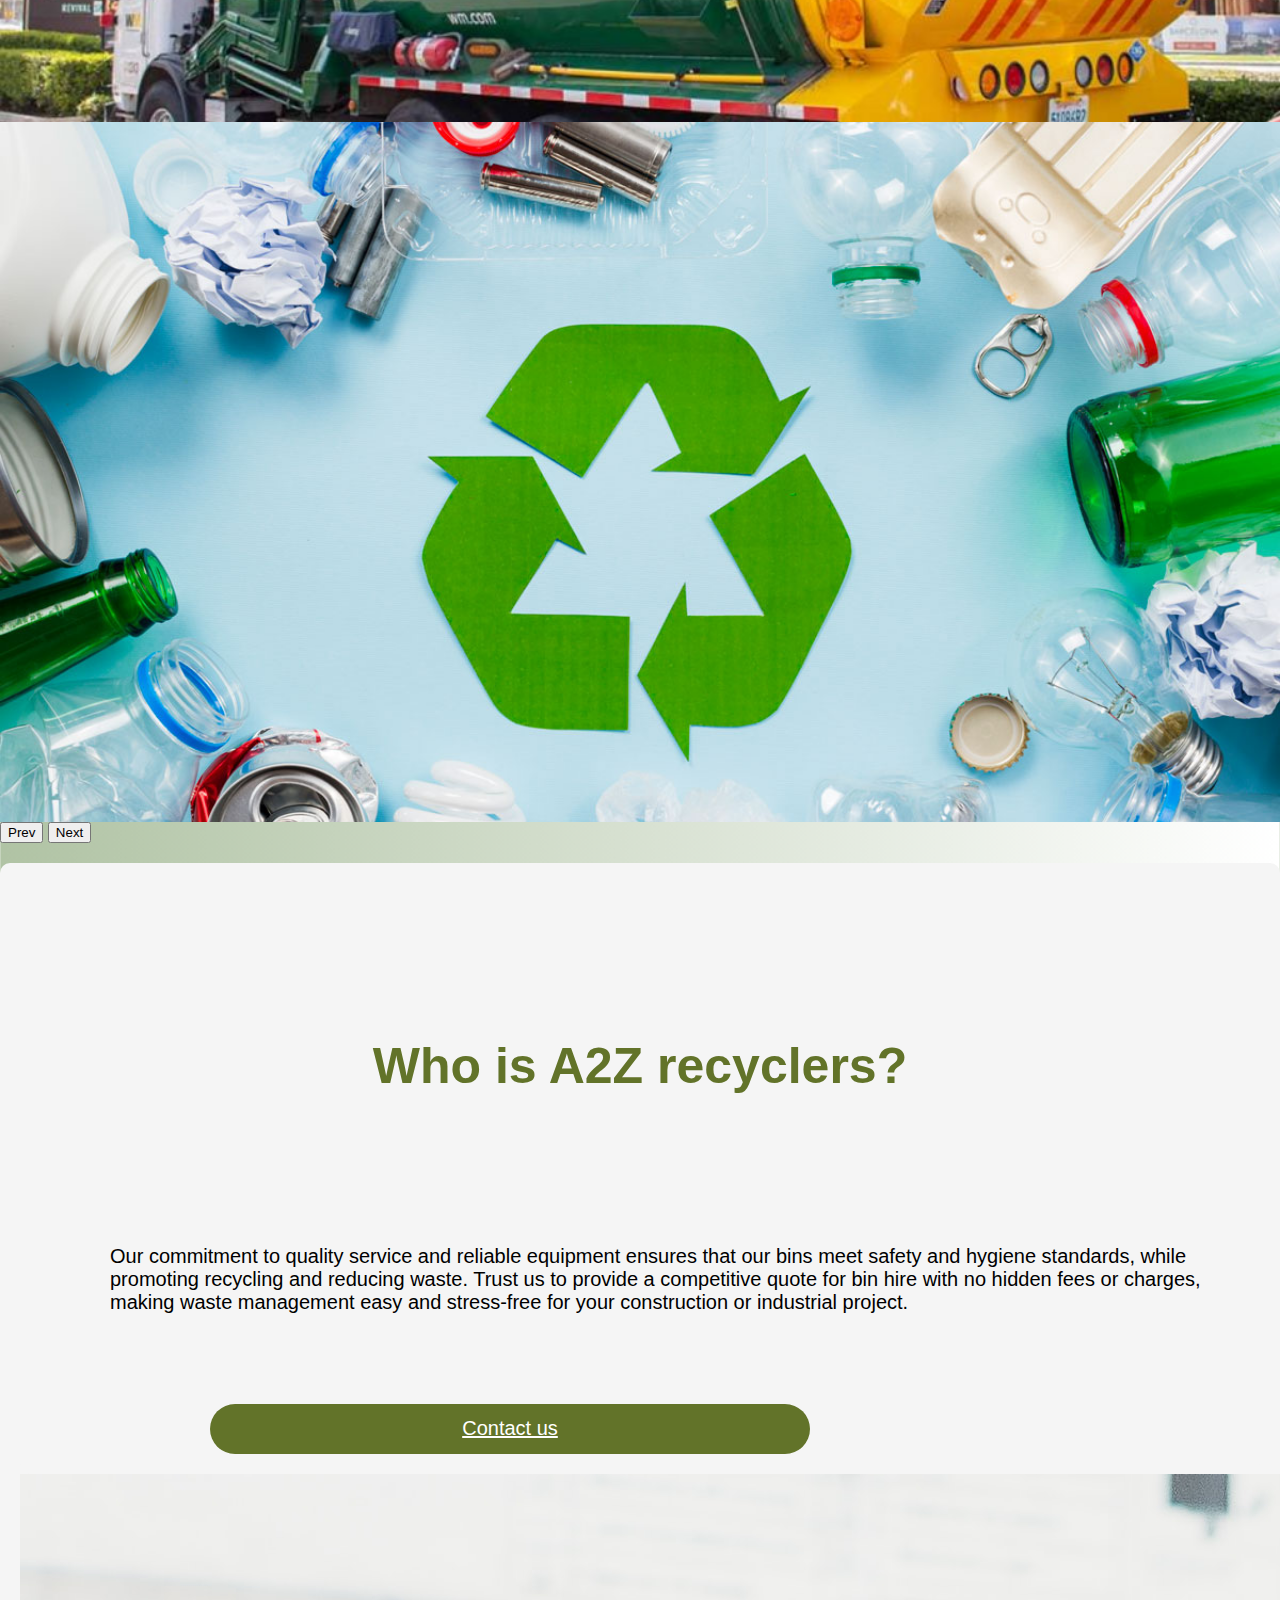
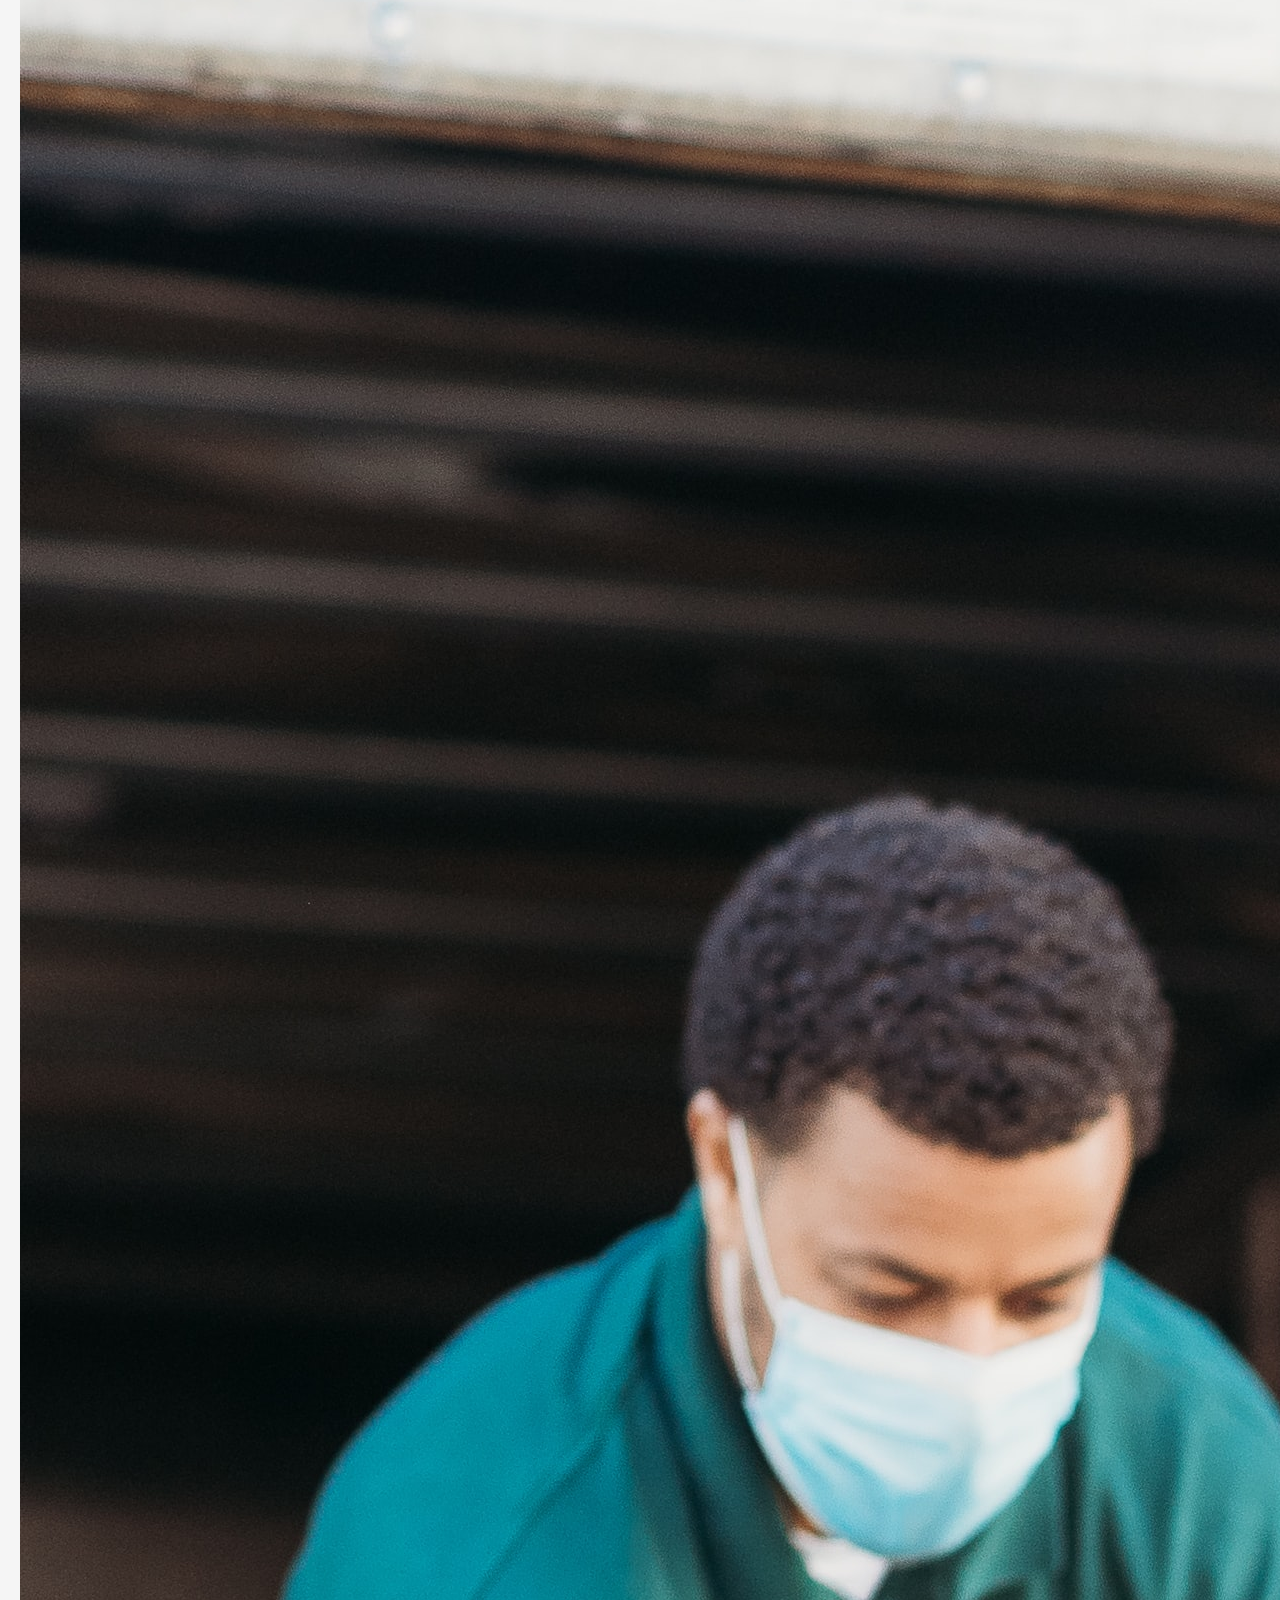
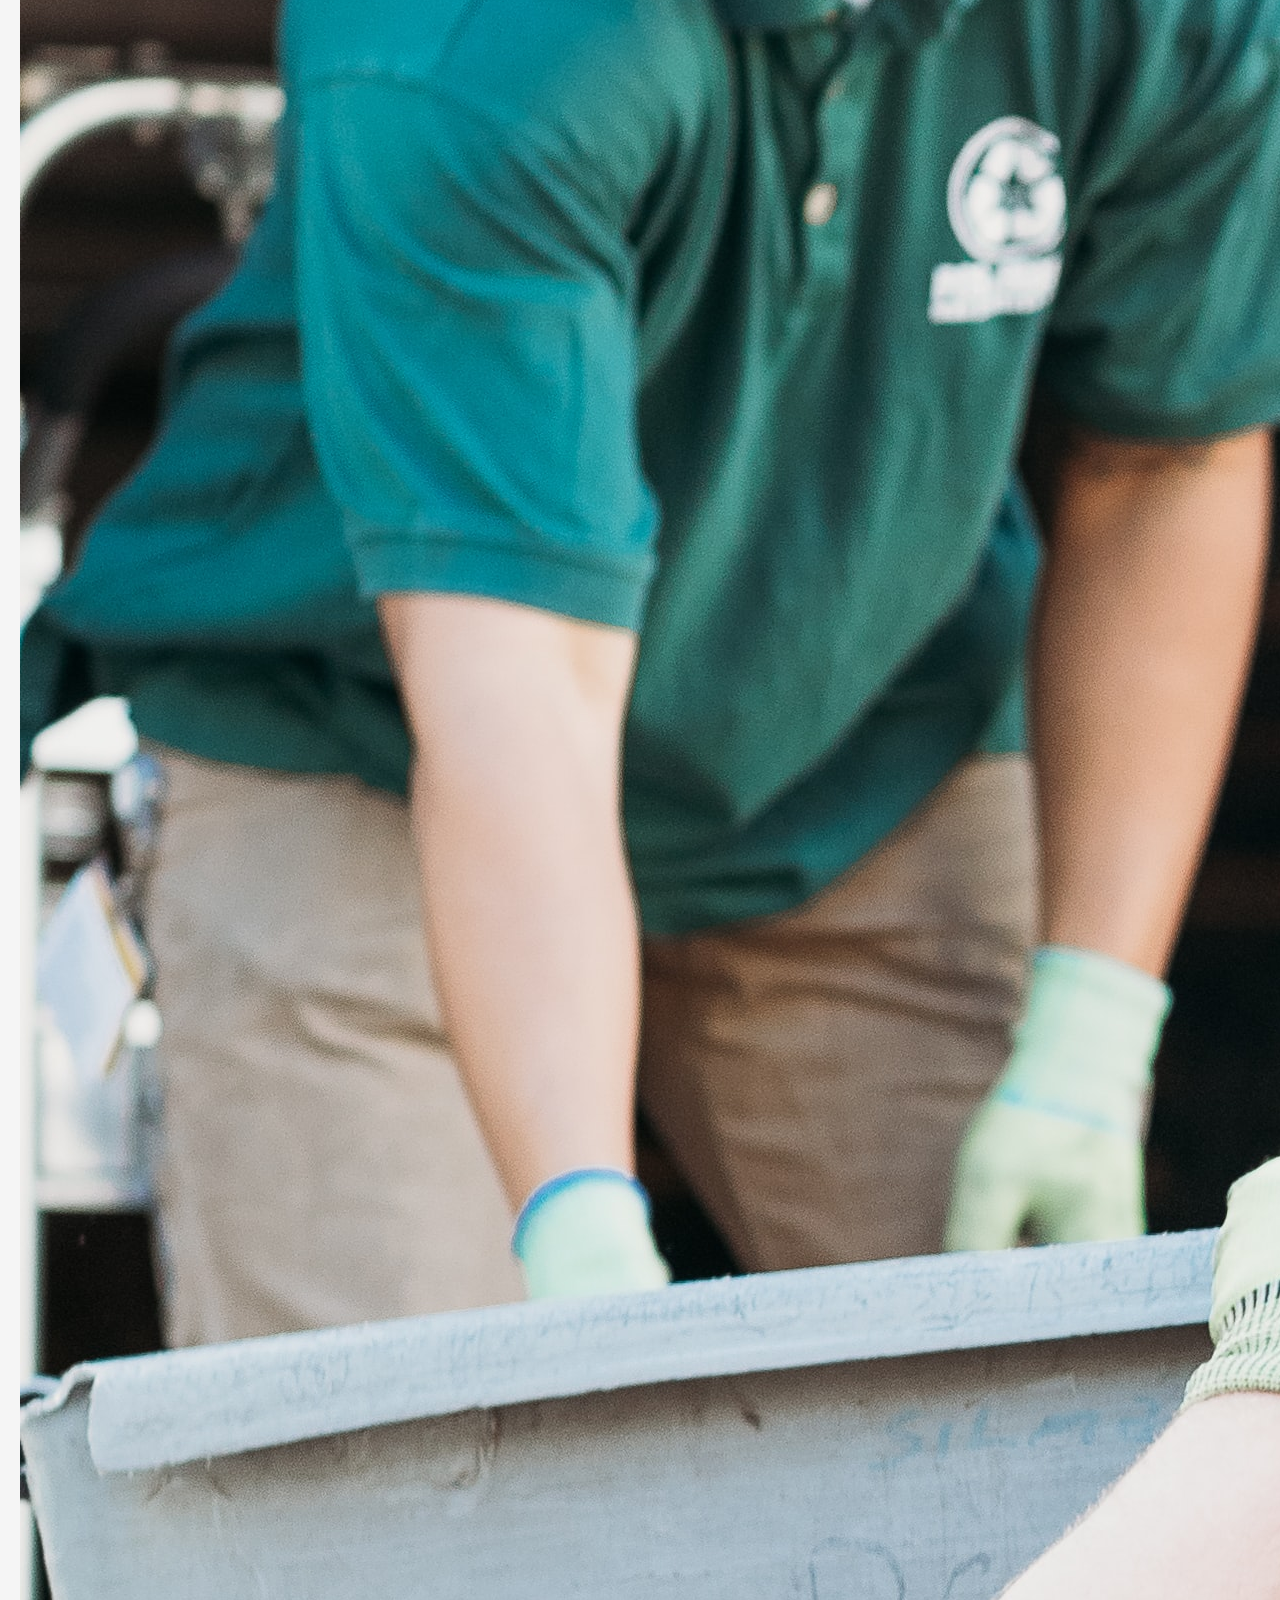
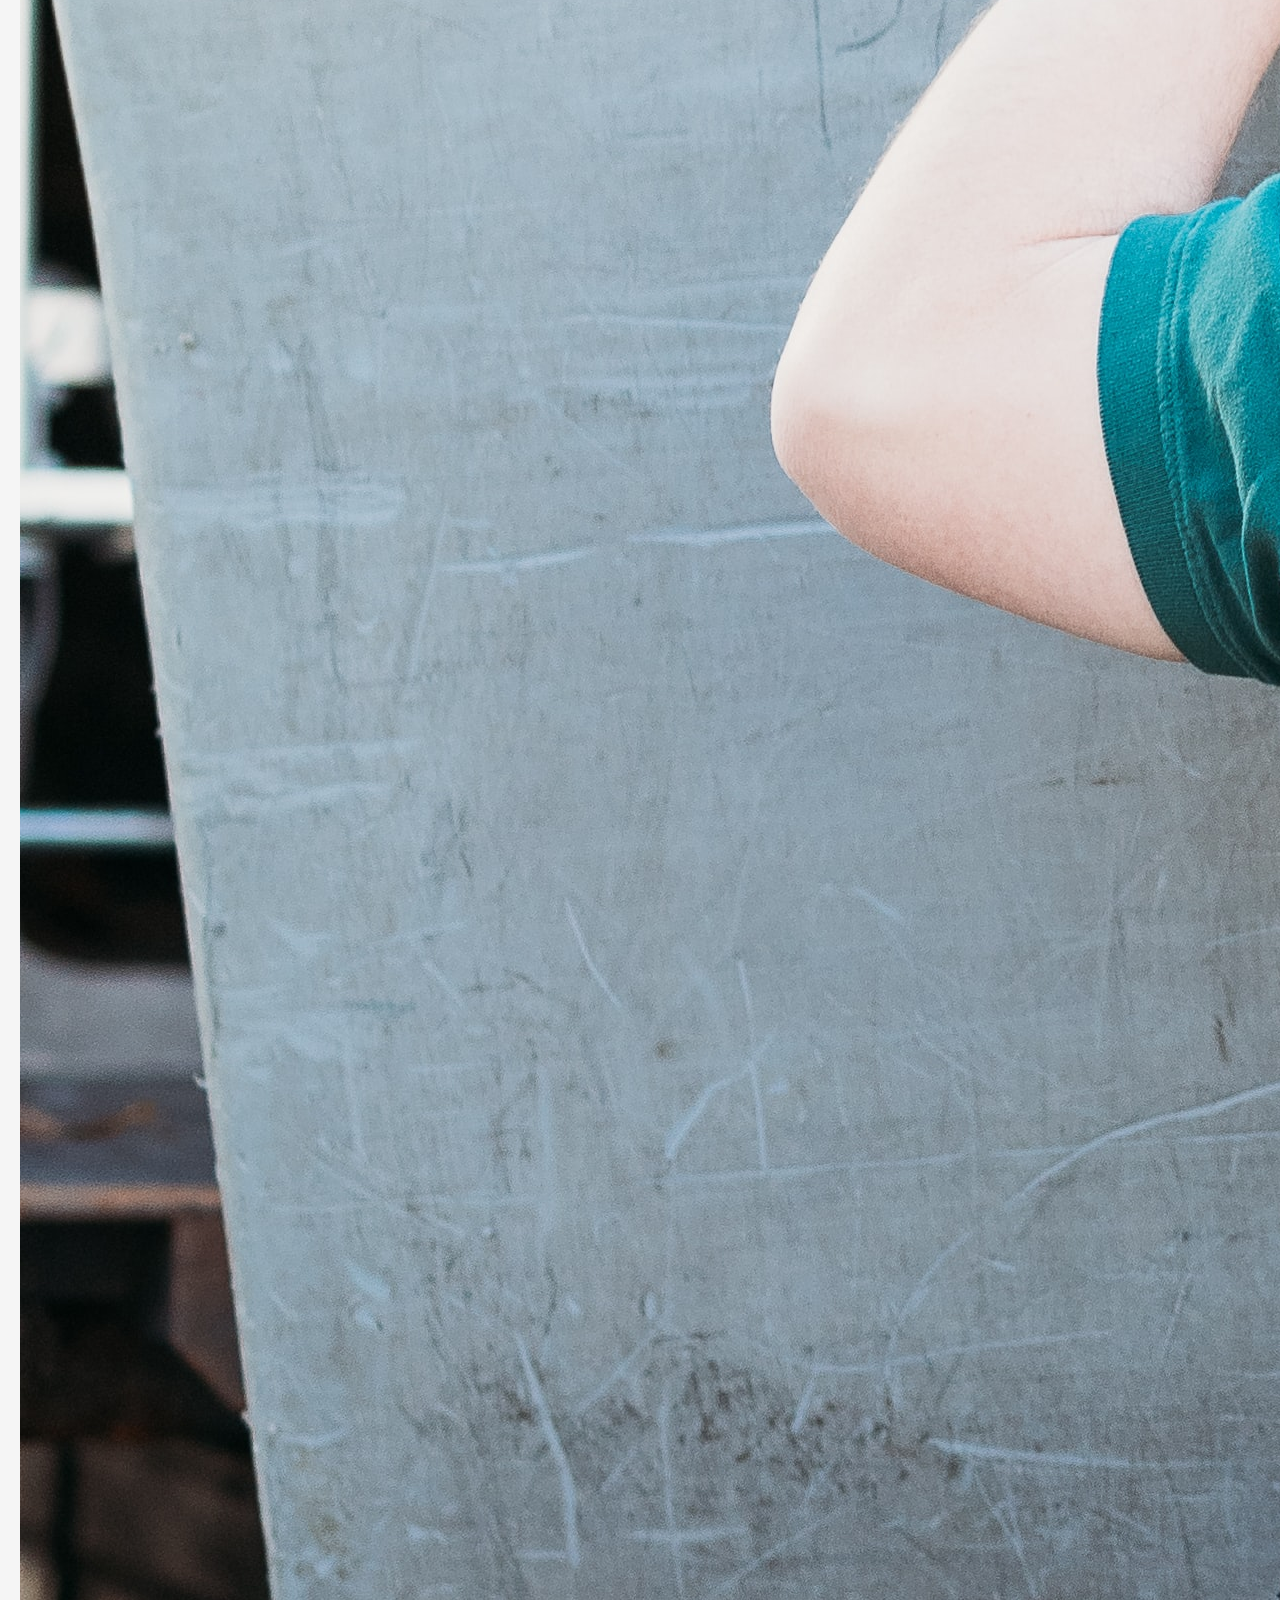
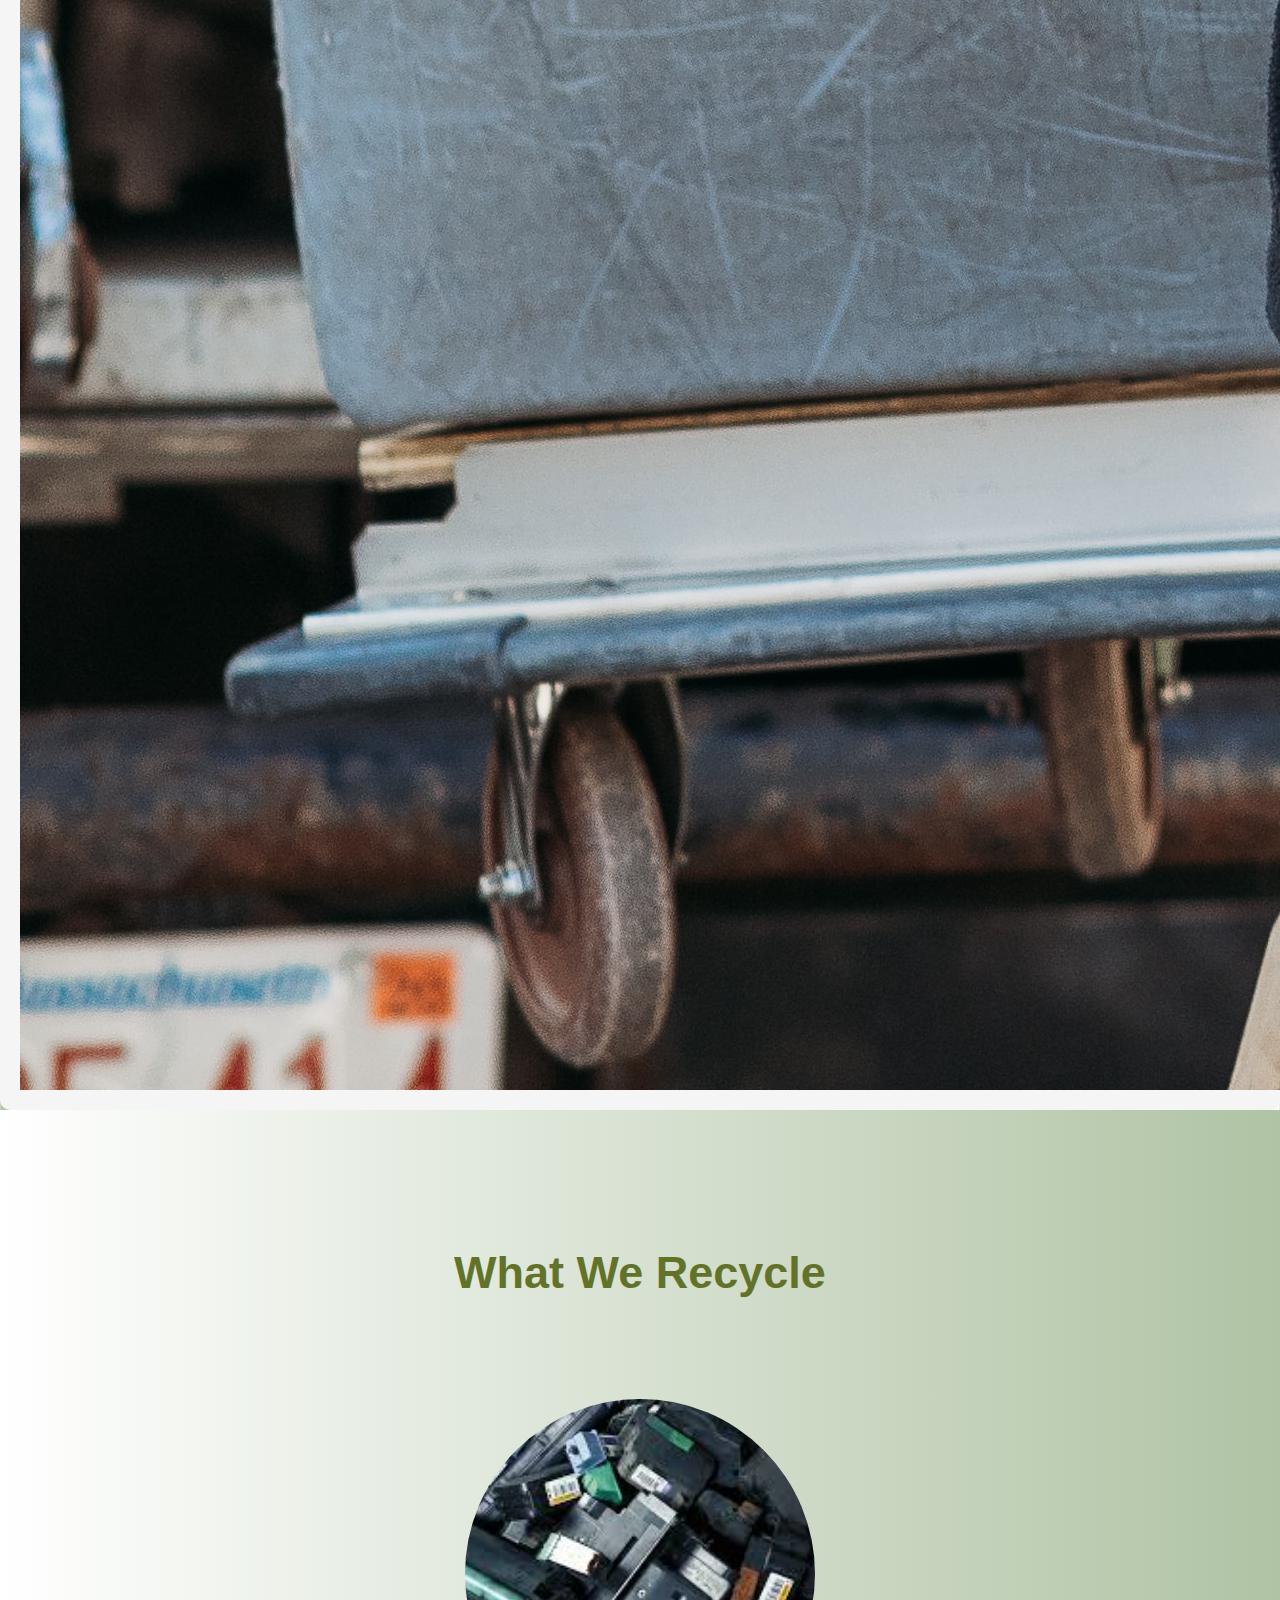
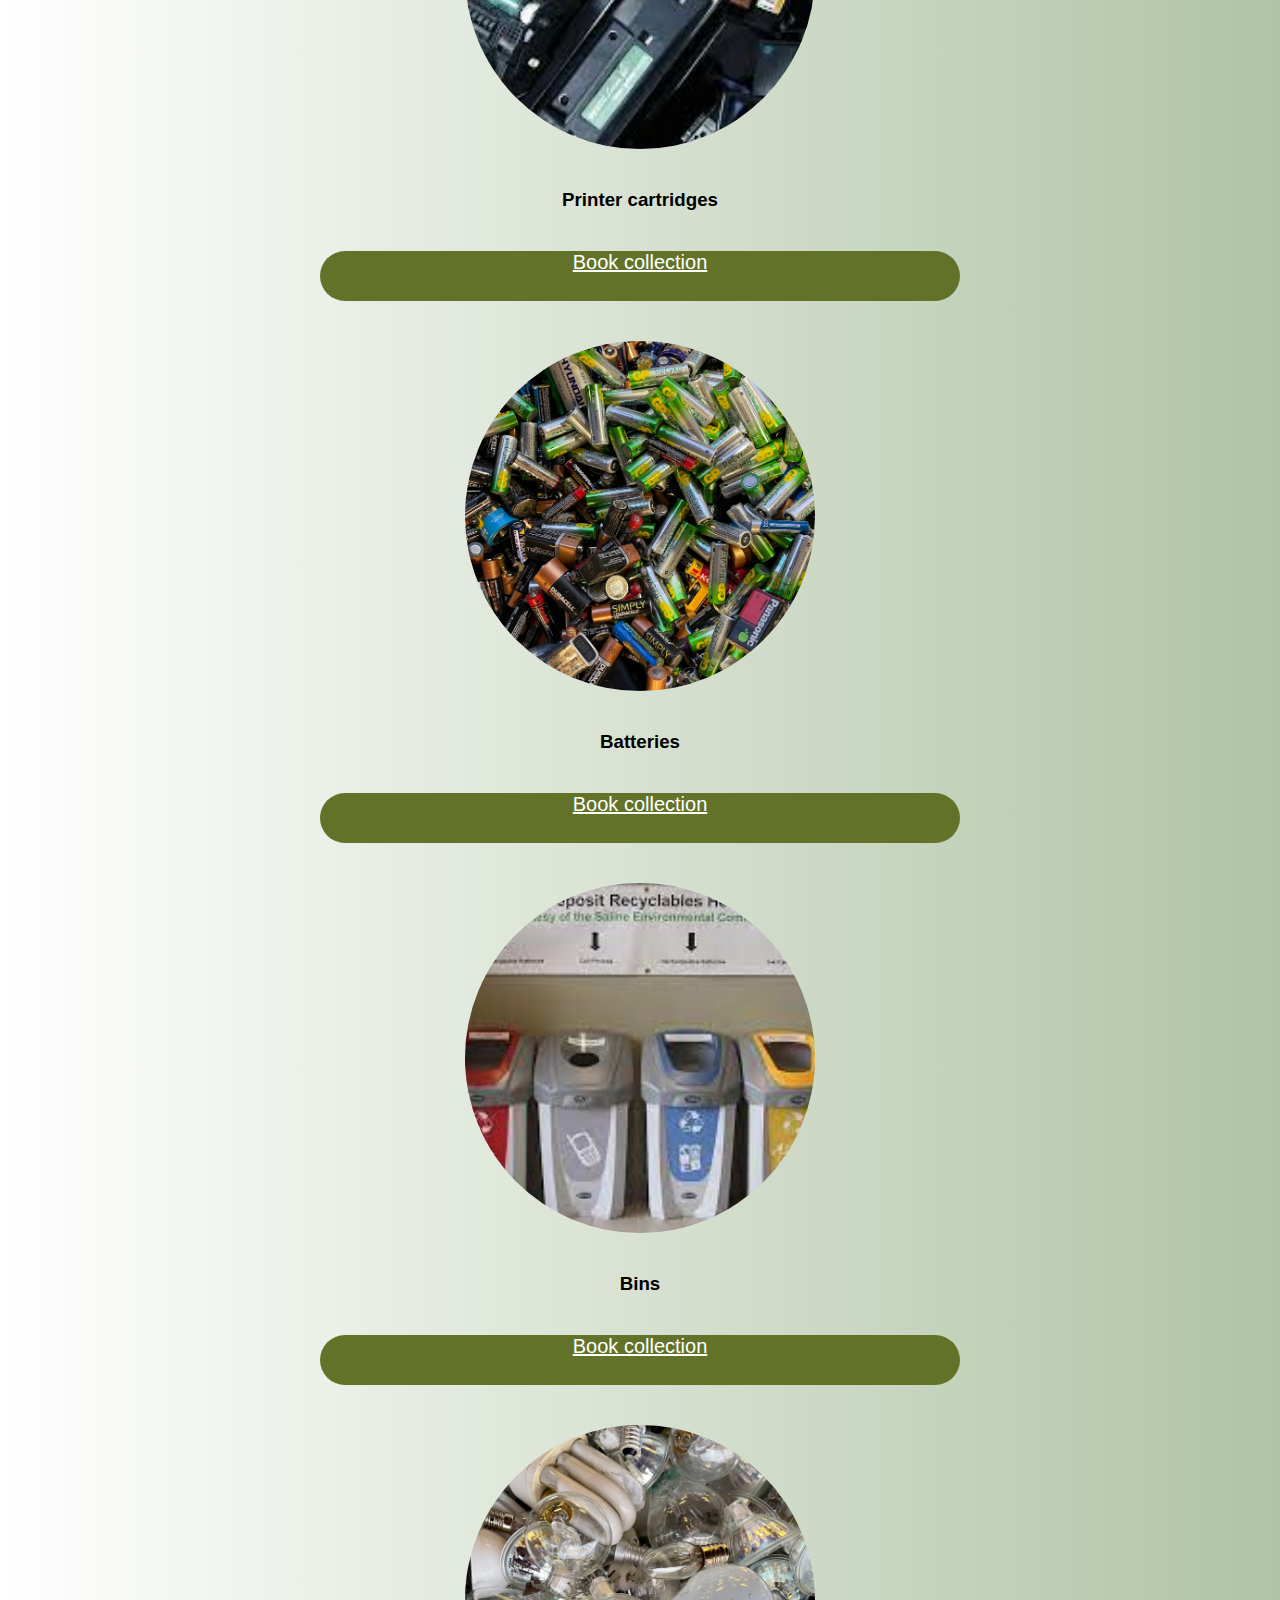
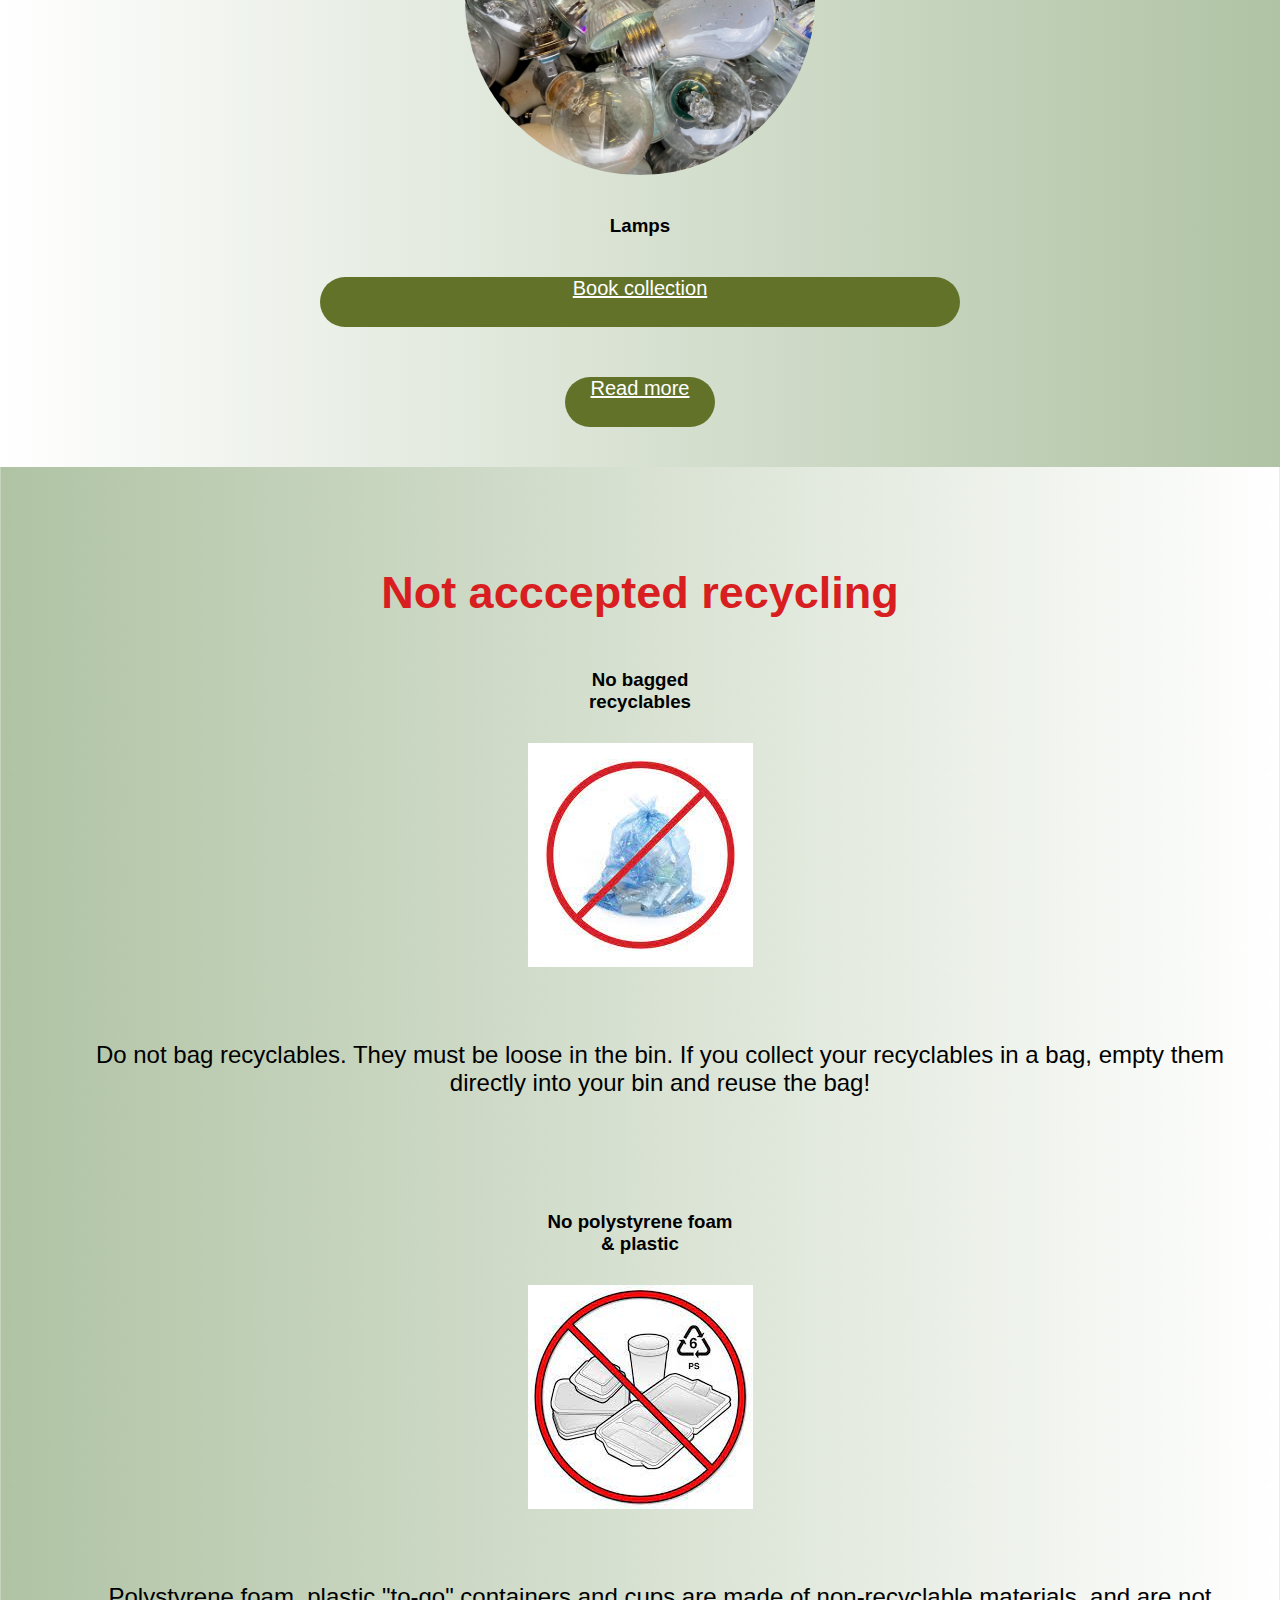
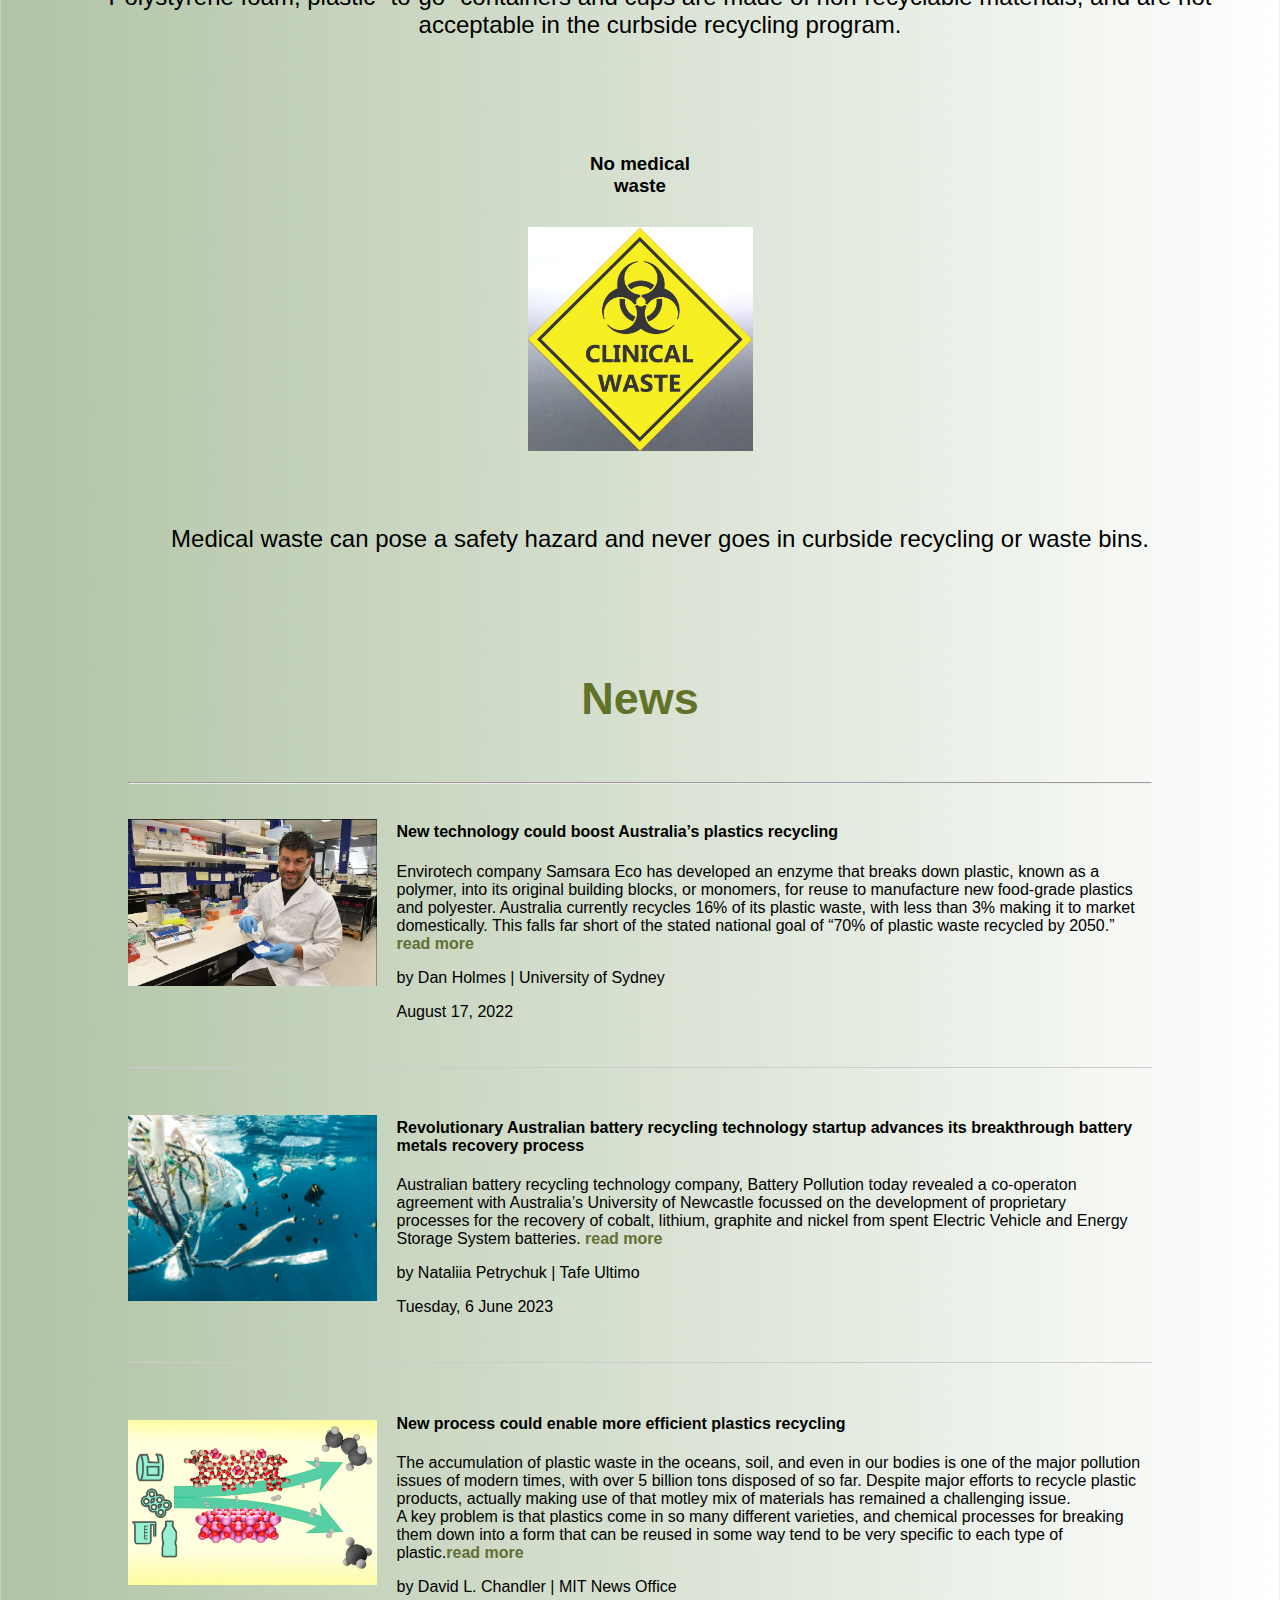
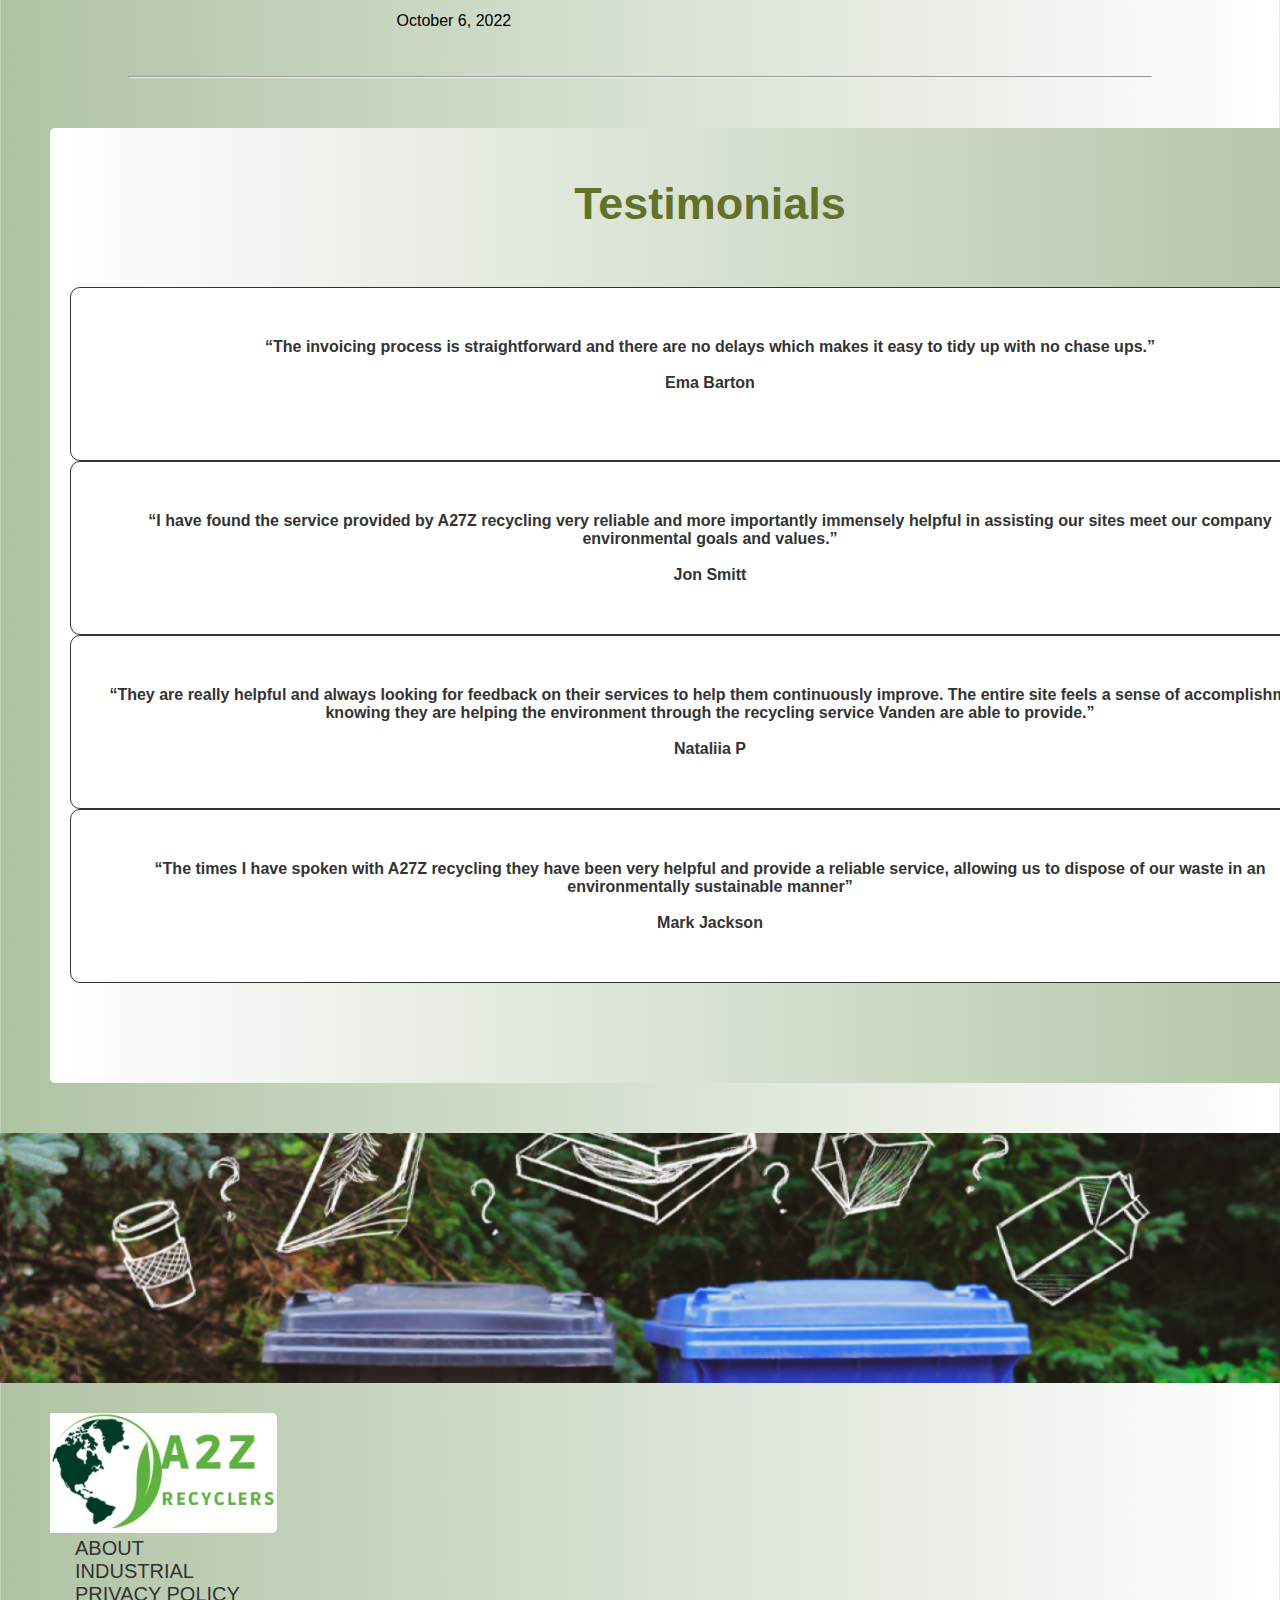
==== commit eb5e3d21: "final update" ====
--- a/www/index.html
+++ b/www/index.html
@@ -1,6 +1,5 @@
 <!DOCTYPE html>
 <html lang="en">
-
 <head>
     <meta charset="UTF-8">
     <meta name="viewport" content="width=device-width, initial-scale=1.0">
@@ -12,10 +11,8 @@
     <script src="https://cdnjs.cloudflare.com/ajax/libs/popper.js/1.16.0/umd/popper.min.js"></script>
     <script src="https://code.jquery.com/jquery-3.6.0.min.js"></script>
     <script src="https://cdn.jsdelivr.net/npm/bootstrap@5.1.3/dist/js/bootstrap.min.js"></script>
-
     <script src="js/main.js"></script>
 </head>
-
 <body>
     <header>
         <nav class="navbar navbar-expand-md navbar-light">
@@ -76,7 +73,7 @@
                             with no hidden fees or
                             charges, making waste management easy and stress-free for your construction or industrial
                             project.</p>
-                        <a href="contact_us.html" class="btn btn-primary">Contact us</a>
+                        <a href="contact_us.html#inquiryForm" class="btn btn-primary">Contact us</a>
                     </div>
                     <!-- Второй блок - контейнер с фотографией -->
                     <div class="col-md-6">
@@ -97,7 +94,7 @@
                         <img src="images/print_cartrige.jpeg" alt="Printer cartridges" class="img-fluid rounded-circle">
                     </div>
                     <h3 class="text-center-block">Printer cartridges</h3>
-                    <a href="contact_us.html" class="btn btn-primary btn-book-collection">Book collection</a>
+                    <a href="contact_us.html#inquiryForm" class="btn btn-primary btn-book-collection">Book collection</a>
                 </div>
                 <div class="col-md-3 col-6 text-center">
                     <div class="rounded-circle-container">
@@ -105,14 +102,14 @@
                             class="img-fluid rounded-circle">
                     </div>
                     <h3 class="text-center-block">Batteries</h3>
-                    <a href="contact_us.html" class="btn btn-primary btn-book-collection">Book collection</a>
+                    <a href="contact_us.html#inquiryForm" class="btn btn-primary btn-book-collection">Book collection</a>
                 </div>
                 <div class="col-md-3 col-6 text-center">
                     <div class="rounded-circle-container">
                         <img src="images/bins.jpeg" alt="Bins" class="img-fluid rounded-circle">
                     </div>
                     <h3 class="text-center-block">Bins</h3>
-                    <a href="contact_us.html" class="btn btn-primary btn-book-collection">Book collection</a>
+                    <a href="contact_us.html#inquiryForm" class="btn btn-primary btn-book-collection">Book collection</a>
                 </div>
                 <div class="col-md-3 col-6 text-center">
                     <div class="rounded-circle-container">
@@ -120,7 +117,7 @@
                             class="img-fluid rounded-circle">
                     </div>
                     <h3 class="text-center-block">Lamps</h3>
-                    <a href="contact_us.html" class="btn btn-primary btn-book-collection">Book collection</a>
+                    <a href="contact_us.html#inquiryForm" class="btn btn-primary btn-book-collection">Book collection</a>
                 </div>
             </div>
             <div class="container text-center mt-5">
@@ -136,8 +133,7 @@
                         <h3>No bagged <br> recyclables</h3>
                         <img src="images/download.jpeg" alt="bag recyclables" class="img-fluid">
                         <p>Do not bag recyclables. They must be loose in the bin. If you collect your recyclables in a
-                            bag, empty them directly
-                            into your bin and reuse the bag!</p>
+                            bag, empty them directly into your bin and reuse the bag!</p>
                     </div>
                 </div>
                 <!-- Второй блок -->
@@ -146,8 +142,7 @@
                         <h3>No polystyrene foam <br> & plastic</h3>
                         <img src="images/images.jpeg" alt="Polystyrene foam" class="img-fluid">
                         <p>Polystyrene foam, plastic "to-go" containers and cups are made of non-recyclable materials,
-                            and are not acceptable in
-                            the curbside recycling program.</p>
+                            and are not acceptable in the curbside recycling program.</p>
                     </div>
                 </div>
                 <!-- Третий блок -->
@@ -167,7 +162,7 @@
             <hr>
             <div class="news-block">
                 <div class="news-image">
-                    <img src="images/auatralia_recycling.jpg" alt="Australia’s plastics recycling">
+                    <img src="images/auatralia_recycling.jpg" width="200px" height="150px"  alt="Australia’s plastics recycling">
                 </div>
                 <div class="news-content">
                     <h4>New technology could boost Australia’s plastics recycling</h4>
@@ -225,7 +220,6 @@
             </div>
             <hr>
         </div>
-
         <div class="container">
             <div class="testimonials">
                 <h2 class="text-center">Testimonials</h2>
@@ -269,7 +263,7 @@
         <img src="images/can_i_recycle_header.png" alt="can I recycle">
     </section>
     <footer class="container">
-        <div class="row" id="main_footer">
+        <div class="row" id="main_footer">          
             <div class="col-md-4 logo-footer">
                 <a class="footer-logo" href="index.html"><img src="images/Logo_small.jpg" height="120"
                         alt="logo footer"></a>
@@ -310,5 +304,18 @@
         integrity="sha384-hz07T2sjA5Pz4JZf+ibCb8AyfF8r+OGpamoFVy38MVBnE+IbbVYUew+OrCXaRkfj"
         crossorigin="anonymous"></script>
     <script src="js/main.js"></script>
+    <script>
+        $(document).ready(function () {
+            $('a[href="#inquiryForm"]').on('click', function (event) {
+                var target = $(this.getAttribute('href'));
+                if (target.length) {
+                    event.preventDefault();
+                    $('html, body').stop().animate({
+                        scrollTop: target.offset().top
+                    }, 1000);
+                }
+            });
+        });
+    </script>
 </body>
 </html>--- a/www/style/main.css
+++ b/www/style/main.css
@@ -54,18 +54,18 @@
 }
 /*Video*/
 #myCarousel .carousel-inner {
-    width: 100%;
-    height: 75vh; /* Это устанавливает высоту слайдера на всю высоту экрана */
-    overflow: hidden;
+  width: 100%;
+  height: 75vh; /* Это устанавливает высоту слайдера на всю высоту экрана */
+  overflow: hidden;
 }
 #myCarousel .carousel-item {
-    width: 100%;
-    height: 100%;
+  width: 100%;
+  height: 100%;
 }
 #myCarousel video {
-    width: 100%;
-    height: 100%;
-    object-fit: cover;
+  width: 100%;
+  height: 100%;
+  object-fit: cover;
 }
 /* Стили для первого блока - заголовок и текст */
 .col-md-6:nth-child(1) {
@@ -90,7 +90,7 @@
   padding-top: 100px;
   text-align: center;
   padding: 50px 0 50px auto;
-  color:#627329;
+  color: #627329;
 }
 /* Стили для текста описания */
 .container p {
@@ -100,23 +100,23 @@
   margin-left: 40px;
 }
 .btn.btn-primary {
-  align-items: center;
+  align-items: center !important;
   background-color: #627329;
   border-radius: 30px;
   display: flex;
   justify-content: center; /* Горизонтальное выравнивание по центру */
-  align-items: center; 
-  margin: 0 100px;
+  margin-left: 170px;
   height: 50px;
   font-size: 20px;
   color: #fff;
-}
-.btn.btn-primary:hover{
+  border-color: #627329;
+  width: 50%;
+}
+.btn.btn-primary:hover {
   background-color: #fff;
   color: #627329;
   border-color: #627329;
 }
-
 /* Стили для круглых фотографий */
 .rounded-circle-container {
   width: 350px; /* Задайте желаемую ширину и высоту для контейнера круглых фотографий */
@@ -145,11 +145,11 @@
   padding-top: 50px;
 }
 .container.text-center.mt-5 {
-  padding-bottom: 40px !important;  
+  padding-bottom: 40px !important;
 }
 .container-fluid.my-5 h2 {
   text-align: center !important;
-  color:#627329;
+  color: #627329;
   font-size: 45px;
 }
 /* Центрирование кнопок "Book Collection" */
@@ -163,7 +163,7 @@
   margin: 0 auto !important;
   display: block !important;
   margin-top: 50px !important; /* Увеличьте отступ сверху для кнопки "Read more" */
-  width: 200px;
+  width: 150px !important;
 }
 /*все для блока "We not accept*/
 .text-center {
@@ -173,11 +173,11 @@
 .container.mt-5 h2 {
   margin-top: 20px;
   margin-bottom: 50px !important;
-  color:#d91e21;
+  color: #d91e21;
   font-size: 45px !important;
 }
 .container.mt-5 h3 {
-  margin-bottom: 30px !important; 
+  margin-bottom: 30px !important;
 }
 /* Стили для изображений */
 .img-fluid {
@@ -185,50 +185,51 @@
   margin: 0 auto;
 }
 .news-content a {
- color:#616f32;
- text-decoration: none;
- font-weight: 600;
+  color: #616f32;
+  text-decoration: none;
+  font-weight: 600;
 }
 .news-content a:hover {
- text-decoration: underline;
- font-weight: 600;
-}
-
+  text-decoration: underline;
+  font-weight: 600;
+}
 /* Стили для блока Testimonials */
-  .testimonials {
-    padding: 20px;
-    width: 100%; /* Установите ширину блока в 100% ширины экрана */
-    max-width: none; /* Уберите ограничение максимальной ширины, если оно есть */
-    margin: 50px;
-    padding-bottom: 100px;
-    border-radius: 5px;
-    background: linear-gradient(to right, #fff, #b0c3a4);
+.testimonials {
+  padding: 20px;
+  width: 100%; /* Установите ширину блока в 100% ширины экрана */
+  max-width: none; /* Уберите ограничение максимальной ширины, если оно есть */
+  margin: 50px;
+  padding-bottom: 100px;
+  border-radius: 5px;
+  background: linear-gradient(to right, #fff, #b0c3a4);
 }
 .testimonial-card {
-    text-align: center;
-    display: flex;
-    flex-direction: column;
-    align-items: center;
-    border: 1px solid #333; /* Добавляем бордер к карточке */
-    border-radius: 10px; /* Закругляем углы */
-    background-color: #fff;
-     /* Устанавливаем фоновый цвет карточки */   
-}
-.testimonials h2, .news-container h2, .trusted-and-responsible h2 {
-    font-size: 45px !important;
-    color: #627329 !important;
-    margin-top: 30px;
-    padding-bottom: 20px;
+  text-align: center;
+  display: flex;
+  flex-direction: column;
+  align-items: center;
+  border: 1px solid #333; /* Добавляем бордер к карточке */
+  border-radius: 10px; /* Закругляем углы */
+  background-color: #fff;
+  /* Устанавливаем фоновый цвет карточки */
+}
+.testimonials h2,
+.news-container h2,
+.trusted-and-responsible h2 {
+  font-size: 45px !important;
+  color: #627329 !important;
+  margin-top: 30px;
+  padding-bottom: 20px;
 }
 /* Стили для текста внутри блока Testimonials */
-.testimonial-card p {  
-    color: #333;
-    font-size: 16px;
-    font-style: normal;
-    font-weight: 600;
-    margin: 0;
-    padding-bottom: 50px;
-    overflow: hidden;
+.testimonial-card p {
+  color: #333;
+  font-size: 16px;
+  font-style: normal;
+  font-weight: 600;
+  margin: 0;
+  padding-bottom: 50px;
+  overflow: hidden;
 }
 .footer-logo img {
   padding-left: 50px;
@@ -236,116 +237,115 @@
 }
 /* Убрать подчеркивание и изменить цвет при наведении на ссылки */
 .links-menu ul li a {
-    text-decoration: none;
-    color: #333; /* Цвет ссылок по умолчанию */
-    transition: color 0.3s; /* Плавное изменение цвета при наведении */
-    font-size: 20px;
-    margin-left: 75px;
-  }
+  text-decoration: none;
+  color: #333; /* Цвет ссылок по умолчанию */
+  transition: color 0.3s; /* Плавное изменение цвета при наведении */
+  font-size: 20px;
+  margin-left: 75px;
+}
 .links-menu ul li a:hover {
-    color: #326c05;
-    text-decoration: underline; /* Новый цвет при наведении */
+  color: #326c05;
+  text-decoration: underline; /* Новый цвет при наведении */
 }
 /* Убрать маркеры списков */
 .links-menu ul {
-    list-style: none;
-    padding: 0; /* Убрать внутренние отступы */  
-  }
+  list-style: none;
+  padding: 0; /* Убрать внутренние отступы */
+}
 /* Создать равное расстояние между иконками социальных сетей */
 .social {
-    display: flex; /* Сделать контейнер flex-контейнером */
-    justify-content: space-evenly; /* Равное распределение между элементами */  
-  }
+  display: flex; /* Сделать контейнер flex-контейнером */
+  justify-content: space-evenly; /* Равное распределение между элементами */
+}
 /* Выравнивание иконок по центру */
 .social a {
-    justify-items: center;
-    padding: 20px 0;
+  justify-items: center;
+  padding: 20px 0;
 }
 /* Отступы от списков и соцсетей */
 .links-menu ul,
 .social {
-    margin: 0; /* Убрать внешние отступы */
-    padding: 0; /* Убрать внутренние отступы */
+  margin: 0; /* Убрать внешние отступы */
+  padding: 0; /* Убрать внутренние отступы */
 }
 /* Стили для иконок социальных сетей */
 .social a img {
-    width: 30px; /* Задать ширину иконок */
-    height: 30px; /* Задать высоту иконок */
+  width: 30px; /* Задать ширину иконок */
+  height: 30px; /* Задать высоту иконок */
 }
 .col-md-4.contact-us p {
- padding: 0;
- font-size: 18px;
+  padding: 0;
+  font-size: 18px;
 }
 /* Стили для новостного контейнера */
 .news-container {
-    width: 80%; /* Ширина блока меньше основного контейнера */
-    margin: 0 auto; /* Центрирование блока */
+  width: 80%; /* Ширина блока меньше основного контейнера */
+  margin: 0 auto; /* Центрирование блока */
 }
 /* Стили для новостного контейнера */
 .news-container {
-    width: 80%; /* Ширина блока меньше основного контейнера */
-    margin: 0 auto; /* Центрирование блока */
+  width: 80%; /* Ширина блока меньше основного контейнера */
+  margin: 0 auto; /* Центрирование блока */
 }
 /* Стили для новостных блоков */
 .news-block {
-    display: flex;
-    align-items: center;
-    margin-bottom: 20px;
+  display: flex;
+  align-items: center;
+  margin-bottom: 20px;
 }
 .news-image {
-    flex: 1;
-    max-width: 25%; /* Ширина изображения - 1/4 блока */
+  flex: 1;
+  max-width: 25%; /* Ширина изображения - 1/4 блока */
 }
 .news-content {
-    flex: 3; /* Остальная ширина блока */
-    padding: 10px;
+  flex: 3; /* Остальная ширина блока */
+  padding: 10px;
 }
 /* Стили для горизонтальной линии между блоками */
 .news-divider {
-    width: 100%;
-    height: 1px;
-    background-color: #ccc;
-    border: none;
-    margin: 20px 0;
+  width: 100%;
+  height: 1px;
+  background-color: #ccc;
+  border: none;
+  margin: 20px 0;
 }
 /* Стили для изображений в новостных блоках */
 .news-image {
-    width: 200px; /* Фиксированная ширина блока для изображения */
-    height: 200px; /* Фиксированная высота блока для изображения */
-    display: inline-block; /* Позволяет элементам размещаться горизонтально */
-    vertical-align: top; /* Размещение блоков в верхней части контейнера */
-    margin-right: 10px; /* Расстояние между блоками */
-    overflow: hidden; /* Обрезаем изображение, если оно больше блока */
-    box-sizing: border-box; /* Учитываем padding и border в общей ширине */
+  width: 200px; /* Фиксированная ширина блока для изображения */
+  height: 200px; /* Фиксированная высота блока для изображения */
+  display: inline-block; /* Позволяет элементам размещаться горизонтально */
+  vertical-align: top; /* Размещение блоков в верхней части контейнера */
+  margin-right: 10px; /* Расстояние между блоками */
+  overflow: hidden; /* Обрезаем изображение, если оно больше блока */
+  box-sizing: border-box; /* Учитываем padding и border в общей ширине */
 }
 .news-image img {
-    width: 100%; /* Масштабируем изображение по ширине блока */
-    height: auto; /* Сохраняем соотношение сторон */
+  width: 100%; /* Масштабируем изображение по ширине блока */
+  height: auto; /* Сохраняем соотношение сторон */
 }
 .copywriter {
   text-align: center;
   margin-bottom: 15px;
   font-weight: 600;
 }
-.col-md-4.contact-us a
-{
+.col-md-4.contact-us a {
   color: #323a2b;
   font-weight: 600;
   text-decoration: none;
 }
 .col-md-4.contact-us P {
-   margin-bottom: 10px;   
+  margin-bottom: 10px;
 }
 /* Style for the "About Us" section */
 .about-us {
-    background-color: #f0f0f0;   
+  background-color: #f0f0f0;
 }
 .about-us h1 {
   padding-top: 30px;
   margin-bottom: 30px;
 }
 .about-us p {
-  padding-bottom: 50px
+  padding-bottom: 50px;
 }
 .simpleCardsContent_item {
   display: flex;
@@ -368,18 +368,25 @@
 .simpleCardsContent_img {
   width: 100%;
   padding-bottom: 75%; /* Сохранение пропорций изображений (4:3) */
+  object-fit: cover;
   overflow: hidden;
   position: relative;
   margin-bottom: -20px; /* Небольшие отступы между блоками */
+  height: auto; /* Установите высоту на автоматический рассчет */
 }
 .simpleCardsContent_img img {
   position: absolute;
-  width: 100%;
-  height: 100%;
-  object-fit: cover; /* Заполнение всей площади изображения */
+  width: 100%; /* Установите желаемую ширину, например, 300px */
+  height: 200px; /* Установите желаемую высоту, например, 200px */
+  object-fit: cover;
 }
 .simpleCardsContent_content {
-  background-color: rgba(255, 255, 255, 0.9); /* Прозрачный белый фон для текстового блока */
+  background-color: rgba(
+    255,
+    255,
+    255,
+    0.9
+  ); /* Прозрачный белый фон для текстового блока */
   padding: 25px; /* Поля вокруг текстового блока */
   text-align: left; /* Выравнивание текста по левому краю блока */
   width: 80%; /* Ширина текстового блока чуть меньше блока с фотографией */
@@ -389,76 +396,75 @@
 }
 /*Block trust and resposible*/
 .trusted-and-responsible {
-    background-color: #f7f7f7;
-    padding: 40px 0;
-    margin-bottom: 30px;
+  background-color: #f7f7f7;
+  padding: 40px 0;
+  margin-bottom: 30px;
 }
 .trusted-and-responsible .section-title {
-    text-align: center;
-    font-size: 24px;
-    margin-bottom: 20px;
+  text-align: center;
+  font-size: 24px;
+  margin-bottom: 20px;
 }
 .trusted-and-responsible .row {
-    display: flex;
-    justify-content: center; /* Выравнивание элементов по центру по горизонтали */
-    align-items: center; /* Выравнивание элементов по центру по вертикали */
+  display: flex;
+  justify-content: center; /* Выравнивание элементов по центру по горизонтали */
+  align-items: center; /* Выравнивание элементов по центру по вертикали */
 }
 .trusted-and-responsible .col-12 {
-    flex: 0 0 auto; /* Оставить ширину элемента по его содержимому */
-    margin: 10px; /* Небольшие отступы между изображениями */
+  flex: 0 0 auto; /* Оставить ширину элемента по его содержимому */
+  margin: 10px; /* Небольшие отступы между изображениями */
 }
 .trusted-and-responsible img.trust-image {
-    max-width: 100%; /* Гарантировать, что изображение не будет превышать ширину родительской колонки */
-    height: auto; /* Поддерживать пропорции при изменении ширины */
-    object-fit: cover; /* Заполнение всей области изображения */
-    display: block; /* Убрать лишние промежутки вокруг изображения */
+  max-width: 100%; /* Гарантировать, что изображение не будет превышать ширину родительской колонки */
+  height: auto; /* Поддерживать пропорции при изменении ширины */
+  object-fit: cover; /* Заполнение всей области изображения */
+  display: block; /* Убрать лишние промежутки вокруг изображения */
 }
 /*Block what we recycling */
 .textWithImage {
-    display: flex;
-    align-items: center;
-    padding: 40px 0;
-    background: linear-gradient(90deg, rgba(255, 255, 255, 0) 0%, white 100%);
+  display: flex;
+  align-items: center;
+  padding: 40px 0;
+  background: linear-gradient(90deg, rgba(255, 255, 255, 0) 0%, white 100%);
 }
 .textWithImage_container {
-    display: flex;
-    align-items: center;
-    width: 80%;
-    margin-left: 250px;
-    border-radius: 20px;
-    background: linear-gradient(to right, #fff, #b0c3a4);
-    /* Устанавливаем фиксированные размеры для блока */
-    width: 1457px; /* Ширина блока */
-    height: 441px; /* Высота блока */
+  display: flex;
+  align-items: center;
+  width: 80%;
+  margin-left: 250px;
+  border-radius: 20px;
+  background: linear-gradient(to right, #fff, #b0c3a4);
+  /* Устанавливаем фиксированные размеры для блока */
+  width: 1457px; /* Ширина блока */
+  height: 441px; /* Высота блока */
 }
 .textWithImage_media {
-    flex: 0 0 541px; /* Фиксированная ширина изображения */
-    height: 334px; /* Высота изображения */
-    overflow: hidden; /* Обрезаем изображение, если оно превышает размер контейнера */
+  flex: 0 0 541px; /* Фиксированная ширина изображения */
+  height: 334px; /* Высота изображения */
+  overflow: hidden; /* Обрезаем изображение, если оно превышает размер контейнера */
 }
 .textWithImage_media img {
-    width: 100%;
-    height: 100%;
-    object-fit: cover; /* Заполнение всей области изображения без искажений */
+  width: 100%;
+  height: 100%;
+  object-fit: cover; /* Заполнение всей области изображения без искажений */
 }
 .textWithImage_img {
   padding-left: 100px;
- 
 }
 .textWithImage_text {
-    flex: 1;
-    max-width: 555px; /* Максимальная ширина текстового блока */
-    padding: 0 50px;
-    color: #627329; 
+  flex: 1;
+  max-width: 555px; /* Максимальная ширина текстового блока */
+  padding: 0 50px;
+  color: #627329;
 }
 .textWithImage_title {
-    font-size: 24px;
-    margin-bottom: 10px;
+  font-size: 24px;
+  margin-bottom: 10px;
 }
 .textWithImage_body {
-    font-size: 18px;
-    line-height: 1.5;
-    margin-bottom: 20px;
+  font-size: 18px;
+  line-height: 1.5;
+  margin-bottom: 20px;
 }
 .textWithImage_button {
   align-items: center;
@@ -466,12 +472,13 @@
   border-radius: 30px;
   display: flex;
   justify-content: center; /* Горизонтальное выравнивание по центру */
-  align-items: center; 
+  align-items: center;
   margin: 0 100px;
   height: 50px;
   font-size: 20px;
   border-color: #627329;
   color: #fff;
+  text-decoration: none;
 }
 .textWithImage_button:hover {
   background-color: #fff;
@@ -488,9 +495,9 @@
 .col-md-6 p {
   font-size: 20px;
   text-align: left;
-  margin-bottom: 0;  
-}
-.col-md-6 a{
+  margin-bottom: 0;
+}
+.col-md-6 a {
   color: #627329;
 }
 .address li {
@@ -506,21 +513,22 @@
   margin: 20px auto;
   max-width: 100%;
 }
-
 /*Banner industrial*/
 .banner {
-    width: 100%;
-    height: 250px; /* Установите желаемую высоту */
-    overflow: hidden;
-    margin-bottom: 30px;
+  width: 100%;
+  height: 250px; /* Установите желаемую высоту */
+  overflow: hidden;
+  margin-bottom: 30px;
 }
 .banner img {
-    width: 100%;
-    height: 100%;
-    object-fit: cover; /* Обрезать изображение, сохраняя пропорции */
-    display: block;   
-}
-
+  width: 100%;
+  height: 100%;
+  object-fit: cover; /* Обрезать изображение, сохраняя пропорции */
+  display: block;
+}
+.form-control {
+  margin-bottom: 20px;
+}
 /* Чтобы адаптировать размер слайдов для мобильных устройств, добавьте медиа-запросы */
 @media (max-width: 768px) {
   body {
@@ -528,38 +536,34 @@
     font-size: 16px;
   }
   /* Устанавливаем ширину 100% для лого в навбаре */
-/* Стили для лого в навбаре */
-.navbar-brand {
+  /* Стили для лого в навбаре */
+  .navbar-brand {
     width: auto; /* Чтобы лого занимало только необходимое пространство */
-}
-
-/* Стили для кнопки бургер-меню */
-.navbar-toggler {
+  }
+  /* Стили для кнопки бургер-меню */
+  .navbar-toggler {
     display: block;
     margin-left: auto; /* Размещаем кнопку бургер-меню справа */
-}
-
-/* Убираем стандартную рамку у элементов меню при клике на них */
-.nav-item:active {
-    outline: none !important;   
-}
-.navbar-toggler:focus {
+  }
+  /* Убираем стандартную рамку у элементов меню при клике на них */
+  .nav-item:active {
     outline: none !important;
-}
-
-/* Стили для элементов меню в раскрывающемся меню */
-.navbar-collapse {
+  }
+  .navbar-toggler:focus {
+    outline: none !important;
+  }
+  /* Стили для элементов меню в раскрывающемся меню */
+  .navbar-collapse {
     text-align: left;
     margin-left: 50px; /* Пространство слева от меню */
     padding-top: 30px; /* Пространство сверху от меню */
-}
-/* Стили для отдельных пунктов меню в раскрывающемся меню */
-.nav-item a {
+  }
+  /* Стили для отдельных пунктов меню в раскрывающемся меню */
+  .nav-item a {
     font-size: 20px;
     line-height: normal;
     font-weight: 500;
-}
-
+  }
   .carousel-item {
     width: 100%; /* Измените ширину слайдов для мобильных устройств */
     height: auto; /* Измените высоту слайдов для мобильных устройств */
@@ -568,12 +572,12 @@
     width: 100%; /* Установите ширину блока на 100% на мобильных устройствах */
     margin-bottom: 20px;
   }
-  .col-md-6 h1 {
+  .col-md-6 h1, .about-us h1 {
     font-size: 28px;
     padding-top: 20px;
     margin-bottom: 10px;
   }
-  .container p {
+  .container p, .about-us p {
     padding: 10px !important;
     font-size: 16px;
     margin-left: 0;
@@ -589,7 +593,50 @@
   .container img {
     max-width: 60%;
     height: auto;
-    }
+  }
+  /* Уменьшаем размер фотографии */
+  .rounded-circle-container img {
+    max-width: 220px;
+    height: 220px;
+  }
+  .container-fluid.my-5 h2 {
+    font-size: 26px;
+    font-weight: 600;
+  }
+  .container-fluid.py-3 {
+    background: linear-gradient(to right, #fff, #b0c3a4) !important;
+  }
+  /* Уменьшаем размер заголовка и кнопки "Book Collect" */
+  h3.text-center-block {
+    font-size: 18px;
+    margin-top: 10px;
+    font-weight: 600;
+  }
+  .container-fluid {
+    margin-bottom: 0;
+    border: none;
+  }
+  .btn.btn-primary.btn-book-collection {
+    font-size: 14px;
+    padding: 13px;
+    margin: auto !important;
+    width: 60%;
+    text-align: center !important;
+  }
+  .rounded-circle-container {
+    width: 230px;
+    height: 230px;
+    margin-bottom: 0;
+  }
+  .container.text-center.mt-5 {
+    margin-top: 20px !important;
+  }
+  /* Устанавливаем блоки в 2x2 на мобильной версии */
+  .col-md-3.col-6.text-center {
+    width: 50%;
+    float: left;
+    margin-bottom: 30px;
+  }
   .col-md-12 {
     padding: 10px; /* Уменьшение отступа на мобильных устройствах */
   }
@@ -598,20 +645,206 @@
     background-color: transparent; /* Уберите цвет фона на мобильных устройствах */
     padding: 10px;
   }
-  
-   .rounded-circle-img {
-    width: 100px; /* Уменьшите размер контейнера круглых фотографий */
-    height: 100px;
-  }
-
-  h3 {
-    font-size: 18px; /* Уменьшите размер шрифта для заголовков */
-  }
-
-  .btn-book-collection,
   .btn-read-more {
-    font-size: 14px; /* Уменьшите размер шрифта для кнопок */
-    padding: 8px 16px; /* Уменьшите отступы внутри кнопок */
-    margin-top: 10px; /* Уменьшите отступ сверху для кнопок */
-  }
-}
+    margin-top: 10px !important;
+  }
+  .container.mt-5 h2,
+  .news-container h2, .testimonials h2, .trusted-and-responsible h2 {
+    font-size: 26px !important;
+    font-weight: 600 !important;
+    margin-bottom: 30px !important;
+  }
+  .container.mt-5 h3 {
+    font-weight: 600 !important;
+    font-size: 20px !important;
+  }
+  br {
+    display: none;
+  }
+  .testimonials h2,
+  .news-container h2,
+  .trusted-and-responsible h2
+   {
+    padding-bottom: 0 !important;
+  }
+  .news-block {
+    display: flex;
+    flex-direction: column;
+    align-items: center;
+    text-align: center;
+      }  
+  .news-container h4 {
+    font-size: 18px !important;
+    font-weight: 600 !important;
+  }
+  .news-container p, .about-us p {
+    text-align: justify;
+  }   
+  .news-image img {
+    display: none;
+  }
+  .news-content {
+    padding: 10px; /* Добавляем отступы для контента для лучшей читаемости */
+  }
+  .testimonials {
+    margin: 0 !important;
+    padding-bottom: 20px;
+  }
+  .testimonial-card {
+    margin: 5px 0 !important;
+  }
+  /*Footer*/
+  /* Лого горизонтально слева */
+  .logo-footer {
+    float: left;
+    }
+  .footer-logo img {
+    display: none;
+    }
+  /* Блок с ссылками вертикально справа */
+  .links-menu {
+    float: left;
+    text-align: left;
+    }
+  .links-menu ul {
+    padding: 0;
+    list-style: none;
+    }
+  .links-menu ul li {
+    display: block;
+    margin-bottom: 10px;        
+    }
+  .links-menu a {
+    font-size: 18px !important;
+    }
+    /* Адрес внизу по центру */
+  .contact-us {
+    text-align: center;
+    clear: both;
+    margin-top: 20px;
+    }
+  .col-md-4.contact-us {
+    margin: 0;
+    margin-left: 65px;
+   }
+  .address p {
+    margin: 0 !important;
+    line-height: 1em;
+    text-align: left;
+    }
+  .social {
+   /* Убрать внутренние отступы */
+    align-items: center;
+    justify-content: space-evenly;
+    }
+   /* Стили для иконок социальных сетей */
+  .social a img {
+    width: 45px; /* Задать ширину иконок */
+    height: 30px; /* Задать высоту иконок */
+    }
+   /* Копирайт внизу по центру */
+  .copywriter {
+    display: block;
+    text-align: center;
+    margin-top: 20px;
+    clear: both;
+    font-size: 12px !important;
+  }
+  /*About us */
+  .carousel-item.active img {
+    width: 100%;
+    height: 338px;/* Установите высоту 100%, чтобы изображение занимало всю высоту блока */
+    object-fit: cover; /* Заполнение всей площади блока изображением, сохраняя пропорции */
+    overflow: hidden;
+    position: relative;
+    padding-bottom: -200px !important;   
+  }
+  .carousel-inner {
+    height: 338px !important;
+  }
+  /* Стили для адаптации фотографий в блоках "Our Mission and Vision", "Careers" и "Our Offices" */
+  .simpleCardsContent_item {
+    display: flex;
+    flex-direction: column;
+    align-items: center;
+    text-align: center;
+    padding-bottom: 20px; /* Установите отступ между блоками */
+    padding-top: 10px !important;
+  }
+  .simpleCardsContent_block {
+    position: relative;
+    width: 100%;
+    margin-bottom: 20px; /* Небольшие отступы между блоками */
+    text-align: center; /* Выравнивание текста по центру */
+    border-radius: 20px;
+  }
+  .simpleCardsContent_img {
+    width: 100%;
+    padding-bottom: 75%; /* Сохранение пропорций изображений (4:3) */
+    overflow: hidden;
+    position: relative;
+  }
+  .simpleCardsContent_img img {
+    position: absolute;
+    width: 100%;
+    height: 100%;
+    object-fit: cover; /* Заполнение всей площади изображения */
+  }
+  .simpleCardsContent_content {
+    background-color: rgba(255, 255, 255, 0.9);
+    padding: 20px; /* Поля вокруг текстового блока */
+    text-align: center; /* Выравнивание текста по центру */
+    border-radius: 20px;
+ }
+  /* Стили для адаптации фотографий в блоке "Trusted and Responsible" */
+  .trust-image {
+    width: 90%;
+    height: auto;
+    align-items: center;
+    padding-left: 40px;
+ }
+ .trusted-and-responsible {
+   padding-top: 5px;
+}
+ /* Общий стиль для .textWithImage */
+  .textWithImage_container {
+   display: flex;
+   flex-direction: column;
+   align-items: center; /* Выравниваем элементы по центру вертикально */
+   text-align: center; /* Выравниваем текст по центру */
+   margin: 0;
+   background: linear-gradient(to right, #fff, #b0c3a4);
+  }
+  .textWithImage_media,
+  .textWithImage_text {
+    width: 100%; /* Растягиваем изображение и текст на всю ширину блока */
+    height: auto;
+    margin: 0 10px !important;
+  }
+  .textWithImage_title {
+    margin-top: 15px; /* Добавляем небольшой отступ между заголовком и текстом */
+  }
+  .textWithImage_text h3 {
+    margin-top: 15px; /* Добавляем небольшой отступ между заголовком и текстом */
+  }
+  .textWithImage_button {
+    margin-top: 15px; /* Добавляем отступ между текстом и кнопкой */
+  }
+  .textWithImage_text img,
+  .textWithImage_media img {
+    order: -1; /* Меняем порядок отображения изображения и текста */
+    width: 100%;
+    padding-left: 0;
+  }
+  .textWithImage_text h3,
+  .textWithImage_media h3 {
+    order: 1; /* Меняем порядок отображения заголовка и текста */
+  }
+  .textWithImage_container:nth-child(odd) 
+  .textWithImage_media {
+    display: none; /* Скрываем каждую вторую фотографию */
+  }
+   .textWithImage_text p {
+    text-align: justify;
+   }
+}